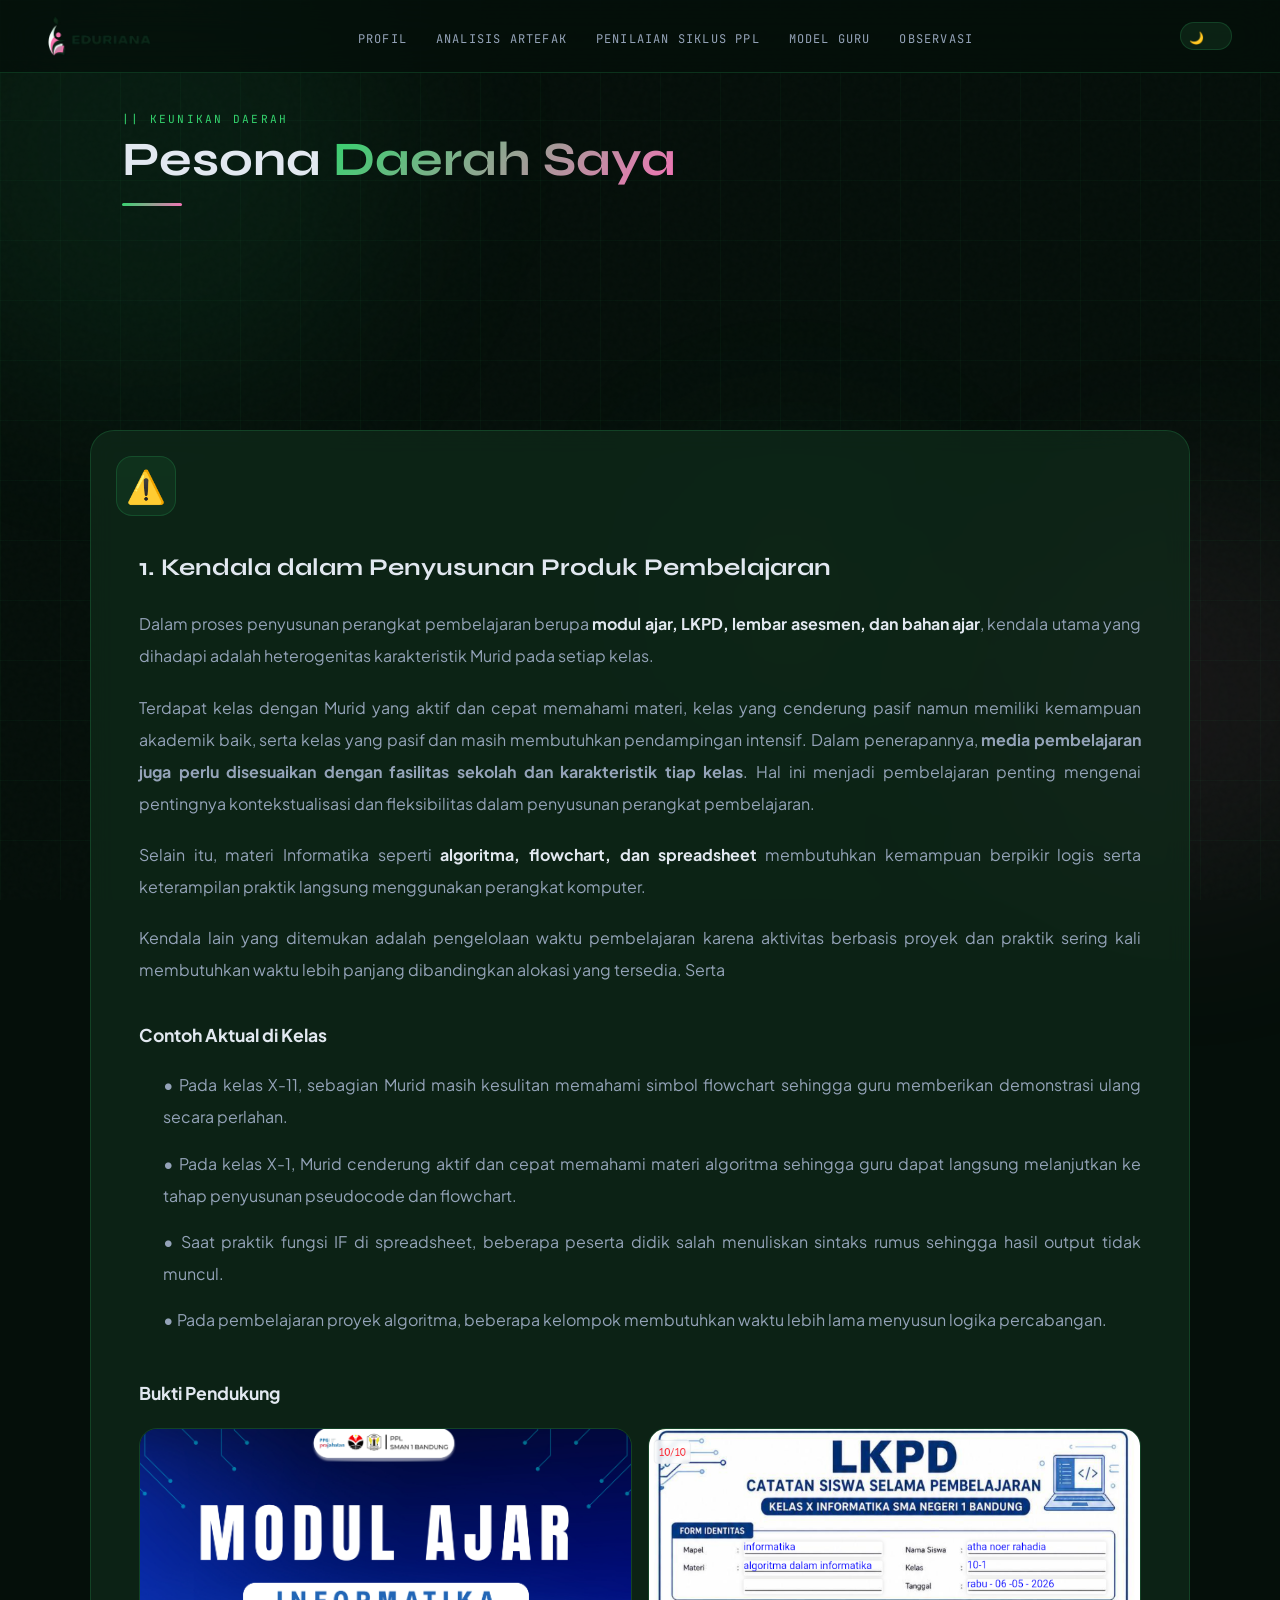
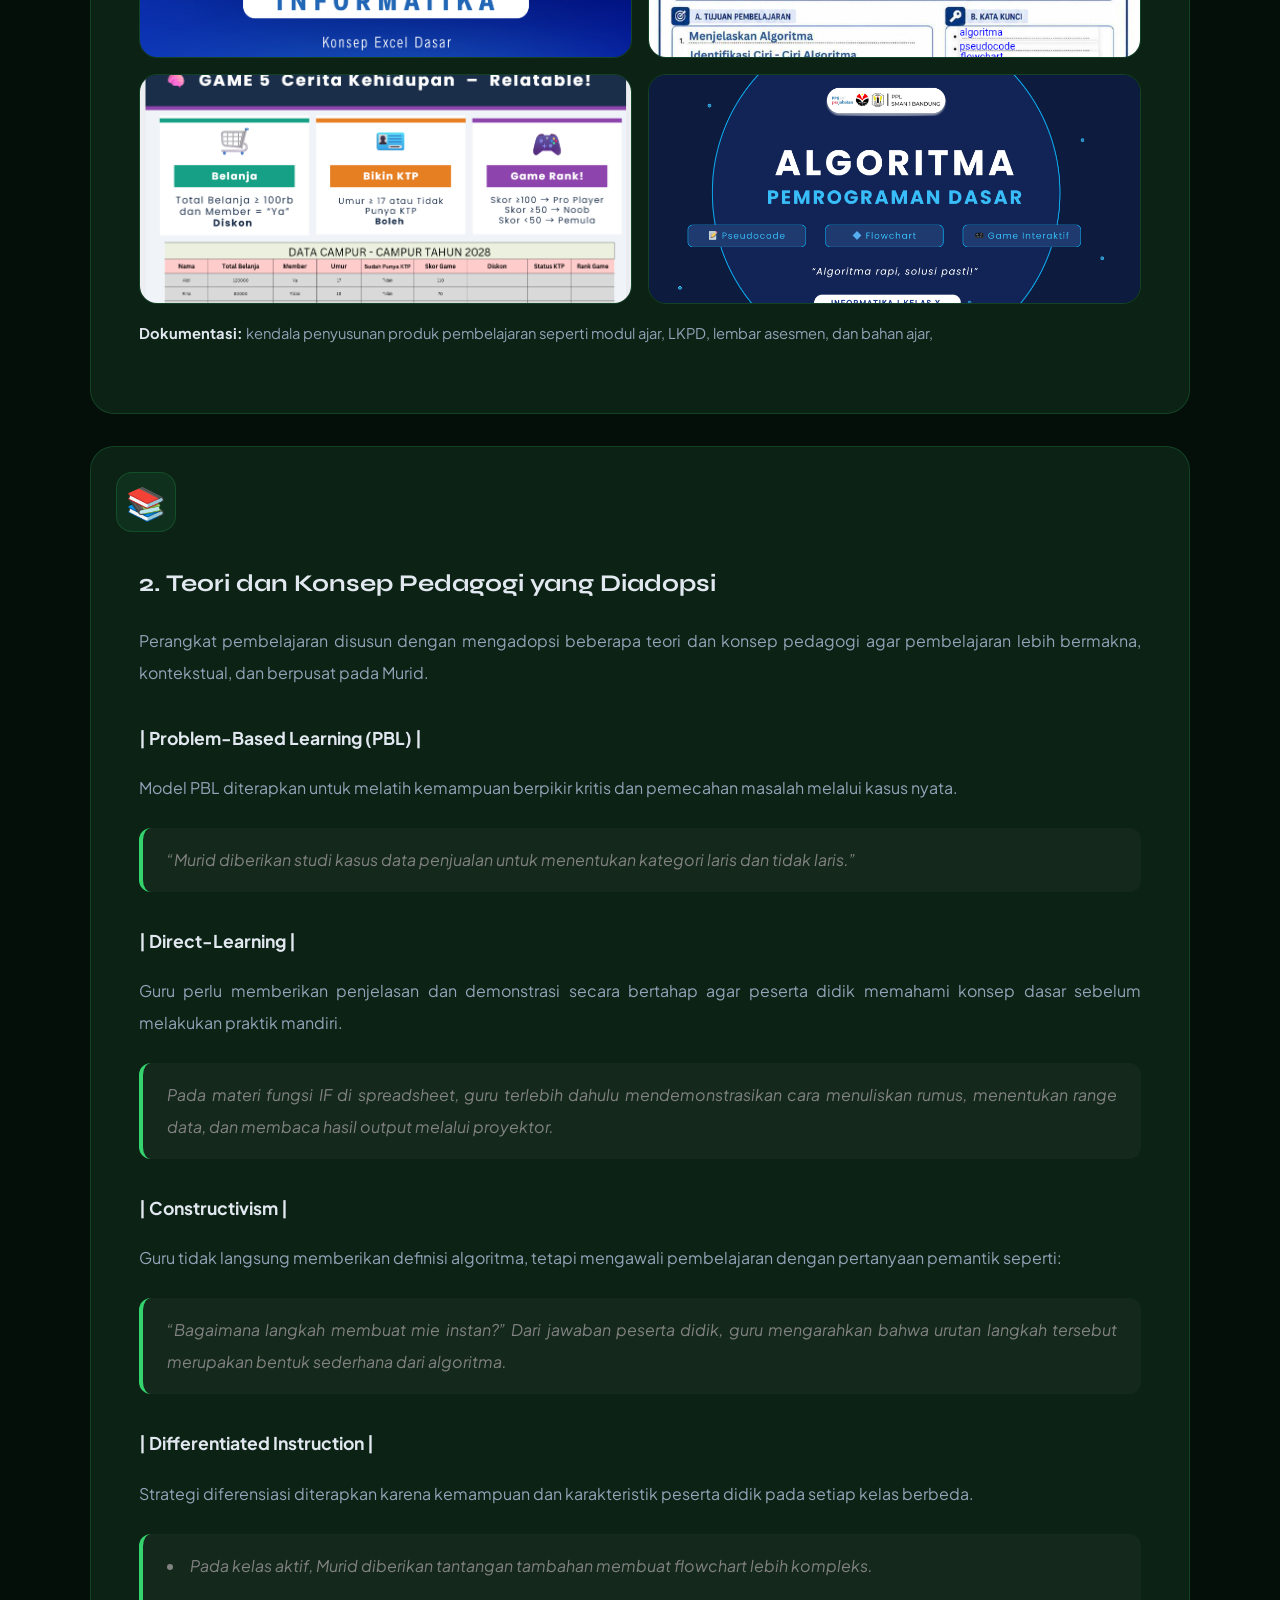
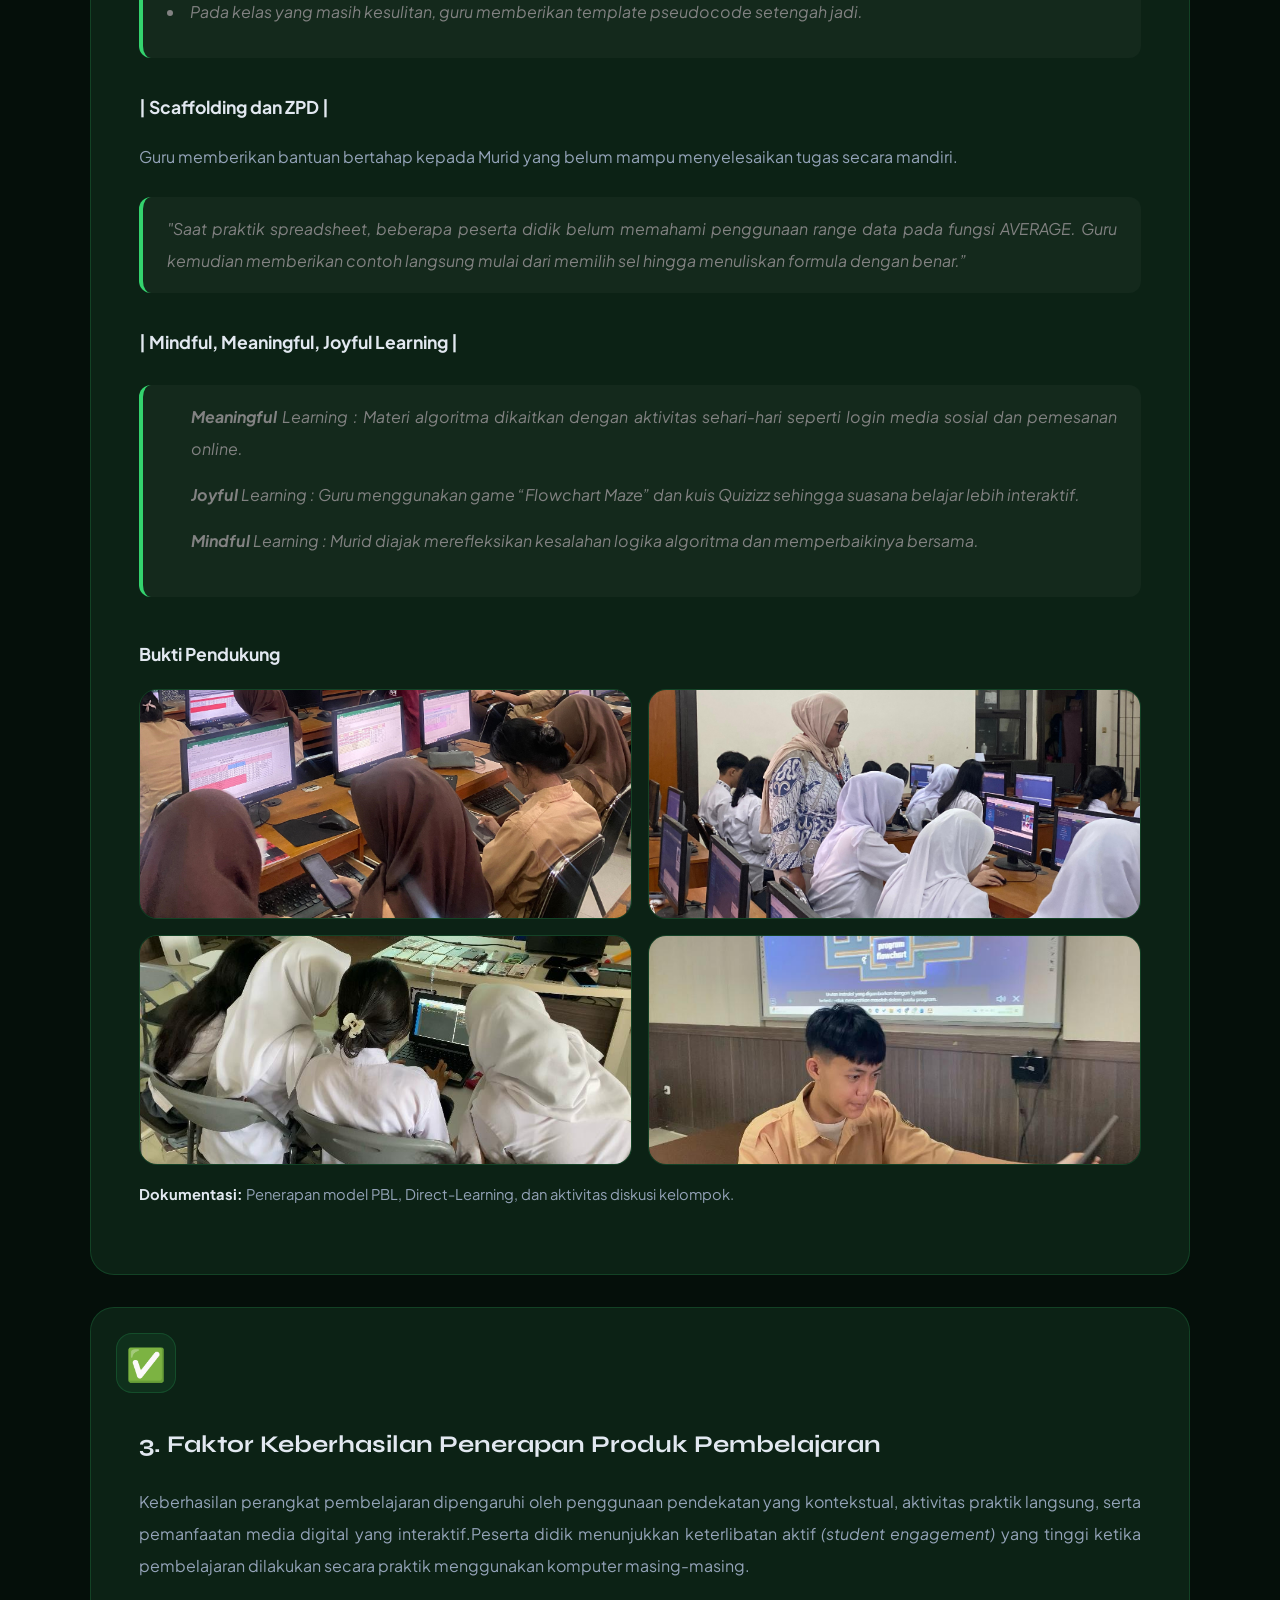
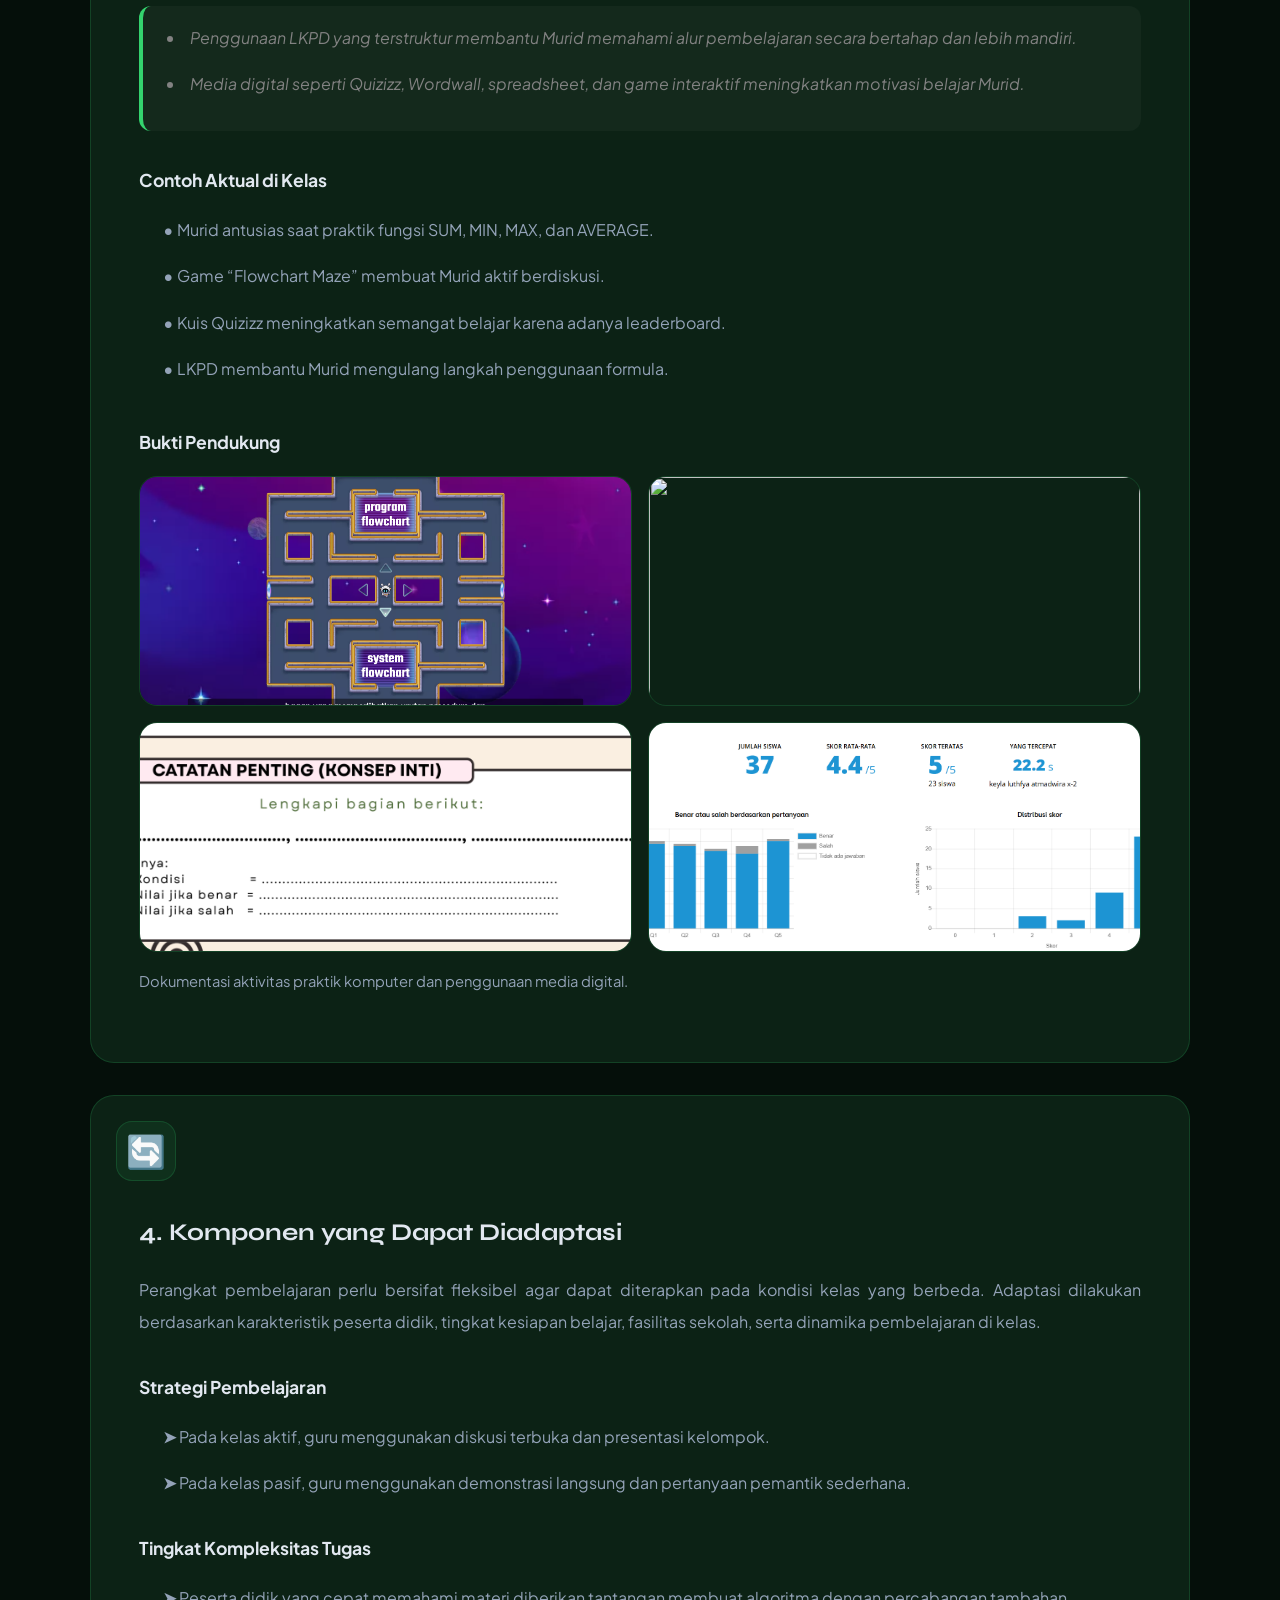
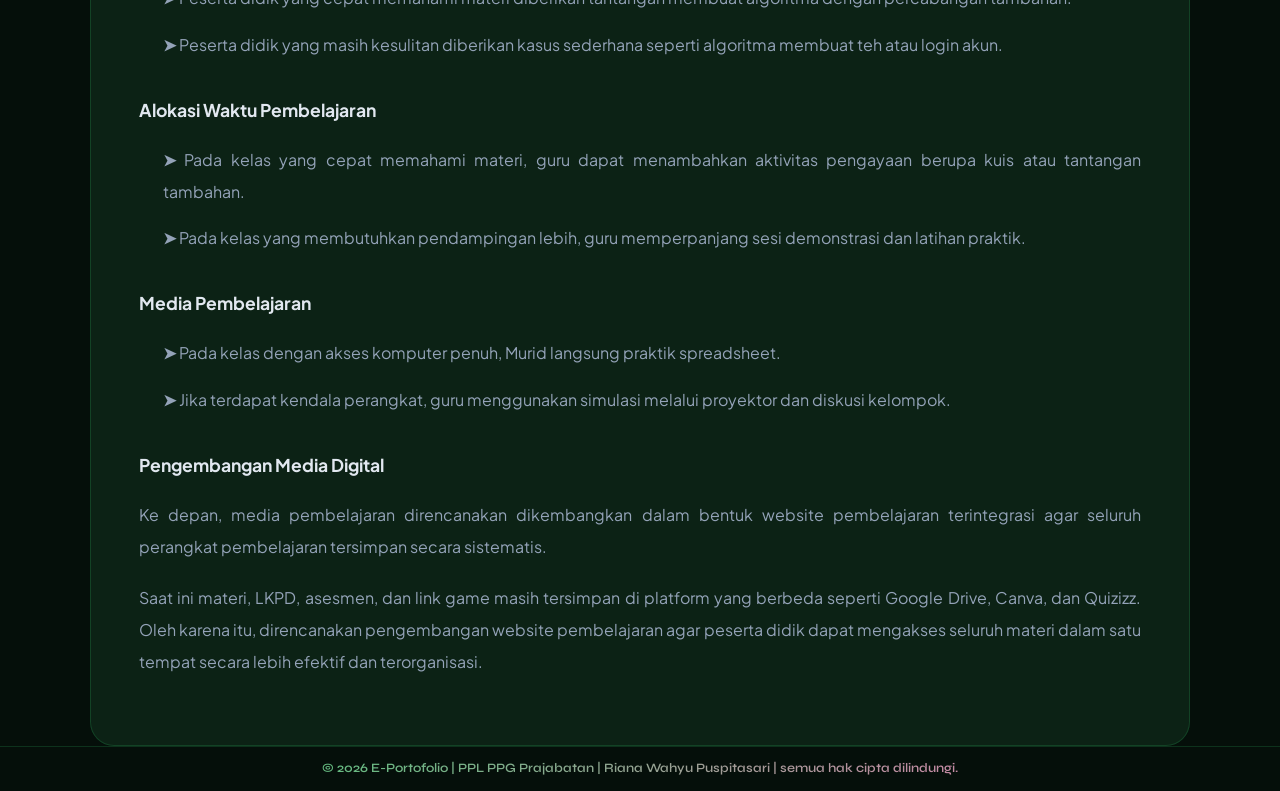
==== html/artefak.html @ 88e94ea7 "commit revisi" ====
<!DOCTYPE html>
<html lang="id" data-theme="dark">

<head>
    <meta charset="UTF-8">
    <meta name="viewport" content="width=device-width, initial-scale=1.0">
    <title>E-Portfolio | Riana Wahyu</title>
    <link rel="icon" type="image/x-icon" href="../image/Logo_nobg.png">
    <link rel="preconnect" href="https://fonts.googleapis.com">
    <link href="https://fonts.googleapis.com/css2?family=Syne:wght@400;700;800&family=Plus+Jakarta+Sans:wght@300;400;500;600&family=JetBrains+Mono:wght@400;500&display=swap" rel="stylesheet">
    <script src="https://cdnjs.cloudflare.com/ajax/libs/Chart.js/4.4.1/chart.umd.min.js"></script>
    <link rel="stylesheet" href="https://cdnjs.cloudflare.com/ajax/libs/font-awesome/6.0.0/css/all.min.css">
    <link rel="stylesheet" href="../style.css">
</head>

<body>

    <!-- ── BACKGROUND FX ── -->
    <div class="bg-grid"></div>
    <div class="orb orb1"></div>
    <div class="orb orb2"></div>
    <div class="orb orb3"></div>

<!-- ════════════════════════════════════════
     NAVBAR
═════════════════════════════════════════ -->
    <nav>
        <a href="index.html" class="nav-logo">
            <img src="../image/logo2.png" alt="Logo Portfolio">
        </a>
        
        <ul class="nav-links">
            <li><a href="profil.html">Profil</a></li>
            <li><a href="artefak.html">Analisis Artefak</a></li>
            <li><a href="siklus.html">Penilaian Siklus PPL</a></li>
            <li><a href="model.html">Model Guru</a></li>
            <li><a href="observasi.html">Observasi</a></li>
        </ul>
        <button class="theme-toggle" onclick="toggleTheme()" aria-label="Toggle tema"></button>
    </nav>


   

 <div class="container">
        <div class="reveal">
            <p class="section-label"> || Keunikan Daerah</p>
            <h2 class="section-title">Pesona <span>Daerah Saya</span></h2>
            <div class="divider"></div>
        </div>
    </div>

<div class="artifact-grid">

    <!-- ═════════ 1 ═════════ -->
    <div class="card artifact-card reveal">

        <div class="artifact-icon">⚠️</div>

        <h3 class="artifact-title">
            1. Kendala dalam Penyusunan Produk Pembelajaran
        </h3>

        <div class="artifact-text">

            <p>
                Dalam proses penyusunan perangkat pembelajaran berupa 
                <strong>modul ajar, LKPD, lembar asesmen, dan bahan ajar</strong>, 
                kendala utama yang dihadapi adalah heterogenitas karakteristik 
                Murid pada setiap kelas.
            </p>

            <p>
                Terdapat kelas dengan Murid yang aktif dan cepat 
                memahami materi, kelas yang cenderung pasif namun memiliki 
                kemampuan akademik baik, serta kelas yang pasif dan masih 
                membutuhkan pendampingan intensif. Dalam penerapannya, 
                <b>media pembelajaran juga perlu disesuaikan dengan fasilitas 
                sekolah dan karakteristik tiap kelas</b>. Hal ini menjadi 
                pembelajaran penting mengenai pentingnya kontekstualisasi dan 
                fleksibilitas dalam penyusunan perangkat pembelajaran.
            </p>

            <p>
                Selain itu, materi Informatika seperti 
                <strong>algoritma, flowchart, dan spreadsheet</strong> 
                membutuhkan kemampuan berpikir logis serta keterampilan 
                praktik langsung menggunakan perangkat komputer. 
            </p>

            <p>
                Kendala lain yang ditemukan adalah pengelolaan waktu 
                pembelajaran karena aktivitas berbasis proyek dan praktik 
                sering kali membutuhkan waktu lebih panjang dibandingkan 
                alokasi yang tersedia. Serta 
            </p>

            <h4>Contoh Aktual di Kelas</h4>

            <ul>
                <li>
                    <b>•</b> Pada kelas X-11, sebagian Murid masih kesulitan 
                    memahami simbol flowchart sehingga guru memberikan 
                    demonstrasi ulang secara perlahan.
                </li>

                <li>
                    <b>•</b> Pada kelas X-1, Murid cenderung aktif dan cepat 
                    memahami materi algoritma sehingga guru dapat langsung 
                    melanjutkan ke tahap penyusunan pseudocode dan flowchart.
                </li>

                <li>
                    <b>•</b> Saat praktik fungsi IF di spreadsheet, beberapa peserta 
                    didik salah menuliskan sintaks rumus sehingga hasil output 
                    tidak muncul.
                </li>

                <li>
                    <b>•</b> Pada pembelajaran proyek algoritma, beberapa kelompok 
                    membutuhkan waktu lebih lama menyusun logika percabangan.
                </li>
            </ul>

            <!-- BUKTI -->
            <div class="artifact-proof">

                <h4>Bukti Pendukung</h4>

                <div class="proof-grid">
                    <img src="../image/MODUL.png" alt="">
                    <img src="../image/LKPD.png" alt="">
                    <img src="../image/quiz.png" alt="">
                    <img src="../image/PPT.png" alt="">
                </div>

                <p class="proof-caption">
                    <strong>Dokumentasi:</strong> kendala penyusunan produk pembelajaran  
                    seperti modul ajar, LKPD, lembar asesmen, dan bahan ajar,
                </p>

            </div>

        </div>
    </div>

    <!-- ═════════ 2 ═════════ -->
    <div class="card artifact-card reveal">

        <div class="artifact-icon">📚</div>

        <h3 class="artifact-title">
            2. Teori dan Konsep Pedagogi yang Diadopsi
        </h3>

        <div class="artifact-text">

            <p>
                Perangkat pembelajaran disusun dengan mengadopsi beberapa 
                teori dan konsep pedagogi agar pembelajaran lebih bermakna, 
                kontekstual, dan berpusat pada Murid.
            </p>

            <h4> | Problem-Based Learning (PBL) | </h4>

            <p>
                Model PBL diterapkan untuk melatih kemampuan berpikir kritis 
                dan pemecahan masalah melalui kasus nyata.
            </p>

            <blockquote>
                “Murid diberikan studi kasus data penjualan untuk 
                menentukan kategori laris dan tidak laris.”
            </blockquote>

            <h4>| Direct-Learning |</h4>

            <p>
               Guru perlu memberikan penjelasan dan demonstrasi 
               secara bertahap agar peserta didik memahami konsep dasar 
               sebelum melakukan praktik mandiri.
            </p>

            <blockquote>
                Pada materi fungsi IF di spreadsheet, guru terlebih dahulu 
                mendemonstrasikan cara menuliskan rumus, menentukan range data, 
                dan membaca hasil output melalui proyektor.
            </blockquote>

            <h4>| Constructivism |</h4>

            <p>
                Guru tidak langsung memberikan definisi algoritma, 
                tetapi mengawali pembelajaran dengan pertanyaan pemantik seperti:
            </p>

            <blockquote>
                “Bagaimana langkah membuat mie instan?”
                Dari jawaban peserta didik, guru mengarahkan bahwa urutan langkah 
                tersebut merupakan bentuk sederhana dari algoritma.
            </blockquote>

            <h4>| Differentiated Instruction |</h4>

            <p>
                Strategi diferensiasi diterapkan karena kemampuan 
                dan karakteristik peserta didik pada setiap kelas berbeda.
            </p>
            
            <blockquote>
                    <li>
                        Pada kelas aktif, Murid diberikan tantangan 
                        tambahan membuat flowchart lebih kompleks.
                    </li>

                    <li>
                        Pada kelas yang masih kesulitan, guru memberikan 
                        template pseudocode setengah jadi.
                    </li>
            </blockquote>

            <h4>| Scaffolding dan ZPD |</h4>

            <p>
                Guru memberikan bantuan bertahap kepada Murid 
                yang belum mampu menyelesaikan tugas secara mandiri.
            </p>

            <blockquote>
                "Saat praktik spreadsheet, beberapa peserta didik belum 
                memahami penggunaan range data pada fungsi AVERAGE. 
                Guru kemudian memberikan contoh langsung mulai dari 
                memilih sel hingga menuliskan formula dengan benar.”
            </blockquote>

            <h4>| Mindful, Meaningful, Joyful Learning |</h4>
            <blockquote>
                <ul>
                    <li>
                        <b>Meaningful</b> Learning   : Materi algoritma dikaitkan dengan aktivitas sehari-hari seperti login media sosial dan pemesanan online.
                    </li>

                    <li>
                        <b>Joyful</b> Learning       : Guru menggunakan game “Flowchart Maze” dan kuis Quizizz sehingga suasana belajar lebih interaktif.
                    </li>

                    <li>
                        <b>Mindful</b> Learning      : Murid diajak merefleksikan kesalahan logika algoritma dan memperbaikinya bersama.
                    </li>
                </ul>
            </blockquote>
            

            <!-- BUKTI -->
            <div class="artifact-proof">

                <h4>Bukti Pendukung</h4>

                <div class="proof-grid">
                    <img src="../image/1.jpeg" alt="">
                    <img src="../image/2.jpeg" alt="">
                    <img src="../image/3.jpeg" alt="">
                    <img src="../image/4.jpeg" alt="">
                </div>

                <p class="proof-caption">
                    <strong>Dokumentasi:</strong> Penerapan model PBL, Direct-Learning, dan aktivitas diskusi kelompok.
                </p>

            </div>

        </div>
    </div>

    <!-- ═════════ 3 ═════════ -->
    <div class="card artifact-card reveal">

        <div class="artifact-icon">✅</div>

        <h3 class="artifact-title">
            3. Faktor Keberhasilan Penerapan Produk Pembelajaran
        </h3>

        <div class="artifact-text">

            <p>
                Keberhasilan perangkat pembelajaran dipengaruhi oleh penggunaan
                pendekatan yang kontekstual, aktivitas praktik langsung, serta
                pemanfaatan media digital yang interaktif.Peserta didik menunjukkan 
                keterlibatan aktif <em>(student engagement)</em> yang tinggi ketika 
                pembelajaran dilakukan secara praktik menggunakan komputer masing-masing.
            </p>
           
            <blockquote>
                <li>
                    Penggunaan LKPD yang terstruktur membantu Murid memahami
                    alur pembelajaran secara bertahap dan lebih mandiri.    
                </li>
                <li>
                    Media digital seperti Quizizz, Wordwall, spreadsheet, dan game
                    interaktif meningkatkan motivasi belajar Murid.   
                </li>
            </blockquote>
            
            <h4>Contoh Aktual di Kelas</h4>
            
            <ul>
                <li>
                   <b>•</b>  Murid antusias saat praktik fungsi SUM, MIN, MAX,
                    dan AVERAGE.
                </li>

                <li>
                   <b>•</b>  Game “Flowchart Maze” membuat Murid aktif berdiskusi.
                </li>

                <li>
                   <b>•</b>  Kuis Quizizz meningkatkan semangat belajar karena adanya leaderboard.
                </li>

                <li>
                   <b>•</b>  LKPD membantu Murid mengulang langkah penggunaan formula.
                </li>
            </ul>

            <!-- BUKTI -->
            <div class="artifact-proof">

                <h4>Bukti Pendukung</h4>

                <div class="proof-grid">
                    <img src="../image/FLOWCHARTMAZE.png" alt="">
                    <img src="../image/Excel.png" alt="">
                    <img src="../image/LAPD.png" alt="">
                    <img src="../image/HasilFlowchart.png" alt="">
                </div>

                <p class="proof-caption">
                    Dokumentasi aktivitas praktik komputer dan penggunaan media digital.
                </p>

            </div>

        </div>
    </div>

    <!-- ═════════ 4 ═════════ -->
    <div class="card artifact-card reveal">

        <div class="artifact-icon">🔄</div>

        <h3 class="artifact-title">
            4. Komponen yang Dapat Diadaptasi
        </h3>

        <div class="artifact-text">

            <p>
                Perangkat pembelajaran perlu bersifat fleksibel agar dapat
                diterapkan pada kondisi kelas yang berbeda.
                Adaptasi dilakukan berdasarkan karakteristik peserta didik, 
                tingkat kesiapan belajar, fasilitas sekolah, serta dinamika pembelajaran di kelas.
            </p>

            <h4>Strategi Pembelajaran</h4>

            <ul>
                <li>
                    <b>➤</b> Pada kelas aktif, guru menggunakan diskusi terbuka
                    dan presentasi kelompok.
                </li>

                <li>
                     <b>➤</b> Pada kelas pasif, guru menggunakan demonstrasi langsung
                    dan pertanyaan pemantik sederhana.
                </li>
            </ul>

            <h4>Tingkat Kompleksitas Tugas</h4>

            <ul>
                <li>
                    <b>➤</b> Peserta didik yang cepat memahami materi diberikan 
                    tantangan membuat algoritma dengan percabangan tambahan.
                </li>

                <li>
                     <b>➤</b> Peserta didik yang masih kesulitan diberikan 
                     kasus sederhana seperti algoritma membuat teh atau login akun.
                </li>
            </ul>

            <h4>Alokasi Waktu Pembelajaran</h4>

            <ul>
                <li>
                    <b>➤</b> Pada kelas yang cepat memahami materi, guru dapat 
                    menambahkan aktivitas pengayaan berupa kuis atau tantangan tambahan.
                </li>

                <li>
                     <b>➤</b> Pada kelas yang membutuhkan pendampingan lebih, 
                     guru memperpanjang sesi demonstrasi dan latihan praktik.
                </li>
            </ul>

            <h4>Media Pembelajaran</h4>

            <ul>
                <li>
                    <b>➤</b> Pada kelas dengan akses komputer penuh,
                    Murid langsung praktik spreadsheet.
                </li>

                <li>
                    <b>➤</b> Jika terdapat kendala perangkat, guru menggunakan simulasi
                    melalui proyektor dan diskusi kelompok.
                </li>
            </ul>

            <h4>Pengembangan Media Digital</h4>

            <p>
                Ke depan, media pembelajaran direncanakan dikembangkan dalam
                bentuk website pembelajaran terintegrasi agar seluruh perangkat
                pembelajaran tersimpan secara sistematis.
            </p>

            <p>
                Saat ini materi, LKPD, asesmen, dan link game masih 
                tersimpan di platform yang berbeda seperti Google Drive, 
                Canva, dan Quizizz. Oleh karena itu, direncanakan 
                pengembangan website pembelajaran agar peserta didik 
                dapat mengakses seluruh materi dalam satu 
                tempat secara lebih efektif dan terorganisasi.
            </p>

            </div>

        </div>
    </div>

</div>
           
        </div>
    </section>


    <!-- ════════════════════════════════════════
        FOOTER
    ═════════════════════════════════════════ -->
        <footer>
            <p class="footer-name">
                &copy; 2026 E-Portofolio | PPL PPG Prajabatan | Riana Wahyu Puspitasari | semua hak cipta dilindungi.
            </p>
        </footer>

    <script src="../main.js"></script>
</body>

</html>
---- style.css ----
/* ═══════════════════════════════════════════════════
   E-PORTFOLIO PPL — Riana Wahyu Puspitasari
   style.css — Semua styling modular
   ═══════════════════════════════════════════════════ */

/* ── 1. CSS VARIABLES / TOKENS ── */
:root {
  --bg:       #050f0a;
  --bg2:      #0a1a10;
  --bg3:      #0f2a1a;
  --card:     rgba(15,42,26,0.75);
  --border:   rgba(52,211,110,0.18);
  --accent:   #34d36e;
  --accent2:  #f472b6;
  --accent3:  #4ade80;
  --danger:   #f87171;
  --warn:     #fbbf24;
  --text:     #e2e8f0;
  --muted:    #94a3b8;
  --glow:     rgba(52,211,110,0.15);
  --gradient: linear-gradient(135deg, #34d36e, #f472b6);
  --radius-sm: 10px;
  --radius-md: 16px;
  --radius-lg: 24px;
}
[data-theme="light"] {
  --bg:    #f0fff4;
  --bg2:   #dcfce7;
  --bg3:   #bbf7d0;
  --card:  rgba(255,255,255,0.9);
  --border:rgba(52,211,110,0.22);
  --text:  #1e293b;
  --muted: #475569;
  --glow:  rgba(52,211,110,0.08);
}

/* ── 2. RESET & BASE ── */
*, *::before, *::after { box-sizing: border-box; margin: 0; padding: 0; }
html { scroll-behavior: smooth; font-size: 16px; }
body {
  font-family: 'Plus Jakarta Sans', sans-serif;
  background: var(--bg);
  color: var(--text);
  overflow-x: hidden;
  transition: background 0.4s, color 0.4s;
}
a { color: inherit; text-decoration: none; }
ul { list-style: none; }
button { cursor: pointer; font-family: inherit; }

/* ── 3. BACKGROUND FX ── */
body::before {
  content: '';
  position: fixed; inset: 0; z-index: 0; pointer-events: none;
  background-image: url("data:image/svg+xml,%3Csvg viewBox='0 0 200 200' xmlns='http://www.w3.org/2000/svg'%3E%3Cfilter id='n'%3E%3CfeTurbulence type='fractalNoise' baseFrequency='0.9' numOctaves='4' stitchTiles='stitch'/%3E%3C/filter%3E%3Crect width='100%25' height='100%25' filter='url(%23n)' opacity='0.04'/%3E%3C/svg%3E");
  opacity: 0.45;
}
.bg-grid {
  position: fixed; inset: 0; z-index: 0; pointer-events: none;
  background-image:
    linear-gradient(rgba(52,211,110,0.04) 1px, transparent 1px),
    linear-gradient(90deg, rgba(52,211,110,0.04) 1px, transparent 1px);
  background-size: 60px 60px;
  animation: gridShift 20s linear infinite;
}
.orb {
  position: fixed; border-radius: 50%; filter: blur(90px);
  pointer-events: none; z-index: 0;
  animation: orbFloat 12s ease-in-out infinite;
}
.orb1 { width:500px; height:500px; background:rgba(52,211,110,0.07); top:-100px; left:-100px; }
.orb2 { width:400px; height:400px; background:rgba(244,114,182,0.07); bottom:0; right:-100px; animation-delay:-6s; }
.orb3 { width:300px; height:300px; background:rgba(74,222,128,0.05); top:50%; left:50%; animation-delay:-3s; }

/* ── 4. NAVBAR ── */
nav {
  position: fixed; top: 0; left: 0; right: 0; z-index: 100;
  display: flex; align-items: center; justify-content: space-between;
  padding: 1rem 3rem;
  background: rgba(5,15,10,0.75);
  backdrop-filter: blur(20px);
  border-bottom: 1px solid var(--border);
  transition: background 0.4s;
}
[data-theme="light"] nav { background: rgba(240,255,244,0.85); }

.nav-logo {
  display: flex;
  align-items: center;
}

.nav-logo img {
  height: 40px; /* bisa kamu ubah */
  width: auto;
  object-fit: contain;
  transition: 0.3s ease;
}

/* efek hover biar hidup */
.nav-logo img:hover {
  color: var(--accent);
  transform: scale(1.05);
  opacity: 0.85;
}

.nav-links { display: flex; gap: 1.8rem; }
.nav-links a {
  color: var(--muted); font-size: 0.75rem;
  font-family: 'JetBrains Mono', monospace;
  letter-spacing: 0.1em; text-transform: uppercase;
  transition: color 0.3s; position: relative;
}
.nav-links a::after {
  content: ''; position: absolute; bottom: -4px; left: 0; right: 0;
  height: 1px; background: var(--accent); transform: scaleX(0); transition: transform 0.3s;
}
.nav-links a:hover { color: var(--accent); }
.nav-links a:hover::after { transform: scaleX(1); }
.theme-toggle {
  background: var(--card); border: 1px solid var(--border); border-radius: 50px;
  width: 52px; height: 28px; position: relative; transition: all 0.3s;
}
.theme-toggle::before {
  content: '🌙'; position: absolute; top: 3px; left: 4px;
  width: 22px; height: 22px; border-radius: 50%;
  display: flex; align-items: center; justify-content: center; font-size: 12px;
  transition: transform 0.35s cubic-bezier(.34,1.56,.64,1);
}
[data-theme="light"] .theme-toggle::before { content: '☀️'; transform: translateX(22px); }

/* ── 5. LAYOUT ── */
.container {
  position: relative; z-index: 1;
  max-width: 1100px; margin: 0 auto;
  padding: 7rem 2rem 5rem;
}
#hero { max-width: 100%; padding-top: 50px; }

/* ── 6. HERO ── */
.hero-wrapper {
  min-height: 100vh; display: flex; flex-direction: column;
  align-items: center; justify-content: center;
  text-align: center; padding: 8rem 2rem 4rem;
  position: relative; z-index: 1;
}
.hero-badge {
  display: inline-flex; align-items: center; gap: 0.5rem;
  background: rgba(52,211,110,0.08); border: 1px solid rgba(52,211,110,0.2);
  border-radius: 50px; padding: 0.4rem 1.1rem;
  font-family: 'JetBrains Mono', monospace; font-size: 0.75rem; color: var(--accent);
  margin-bottom: 2rem;
  animation: fadeUp 0.8s ease forwards;
}
.hero-badge .dot {
  width: 6px; height: 6px; background: var(--accent2);
  border-radius: 50%; animation: pulse 2s infinite;
}

.hero-names {
  font-family: 'Syne', sans-serif;
  font-size: 4rem;
  font-weight: 800; line-height: 1.2; letter-spacing: -0.02em;
  animation: fadeUp 0.8s 0.2s ease both;
}
.hero-names .line1 { display: block; color: var(--text); }
.hero-names .line2 {
  display: block;
  background: var(--gradient); -webkit-background-clip: text; -webkit-text-fill-color: transparent;
}

.hero-name {
  font-family: 'Syne', sans-serif; font-size: clamp(2rem,7vw,5rem);
  font-weight: 800; line-height: 1.2; letter-spacing: -0.02em;
  animation: fadeUp 0.8s 0.2s ease both;
}
.hero-name .line1 { display: block; color: var(--text); }
.hero-name .line2 {
  display: block;
  background: var(--gradient); -webkit-background-clip: text; -webkit-text-fill-color: transparent;
}
.hero-typing {
  font-family: 'JetBrains Mono', monospace; font-size: 1.1rem;
  color: var(--muted); margin-top: 1.5rem;
  animation: fadeUp 0.8s 0.4s ease both; min-height: 1.8rem;

  .intro-text {
  font-weight: 600; /* bold cuma di sini */
  }
}

.cursor { animation: blink 1s infinite; color: var(--accent); }
.hero-quote {
  max-width: 580px; font-size: 1rem; color: var(--muted); line-height: 1.75;
  margin: 1.5rem auto 2.5rem;
  animation: fadeUp 0.8s 0.6s ease both;
  font-style: italic;
  text-align: center;
}
.hero-quote em { color: var(--accent2); font-style: normal; font-family: 'Syne', sans-serif; }

.hero-intro {
  margin: 0 auto;
  text-align: justify;
  font-size: 0.9rem;
  color: var(--muted);
  line-height: 1.7;
  font-weight: 400;
  animation: fadeUp 0.8s 0.8s ease both;
}

.hero-actions {
  display: flex;
  justify-content: center;
  gap: 1rem;
  margin-top: 1.5rem;
  flex-wrap: wrap;
}

/* tombol utama (gradient) */
.btn-primary {
  padding: 10px 22px;
  border-radius: 999px;
  background: var(--gradient);
  color: #fff;
  font-size: 0.9rem;
  text-decoration: none;
  font-weight: 600;
  transition: all 0.3s ease;
}

.btn-primary:hover {
  transform: translateY(-2px);
  opacity: 0.9;
}

/* tombol kedua (outline soft) */
.btn-ghost {
  padding: 10px 2p0x;
  border-radius: 999px;
  border: 1px solid var(--border);
  color: var(--text);
  font-size: 0.9rem;
  text-decoration: none;
  font-weight: 500;
  transition: all 0.3s ease;
}

.btn-ghost:hover {
  background: rgba(255,255,255,0.05);
}

/* social icon */
.social {
  display: flex; 
  gap: 0.6rem;
  margin-left: 0.5rem;
}

.social a {
  width:40px;
  height: 40px;
  border-radius: 50%;
  display: flex;
  align-items: center;
  justify-content: center;
  background: rgba(255,255,255,0.05);
  color: var(--text);
  transition: 0.3s;
}

.social a:hover {
  background: var(--gradient);
  color: #fff;
}

.scroll-indicator {
  position: absolute; bottom: 2rem; left: 50%; transform: translateX(-50%);
  display: flex; flex-direction: column; align-items: center; gap: 0.5rem;
  color: var(--muted); font-size: 0.75rem;
  animation: fadeIn 1s 1.5s ease both;
}
.scroll-mouse {
  width: 24px; height: 38px; border: 2px solid var(--muted);
  border-radius: 12px; position: relative;
}
.scroll-mouse::before {
  content: ''; position: absolute; top: 5px; left: 50%; transform: translateX(-50%);
  width: 4px; height: 8px; background: var(--accent); border-radius: 2px;
  animation: scrollBounce 2s infinite;
}

.hero-grid{
display:grid;
grid-template-columns:1fr 1fr;
gap:50px;
align-items:center;
max-width:1200px;
margin:auto;
min-height:100vh;
padding:0 40px;
}

.hero-left{
text-align:left;
}

.hero-right{
display:flex;
justify-content:center;
align-items:center;
}

.hero-photo-wrap{
width:430px;
height:530px;
border-radius:30px;
overflow:hidden;
position:relative;
border:1px solid rgba(255,255,255,.08);
box-shadow:
0 0 40px rgba(52,211,110,.15),
0 0 120px rgba(244,114,182,.12);
animation:floatHero 5s ease-in-out infinite;
}

.hero-photo{
width:100%;
height:100%;
object-fit:cover;
filter:contrast(1.08) brightness(.95);
transition:.5s;
}

.hero-photo:hover{
transform:scale(1.03);
}

@keyframes floatHero{
0%,100%{transform:translateY(0px);}
50%{transform:translateY(-12px);}
}

@media(max-width:900px){

.hero-grid{
grid-template-columns:1fr;
padding-top:120px;
text-align:center;
}

.hero-left{
text-align:center;
}

.hero-photo-wrap{
width:320px;
height:420px;
margin:auto;
}

}


/* ── 8. SECTION HEADER ── */
.section-label {
  font-family: 'JetBrains Mono', monospace; font-size: 0.7rem;
  letter-spacing: 0.2em; text-transform: uppercase; color: var(--accent);
  margin-bottom: 0.5rem;
}
.section-title {
  font-family: 'Syne', sans-serif; font-size: clamp(2rem,5vw,3rem);
  font-weight: 700; line-height: 1.1; margin-bottom: 1rem;
}
.section-title span { background: var(--gradient); -webkit-background-clip: text; -webkit-text-fill-color: transparent; }
.divider { width: 60px; height: 3px; background: var(--gradient); border-radius: 2px; margin-bottom: 3rem; }

/* ── 9. CARD BASE ── */
.card {
  background: var(--card); border: 1px solid var(--border);
  border-radius: var(--radius-md); backdrop-filter: blur(12px);
  transition: transform 0.3s, box-shadow 0.3s, border-color 0.3s;
}
.card:hover {
  transform: translateY(-5px);
  box-shadow: 0 20px 60px rgba(52,211,110,0.1);
  border-color: rgba(52,211,110,0.3);
}

/* ── 10. PROFIL ── */
.profile-grid { display: grid; grid-template-columns: 1fr 1fr; gap: 2rem; align-items: start; }
.profile-card { padding: 2rem; }
.profile-avatar {
  width: 88px; height: 88px; border-radius: 20px;
  background: var(--gradient);
  display: flex; align-items: center; justify-content: center;
  font-size: 2.4rem; margin-bottom: 1.5rem;
  box-shadow: 0 0 40px rgba(52,211,110,0.25);
}

.profile-name { font-family: 'Syne',sans-serif; font-size: 1.6rem; font-weight: 700; margin-bottom: 0.3rem; }
.profile-role { color: var(--accent); font-family: 'JetBrains Mono',monospace; font-size: 0.78rem; margin-bottom: 1rem; }
.profile-bio { color: var(--muted); line-height: 1.8; font-size: 0.93rem; margin-bottom: 1.2rem; text-align: justify;}
.profile-tags { display: flex; flex-wrap: wrap; gap: 0.5rem; }
.tag {
  padding: 0.3rem 0.85rem; border-radius: 50px; font-size: 0.73rem;
  font-family: 'JetBrains Mono',monospace;
  background: rgba(52,211,110,0.07); border: 1px solid rgba(52,211,110,0.2);
  color: var(--accent); transition: all 0.3s;
}
.tag:hover { background: rgba(52,211,110,0.14); transform: scale(1.05); }
.info-grid { display: grid; grid-template-columns: 1fr 1fr; gap: 0.8rem; margin-top: 1.5rem; }
.info-item { padding: 0.9rem; background: rgba(52,211,110,0.04); border-radius: var(--radius-sm); border: 1px solid var(--border); }
.info-label { font-family:'JetBrains Mono',monospace; font-size:0.68rem; color:var(--muted); text-transform:uppercase; letter-spacing:0.1em; }
.info-value { font-size: 0.9rem; font-weight: 600; margin-top: 0.25rem; }
.quote-card { padding: 2rem; background: linear-gradient(135deg, rgba(52,211,110,0.04), rgba(244,114,182,0.04)); }
.quote-icon { font-size: 3rem; line-height: 1; color: var(--accent2); opacity: 0.35; margin-bottom: 0.8rem; }
.quote-text { font-family:'Syne',sans-serif; font-size:1.15rem; line-height:1.7; font-style:italic; }
.quote-author { margin-top: 1rem; color: var(--muted); font-size: 0.82rem; }

/* ── LAYOUT 2 KOLOM ── */
.keunikan-layout {
  display: grid;
  grid-template-columns: 1fr 1.3fr;
  gap: 2rem;
  align-items: start;
  font-family: 'Syne', sans-serif;
  font-size: 1.1rem;
}

/* MAP SIDE */
.map-side {
  background: var(--card);
  border: 1px solid var(--border);
  padding: 1.2rem;
  border-radius: var(--radius-md);
  display: flex;
  flex-direction: column;
  gap: 1rem;
}

.map-title {
  font-family: 'Syne', sans-serif;
  font-size: 1.1rem;
}

/* tombol map */
.btn-map {
  display: inline-flex;
  align-items: center;
  justify-content: center;
  gap: 0.6rem;
  padding: 10px;
  border-radius: 999px;
  background: var(--gradient);
  color: white;
  font-size: 0.85rem;
  font-weight: 600;
  transition: 0.3s;
}

.btn-map:hover {
  transform: translateY(-2px);
  opacity: 0.9;
}

/* GRID KEUNIKAN */
.keunikan-grid {
  display: grid;
  grid-template-columns: repeat(2, 1fr);
  gap: 1rem;
}

.keunikan-card{
  background: var(--card); border: 1px solid var(--border);
  border-radius: var(--radius-md); backdrop-filter: blur(12px);
  transition: transform 0.3s, box-shadow 0.3s, border-color 0.3s;
  letter-spacing: 1px;
  padding: 20px;
  font-size: 0.93rem;
  text-align: justify;
}

.keunikan-card:hover {
  transform: translateY(-5px);
  box-shadow: 0 20px 60px rgba(52,211,110,0.1);
  border-color: rgba(52,211,110,0.3);
}

.keunikan-card h3{
  font-size: 16px;
  font-weight: bold;
  color: #333;
  padding: 10px 16px;
  letter-spacing: 1px;
  text-align: center;
}

/* FOTO KEUNIKAN (UNIFORM SIZE) */
.keunikan-card img {
  width: 100%;
  height: 70px;       /* kunci ukuran seragam */
  object-fit: cover;   /* penting: crop, bukan distorsi */
  object-position: center;
  display: block;
}

/* RESPONSIVE */
@media (max-width: 900px) {
  .keunikan-layout {
    grid-template-columns: 1fr;
  }

  .keunikan-grid {
    grid-template-columns: 1fr;
  }
}

/* ═══════════════════════════════════════
   VIDEO YOUTUBE
═══════════════════════════════════════ */

#video-profile{
  padding: 6rem 0;
}

/* WRAPPER VIDEO */
.video-wrapper{
  width: 100%;
  max-width: 1000px;

  margin: 0 auto;
  margin-bottom: 2rem;

  overflow: hidden;

  border-radius: var(--radius-md);

  border: 1px solid var(--border);

  background: var(--card);

  backdrop-filter: blur(12px);

  transition: transform 0.3s,
              box-shadow 0.3s,
              border-color 0.3s;
}

.video-wrapper:hover{
  transform: translateY(-5px);

  box-shadow: 0 20px 60px rgba(52,211,110,0.1);

  border-color: rgba(52,211,110,0.3);
}

/* IFRAME */
.video-wrapper iframe{
  width: 100%;
  height: 560px;
  display: block;
}

/* RESPONSIVE */
@media (max-width: 900px){

  .video-wrapper iframe{
    height: 300px;
  }

}

@media (max-width: 600px){

  .video-wrapper iframe{
    height: 220px;
  }

}

/* ── 11. TIMELINE SIKLUS ── */
.timeline { position: relative; padding-left: 2.5rem; }
.timeline::before {
  content:''; position:absolute; left:0; top:0; bottom:0; width:2px;
  background: linear-gradient(to bottom, var(--accent), var(--accent2), var(--accent3));
  border-radius: 2px;
}
.cycle-item { position:relative; margin-bottom:2.5rem; opacity:0; transform:translateX(-20px); transition:opacity 0.6s, transform 0.6s; }
.cycle-item.visible { opacity:1; transform:translateX(0); }
.cycle-dot {
  position:absolute; left:-2.6rem; top:0.8rem;
  width:16px; height:16px; border-radius:50%;
  border:2px solid var(--accent); background:var(--bg);
  transition:transform 0.3s, box-shadow 0.3s;
}
.cycle-item:nth-child(2) .cycle-dot { border-color:var(--accent2); }
.cycle-item:nth-child(3) .cycle-dot { border-color:var(--accent3); }
.cycle-item:hover .cycle-dot { transform:scale(1.6); box-shadow:0 0 14px var(--accent); }
.cycle-card { padding:1.8rem 2rem; }
.cycle-header { display:flex; align-items:center; justify-content:space-between; margin-bottom:1rem; flex-wrap:wrap; gap:0.5rem; }
.cycle-title { font-family:'Syne',sans-serif; font-size:1.1rem; font-weight:700; }
.cycle-badge { font-family:'JetBrains Mono',monospace; font-size:0.68rem; padding:0.3rem 0.8rem; border-radius:50px; }
.badge-s1 { background:rgba(52,211,110,0.1); color:var(--accent); border:1px solid rgba(52,211,110,0.3); }
.badge-s2 { background:rgba(244,114,182,0.1); color:var(--accent2); border:1px solid rgba(244,114,182,0.3); }
.badge-s3 { background:rgba(74,222,128,0.1); color:var(--accent3); border:1px solid rgba(74,222,128,0.3); }
.cycle-desc { color:var(--muted); font-size:0.88rem; line-height:1.75; margin-bottom:1rem; }
.cycle-stats { display:grid; grid-template-columns:repeat(3,1fr); gap:0.8rem; margin:1rem 0; }
.stat-box { text-align:center; padding:0.8rem; background:rgba(255,255,255,0.03); border-radius:10px; border:1px solid var(--border); }
.stat-num { font-family:'Syne',sans-serif; font-size:1.3rem; font-weight:700; }
.stat-label { font-size:0.68rem; color:var(--muted); margin-top:0.2rem; }
.progress-row { display:flex; align-items:center; gap:1rem; }
.progress-bar { flex:1; height:6px; background:rgba(255,255,255,0.06); border-radius:3px; overflow:hidden; }
.progress-fill { height:100%; border-radius:3px; width:0%; transition:width 1.2s cubic-bezier(0.4,0,0.2,1); }

/* ── 12. ARTEFAK ── */
#artefak{
  padding-top: 8rem;
}

.artifact-grid{
  display: grid;
  grid-template-columns: 1fr;
  gap: 2rem;

  max-width: 1100px; /* batas lebar */
  margin: 0 auto; /* center */
  margin-top: 6rem;
}

/* CARD */
.artifact-card{
  position: relative;

  padding: 3rem;
  padding-top: 4rem;

  border-radius: 24px;

  overflow: visible; /* penting */
}

/* ICON */
.artifact-icon{
  position: absolute; 
  top: 25px;
  left: 25px;

  width: 60px;
  height: 60px;

  display: flex;
  align-items: center;
  justify-content: center;

  border-radius: 16px;

  font-size: 2rem;

  background: rgba(52,211,110,0.08);
  border: 1px solid var(--border);

  z-index: 10;
}

/* TITLE */
.artifact-title{
  font-family: 'Syne', sans-serif;
  font-size: 1.5rem;
  font-weight: 700;

  line-height: 1.4;
  margin-bottom: 1.5rem;
    margin-top: 3.5rem;
}

/* TEXT */
.artifact-text{
  color: var(--muted);

  font-size: 1rem;
  line-height: 2;

  text-align: justify;
}

/* PARAGRAF */
.artifact-text p{
  margin-bottom: 1.2rem;
}

/* SUB JUDUL */
.artifact-text h4{
  margin-top: 2rem;
  margin-bottom: 1rem;

  font-size: 1.1rem;
  font-weight: 700;

  color: var(--text);
}

/* LIST */
.artifact-text ul{
  padding-left: 1.5rem;
  margin-bottom: 1.5rem;
}

.artifact-text li{
  margin-bottom: 0.9rem;
}

/* BOLD */
.artifact-text strong{
  color: var(--text);
  font-weight: 700;
}

/* QUOTE */
.artifact-text blockquote{
  margin: 1.5rem 0;
  padding: 1rem 1.5rem;

  border-left: 4px solid #34d36e;

  background: rgba(255,255,255,0.03);

  border-radius: 12px;

  font-style: italic;
  color: #828282;
}

/* ═══════════════════════════════════════
   BUKTI PENDUKUNG
═══════════════════════════════════════ */

.artifact-proof{
  margin-top: 2.5rem;
}

.proof-grid{
  display: grid;
  grid-template-columns: repeat(2,1fr);
  gap: 1rem;

  margin-top: 1rem;
}

/* FOTO */
.proof-grid img{
  width: 100%;
  height: 230px;

  object-fit: cover;
  object-position: center;

  border-radius: 18px;

  border: 1px solid var(--border);

  transition: 0.3s ease;
}

/* HOVER */
.proof-grid img:hover{
  transform: scale(1.02);
}

/* CAPTION */
.proof-caption{
  margin-top: 1rem;

  font-size: 0.92rem;
  line-height: 1.8;

  color: var(--muted);

  text-align: justify;
}

/* RESPONSIVE */
@media (max-width: 768px){

  .artifact-card{
    padding: 1.5rem;
  }

  .artifact-title{
    font-size: 1.2rem;
  }

  .artifact-text{
    font-size: 0.95rem;
  }

  .proof-grid{
    grid-template-columns: 1fr;
  }

  .proof-grid img{
    height: 220px;
  }

}

/* ── 13. CHARTS ── */
.charts-grid{
display:grid;
grid-template-columns:repeat(2,minmax(0,1fr));
gap:2rem;
width:100%;
}
.chart-card { padding:1.5rem; }
.chart-title { font-family:'Syne',sans-serif; font-size:0.93rem; font-weight:700; margin-bottom:1.2rem; text-align:center; }
canvas { max-height:280px; }

/* ── 14. PDF VIEWER ── */
.pdf-controls {
  display:flex; align-items:center; gap:1rem; flex-wrap:wrap;
  margin-bottom:1.2rem;
}
.pdf-toggle-btn {
  display:inline-flex; align-items:center; gap:0.8rem;
  background:linear-gradient(135deg, rgba(52,211,110,0.08), rgba(244,114,182,0.08));
  border:1px solid var(--border); border-radius:12px;
  padding:0.9rem 1.8rem; font-size:0.92rem; font-weight:600;
  color:var(--text); transition:all 0.3s;
}
.pdf-toggle-btn:hover { border-color:var(--accent); background:rgba(52,211,110,0.1); transform:translateY(-2px); }
.pdf-toggle-btn .btn-icon { font-size:1.4rem; }
.pdf-toggle-btn .btn-arrow { margin-left:auto; font-size:0.75rem; opacity:0.6; transition:transform 0.3s; }
.pdf-toggle-btn.open .btn-arrow { transform:rotate(180deg); }
.pdf-viewer-wrapper {
  display:none; animation:fadeUp 0.4s ease;
  border:1px solid var(--border); border-radius:var(--radius-md); overflow:hidden;
}
.pdf-viewer-wrapper.show { display:block; }
.pdf-toolbar {
  display:flex; align-items:center; justify-content:space-between; padding:0.8rem 1.2rem;
  background:var(--bg3); border-bottom:1px solid var(--border); flex-wrap:wrap; gap:0.5rem;
}
.pdf-toolbar-title { font-family:'JetBrains Mono',monospace; font-size:0.75rem; color:var(--muted); }
.pdf-toolbar-actions { display:flex; gap:0.5rem; }
.pdf-action-btn {
  padding:0.35rem 0.8rem; border-radius:8px; border:1px solid var(--border);
  background:rgba(52,211,110,0.07); color:var(--accent); font-size:0.75rem;
  font-family:'JetBrains Mono',monospace; transition:all 0.2s;
}
.pdf-action-btn:hover { background:rgba(52,211,110,0.15); border-color:var(--accent); }
.pdf-iframe-container { position:relative; background:var(--bg2); }
.pdf-iframe-container iframe {
  width:100%; height:600px; border:none; display:block;
}
.pdf-loading {
  position:absolute; inset:0; display:flex; flex-direction:column;
  align-items:center; justify-content:center; background:var(--bg2); z-index:2;
  gap:1rem; color:var(--muted); font-size:0.9rem;
  transition:opacity 0.4s;
}
.pdf-spinner {
  width:40px; height:40px; border:3px solid var(--border);
  border-top-color:var(--accent); border-radius:50%;
  animation:spin 0.8s linear infinite;
}
.pdf-fallback {
  padding:3rem 2rem; text-align:center;
  background:linear-gradient(135deg, rgba(52,211,110,0.03), rgba(244,114,182,0.03));
}
.pdf-fallback h3 { font-family:'Syne',sans-serif; font-size:1.1rem; margin-bottom:0.5rem; }
.pdf-fallback p { color:var(--muted); font-size:0.87rem; line-height:1.6; }

/* ── 15. PENILAIAN (ASSESSMENT) ── */
.assess-tabs {
  display:flex; gap:0.5rem; margin-bottom:2rem; flex-wrap:wrap;
}
.assess-tab {
  padding:0.6rem 1.2rem; border-radius:50px; border:1px solid var(--border);
  background:transparent; color:var(--muted); font-size:0.8rem;
  font-family:'JetBrains Mono',monospace; text-transform:uppercase; letter-spacing:0.05em;
  transition:all 0.3s;
}
.assess-tab.active, .assess-tab:hover {
  background:rgba(52,211,110,0.1); border-color:var(--accent); color:var(--accent);
}
.assess-panel { display:none; }
.assess-panel.active { display:block; animation:fadeUp 0.35s ease; }
.assess-grid { display:grid; grid-template-columns:1fr 1fr; gap:1.5rem; align-items:start; }

/* Rubrik tabel */
.rubric-card { padding:1.8rem; }
.rubric-header {
  display:flex; align-items:center; justify-content:space-between;
  margin-bottom:1.5rem; flex-wrap:wrap; gap:0.5rem;
}
.rubric-title { font-family:'Syne',sans-serif; font-size:1rem; font-weight:700; }
.rubric-cycle-select {
  padding:0.4rem 0.8rem; border-radius:8px; border:1px solid var(--border);
  background:var(--bg3); color:var(--text); font-size:0.8rem;
  font-family:'JetBrains Mono',monospace;
}
.rubric-table { width:100%; border-collapse:collapse; font-size:0.83rem; }
.rubric-table th {
  padding:0.7rem 0.8rem; text-align:left; font-weight:600; font-size:0.72rem;
  text-transform:uppercase; letter-spacing:0.08em; color:var(--muted);
  border-bottom:1px solid var(--border);
}
.rubric-table td { padding:0.75rem 0.8rem; border-bottom:1px solid rgba(255,255,255,0.04); vertical-align:top; }
.rubric-table tr:last-child td { border-bottom:none; }
.rubric-table tr:hover td { background:rgba(52,211,110,0.03); }
.indicator-name { font-weight:500; font-size:0.83rem; line-height:1.5; }
.indicator-sub { font-size:0.72rem; color:var(--muted); margin-top:0.2rem; }
.score-pill {
  display:inline-flex; align-items:center; justify-content:center;
  min-width:42px; padding:0.3rem 0.6rem; border-radius:8px;
  font-family:'JetBrains Mono',monospace; font-size:0.8rem; font-weight:700;
}
.score-pill.s4  { background:rgba(52,211,110,0.15); color:var(--accent3); border:1px solid rgba(52,211,110,0.3); }
.score-pill.s3  { background:rgba(244,114,182,0.12); color:var(--accent2);  border:1px solid rgba(244,114,182,0.3); }
.score-pill.s2  { background:rgba(251,191,36,0.12);  color:var(--warn);    border:1px solid rgba(251,191,36,0.3); }
.score-pill.s1  { background:rgba(248,113,113,0.12); color:var(--danger);  border:1px solid rgba(248,113,113,0.3); }
.max-label { font-size:0.72rem; color:var(--muted); }
.mini-bar-wrap { display:flex; align-items:center; gap:0.5rem; }
.mini-bar { flex:1; height:5px; background:rgba(255,255,255,0.06); border-radius:3px; overflow:hidden; }
.mini-fill { height:100%; border-radius:3px; background:var(--gradient); width:0%; transition:width 1.2s cubic-bezier(0.4,0,0.2,1); }

/* Score summary */
.score-summary-card { padding:1.8rem; }
.score-summary-title { font-family:'Syne',sans-serif; font-size:1rem; font-weight:700; margin-bottom:1.5rem; }
.big-score-ring { text-align:center; padding:1.5rem 0; }
.ring-value { font-family:'Syne',sans-serif; font-size:3.5rem; font-weight:800; background:var(--gradient); -webkit-background-clip:text; -webkit-text-fill-color:transparent; line-height:1; }
.ring-label { font-size:0.78rem; color:var(--muted); margin-top:0.3rem; }
.ring-grade {
  display:inline-block; margin-top:0.8rem; padding:0.4rem 1.2rem; border-radius:50px;
  font-family:'JetBrains Mono',monospace; font-size:0.9rem; font-weight:700;
  background:rgba(52,211,110,0.12); color:var(--accent3); border:1px solid rgba(52,211,110,0.3);
}
.score-breakdown { margin-top:1.5rem; display:flex; flex-direction:column; gap:0.7rem; }
.breakdown-row { display:flex; align-items:center; gap:0.8rem; }
.breakdown-label { font-size:0.8rem; color:var(--muted); min-width:130px; }
.breakdown-bar-wrap { flex:1; height:7px; background:rgba(255,255,255,0.06); border-radius:4px; overflow:hidden; }
.breakdown-fill { height:100%; border-radius:4px; width:0%; transition:width 1.3s cubic-bezier(0.4,0,0.2,1); }
.breakdown-val { font-family:'JetBrains Mono',monospace; font-size:0.78rem; color:var(--accent); min-width:36px; text-align:right; }
.catatan-box {
  margin-top:1.5rem; padding:1rem; border-radius:10px;
  background:rgba(52,211,110,0.04); border:1px solid var(--border);
}
.catatan-label { font-family:'JetBrains Mono',monospace; font-size:0.68rem; color:var(--accent); text-transform:uppercase; letter-spacing:0.1em; margin-bottom:0.4rem; }
.catatan-text { font-size:0.83rem; color:var(--muted); line-height:1.7; }

/* ── 16. MODEL GURU ── */
.mission-grid { display:grid; grid-template-columns:repeat(3,1fr); gap:1.5rem; }
.mission-card { padding:1.8rem; }
.mission-icon { width:50px; height:50px; border-radius:14px; display:flex; align-items:center; justify-content:center; font-size:1.5rem; margin-bottom:1.2rem; }
.mission-card:nth-child(1) .mission-icon { background:rgba(52,211,110,0.1); }
.mission-card:nth-child(2) .mission-icon { background:rgba(244,114,182,0.1); }
.mission-card:nth-child(3) .mission-icon { background:rgba(74,222,128,0.1); }
.mission-title { font-family:'Syne',sans-serif; font-size:1rem; font-weight:700; margin-bottom:0.7rem; }
.mission-text { color:var(--muted); font-size:0.87rem; line-height:1.75; }
.competency-list { list-style:none; display:flex; flex-direction:column; gap:0.7rem; }
.competency-item {
  display:flex; align-items:flex-start; gap:0.8rem; padding:0.85rem 1rem;
  border-radius:10px; background:rgba(52,211,110,0.03); border:1px solid var(--border);
  font-size:0.87rem; transition:all 0.3s;
}
.competency-item:hover { background:rgba(52,211,110,0.07); transform:translateX(6px); border-color:rgba(52,211,110,0.28); }
.comp-icon { font-size:1.1rem; flex-shrink:0; margin-top:0.05rem; }
.model-grid { display:grid; grid-template-columns:repeat(3,1fr); gap:1.5rem; }
.model-card { padding:1.8rem; text-align:center; }
.model-num { font-family:'Syne',sans-serif; font-size:3rem; font-weight:800; background:var(--gradient); -webkit-background-clip:text; -webkit-text-fill-color:transparent; line-height:1; }
.model-label { font-size:0.72rem; color:var(--muted); text-transform:uppercase; letter-spacing:0.1em; margin:0.3rem 0 0.8rem; }
.model-text { font-size:0.85rem; color:var(--muted); line-height:1.7; }

/* ── 17. FOOTER ── */
footer {
  position: relative;
  z-index: 1;
  text-align: center;
  padding: 1.8rem 1rem; /* dari 3rem → lebih compact */
  border-top: 1px solid var(--border);
  color: var(--muted);
  padding: 0.8rem 0.5rem;   /* kecilin drastis */
  margin: 0;                /* hilangin jarak luar */
  line-height: 1.4;         /* rapetin tinggi baris */
  font-size: 0.7rem;
}

footer .footer-name { 
  font-family: 'Syne', sans-serif; 
  font-weight: 600;
  margin-bottom: 0.3rem;
  background: var(--gradient); 
  -webkit-background-clip: text; 
  -webkit-text-fill-color: transparent;
  font-size: 0.8rem;
  margin: 0; 
}

.heart { 
  color: #f472b6; 
  display: inline-block; 
  animation: heartbeat 1.5s infinite;  
}


/* ── 18. REVEAL ── */
.reveal { opacity:0; transform:translateY(28px); transition:opacity 0.7s ease, transform 0.7s ease; }
.reveal.visible { opacity:1; transform:translateY(0);}

/* ── 19. KEYFRAMES ── */
@keyframes fadeUp     { from{opacity:0;transform:translateY(30px)} to{opacity:1;transform:translateY(0)} }
@keyframes fadeIn     { from{opacity:0} to{opacity:1} }
@keyframes blink      { 0%,50%{opacity:1} 51%,100%{opacity:0} }
@keyframes pulse      { 0%,100%{opacity:1;transform:scale(1)} 50%{opacity:0.5;transform:scale(1.5)} }
@keyframes gridShift  { from{background-position:0 0} to{background-position:60px 60px} }
@keyframes orbFloat   { 0%,100%{transform:translateY(0) scale(1)} 50%{transform:translateY(-40px) scale(1.05)} }
@keyframes scrollBounce { 0%,100%{top:5px;opacity:1} 50%{top:16px;opacity:0.3} }
@keyframes heartbeat  { 0%,100%{transform:scale(1)} 50%{transform:scale(1.3)} }
@keyframes spin       { to{transform:rotate(360deg)} }

/* ── 20. RESPONSIVE ── */
@media(max-width:900px) {
  nav { padding:1rem 1.5rem; }
  .nav-links { display:none; }
  .profile-grid, .charts-grid, .assess-grid { grid-template-columns:1fr; }
  .mission-grid, .model-grid { grid-template-columns:1fr; }
  .artifact-grid { grid-template-columns:1fr; }
  .info-grid { grid-template-columns:1fr; }
}
@media(max-width:600px) {
  .hero-name { font-size:2.8rem; }
  .container { padding:6rem 1.2rem 4rem; }
  .cycle-stats { grid-template-columns:repeat(3,1fr); }
  .pdf-iframe-container iframe { height:400px; }
  .assess-grid { grid-template-columns:1fr; }
}
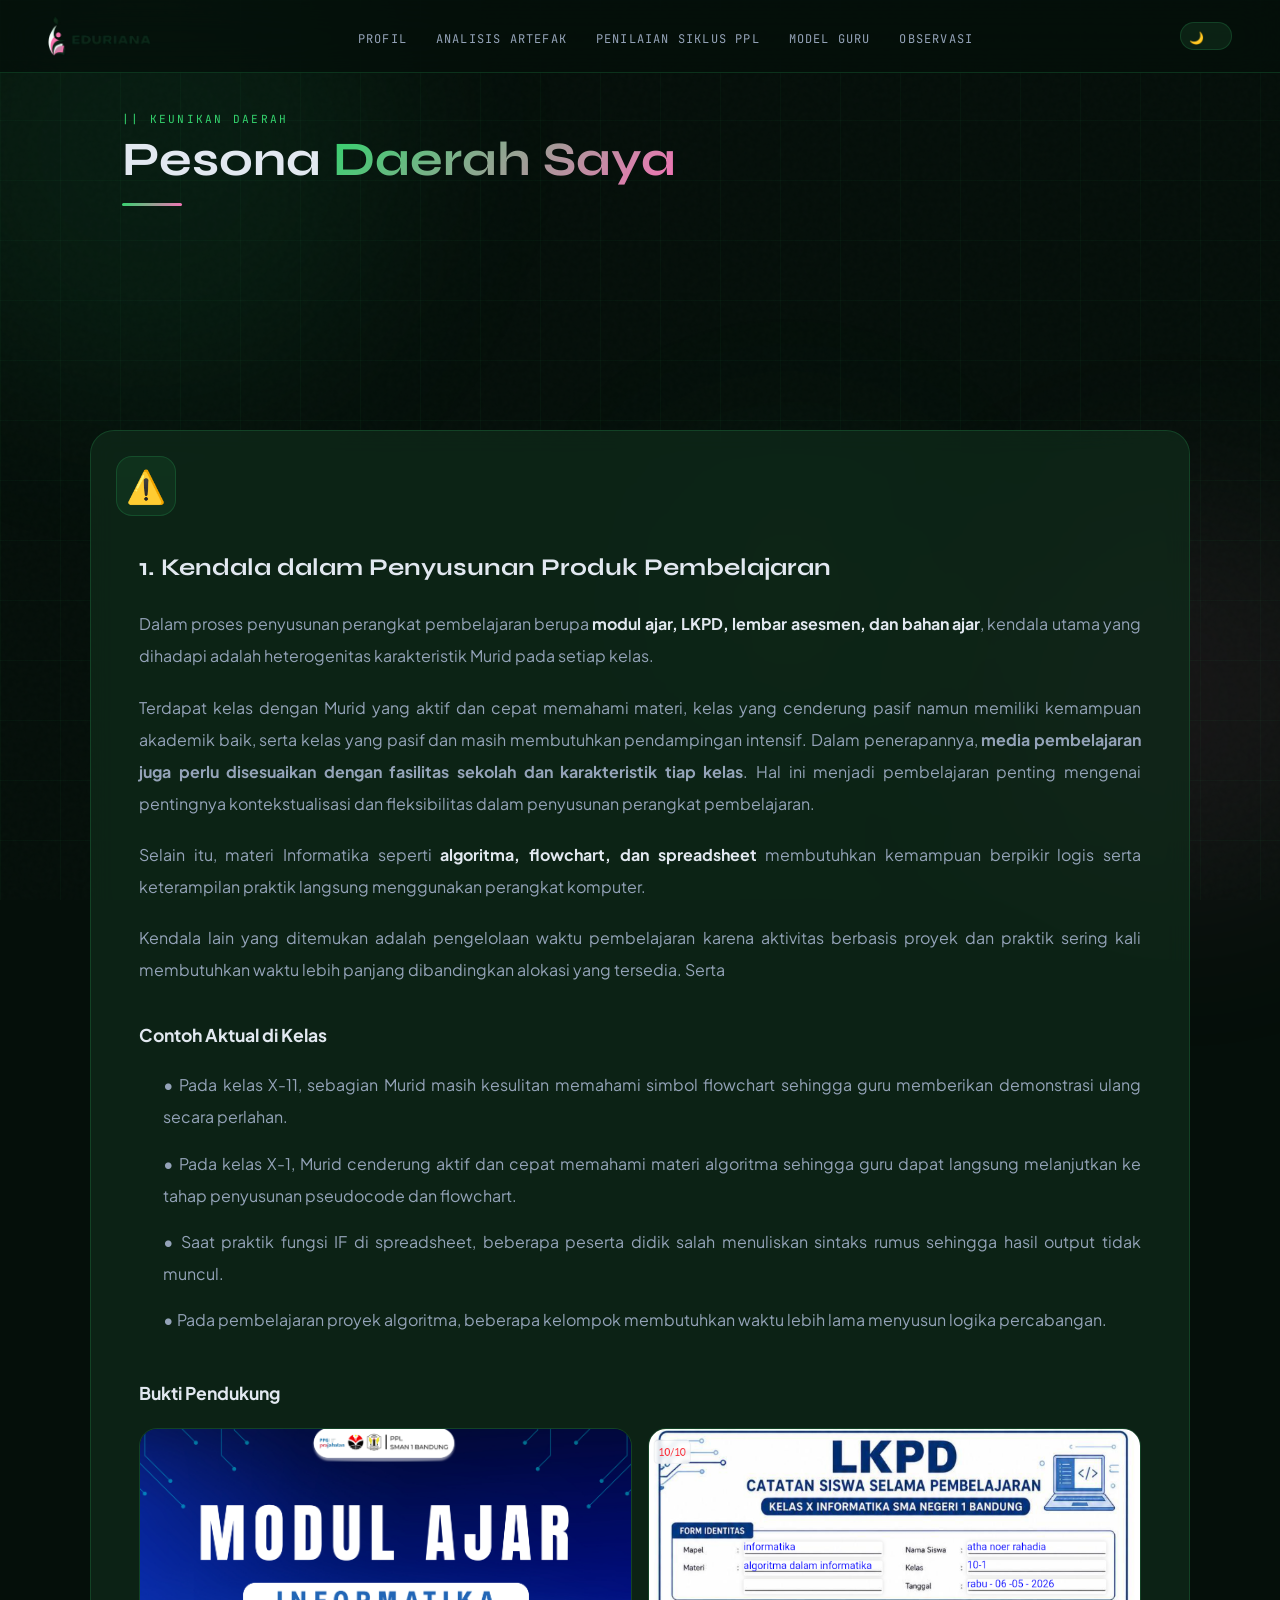
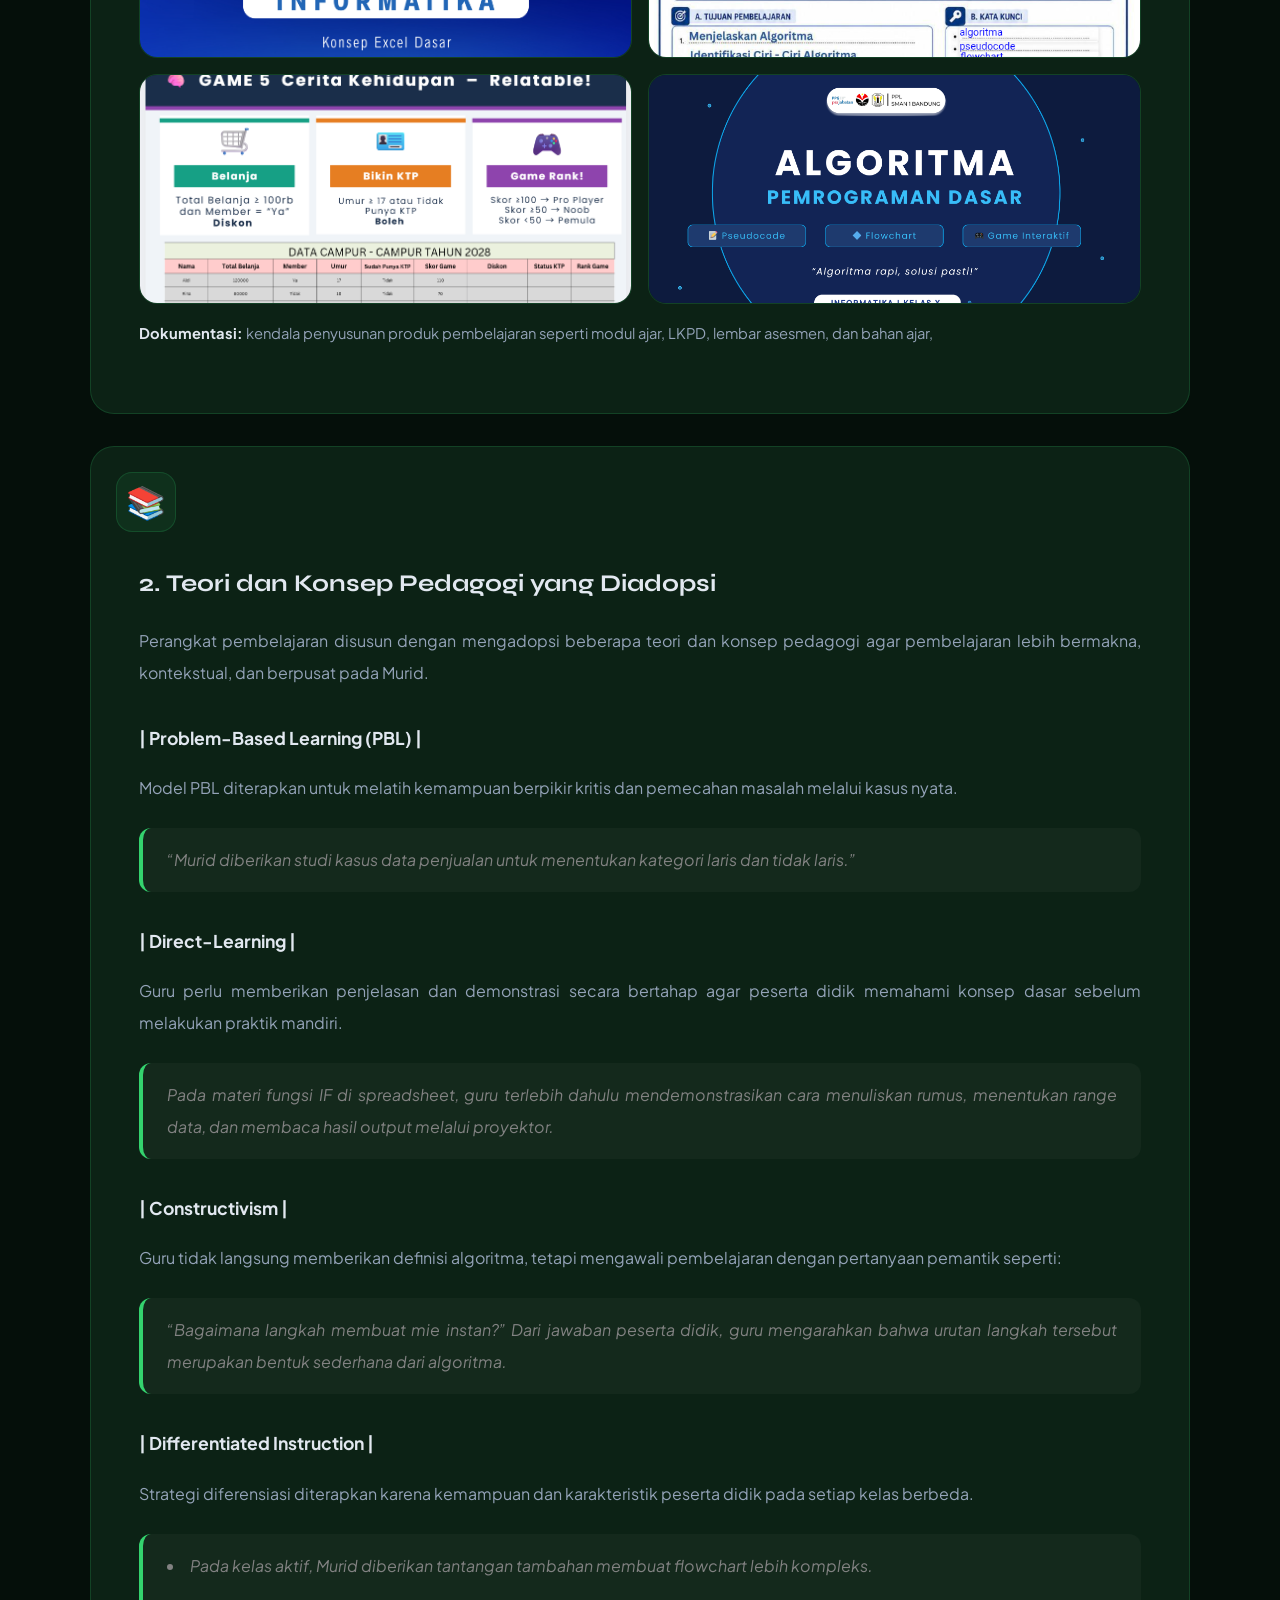
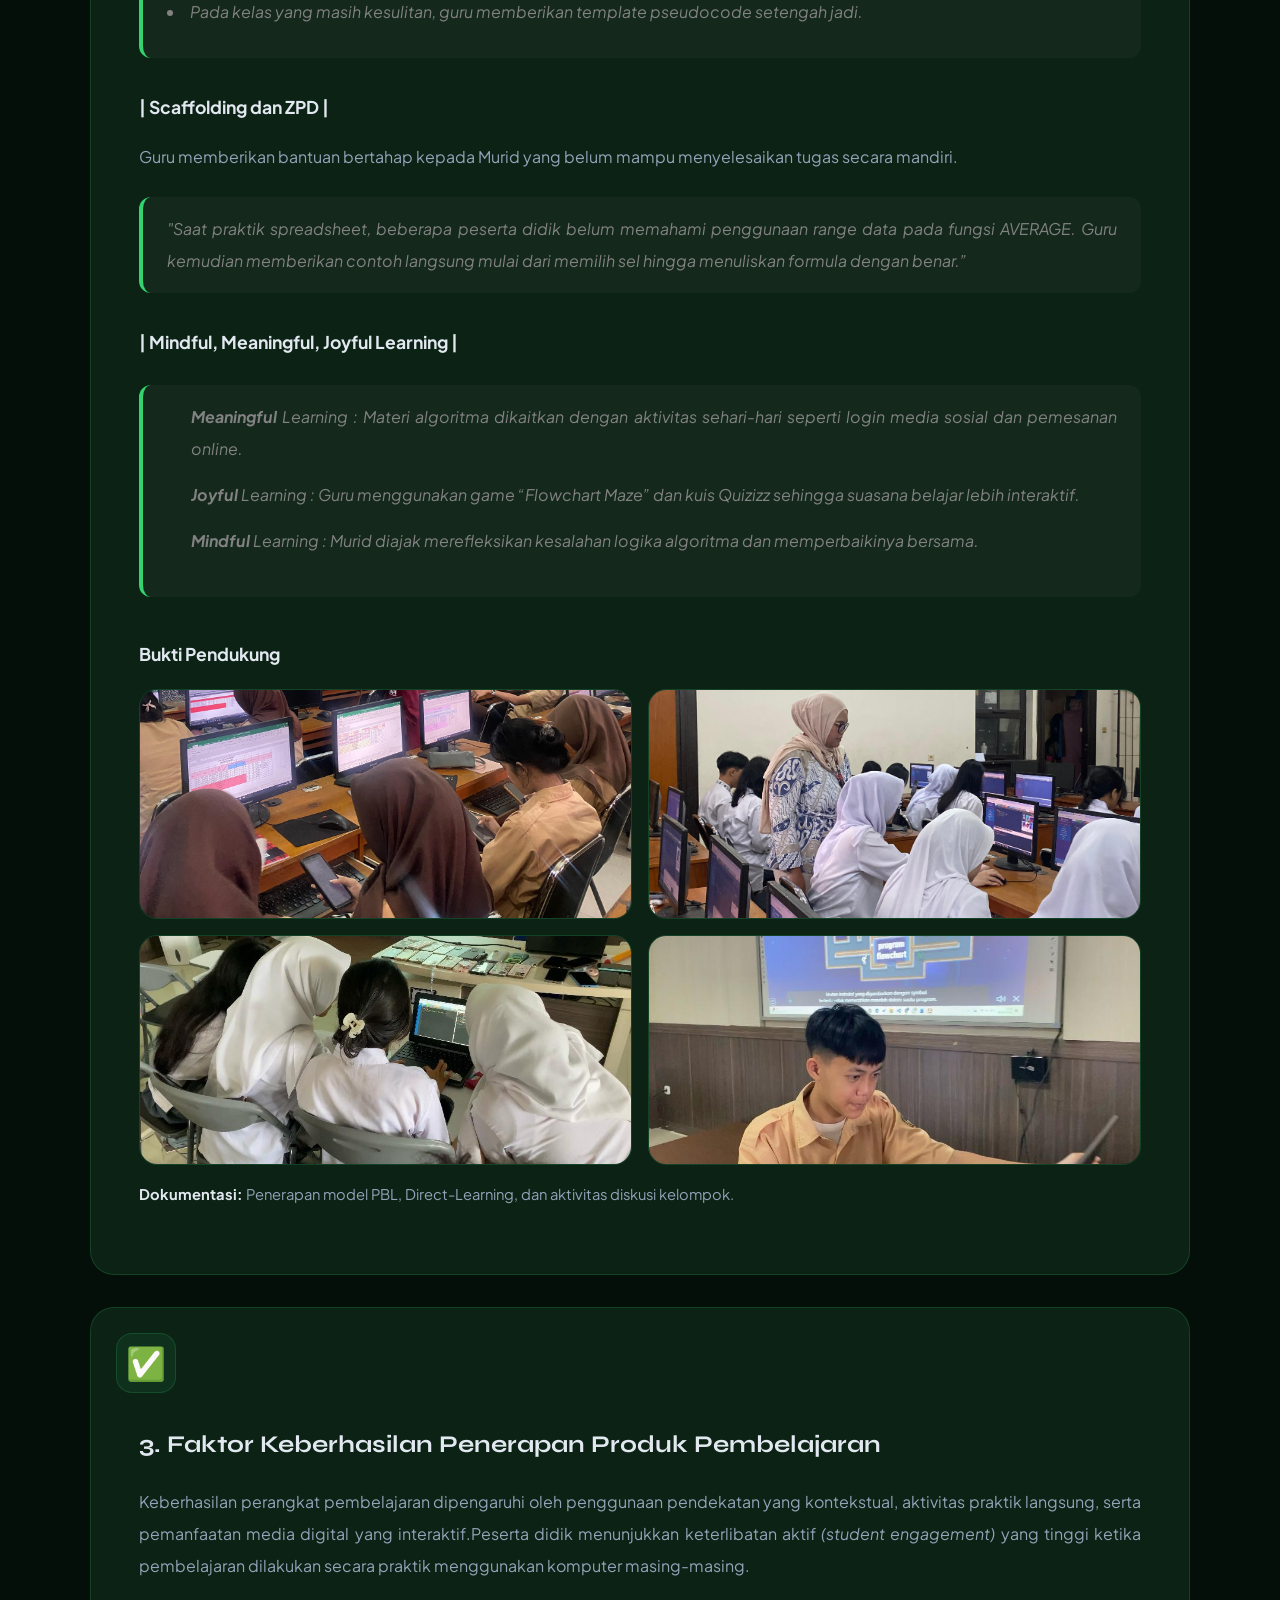
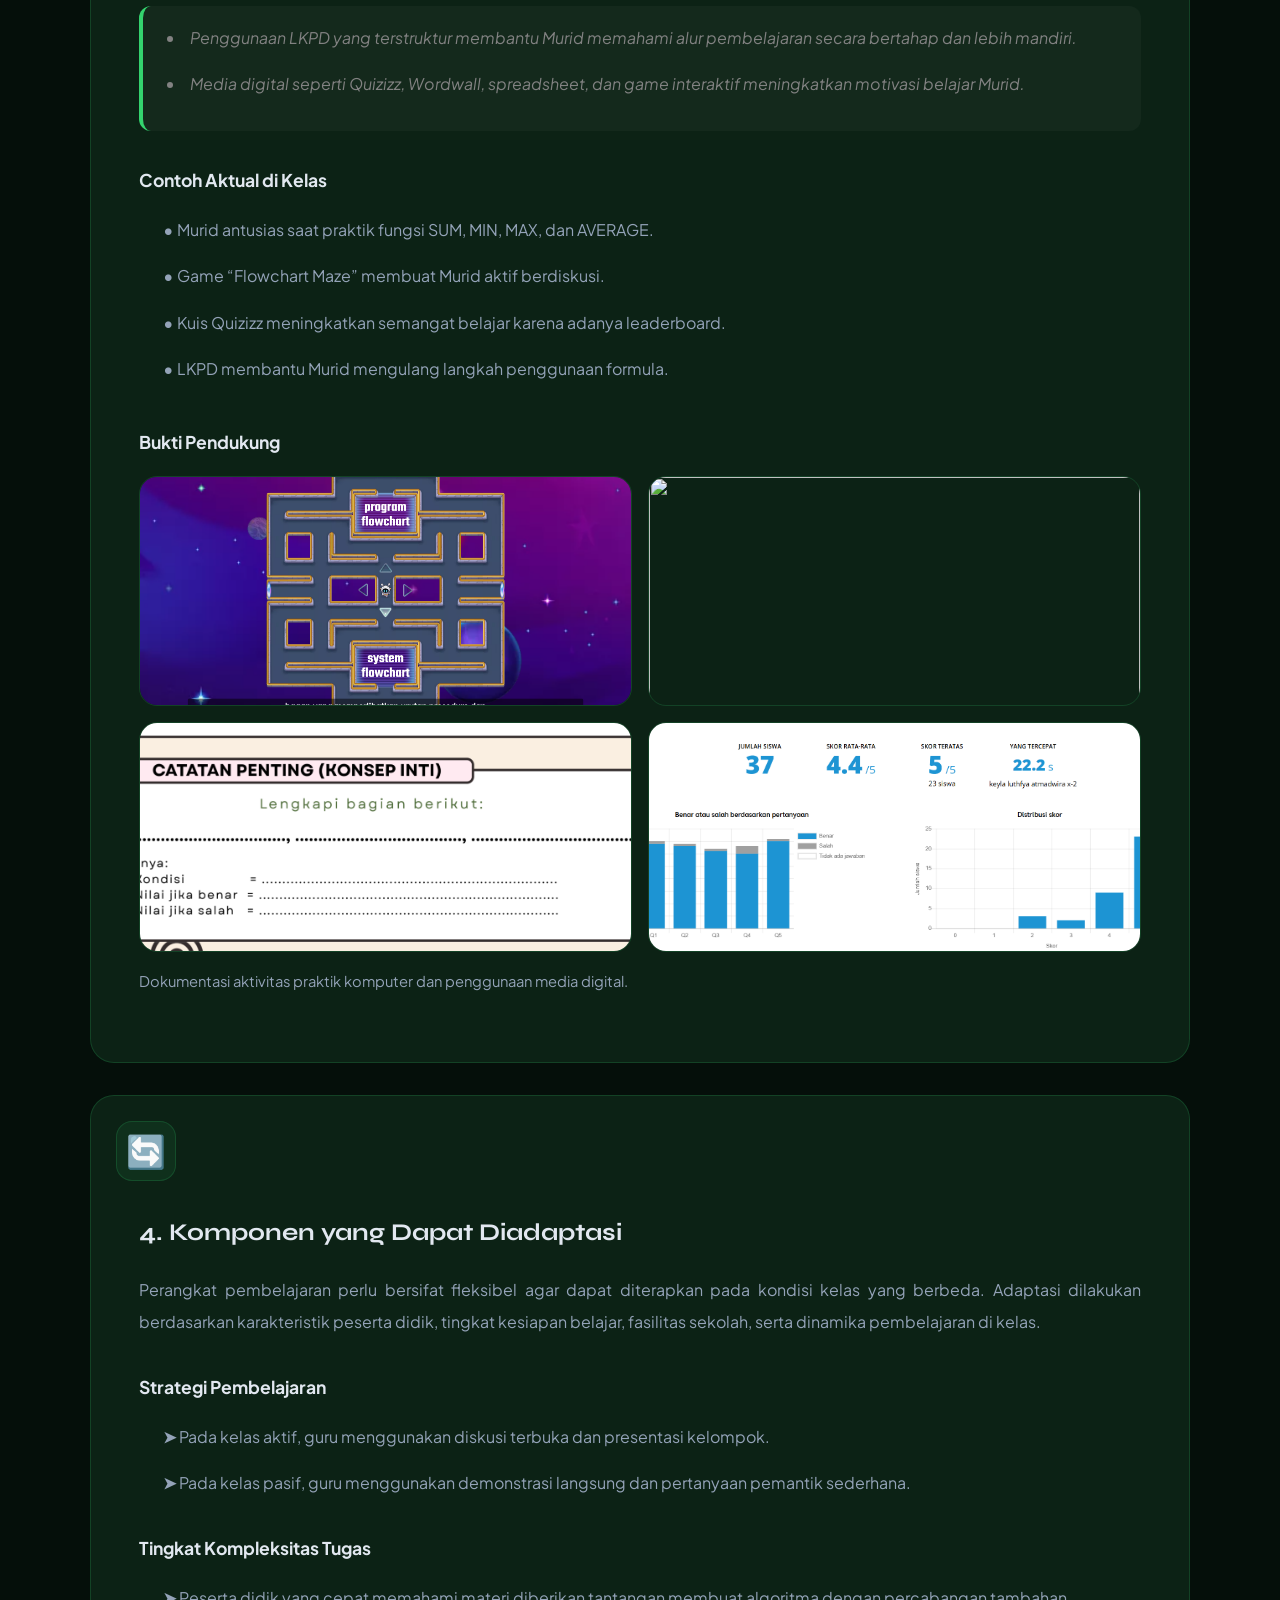
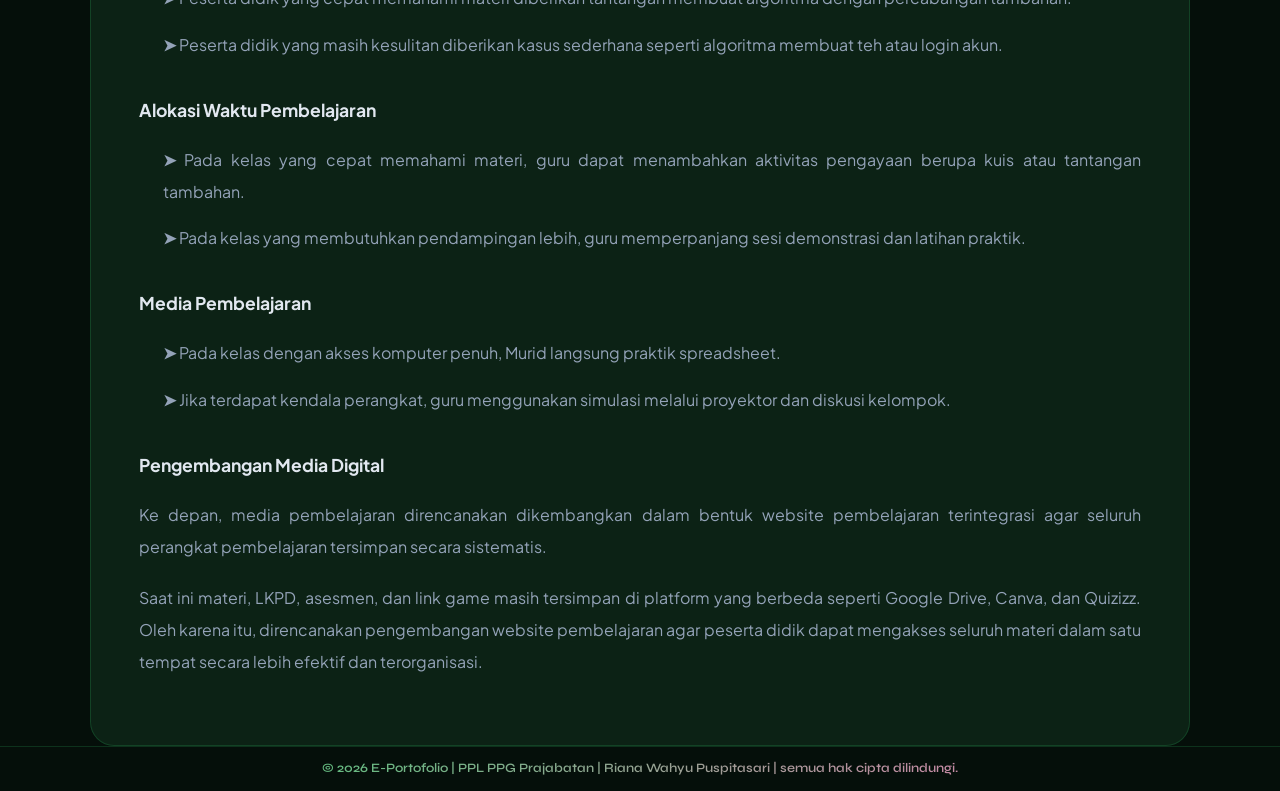
==== commit 93d03f0f: "update" ====
--- a/html/artefak.html
+++ b/html/artefak.html
@@ -25,7 +25,7 @@
      NAVBAR
 ═════════════════════════════════════════ -->
     <nav>
-        <a href="index.html" class="nav-logo">
+        <a href="/index.html" class="nav-logo">
             <img src="../image/logo2.png" alt="Logo Portfolio">
         </a>
         
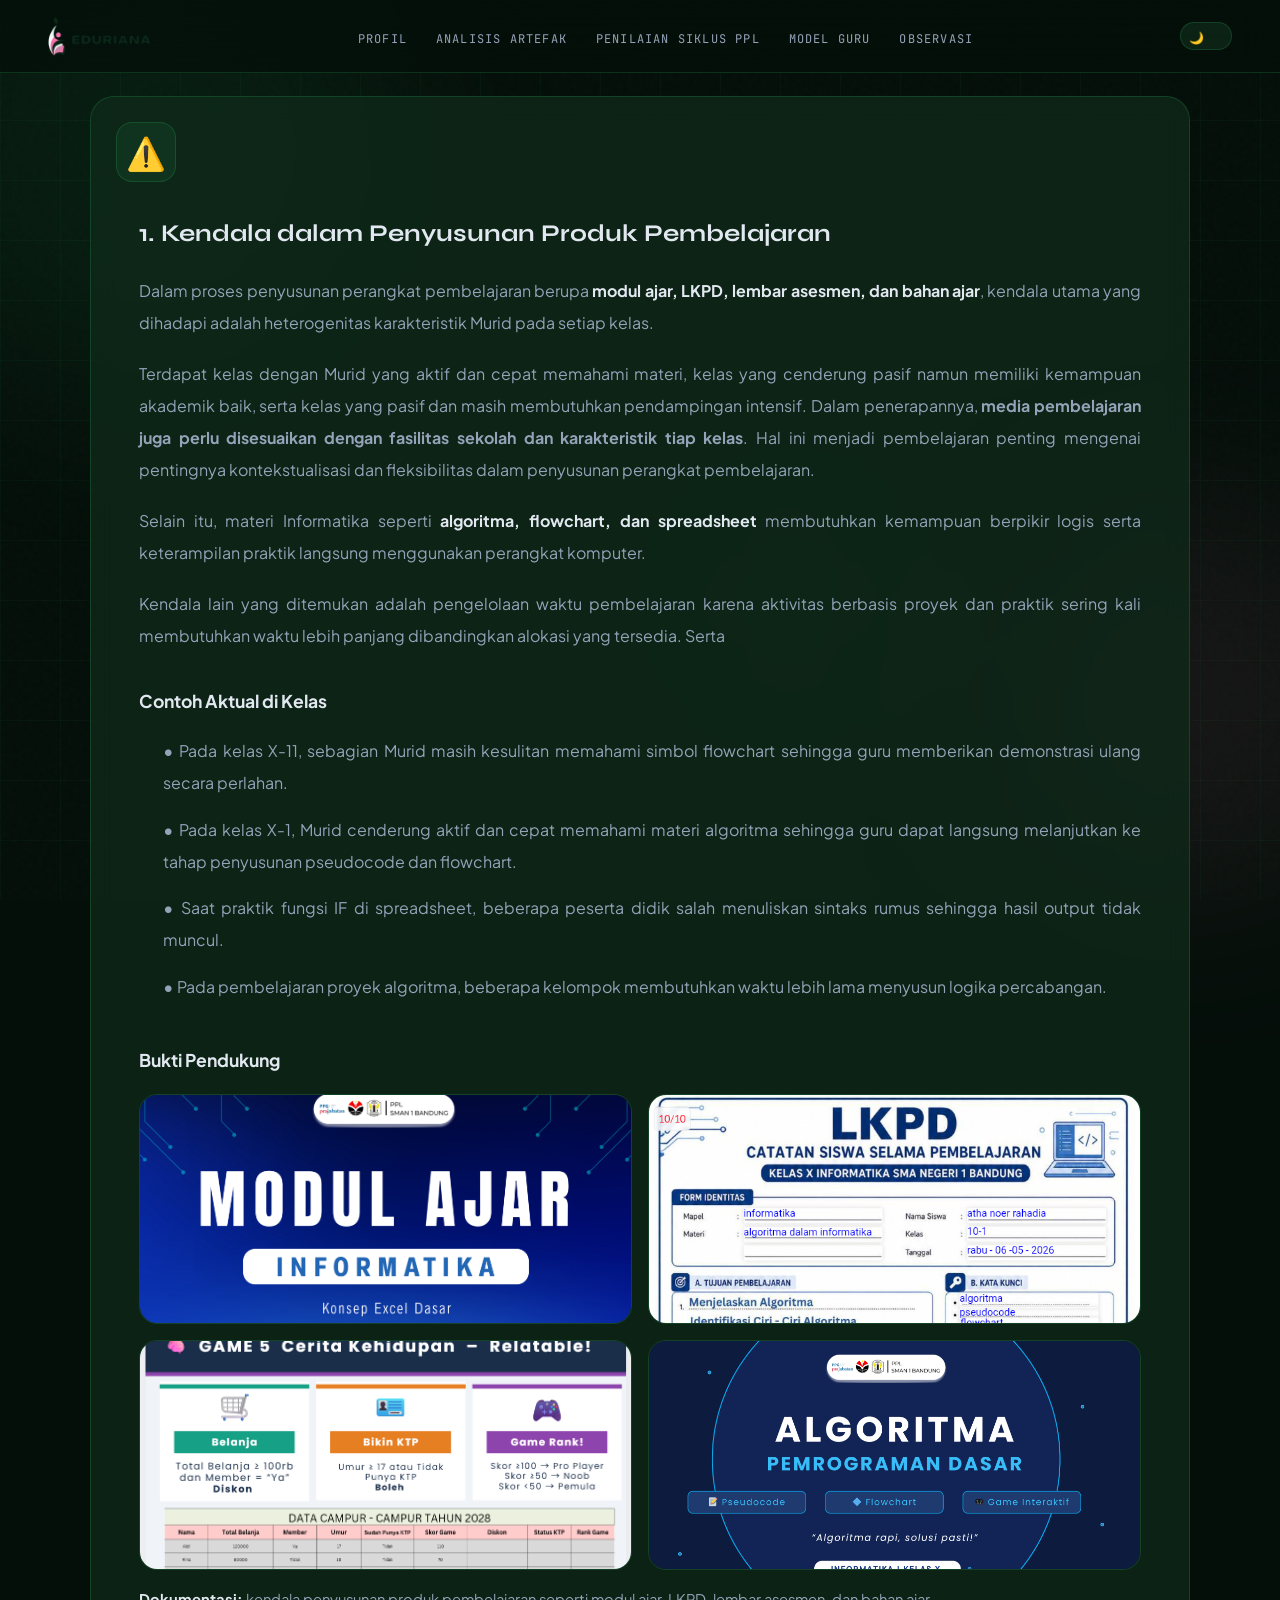
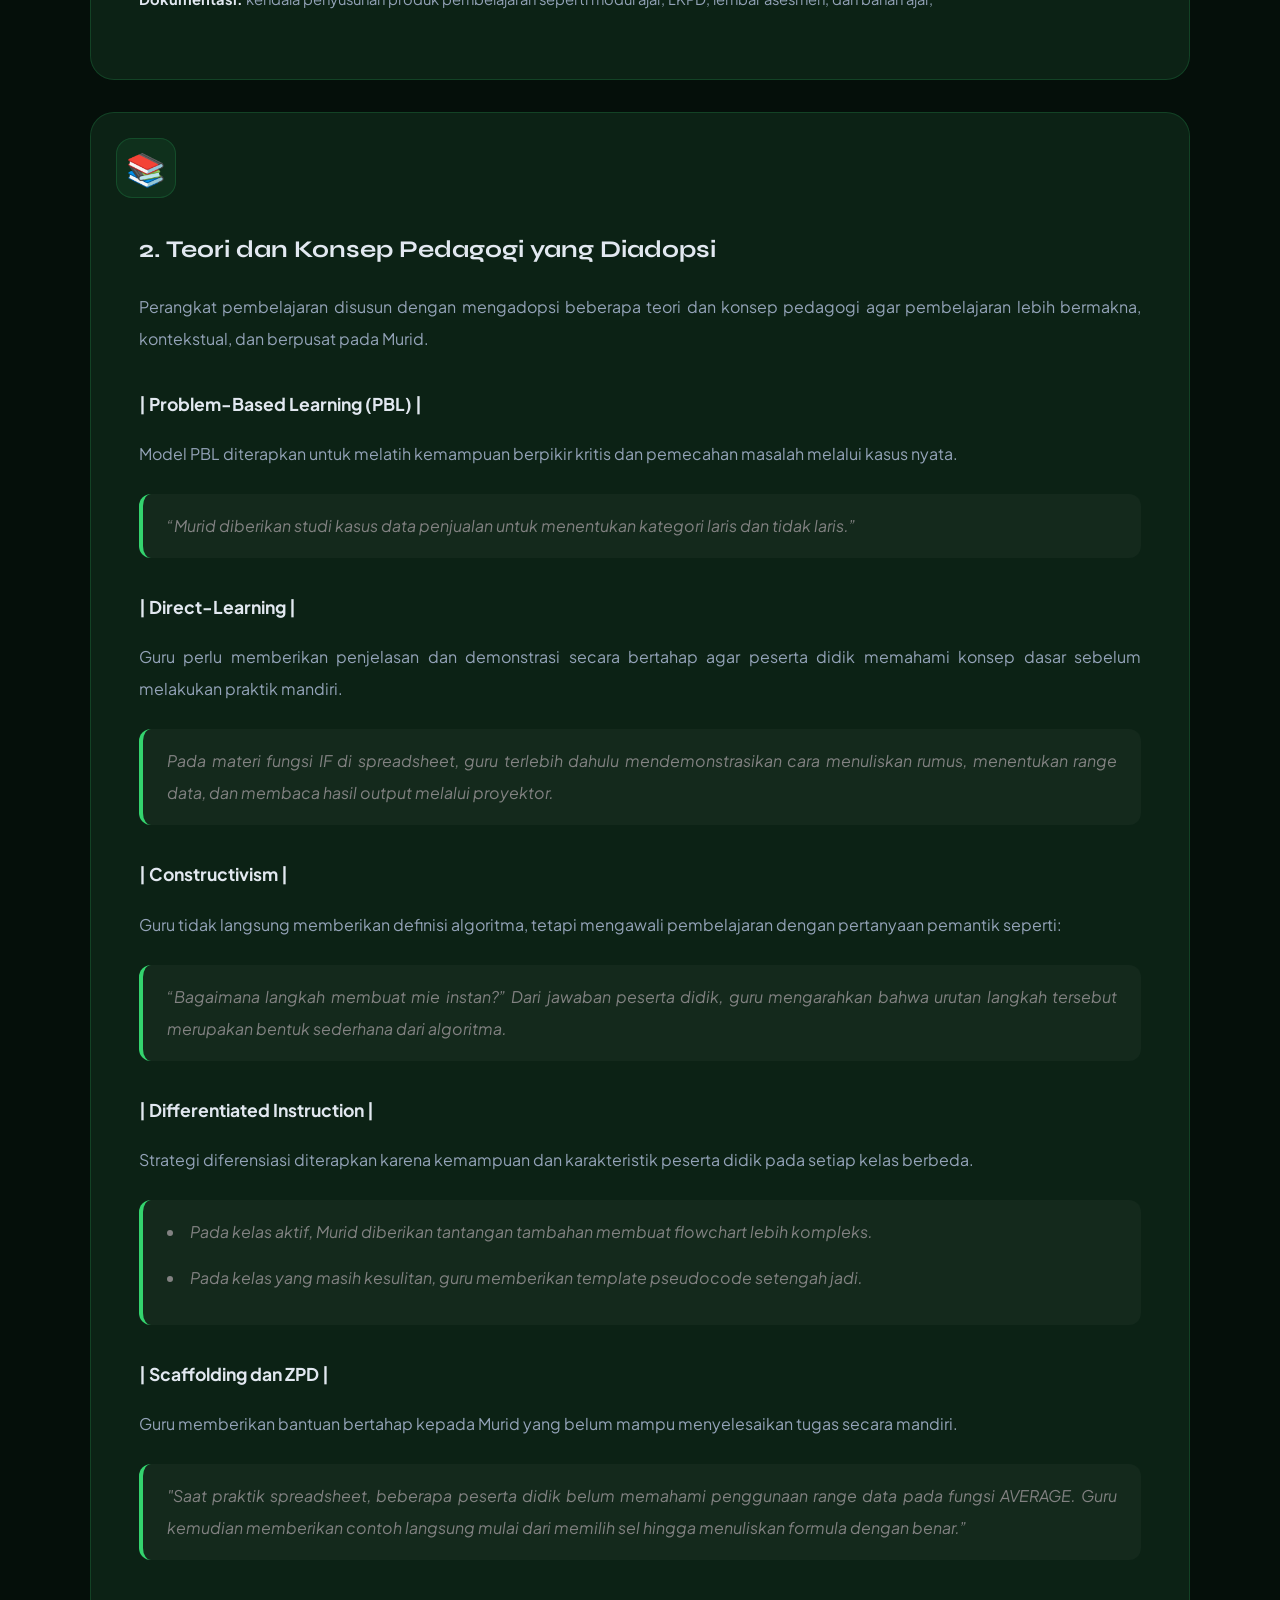
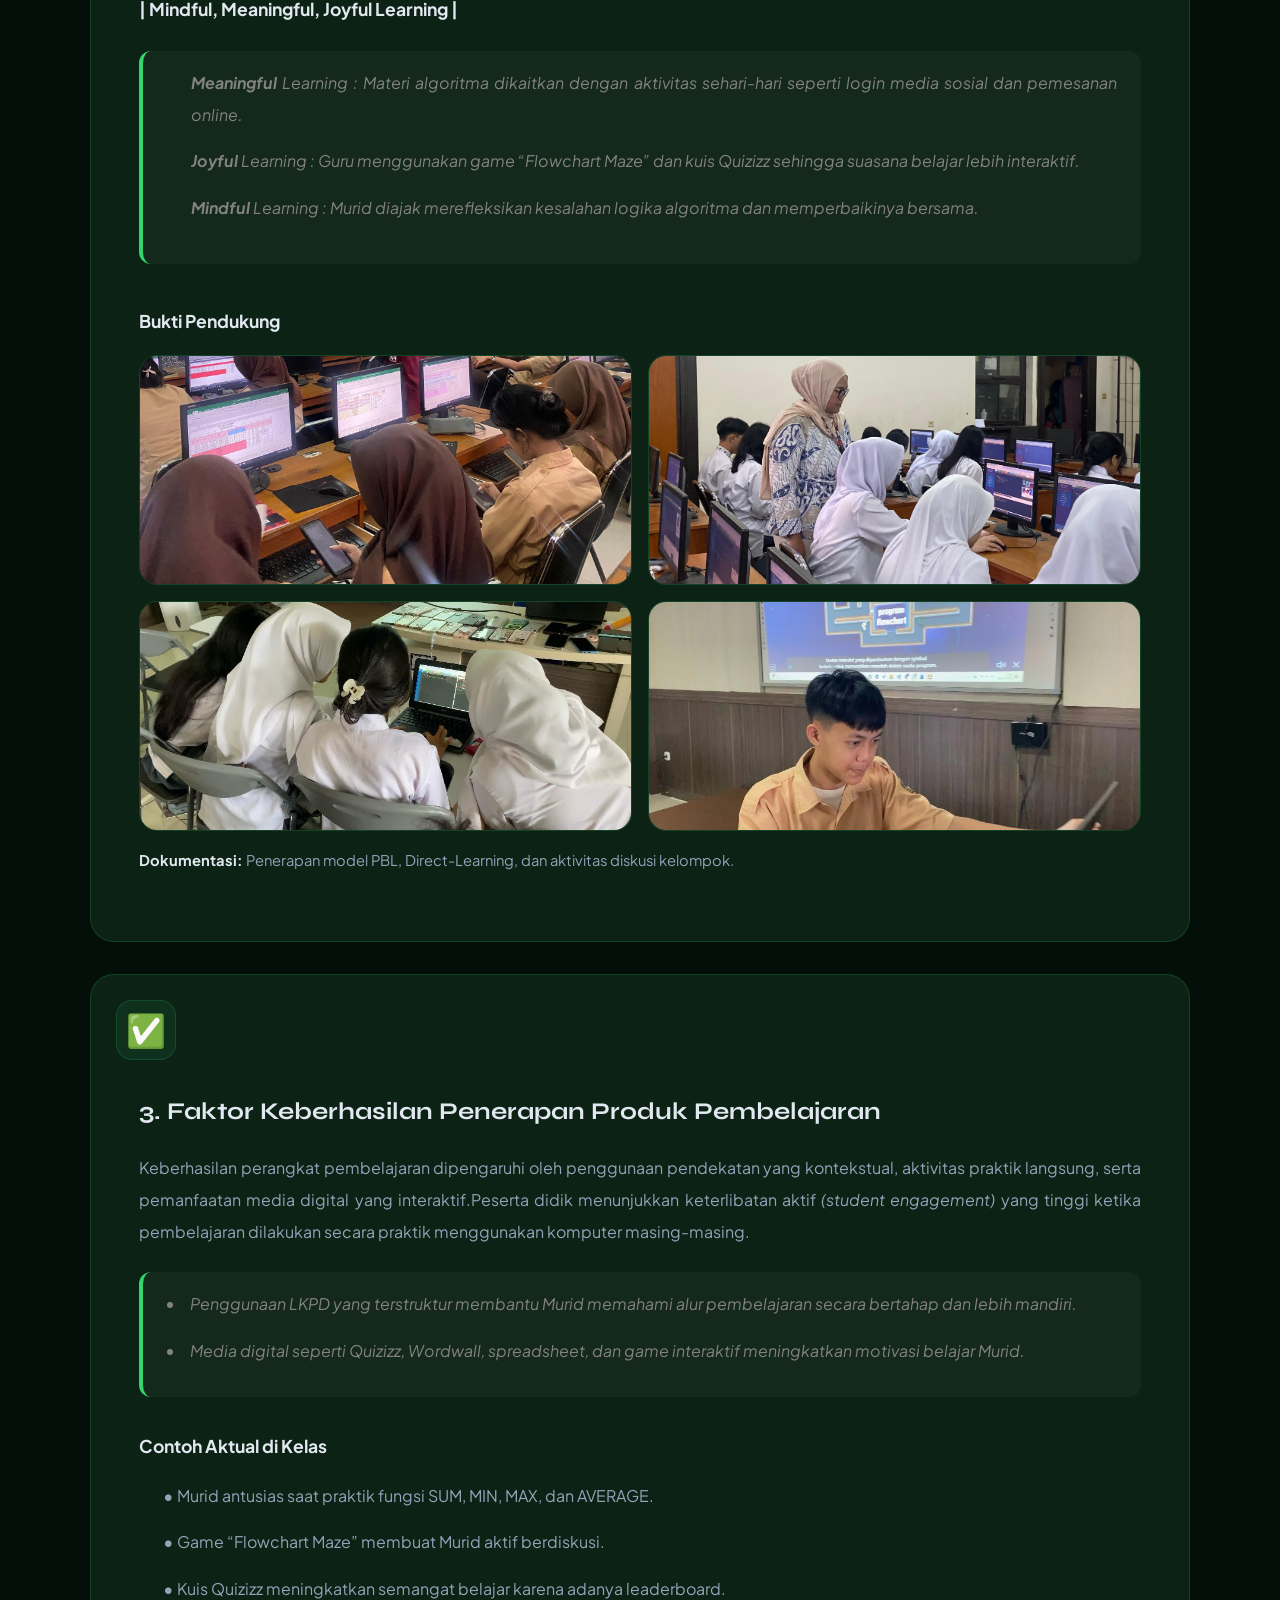
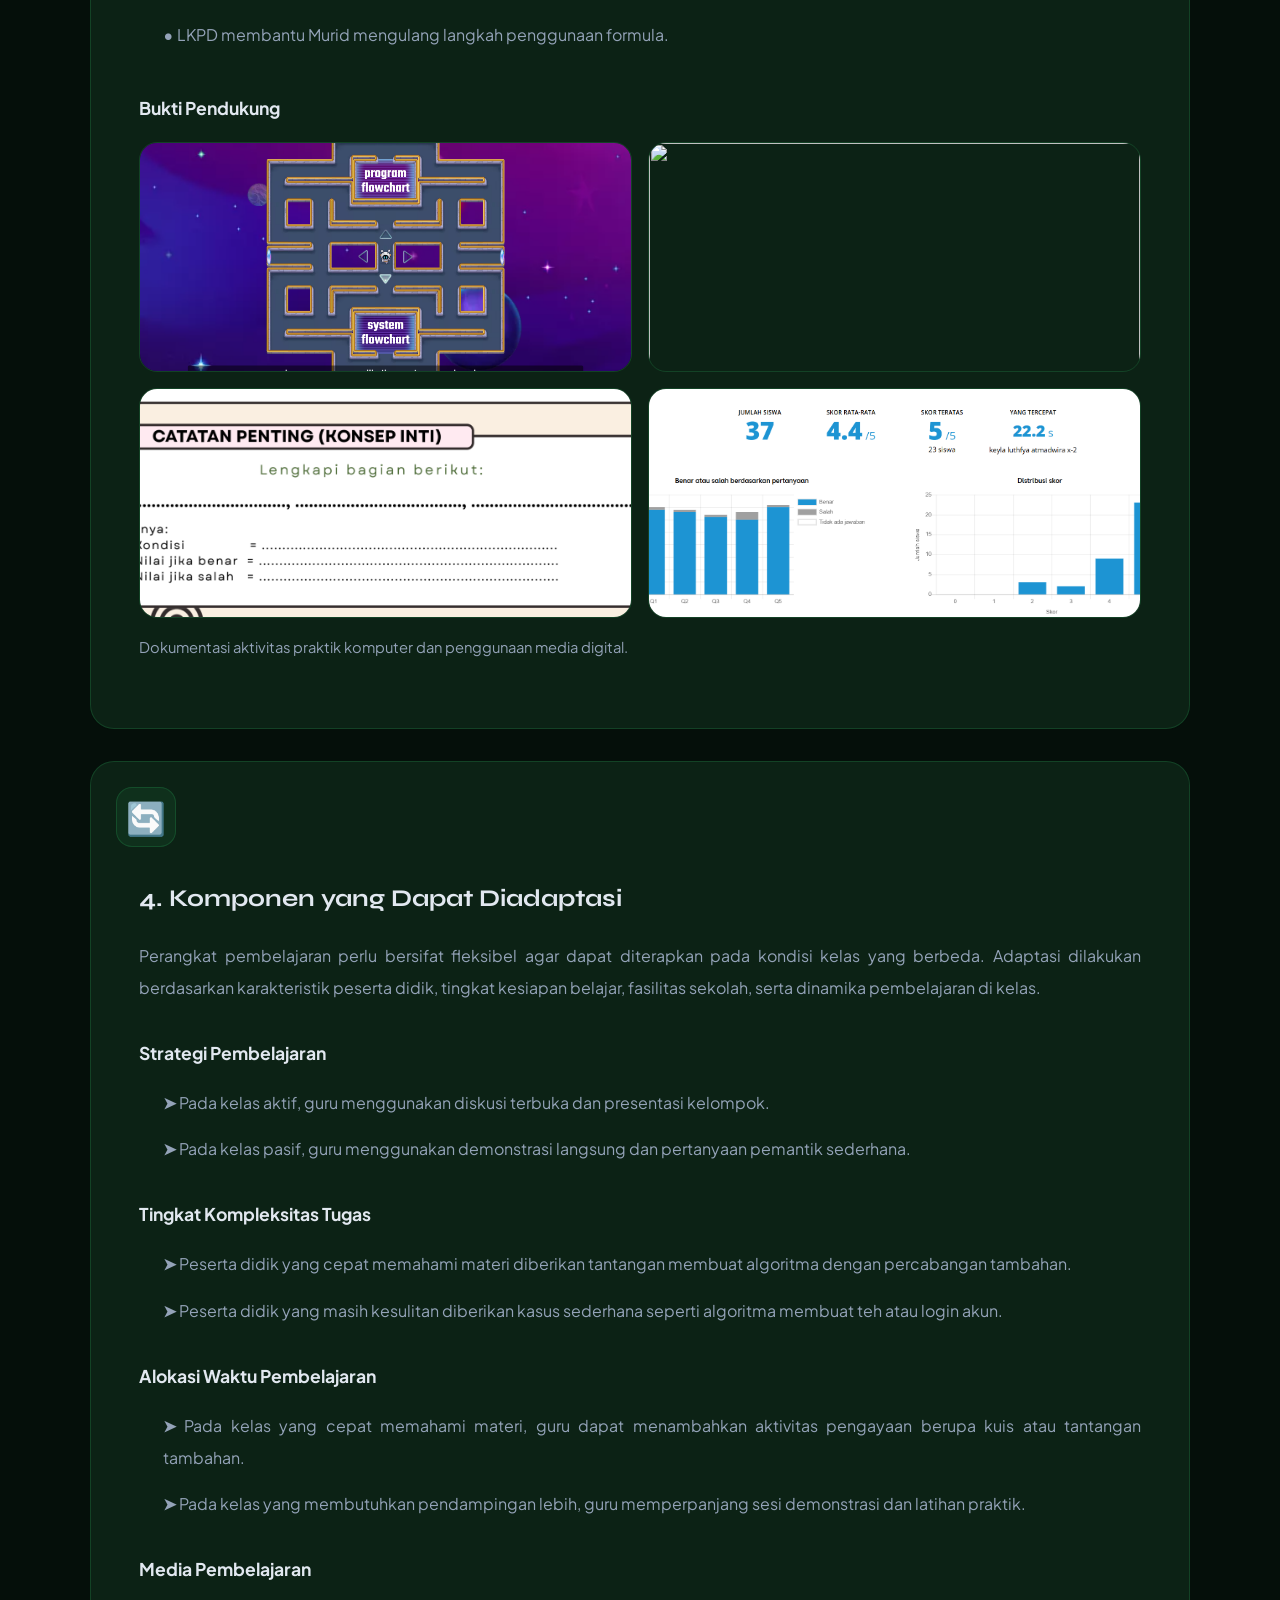
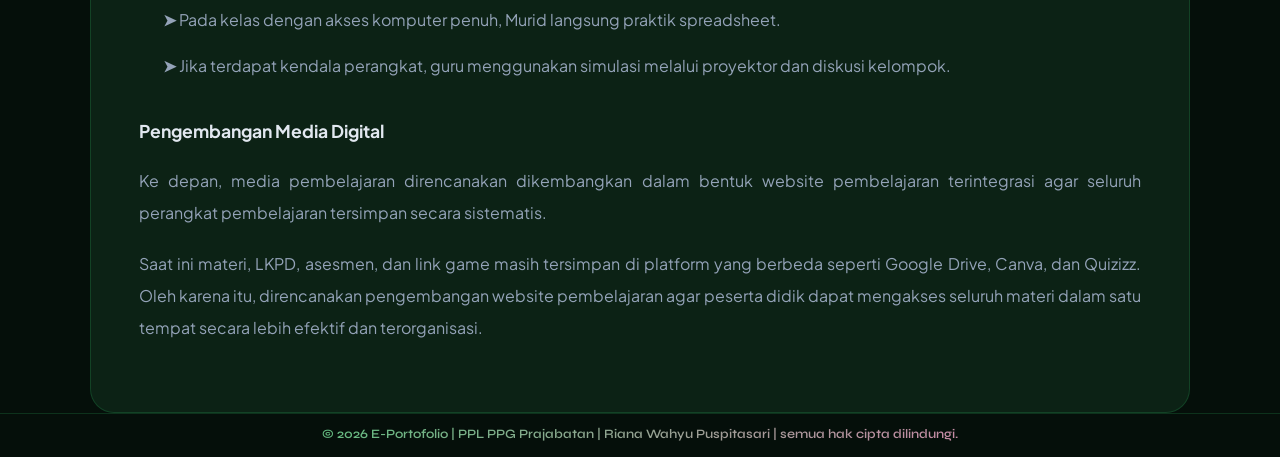
==== commit 26e7defe: "siklus" ====
--- a/html/artefak.html
+++ b/html/artefak.html
@@ -39,17 +39,6 @@
         <button class="theme-toggle" onclick="toggleTheme()" aria-label="Toggle tema"></button>
     </nav>
 
-
-   
-
- <div class="container">
-        <div class="reveal">
-            <p class="section-label"> || Keunikan Daerah</p>
-            <h2 class="section-title">Pesona <span>Daerah Saya</span></h2>
-            <div class="divider"></div>
-        </div>
-    </div>
-
 <div class="artifact-grid">
 
     <!-- ═════════ 1 ═════════ -->
--- a/style.css
+++ b/style.css
@@ -132,7 +132,7 @@
 .container {
   position: relative; z-index: 1;
   max-width: 1100px; margin: 0 auto;
-  padding: 7rem 2rem 5rem;
+  padding: 6rem 2rem 1rem;
 }
 #hero { max-width: 100%; padding-top: 50px; }
 
@@ -416,6 +416,347 @@
 .quote-icon { font-size: 3rem; line-height: 1; color: var(--accent2); opacity: 0.35; margin-bottom: 0.8rem; }
 .quote-text { font-family:'Syne',sans-serif; font-size:1.15rem; line-height:1.7; font-style:italic; }
 .quote-author { margin-top: 1rem; color: var(--muted); font-size: 0.82rem; }
+
+/* ═══════════════════════════════════════════════
+   SECTION INSTITUSI — Flip Card + Dual Map Pin
+   Tempel di bagian bawah style.css
+═══════════════════════════════════════════════ */
+
+/* ── LAYOUT ── */
+.institusi-layout {
+  display: grid;
+  grid-template-columns: 1fr 1fr;
+  gap: 2.5rem;
+  align-items: start;
+}
+
+/* ── FLIP HINT ── */
+.flip-hint {
+  display: inline-flex;
+  align-items: center;
+  gap: 0.5rem;
+  font-family: 'JetBrains Mono', monospace;
+  font-size: 0.72rem;
+  color: var(--muted);
+  margin-bottom: 1rem;
+  letter-spacing: 0.05em;
+}
+.flip-hint-dot {
+  width: 7px; height: 7px;
+  border-radius: 50%;
+  background: var(--accent);
+  animation: pulse 2s infinite;
+}
+
+/* ── SCENE ── */
+.id-scene {
+  width: 100%;
+  max-width: 460px;     /* lebih lebar */
+  height: 270px;        /* lebih tinggi */
+  perspective: 1000px;
+  cursor: pointer;
+}
+.id-inner {
+  width: 100%; height: 100%;
+  position: relative;
+  transform-style: preserve-3d;
+  transition: transform 0.7s cubic-bezier(0.4,0,0.2,1);
+}
+.id-scene:hover .id-inner,
+.id-scene.flipped .id-inner { transform: rotateY(180deg); }
+
+.id-scene:hover .id-inner,
+.id-scene.flipped .id-inner {
+    transform: rotateY(180deg);
+}
+
+.id-scene:hover .id-face,
+.id-scene.flipped .id-face {
+    box-shadow: 
+        0 0 30px rgba(52,211,110,0.2),
+        0 0 60px rgba(244,114,182,0.15);
+    border-color: transparent;
+    border-image: linear-gradient(135deg, #34d36e, #f472b6) 1;
+}
+
+.id-scene {
+    position: relative;
+}
+
+.id-scene::before {
+    content: '';
+    position: absolute;
+    inset: -2px;
+    border-radius: calc(var(--radius-md) + 2px);
+    background: linear-gradient(135deg, #34d36e, #f472b6);
+    opacity: 0;
+    z-index: -1;
+    transition: opacity 0.4s ease;
+}
+
+.id-scene:hover::before {
+    opacity: 1;
+}
+
+/* ── KEDUA SISI ── */
+.id-face {
+  position: absolute; inset: 0;
+  border-radius: var(--radius-md);
+  border: 1px solid var(--border);
+  backface-visibility: hidden;
+  -webkit-backface-visibility: hidden;
+  overflow: hidden;
+}
+
+/* ── DEPAN ── */
+.id-front {
+  background: var(--card);
+  backdrop-filter: blur(12px);
+  display: flex;
+  flex-direction: column;
+}
+
+.id-header {
+    background: linear-gradient(135deg, rgba(15,42,26,0.9), rgba(80,10,40,0.9));
+    padding: 0.55rem 1.1rem;
+    display: flex;
+    align-items: center;
+    gap: 0.6rem;
+    border-bottom: 1px solid var(--border);
+}
+[data-theme="light"] .id-header {
+    background: linear-gradient(135deg, rgba(187,247,208,0.85), rgba(251,207,232,0.85));
+}
+
+.id-header-dot {
+  width: 7px; height: 7px;
+  border-radius: 50%;
+  background: var(--accent);
+  animation: pulse 2s infinite;
+}
+.id-header-text {
+  font-family: 'JetBrains Mono', monospace;
+  font-size: 0.72rem;
+  color: var(--accent);
+  letter-spacing: 0.06em;
+  white-space: nowrap;
+  overflow: hidden;
+  text-overflow: ellipsis;
+}
+
+.id-body {
+    display: flex;
+    gap: 1.4rem;
+    padding: 1.2rem 1.4rem;
+    flex: 1;
+    align-items: center; /* foto & teks rata tengah vertikal */
+}
+
+.id-photo-slot {
+    width: 110px;
+    height: 140px;    /* proporsi 3×4 beneran */
+    flex-shrink: 0;
+    border-radius: 12px;
+    overflow: hidden;
+    border: 2px solid rgba(52,211,110,0.3);
+}
+
+.id-photo-img {
+    width: 100%;
+    height: 100%;
+    object-fit: cover;
+    object-position: center top;
+    display: block;
+}
+
+.id-info {
+    flex: 1;
+    display: flex;
+    flex-direction: column;
+    gap: 6px;
+    justify-content: center;
+}
+
+.id-name {
+    font-family: 'Syne', sans-serif;
+    font-size: 1.05rem;
+    font-weight: 700;
+    color: var(--text);
+    line-height: 1.3;
+}
+
+.id-nim {
+  font-family: 'JetBrains Mono', monospace;
+  font-size: 0.78rem;
+  color: var(--accent);
+}
+.id-prodi { font-size: 0.8rem; color: var(--muted); }
+.id-year  { font-size: 0.73rem; color: var(--muted); opacity: 0.7; }
+.id-chips {
+  display: flex;
+  gap: 5px;
+  flex-wrap: wrap;
+  margin-top: 5px;
+}
+.id-chip {
+  padding: 3px 10px;
+  border-radius: 50px;
+  font-size: 0.68rem;
+  font-family: 'JetBrains Mono', monospace;
+  background: rgba(52,211,110,0.08);
+  border: 1px solid rgba(52,211,110,0.25);
+  color: var(--accent);
+}
+.chip-active {
+  background: rgba(52,211,110,0.15) !important;
+  border-color: rgba(52,211,110,0.4) !important;
+}
+
+.id-chip:nth-child(1) {
+    background: rgba(52,211,110,0.08);
+    border: 1px solid rgba(52,211,110,0.25);
+    color: var(--accent);
+}
+.id-chip:nth-child(2) {
+    background: rgba(244,114,182,0.08);
+    border: 1px solid rgba(244,114,182,0.25);
+    color: var(--accent2);
+}
+.chip-active {
+    background: rgba(244,114,182,0.15) !important;
+    border-color: rgba(244,114,182,0.4) !important;
+    color: var(--accent2) !important;
+}
+
+.id-footer {
+  padding: 0.55rem 1.1rem;
+  border-top: 1px solid var(--border);
+  display: flex;
+  justify-content: space-between;
+  align-items: center;
+}
+.id-footer-left {
+  font-family: 'JetBrains Mono', monospace;
+  font-size: 0.7rem;
+  color: var(--muted);
+}
+.id-barcode {
+  display: flex;
+  gap: 2.5px;
+  align-items: flex-end;
+  height: 22px;
+}
+.bar {
+  display: block;
+  width: 2.5px;
+  background: var(--muted);
+  border-radius: 1px;
+  opacity: 0.45;
+}
+
+.id-barcode .bar:nth-child(odd) {
+    background: var(--accent);
+    opacity: 0.6;
+}
+.id-barcode .bar:nth-child(even) {
+    background: var(--accent2);
+    opacity: 0.5;
+}
+
+/* ── BELAKANG ── */
+.id-back {
+  background: var(--bg2);
+  transform: rotateY(180deg);
+  display: flex;
+  flex-direction: column;
+  justify-content: center;
+  padding: 1.5rem 1.8rem;
+  gap: 0.7rem;
+}
+.id-back-title {
+  font-family: 'JetBrains Mono', monospace;
+  font-size: 0.7rem;
+  color: var(--accent);
+  letter-spacing: 0.12em;
+  text-transform: uppercase;
+  margin-bottom: 0.4rem;
+}
+.id-back-row {
+  display: flex;
+  align-items: flex-start;
+  gap: 0.8rem;
+}
+.id-back-icon { font-size: 1.1rem; flex-shrink: 0; margin-top: 2px; }
+.id-back-label {
+  font-family: 'JetBrains Mono', monospace;
+  font-size: 0.65rem;
+  color: var(--muted);
+  text-transform: uppercase;
+  letter-spacing: 0.08em;
+}
+.id-back-val {
+  font-size: 0.88rem;
+  font-weight: 600;
+  color: var(--text);
+  line-height: 1.4;
+}
+
+/* ── KANAN: DUAL MAP ── */
+.institusi-right {
+  display: flex;
+  flex-direction: column;
+  gap: 1rem;
+}
+
+.map-deco-wrap {
+  border-radius: var(--radius-md);
+  border: 1px solid var(--border);
+  overflow: hidden;
+  background: var(--card);
+  backdrop-filter: blur(12px);
+  transition: transform 0.3s, box-shadow 0.3s, border-color 0.3s;
+}
+.map-deco-wrap:hover {
+  transform: translateY(-4px);
+  box-shadow: 0 20px 60px rgba(52,211,110,0.1);
+  border-color: rgba(52,211,110,0.3);
+}
+
+.map-deco-footer {
+  padding: 0.55rem 1rem;
+  display: flex;
+  align-items: center;
+  gap: 0.5rem;
+  border-top: 1px solid var(--border);
+  font-size: 0.8rem;
+  color: var(--muted);
+}
+.map-deco-text strong { color: var(--text); font-weight: 600; }
+
+/* ── RESPONSIVE ── */
+@media (max-width: 900px) {
+  .institusi-layout {
+    grid-template-columns: 1fr;
+  }
+  .id-scene {
+    max-width: 100%;
+    height: 250px;
+  }
+  .id-scene.flipped .id-inner {
+    transform: rotateY(180deg);
+  }
+}
+
+.map-real-wrap {
+    position: relative;
+    overflow: hidden;
+}
+.map-overlay {
+    position: absolute;
+    inset: 0;
+    pointer-events: none;
+}
+
 
 /* ── LAYOUT 2 KOLOM ── */
 .keunikan-layout {
@@ -612,6 +953,204 @@
 .progress-bar { flex:1; height:6px; background:rgba(255,255,255,0.06); border-radius:3px; overflow:hidden; }
 .progress-fill { height:100%; border-radius:3px; width:0%; transition:width 1.2s cubic-bezier(0.4,0,0.2,1); }
 
+/* ═══════════════════════════════════════════════
+   SIKLUS — Video + PDF per Siklus
+   Tempel di bagian bawah style.css
+═══════════════════════════════════════════════ */
+
+/* ── PEMISAH SECTION MEDIA ── */
+.cycle-media-section {
+    margin-top: 1.8rem;
+    padding-top: 1.5rem;
+    border-top: 1px solid var(--border);
+}
+
+/* ── LABEL (🎬 / 📄) ── */
+.cycle-media-label {
+    display: flex;
+    align-items: center;
+    gap: 0.5rem;
+    font-family: 'JetBrains Mono', monospace;
+    font-size: 0.72rem;
+    text-transform: uppercase;
+    letter-spacing: 4px;
+    color: var(--accent);
+    margin-bottom: 1rem;
+}
+.media-label-icon { font-size: 1rem; }
+
+/* ── VIDEO WRAPPER ── */
+
+.cycle-video-wrap:hover {
+    transform: translateY(-3px);
+    box-shadow: 0 16px 50px rgba(52,211,110,0.1);
+    border-color: rgba(52,211,110,0.3);
+}
+.cycle-video-wrap iframe {
+    width: 100%;
+    height: 560px;
+    display: block;
+    border: none;
+}
+
+/* ── PDF BOX ── */
+.cycle-pdf-box {
+    display: flex;
+    flex-direction: column;
+    gap: 0.7rem;
+}
+
+/* tombol toggle preview */
+.cycle-pdf-toggle {
+    display: flex;
+    align-items: center;
+    gap: 0.8rem;
+    width: 100%;
+    padding: 0.85rem 1.2rem;
+    border-radius: var(--radius-sm);
+    border: 1px solid var(--border);
+    background: linear-gradient(135deg, rgba(52,211,110,0.05), rgba(244,114,182,0.05));
+    color: var(--text);
+    font-size: 0.88rem;
+    font-weight: 600;
+    font-family: inherit;
+    text-align: left;
+    cursor: pointer;
+    transition: all 0.3s;
+    letter-spacing: 3px;
+}
+.cycle-pdf-toggle:hover {
+    border-color: var(--accent);
+    background: rgba(52,211,110,0.08);
+    transform: translateY(-2px);
+}
+.cycle-pdf-toggle.open {
+    border-color: var(--accent);
+    background: rgba(52,211,110,0.08);
+}
+.pdf-toggle-icon { font-size: 1.2rem; }
+.pdf-toggle-text { flex: 1; }
+.pdf-toggle-arrow {
+    font-size: 0.85rem;
+    opacity: 0.6;
+    transition: transform 0.3s;
+}
+.cycle-pdf-toggle.open .pdf-toggle-arrow {
+    transform: rotate(180deg);
+}
+
+/* PDF preview iframe */
+
+/* ── PDF PREVIEW FIX ── */
+.cycle-pdf-preview {
+    border-radius: var(--radius-sm);
+    overflow: hidden;
+    border: 1px solid var(--border);
+    background: var(--bg2);   /* dark background, bukan putih */
+    margin-top: 0.7rem;
+    animation: fadeUp 0.35s ease;
+}
+.cycle-pdf-preview iframe {
+    width: 100%;
+    height: 520px;
+    display: block;
+    border: none;
+    background: var(--bg2);
+}
+
+/* tombol download */
+.cycle-pdf-download {
+    display: inline-flex;
+    align-items: center;
+    justify-content: center;
+    gap: 0.6rem;
+    padding: 0.75rem 1.4rem;
+    border-radius: 999px;
+    background: var(--gradient);
+    color: #fff;
+    font-size: 0.85rem;
+    font-weight: 600;
+    text-decoration: none;
+    transition: all 0.3s;
+    align-self: flex-start;
+    letter-spacing: 2px;
+}
+.cycle-pdf-download:hover {
+    transform: translateY(-2px);
+    opacity: 0.88;
+    box-shadow: 0 8px 24px rgba(52,211,110,0.25);
+}
+
+/* ── RESPONSIVE ── */
+@media (max-width: 768px) {
+    .cycle-video-wrap iframe {
+        height: 220px;
+    }
+    .cycle-pdf-preview iframe {
+        height: 340px;
+    }
+}
+
+/* ═══════════════════════════════════════════════
+   SIKLUS — Video Toggle + PDF Fix
+   UPDATE bagian cycle-video di style.css
+═══════════════════════════════════════════════ */
+
+/* ── VIDEO WRAPPER ── */
+.cycle-video-wrap {
+    width: 100%;
+    border-radius: var(--radius-md);
+    overflow: hidden;
+    border: 1px solid var(--border);
+    background: #000;
+    margin-top: 0.7rem;
+    animation: fadeUp 0.35s ease;
+}
+
+/* ── THUMBNAIL ── */
+.yt-thumb {
+    position: relative;
+    width: 100%;
+    aspect-ratio: 16/9;
+    cursor: pointer;
+    overflow: hidden;
+    background: #000;
+}
+.yt-thumb img {
+    width: 100%;
+    height: 100%;
+    object-fit: cover;
+    display: block;
+    transition: transform 0.4s ease, filter 0.4s ease;
+    filter: brightness(0.85);
+}
+.yt-thumb:hover img {
+    transform: scale(1.03);
+    filter: brightness(0.7);
+}
+
+/* ── TOMBOL PLAY ── */
+.yt-play-btn {
+    position: absolute;
+    top: 50%; left: 50%;
+    transform: translate(-50%, -50%);
+    transition: transform 0.3s ease;
+    filter: drop-shadow(0 4px 16px rgba(0,0,0,0.5));
+}
+.yt-thumb:hover .yt-play-btn {
+    transform: translate(-50%, -50%) scale(1.12);
+}
+
+/* ── IFRAME YT (setelah klik thumbnail) ── */
+.yt-iframe {
+    width: 100%;
+    aspect-ratio: 16/9;
+    display: block;
+    border: none;
+}
+
+
+
 /* ── 12. ARTEFAK ── */
 #artefak{
   padding-top: 8rem;
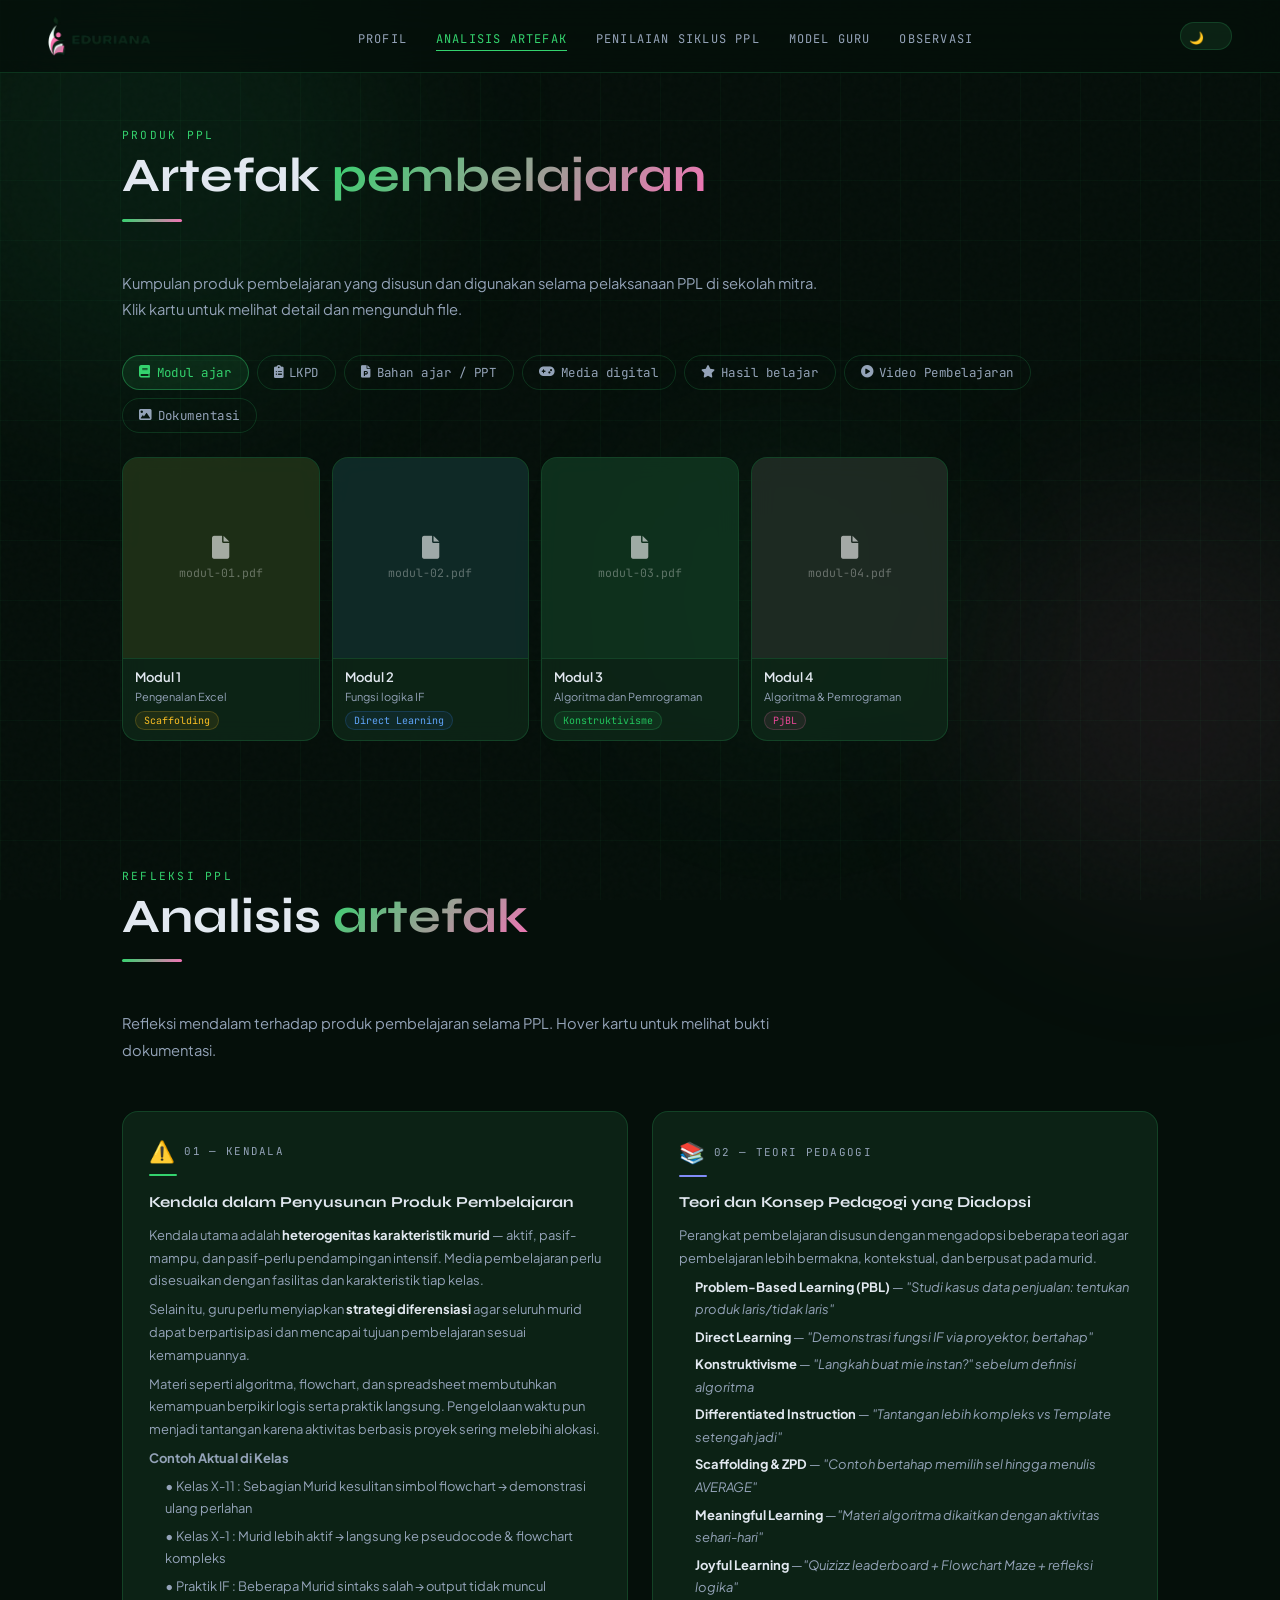
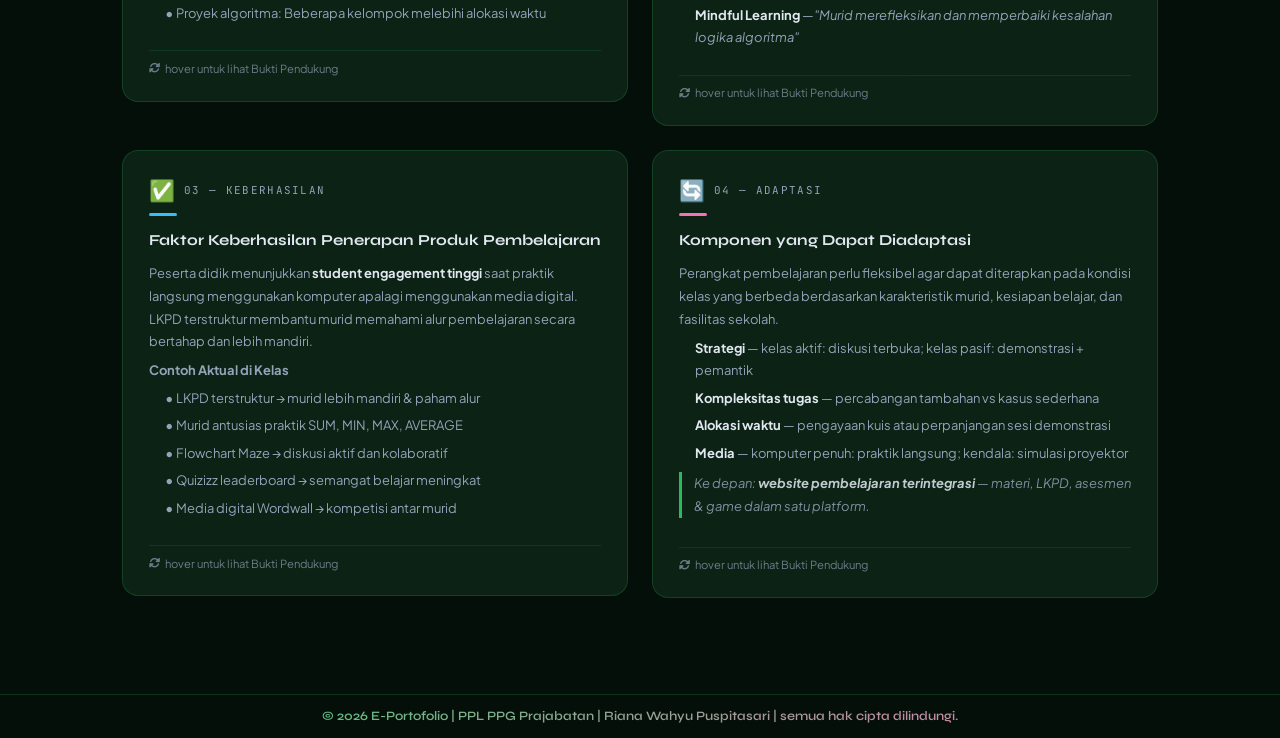
==== commit 662935bf: "update terbaru siklus dan artefak" ====
--- a/html/artefak.html
+++ b/html/artefak.html
@@ -4,13 +4,13 @@
 <head>
     <meta charset="UTF-8">
     <meta name="viewport" content="width=device-width, initial-scale=1.0">
-    <title>E-Portfolio | Riana Wahyu</title>
+    <title>Artefak & Analisis | Riana Wahyu</title>
     <link rel="icon" type="image/x-icon" href="../image/Logo_nobg.png">
     <link rel="preconnect" href="https://fonts.googleapis.com">
     <link href="https://fonts.googleapis.com/css2?family=Syne:wght@400;700;800&family=Plus+Jakarta+Sans:wght@300;400;500;600&family=JetBrains+Mono:wght@400;500&display=swap" rel="stylesheet">
-    <script src="https://cdnjs.cloudflare.com/ajax/libs/Chart.js/4.4.1/chart.umd.min.js"></script>
     <link rel="stylesheet" href="https://cdnjs.cloudflare.com/ajax/libs/font-awesome/6.0.0/css/all.min.css">
     <link rel="stylesheet" href="../style.css">
+    <link rel="stylesheet" href="../artefak.css">
 </head>
 
 <body>
@@ -21,17 +21,16 @@
     <div class="orb orb2"></div>
     <div class="orb orb3"></div>
 
-<!-- ════════════════════════════════════════
-     NAVBAR
-═════════════════════════════════════════ -->
+    <!-- ════════════════════════════════════════
+         NAVBAR
+    ═════════════════════════════════════════ -->
     <nav>
         <a href="/index.html" class="nav-logo">
             <img src="../image/logo2.png" alt="Logo Portfolio">
         </a>
-        
         <ul class="nav-links">
             <li><a href="profil.html">Profil</a></li>
-            <li><a href="artefak.html">Analisis Artefak</a></li>
+            <li><a href="artefak.html" class="nav-active">Analisis Artefak</a></li>
             <li><a href="siklus.html">Penilaian Siklus PPL</a></li>
             <li><a href="model.html">Model Guru</a></li>
             <li><a href="observasi.html">Observasi</a></li>
@@ -39,412 +38,897 @@
         <button class="theme-toggle" onclick="toggleTheme()" aria-label="Toggle tema"></button>
     </nav>
 
-<div class="artifact-grid">
-
-    <!-- ═════════ 1 ═════════ -->
-    <div class="card artifact-card reveal">
-
-        <div class="artifact-icon">⚠️</div>
-
-        <h3 class="artifact-title">
-            1. Kendala dalam Penyusunan Produk Pembelajaran
-        </h3>
-
-        <div class="artifact-text">
-
-            <p>
-                Dalam proses penyusunan perangkat pembelajaran berupa 
-                <strong>modul ajar, LKPD, lembar asesmen, dan bahan ajar</strong>, 
-                kendala utama yang dihadapi adalah heterogenitas karakteristik 
-                Murid pada setiap kelas.
+    <!-- ════════════════════════════════════════
+         SECTION 1 — ARTEFAK PEMBELAJARAN
+    ═════════════════════════════════════════ -->
+    <section id="artefak" class="container">
+
+        <div class="section-header reveal">
+            <p class="section-label">Produk PPL</p>
+            <h2 class="section-title">Artefak <span>pembelajaran</span></h2>
+            <div class="divider"></div>
+            <p class="section-intro">
+                Kumpulan produk pembelajaran yang disusun dan digunakan selama pelaksanaan 
+                PPL di sekolah mitra. Klik kartu untuk melihat detail dan mengunduh file.
             </p>
-
-            <p>
-                Terdapat kelas dengan Murid yang aktif dan cepat 
-                memahami materi, kelas yang cenderung pasif namun memiliki 
-                kemampuan akademik baik, serta kelas yang pasif dan masih 
-                membutuhkan pendampingan intensif. Dalam penerapannya, 
-                <b>media pembelajaran juga perlu disesuaikan dengan fasilitas 
-                sekolah dan karakteristik tiap kelas</b>. Hal ini menjadi 
-                pembelajaran penting mengenai pentingnya kontekstualisasi dan 
-                fleksibilitas dalam penyusunan perangkat pembelajaran.
+        </div>
+
+        <!-- ── TABS ── -->
+        <div class="arf-tabs reveal">
+            <button class="arf-tab active" onclick="switchArfTab(this,'modul')">
+                <i class="fas fa-book"></i> Modul ajar
+            </button>
+            <button class="arf-tab" onclick="switchArfTab(this,'lkpd')">
+                <i class="fas fa-clipboard-list"></i> LKPD
+            </button>
+            <button class="arf-tab" onclick="switchArfTab(this,'ppt')">
+                <i class="fas fa-file-powerpoint"></i> Bahan ajar / PPT
+            </button>
+            <button class="arf-tab" onclick="switchArfTab(this,'media')">
+                <i class="fas fa-gamepad"></i> Media digital
+            </button>
+            <button class="arf-tab" onclick="switchArfTab(this,'hasil')">
+                <i class="fas fa-star"></i> Hasil belajar
+            </button>
+            <button class="arf-tab" onclick="switchArfTab(this,'video')">
+                <i class="fas fa-circle-play"></i> Video Pembelajaran
+            </button>
+            <button class="arf-tab" onclick="switchArfTab(this,'dokumentasi')">
+                <i class="fas fa-image"></i> Dokumentasi
+            </button>
+        </div>
+
+        <!-- ── PANEL: MODUL AJAR ── -->
+        <div id="panel-modul" class="arf-panel active">
+            <div class="arf-grid">
+
+                <div class="arf-card reveal" onclick="openArfModal(
+                    'Modul 1 — Pengenalan Excel',
+                    'Informatika · Kelas X · Fase E',
+                    'ba',
+                    'SUM · MIN · MAX · AVERAGE',
+                    '2 × 45 menit',
+                    'PBL + Scaffolding',
+                    'fas fa-book',
+                    'Murid mengolah data penjualan menggunakan fungsi SUM, MIN, MAX, dan AVERAGE. Diferensiasi diberikan berupa template setengah jadi untuk murid yang membutuhkan pendampingan.',
+                    'https://drive.google.com/file/d/1Wth3yI5veLU4f9yuaILrXdK3qMMqhkI-/view?usp=sharing'
+                )">
+                    <div class="arf-thumb arf-thumb-amber">
+                        <i class="fas fa-book fa-2x"></i>
+                        <span>modul-01.pdf</span>
+                    </div>
+                    <div class="arf-info">
+                        <p class="arf-name">Modul 1</p>
+                        <p class="arf-sub">Pengenalan Excel</p>
+                        <span class="arf-badge ba">Scaffolding</span>
+                    </div>
+                </div>
+
+                <div class="arf-card reveal" onclick="openArfModal(
+                    'Modul 2 — Fungsi Logika IF',
+                    'Informatika · Kelas X · Fase E',
+                    'bb',
+                    'Spreadsheet',
+                    '2 × 45 menit',
+                    'PBL + Direct Learning',
+                    'fas fa-book',
+                    'Guru mendemonstrasikan penggunaan fungsi IF melalui proyektor, kemudian murid praktik mandiri mengolah data kategori laris dan tidak laris.',
+                    'https://drive.google.com/file/d/1qRYFxsGCNMSYuGPWAXfuvRTwtqivCDYP/view?usp=sharing'
+                )">
+                    <div class="arf-thumb arf-thumb-blue">
+                        <i class="fas fa-book fa-2x"></i>
+                        <span>modul-02.pdf</span>
+                    </div>
+                    <div class="arf-info">
+                        <p class="arf-name">Modul 2</p>
+                        <p class="arf-sub">Fungsi logika IF</p>
+                        <span class="arf-badge bb">Direct Learning</span>
+                    </div>
+                </div>
+
+                <div class="arf-card reveal" onclick="openArfModal(
+                    'Modul 3 — Algoritma dan Pemrograman',
+                    'Informatika · Kelas X · Fase E',
+                    'bg',
+                    'Algoritma dan Pemrograman',
+                    '2 × 45 menit',
+                    'Project-Based Learning (PjBL) + Konstruktivisme',
+                    'fas fa-book',
+                    'Murid membangun pemahaman algoritma dari pengalaman sehari-hari melalui pertanyaan pemantik kontekstual. Murid menyusun pseudocode dan menggambar flowchart.',
+                    'https://drive.google.com/file/d/1YrBzQnJMbOBMMDd-XXpzrALamUd_Gek8/view?usp=sharing'
+                )">
+                    <div class="arf-thumb arf-thumb-green">
+                        <i class="fas fa-book fa-2x"></i>
+                        <span>modul-03.pdf</span>
+                    </div>
+                    <div class="arf-info">
+                        <p class="arf-name">Modul 3</p>
+                        <p class="arf-sub">Algoritma dan Pemrograman</p>
+                        <span class="arf-badge bg">Konstruktivisme</span>
+                    </div>
+                </div>
+
+                <div class="arf-card reveal" onclick="openArfModal(
+                    'Modul 4 —  Fungsi Sederhana Bahasa C',
+                    'Informatika · Kelas XI · Fase F',
+                    'bp',
+                    'Flowchart',
+                    '4 × 45 menit',
+                    'PBL',
+                    'fas fa-book',
+                    'Murid mempelajari konsep fungsi dalam bahasa C melalui diskusi, analisis kode, praktik membuat dan memanggil fungsi, serta refleksi pembelajaran.',
+                    'https://drive.google.com/file/d/1Fj-_CzCKHfr8x-fnhS_pPPDOrkeqVZVa/view?usp=sharing'
+                )">
+                    <div class="arf-thumb arf-thumb-pink">
+                        <i class="fas fa-book fa-2x"></i>
+                        <span>modul-04.pdf</span>
+                    </div>
+                    <div class="arf-info">
+                        <p class="arf-name">Modul 4</p>
+                        <p class="arf-sub">Algoritma &amp; Pemrograman</p>
+                        <span class="arf-badge bp">PjBL</span>
+                    </div>
+                </div>
+            </div>
+        </div>
+
+        <!-- ── PANEL: LKPD ── -->
+        <div id="panel-lkpd" class="arf-panel">
+            <div class="arf-grid">
+
+                <div class="arf-card reveal" onclick="openArfModal(
+                    'LKPD 1 — Fungsi SUM & AVERAGE',
+                    'Lembar Kerja Peserta Didik',
+                    'ba',
+                    'Spreadsheet',
+                    '1 × 45 menit',
+                    'Mandiri',
+                    'fas fa-clipboard-list',
+                    'Lembar kerja praktik penggunaan fungsi SUM dan AVERAGE dengan dataset penjualan. Dilengkapi kolom refleksi mandiri di akhir halaman.',
+                    'https://drive.google.com/file/d/1sNGIwU2tkSfM7YT2s0moRyBm7zIvJUOJ/view?usp=sharing'
+                )">
+                    <div class="arf-thumb arf-thumb-amber">
+                        <i class="fas fa-clipboard-list fa-2x"></i>
+                        <span>lkpd-01.pdf</span>
+                    </div>
+                    <div class="arf-info">
+                        <p class="arf-name">LKPD 1</p>
+                        <p class="arf-sub">Fungsi SUM &amp; AVERAGE</p>
+                        <span class="arf-badge ba">Mandiri</span>
+                    </div>
+                </div>
+
+                <div class="arf-card reveal" onclick="openArfModal(
+                    'LKPD 2 — Praktik Fungsi IF',
+                    'Lembar Kerja Peserta Didik',
+                    'bb',
+                    'Spreadsheet',
+                    '1 × 45 menit',
+                    'Mandiri',
+                    'fas fa-clipboard-list',
+                    'Panduan langkah-langkah praktik fungsi IF di spreadsheet. Murid mengikuti instruksi tertulis sambil mengerjakan di komputer masing-masing.',
+                    'https://drive.google.com/file/d/1oahnWP7VFhLRdNPqK-BIKlVEk-NVyko6/view?usp=sharing'
+                )">
+                    <div class="arf-thumb arf-thumb-blue">
+                        <i class="fas fa-clipboard-list fa-2x"></i>
+                        <span>lkpd-02.pdf</span>
+                    </div>
+                    <div class="arf-info">
+                        <p class="arf-name">LKPD 2</p>
+                        <p class="arf-sub">Praktik fungsi IF</p>
+                        <span class="arf-badge bb">Mandiri</span>
+                    </div>
+                </div>
+
+                <div class="arf-card reveal" onclick="openArfModal(
+                    'LKPD 3 — Menyusun Algoritma',
+                    'Lembar Kerja Peserta Didik',
+                    'bg',
+                    'Algoritma',
+                    '1 × 45 menit',
+                    'Mandiri',
+                    'fas fa-clipboard-list',
+                    'Murid menyusun urutan langkah penyelesaian masalah sehari-hari dalam format algoritma sederhana menggunakan panduan yang terstruktur.',
+                    'https://drive.google.com/file/d/1LJUM6L0-pM90_qwvSTGm_-6uJNRIhNO9/view?usp=sharing'
+                )">
+                    <div class="arf-thumb arf-thumb-green">
+                        <i class="fas fa-clipboard-list fa-2x"></i>
+                        <span>lkpd-03.pdf</span>
+                    </div>
+                    <div class="arf-info">
+                        <p class="arf-name">LKPD 3</p>
+                        <p class="arf-sub">Menyusun algoritma</p>
+                        <span class="arf-badge bg">Mandiri</span>
+                    </div>
+                </div>
+
+                <div class="arf-card reveal" onclick="openArfModal(
+                    'LKPD 4 — Mengenal Dunia C',
+                    'Lembar Kerja Peserta Didik',
+                    'bp',
+                    'Flowchart',
+                    '1 × 45 menit',
+                    'Kelompok',
+                    'fas fa-clipboard-list',
+                    'Murid untuk mengenal dasar-dasar bahasa C melalui analisis kode, penggunaan variabel dan tipe data, input-output, debugging, serta pembuatan program sederhana secara bertahap.',
+                    'https://drive.google.com/file/d/1Y0Gn8ICWB1FpMUcrrFp7CK4zaUIcrrbR/view?usp=sharing'
+                )">
+                    <div class="arf-thumb arf-thumb-pink">
+                        <i class="fas fa-clipboard-list fa-2x"></i>
+                        <span>lkpd-04.pdf</span>
+                    </div>
+                    <div class="arf-info">
+                        <p class="arf-name">LKPD 4</p>
+                        <p class="arf-sub">Mengenal Bahasa C</p>
+                        <span class="arf-badge bp">Kelompok</span>
+                    </div>
+                </div>
+            </div>
+        </div>
+
+        <!-- ── PANEL: BAHAN AJAR / PPT ── -->
+        <div id="panel-ppt" class="arf-panel">
+            <div class="arf-grid">
+
+                <div class="arf-card reveal" onclick="openArfModal(
+                    'PPT 1 — Excel Dasar',
+                    'Bahan Ajar · Slide Presentasi',
+                    'bb',
+                    'Excel',
+                    '45 menit',
+                    'Demonstrasi',
+                    'fas fa-file-powerpoint',
+                    'Pengenalan antarmuka spreadsheet, navigasi sel, dan cara memasukkan data. Slide dirancang untuk digunakan bersamaan dengan demonstrasi langsung di proyektor.',
+                    'https://canva.link/fpyn9hpmzfcs7br'
+                )">
+                    <div class="arf-thumb arf-thumb-blue">
+                        <img 
+                        class="arf-thumb-cover"
+                        src="../image/exceldasar.png"
+                        alt="Preview PPT Spreadsheet Dasar"
+                        onerror="this.style.display='none'">
+                    </div>
+                    <div class="arf-info">
+                        <p class="arf-name">Presentasi 1</p>
+                        <p class="arf-sub">Excel dasar</p>
+                        <span class="arf-badge bb">Demonstrasi</span>
+                    </div>
+                </div>
+
+                <div class="arf-card reveal" onclick="openArfModal(
+                    'PPT 2 — Fungsi Logika IF',
+                    'Bahan Ajar · Slide Presentasi',
+                    'ba',
+                    'Fungsi IF',
+                    '45 menit',
+                    'Demonstrasi + praktik',
+                    'fas fa-file-powerpoint',
+                    'Slide khusus materi fungsi IF dengan contoh sintaks lengkap, penjelasan parameter, dan studi kasus nyata yang dapat langsung dipraktikkan murid.',
+                    'https://canva.link/excelif'
+                )">
+                    <div class="arf-thumb arf-thumb-amber">
+                        <img 
+                        class="arf-thumb-cover"
+                        src="../image/EXCEL - IF.png"
+                        alt="Preview PPT If"
+                        onerror="this.style.display='none'">
+                    </div>
+                    <div class="arf-info">
+                        <p class="arf-name">Presentasi 2</p>
+                        <p class="arf-sub">Fungsi logika IF</p>
+                        <span class="arf-badge ba">Demonstrasi</span>
+                    </div>
+                </div>
+
+                <div class="arf-card reveal" onclick="openArfModal(
+                    'PPT 3 — Apa Itu Algoritma?',
+                    'Bahan Ajar · Slide Presentasi',
+                    'bg',
+                    'Pengenalan',
+                    '45 menit',
+                    'Ceramah + tanya jawab',
+                    'fas fa-file-powerpoint',
+                    'Slide pembuka materi algoritma dengan desain visual menarik. Berisi definisi, ciri-ciri, dan contoh algoritma dalam kehidupan sehari-hari yang relevan bagi murid.',
+                    'https://canva.link/algoritmapemogramankelasx'
+                )">
+                    <div class="arf-thumb arf-thumb-green">
+                        <img 
+                        class="arf-thumb-cover"
+                        src="../image/PPT.png"
+                        alt="Preview PPT algoritma"
+                        onerror="this.style.display='none'">
+                    </div>
+                    <div class="arf-info">
+                        <p class="arf-name">Presentasi 3</p>
+                        <p class="arf-sub">Apa itu algoritma?</p>
+                        <span class="arf-badge bg">Pengenalan</span>
+                    </div>
+                </div>
+
+                <div class="arf-card reveal" onclick="openArfModal(
+                    'PPT 4 — Mengenal Bahasa C',
+                    'Bahan Ajar · Slide Presentasi',
+                    'bp',
+                    'Flowchart',
+                    '45 menit',
+                    'Direct Learning',
+                    'fas fa-file-powerpoint',
+                    'Presentasi visual simbol-simbol standar flowchart lengkap dengan contoh penggunaan. Dilengkapi animasi alur yang membantu murid memahami urutan logika.',
+                    'https://canva.link/nn7vffs4s3gw71w'
+                )">
+                    <div class="arf-thumb arf-thumb-pink">
+                        <img 
+                        class="arf-thumb-cover"
+                        src="../image/P1_Presentasi_Mengenal_Dunia_C.pptx.png"
+                        alt="Preview PPT mengenal bahasa C"
+                        onerror="this.style.display='none'">
+                    </div>
+                    <div class="arf-info">
+                        <p class="arf-name">PPT 2</p>
+                        <p class="arf-sub">Simbol flowchart</p>
+                        <span class="arf-badge bp">Flowchart</span>
+                    </div>
+                </div>
+            </div>
+        </div>
+
+        <!-- ── PANEL: MEDIA DIGITAL ── -->
+        <div id="panel-media" class="arf-panel">
+            <div class="arf-grid">
+
+                <div class="arf-card reveal" onclick="openArfModal(
+                    'Wordwall — Game Flowchart',
+                    'Media Digital Interaktif',
+                    'bp',
+                    'Wordwall',
+                    '15 menit',
+                    'Kompetisi',
+                    'fas fa-gamepad',
+                    'Game interaktif pencocokan simbol dan fungsi flowchart menggunakan Wordwall. Murid berlomba menyelesaikan tantangan dalam waktu tercepat.',
+                    'https://www.studyfetch.com/games/play/6815d57dc8f30afca2b1750f'
+                )">
+                    <div class="arf-thumb arf-thumb-pink">
+                        <img 
+                        class="arf-thumb-cover"
+                        src="../image/GAME-IF.png"
+                        alt="Preview game if"
+                        onerror="this.style.display='none'">
+                    </div>
+                    <div class="arf-info">
+                        <p class="arf-name">Wordwall</p>
+                        <p class="arf-sub">Game flowchart</p>
+                        <span class="arf-badge bp">Kompetisi</span>
+                    </div>
+                </div>
+
+                <div class="arf-card reveal" onclick="openArfModal(
+                    'Flowchart Maze',
+                    'Game Edukasi Kelompok',
+                    'bb',
+                    'Game kelompok',
+                    '1 × 45 menit',
+                    'Diskusi aktif',
+                    'fas fa-gamepad',
+                    'Game berbasis papan di mana murid harus mengikuti alur flowchart untuk menemukan jalan keluar dari labirin. Mendorong diskusi aktif dan pemahaman logika bersama.',
+                    'https://wordwall.net/id/resource/11149987'
+                )">
+                    <div class="arf-thumb arf-thumb-blue">
+                        <img 
+                        class="arf-thumb-cover"
+                        src="../image/FLOWCHARTMAZE.png"
+                        alt="Preview game flowchart"
+                        onerror="this.style.display='none'">
+                    </div>
+                    <div class="arf-info">
+                        <p class="arf-name">Flowchart Maze</p>
+                        <p class="arf-sub">Game kelompok</p>
+                        <span class="arf-badge bb">Kolaboratif</span>
+                    </div>
+                </div>
+
+                <div class="arf-card reveal" onclick="openArfModal(
+                    'Quizizz — Kuis Spreadsheet',
+                    'Media Digital Interaktif',
+                    'ba',
+                    'Quizizz',
+                    '15 menit',
+                    'Leaderboard',
+                    'fas fa-gamepad',
+                    'Kuis formatif khusus materi spreadsheet menggunakan Quizizz. Soal mencakup identifikasi fungsi, membaca output, dan menentukan sintaks yang benar.',
+                    'https://wordwall.net/id/resource/104933002/informatika/latihan-ms-excel-dasar-if'
+                )">
+                    <div class="arf-thumb arf-thumb-amber">
+                        <img 
+                        class="arf-thumb-cover"
+                        src="../image/GAME-EXCEL.png"
+                        alt="Preview PPT game excel"
+                        onerror="this.style.display='none'">
+                    </div>
+                    <div class="arf-info">
+                        <p class="arf-name">Quizizz</p>
+                        <p class="arf-sub">Kuis spreadsheet</p>
+                        <span class="arf-badge ba">Interaktif</span>
+                    </div>
+                </div>
+
+                <div class="arf-card reveal" onclick="openArfModal(
+                    'OnlineGDB — Praktik Pemrograman C',
+                    'Media Praktik Pemrograman',
+                    'bg',
+                    'OnlineGDB',
+                    '30 menit',
+                    'Coding',
+                    'fas fa-code',
+                    'Media praktik pemrograman bahasa C menggunakan OnlineGDB. Peserta didik dapat menulis, menjalankan, dan menguji program secara langsung melalui browser tanpa perlu instalasi aplikasi tambahan.',
+                    'https://www.onlinegdb.com/'
+                )">
+                    <div class="arf-thumb arf-thumb-green">
+                        <img
+                        class="arf-thumb-cover"
+                        src="../image/ONLINEGDB.png"
+                        alt="Preview OnlineGDB"
+                        onerror="this.style.display='none'">
+                    </div>
+                    <div class="arf-info">
+                        <p class="arf-name">OnlineGDB</p>
+                        <p class="arf-sub">Praktik Coding Bahasa C</p>
+                        <span class="arf-badge bg">Coding</span>
+                    </div>
+                </div>
+
+                <div class="arf-card reveal" onclick="openArfModal(
+                    'Draw.io — Desain Flowchart',
+                    'Media Visualisasi Algoritma',
+                    'ba',
+                    'Draw.io',
+                    '20 menit',
+                    'Flowchart',
+                    'fas fa-project-diagram',
+                    'Media untuk membuat flowchart dan diagram algoritma secara visual. Peserta didik dapat menuangkan langkah-langkah penyelesaian masalah ke dalam bentuk diagram alur yang sistematis dan mudah dipahami.',
+                    'https://app.diagrams.net/'
+                )">
+                    <div class="arf-thumb arf-thumb-amber">
+                        <img
+                        class="arf-thumb-cover"
+                        src="../image/DRAWIO.png"
+                        alt="Preview Draw.io"
+                        onerror="this.style.display='none'">
+                    </div>
+                    <div class="arf-info">
+                        <p class="arf-name">Draw.io</p>
+                        <p class="arf-sub">Pembuatan Flowchart</p>
+                        <span class="arf-badge ba">Visualisasi</span>
+                    </div>
+                </div>
+            </div>
+        </div>
+
+         <!-- ════════════════════════════════════════
+             PANEL: HASIL BELAJAR (BARU)
+        ═════════════════════════════════════════ -->
+        <div id="panel-hasil" class="arf-panel">
+
+            <div class="hb-info-bar reveal">
+                <i class="fas fa-info-circle"></i>
+                Rekap tugas siswa tersimpan di Google Drive per kelas. Klik folder untuk membuka di tab baru.
+            </div>
+
+            <div class="hb-folder-grid reveal">
+
+                <a class="hb-folder-card" href="https://drive.google.com/drive/folders/1X75E3W4Us8h6YOP0ucYj4J-oDdyiighM?usp=drive_link" target="_blank" rel="noopener">
+                    <div class="hb-folder-icon"><i class="fas fa-folder"></i></div>
+                    <div class="hb-folder-info">
+                        <span class="hb-folder-name">Kelas X-1</span>
+                        <span class="hb-folder-meta">Rekap Tugas Informatika</span>
+                    </div>
+                    <i class="fas fa-external-link-alt hb-open-icon"></i>
+                </a>
+
+                <a class="hb-folder-card" href="https://drive.google.com/drive/folders/1FssNtuIXaYs-Ar9FiuvZMm2JMhQIhH3i?usp=sharing" target="_blank" rel="noopener">
+                    <div class="hb-folder-icon"><i class="fas fa-folder"></i></div>
+                    <div class="hb-folder-info">
+                        <span class="hb-folder-name">Kelas X-2</span>
+                        <span class="hb-folder-meta">Rekap Tugas Informatika</span>
+                    </div>
+                    <i class="fas fa-external-link-alt hb-open-icon"></i>
+                </a>
+
+                <a class="hb-folder-card" href="https://drive.google.com/drive/folders/1HLXfYemRO5ttpfWrnEwI9nubpZB7uHDT?usp=drive_link" target="_blank" rel="noopener">
+                    <div class="hb-folder-icon"><i class="fas fa-folder"></i></div>
+                    <div class="hb-folder-info">
+                        <span class="hb-folder-name">Kelas X-3</span>
+                        <span class="hb-folder-meta">Rekap Tugas Informatika</span>
+                    </div>
+                    <i class="fas fa-external-link-alt hb-open-icon"></i>
+                </a>
+
+                <a class="hb-folder-card" href="https://drive.google.com/drive/folders/1tJMce04GYGn0Pvm5C5NhLkAbJy2Uc_aW?usp=drive_link" target="_blank" rel="noopener">
+                    <div class="hb-folder-icon"><i class="fas fa-folder"></i></div>
+                    <div class="hb-folder-info">
+                        <span class="hb-folder-name">Kelas X-8</span>
+                        <span class="hb-folder-meta">Rekap Tugas Informatika</span>
+                    </div>
+                    <i class="fas fa-external-link-alt hb-open-icon"></i>
+                </a>
+
+                <a class="hb-folder-card" href="https://drive.google.com/drive/folders/1zIIIn8Z92yGKdf7U-UnrOCRQud61C2C3?usp=drive_link" target="_blank" rel="noopener">
+                    <div class="hb-folder-icon"><i class="fas fa-folder"></i></div>
+                    <div class="hb-folder-info">
+                        <span class="hb-folder-name">Kelas X-9</span>
+                        <span class="hb-folder-meta">Rekap Tugas Informatika</span>
+                    </div>
+                    <i class="fas fa-external-link-alt hb-open-icon"></i>
+                </a>
+
+                <a class="hb-folder-card" href="https://drive.google.com/drive/folders/1pNeGTrG_G841BEJg_aO_nk_br0bFA3ZJ?usp=drive_link" target="_blank" rel="noopener">
+                    <div class="hb-folder-icon"><i class="fas fa-folder"></i></div>
+                    <div class="hb-folder-info">
+                        <span class="hb-folder-name">Kelas X-10</span>
+                        <span class="hb-folder-meta">Rekap Tugas Informatika</span>
+                    </div>
+                    <i class="fas fa-external-link-alt hb-open-icon"></i>
+                </a>
+
+                <a class="hb-folder-card" href="https://drive.google.com/drive/folders/1pNeGTrG_G841BEJg_aO_nk_br0bFA3ZJ?usp=drive_link" target="_blank" rel="noopener">
+                    <div class="hb-folder-icon"><i class="fas fa-folder"></i></div>
+                    <div class="hb-folder-info">
+                        <span class="hb-folder-name">Kelas X-11</span>
+                        <span class="hb-folder-meta">Rekap Tugas Informatika</span>
+                    </div>
+                    <i class="fas fa-external-link-alt hb-open-icon"></i>
+                </a>
+
+                <!-- Tombol buka folder utama -->
+                <a class="hb-folder-btn" href="https://drive.google.com/drive/folders/17-LejVNNMqV-Nwv_rD8x8dPB-1LpEDit?usp=drive_link" target="_blank" rel="noopener">
+                    <i class="fab fa-google-drive"></i> Buka Semua Folder
+                </a>
+
+            </div>
+        </div>
+ 
+        <!-- ════════════════════════════════════════
+             PANEL: VIDEO PEMBELAJARAN (BARU)
+        ═════════════════════════════════════════ -->
+        <div id="panel-video" class="arf-panel">
+    <div class="vp-grid reveal" id="vpGrid">
+        <!-- Kartu 1 -->
+        <div class="vp-card">
+            <div class="vp-thumb" id="vpThumb-0">
+                <img class="vp-preview-img"
+                     src="https://img.youtube.com/vi/dQw4w9WgXcQ/hqdefault.jpg"
+                     alt="Pengenalan HTML & CSS">
+                <button class="vp-play-btn" onclick="vpPlay(0,'dQw4w9WgXcQ')" aria-label="Putar video">
+                    <i class="fas fa-play"></i>
+                </button>
+            </div>
+            <div class="vp-meta">
+                <p class="vp-title">Pengenalan HTML &amp; CSS — Siklus 1</p>
+                <p class="vp-info"><i class="fas fa-users"></i> Kelas XI B &nbsp;&middot;&nbsp; <i class="fas fa-calendar-alt"></i> 18 Maret 2025</p>
+            </div>
+        </div>
+        <!-- Kartu 2 -->
+        <div class="vp-card">
+            <div class="vp-thumb" id="vpThumb-1">
+                <img class="vp-preview-img"
+                     src="https://img.youtube.com/vi/aircAruvnKk/hqdefault.jpg"
+                     alt="Algoritma & Pemrograman">
+                <button class="vp-play-btn" onclick="vpPlay(1,'aircAruvnKk')" aria-label="Putar video">
+                    <i class="fas fa-play"></i>
+                </button>
+            </div>
+            <div class="vp-meta">
+                <p class="vp-title">Algoritma &amp; Pemrograman Dasar</p>
+                <p class="vp-info"><i class="fas fa-users"></i> Kelas XI C &nbsp;&middot;&nbsp; <i class="fas fa-calendar-alt"></i> 25 Maret 2025</p>
+            </div>
+        </div>
+    </div>
+        </div>
+ 
+        <!-- ════════════════════════════════════════
+             PANEL: DOKUMENTASI (BARU)
+        ═════════════════════════════════════════ -->
+        <div id="panel-dokumentasi" class="arf-panel">
+            <div class="dok-grid reveal" id="dokGrid">
+                <figure class="dok-item" onclick="openDokLightbox(this)">
+                    <img src="../image-dokum/FOTO 2.JPG" alt="Presentasi kelompok" loading="lazy">
+                    <figcaption>Penerimaan PPL PPG UPI</figcaption>
+                </figure>
+                <figure class="dok-item" onclick="openDokLightbox(this)">
+                    <img src="../image-dokum/FOTO 5.jpg" alt="Diskusi kelompok" loading="lazy">
+                    <figcaption>Foto Bersama Rekan PPL</figcaption>
+                </figure>
+                <figure class="dok-item" onclick="openDokLightbox(this)">
+                    <img src="../image-dokum/FOTO 8.png" alt="Praktik coding" loading="lazy">
+                    <figcaption>Rapat Bersama Guru Pamong</figcaption>
+                </figure>
+                <figure class="dok-item" onclick="openDokLightbox(this)">
+                    <img src="../image-dokum/FOTO 13.png" alt="Supervisi" loading="lazy">
+                    <figcaption>Supervisi Pak Irman Margino</figcaption>
+                </figure>
+                <figure class="dok-item" onclick="openDokLightbox(this)">
+                    <img src="../image-dokum/FOTO 10.png" alt="Asesmen formatif" loading="lazy">
+                    <figcaption>Mengajar Excel di Kelas</figcaption>
+                </figure>
+                <figure class="dok-item" onclick="openDokLightbox(this)">
+                    <img src="../image-dokum/FOTO 4.jpg" alt="Demo produk" loading="lazy">
+                    <figcaption>Demo Excel</figcaption>
+                </figure>
+                <figure class="dok-item" onclick="openDokLightbox(this)">
+                    <img src="../image-dokum/FOTO 23.jpg" alt="Refleksi bersama" loading="lazy">
+                    <figcaption>Sesi refleksi bersama kelas</figcaption>
+                </figure>
+                <figure class="dok-item" onclick="openDokLightbox(this)">
+                    <img src="../image-dokum/FOTO 18.jpg" alt="Foto bersama" loading="lazy">
+                    <figcaption>Foto bersama kelas XI</figcaption>
+                </figure>
+                <figure class="dok-item" onclick="openDokLightbox(this)">
+                    <img src="../image-dokum/FOTO 14.png" alt="Foto bersama" loading="lazy">
+                    <figcaption>Pengawasan Pembelajaran di Kelas</figcaption>
+                </figure>
+                <figure class="dok-item" onclick="openDokLightbox(this)">
+                    <img src="../image-dokum/FOTO 20.jpg" alt="Foto bersama" loading="lazy">
+                    <figcaption>Mengecek Hasil Ulangan Murid</figcaption>
+                </figure>
+            </div>
+        </div>
+
+    </section>
+
+    <!-- ════════════════════════════════════════
+         SECTION 2 — ANALISIS ARTEFAK
+    ═════════════════════════════════════════ -->
+    <section id="analisis" class="container">
+
+        <div class="section-header reveal">
+            <p class="section-label">Refleksi PPL</p>
+            <h2 class="section-title">Analisis <span>artefak</span></h2>
+            <div class="divider"></div>
+            <p class="section-intro">
+                Refleksi mendalam terhadap produk pembelajaran selama PPL.
+                Hover kartu untuk melihat bukti dokumentasi.
             </p>
-
-            <p>
-                Selain itu, materi Informatika seperti 
-                <strong>algoritma, flowchart, dan spreadsheet</strong> 
-                membutuhkan kemampuan berpikir logis serta keterampilan 
-                praktik langsung menggunakan perangkat komputer. 
-            </p>
-
-            <p>
-                Kendala lain yang ditemukan adalah pengelolaan waktu 
-                pembelajaran karena aktivitas berbasis proyek dan praktik 
-                sering kali membutuhkan waktu lebih panjang dibandingkan 
-                alokasi yang tersedia. Serta 
-            </p>
-
-            <h4>Contoh Aktual di Kelas</h4>
-
-            <ul>
-                <li>
-                    <b>•</b> Pada kelas X-11, sebagian Murid masih kesulitan 
-                    memahami simbol flowchart sehingga guru memberikan 
-                    demonstrasi ulang secara perlahan.
-                </li>
-
-                <li>
-                    <b>•</b> Pada kelas X-1, Murid cenderung aktif dan cepat 
-                    memahami materi algoritma sehingga guru dapat langsung 
-                    melanjutkan ke tahap penyusunan pseudocode dan flowchart.
-                </li>
-
-                <li>
-                    <b>•</b> Saat praktik fungsi IF di spreadsheet, beberapa peserta 
-                    didik salah menuliskan sintaks rumus sehingga hasil output 
-                    tidak muncul.
-                </li>
-
-                <li>
-                    <b>•</b> Pada pembelajaran proyek algoritma, beberapa kelompok 
-                    membutuhkan waktu lebih lama menyusun logika percabangan.
-                </li>
-            </ul>
-
-            <!-- BUKTI -->
-            <div class="artifact-proof">
-
-                <h4>Bukti Pendukung</h4>
-
-                <div class="proof-grid">
-                    <img src="../image/MODUL.png" alt="">
-                    <img src="../image/LKPD.png" alt="">
-                    <img src="../image/quiz.png" alt="">
-                    <img src="../image/PPT.png" alt="">
-                </div>
-
-                <p class="proof-caption">
-                    <strong>Dokumentasi:</strong> kendala penyusunan produk pembelajaran  
-                    seperti modul ajar, LKPD, lembar asesmen, dan bahan ajar,
-                </p>
-
+        </div>
+
+        <div class="analisis-flip-grid">
+
+            <!-- CARD 1 -->
+            <div class="af-scene reveal">
+                <div class="af-inner">
+                    <div class="af-front af-c1">
+                        <div class="af-card-header">
+                            <span class="af-emoji">⚠️</span>
+                            <span class="af-num">01 — Kendala</span>
+                        </div>
+                        <div class="af-accent"></div>
+                        <h3 class="af-title">Kendala dalam Penyusunan Produk Pembelajaran</h3>
+                        <div class="af-body">
+                            <p>Kendala utama adalah <strong>heterogenitas karakteristik murid</strong> — aktif, pasif-mampu, dan pasif-perlu pendampingan intensif. Media pembelajaran perlu disesuaikan dengan fasilitas dan karakteristik tiap kelas.</p>
+                            <p>Selain itu, guru perlu menyiapkan <strong>strategi diferensiasi</strong> agar seluruh murid dapat berpartisipasi dan mencapai tujuan pembelajaran sesuai kemampuannya.</p>
+                            <p>Materi seperti algoritma, flowchart, dan spreadsheet membutuhkan kemampuan berpikir logis serta praktik langsung. Pengelolaan waktu pun menjadi tantangan karena aktivitas berbasis proyek sering melebihi alokasi.</p>
+                            <h4>Contoh Aktual di Kelas</h4>
+                            <ul>
+                                <li><b>•</b> Kelas X-11 : Sebagian Murid kesulitan simbol flowchart → demonstrasi ulang perlahan</li>
+                                <li><b>•</b> Kelas X-1  : Murid lebih aktif → langsung ke pseudocode & flowchart kompleks</li>
+                                <li><b>•</b> Praktik IF : Beberapa Murid sintaks salah → output tidak muncul</li>
+                                <li><b>•</b> Proyek algoritma: Beberapa kelompok melebihi alokasi waktu</li>
+                            </ul>
+                        </div>
+                        <p class="af-hint"><i class="fas fa-sync-alt"></i> hover untuk lihat Bukti Pendukung</p>
+                    </div>
+                    <div class="af-back">
+                        <div class="af-back-header">
+                            <i class="fas fa-camera"></i> Bukti Dokumentasi — Kendala
+                        </div>
+                        <div class="af-photo-grid">
+                            <img src="../image/MODUL.png" alt="Modul Ajar">
+                            <img src="../image/LKPD.png" alt="LKPD">
+                            <img src="../image/quiz.png" alt="Lembar Kuis">
+                            <img src="../image/PPT.png" alt="Bahan Ajar PPT">
+                        </div>
+                        <p class="af-back-caption">Modul ajar · LKPD · Lembar kuis · Bahan ajar PPT</p>
+                    </div>
+                </div>
+            </div>
+
+            <!-- CARD 2 -->
+            <div class="af-scene reveal">
+                <div class="af-inner">
+                    <div class="af-front af-c2">
+                        <div class="af-card-header">
+                            <span class="af-emoji">📚</span>
+                            <span class="af-num">02 — Teori Pedagogi</span>
+                        </div>
+                        <div class="af-accent"></div>
+                        <h3 class="af-title">Teori dan Konsep Pedagogi yang Diadopsi</h3>
+                        <div class="af-body">
+                            <p>Perangkat pembelajaran disusun dengan mengadopsi beberapa teori agar pembelajaran lebih bermakna, kontekstual, dan berpusat pada murid.</p>
+                            <ul>
+                                <li><strong>Problem-Based Learning (PBL)</strong> — <em>"Studi kasus data penjualan: tentukan produk laris/tidak laris"</em></li>
+                                <li><strong>Direct Learning</strong> — <em>"Demonstrasi fungsi IF via proyektor, bertahap"</em></li>
+                                <li><strong>Konstruktivisme</strong> — <em>"Langkah buat mie instan?" sebelum definisi algoritma</em></li>
+                                <li><strong>Differentiated Instruction</strong> — <em>"Tantangan lebih kompleks vs Template setengah jadi"</em></li>
+                                <li><strong>Scaffolding & ZPD</strong> — <em>"Contoh bertahap memilih sel hingga menulis AVERAGE"</em></li>
+                                <li><strong>Meaningful Learning</strong> —<em>"Materi algoritma dikaitkan dengan aktivitas sehari-hari"</em></li>
+                                <li><strong>Joyful Learning</strong> —<em>"Quizizz leaderboard + Flowchart Maze + refleksi logika"</em></li>
+                                <li><strong>Mindful Learning</strong> —<em>"Murid merefleksikan dan memperbaiki kesalahan logika algoritma"</em></li>
+                            </ul>
+                        </div>
+                        <p class="af-hint"><i class="fas fa-sync-alt"></i> hover untuk lihat Bukti Pendukung</p>
+                    </div>
+                    <div class="af-back">
+                        <div class="af-back-header">
+                            <i class="fas fa-camera"></i> Bukti Dokumentasi — Pedagogi
+                        </div>
+                        <div class="af-photo-grid">
+                            <img src="../image/1.jpeg" alt="Dokumentasi 1">
+                            <img src="../image/2.jpeg" alt="Dokumentasi 2">
+                            <img src="../image/3.jpeg" alt="Dokumentasi 3">
+                            <img src="../image/4.jpeg" alt="Dokumentasi 4">
+                        </div>
+                        <p class="af-back-caption">Penerapan PBL · Direct Learning · Diskusi kelompok</p>
+                    </div>
+                </div>
+            </div>
+
+            <!-- CARD 3 -->
+            <div class="af-scene reveal">
+                <div class="af-inner">
+                    <div class="af-front af-c3">
+                        <div class="af-card-header">
+                            <span class="af-emoji">✅</span>
+                            <span class="af-num">03 — Keberhasilan</span>
+                        </div>
+                        <div class="af-accent"></div>
+                        <h3 class="af-title">Faktor Keberhasilan Penerapan Produk Pembelajaran</h3>
+                        <div class="af-body">
+                            <p>Peserta didik menunjukkan <strong>student engagement tinggi</strong> saat praktik langsung menggunakan komputer apalagi menggunakan media digital. LKPD terstruktur membantu murid memahami alur pembelajaran secara bertahap dan lebih mandiri.</p>
+                            <h4>Contoh Aktual di Kelas</h4>
+                            <ul>
+                                <li><b>•</b> LKPD terstruktur       → murid lebih mandiri & paham alur</li>
+                                <li><b>•</b> Murid antusias praktik SUM, MIN, MAX, AVERAGE</li>
+                                <li><b>•</b> Flowchart Maze         → diskusi aktif dan kolaboratif</li>
+                                <li><b>•</b> Quizizz leaderboard    → semangat belajar meningkat</li>
+                                <li><b>•</b> Media digital Wordwall → kompetisi antar murid</li>
+                            </ul>
+                        </div>
+                        <p class="af-hint"><i class="fas fa-sync-alt"></i> hover untuk lihat  Bukti Pendukung</p>
+                    </div>
+                    <div class="af-back">
+                        <div class="af-back-header">
+                            <i class="fas fa-camera"></i> Bukti Dokumentasi — Keberhasilan
+                        </div>
+                        <div class="af-photo-grid">
+                            <img src="../image/FLOWCHARTMAZE.png" alt="Flowchart Maze">
+                            <img src="../image/Excel.png" alt="Praktik Excel">
+                            <img src="../image/LAPD.png" alt="LKPD">
+                            <img src="../image/HasilFlowchart.png" alt="Hasil Flowchart">
+                        </div>
+                        <p class="af-back-caption">Flowchart Maze · Praktik Excel · LKPD · Hasil karya murid</p>
+                    </div>
+                </div>
+            </div>
+
+            <!-- CARD 4 -->
+            <div class="af-scene reveal">
+                <div class="af-inner">
+                    <div class="af-front af-c4">
+                        <div class="af-card-header">
+                            <span class="af-emoji">🔄</span>
+                            <span class="af-num">04 — Adaptasi</span>
+                        </div>
+                        <div class="af-accent"></div>
+                        <h3 class="af-title">Komponen yang Dapat Diadaptasi</h3>
+                        <div class="af-body">
+                            <p>Perangkat pembelajaran perlu fleksibel agar dapat diterapkan pada kondisi kelas yang berbeda berdasarkan karakteristik murid, kesiapan belajar, dan fasilitas sekolah.</p>
+                            <ul>
+                                <li><strong>Strategi</strong> — kelas aktif: diskusi terbuka; kelas pasif: demonstrasi + pemantik</li>
+                                <li><strong>Kompleksitas tugas</strong> — percabangan tambahan vs kasus sederhana</li>
+                                <li><strong>Alokasi waktu</strong> — pengayaan kuis atau perpanjangan sesi demonstrasi</li>
+                                <li><strong>Media</strong> — komputer penuh: praktik langsung; kendala: simulasi proyektor</li>
+                            </ul>
+                            <blockquote>Ke depan: <strong>website pembelajaran terintegrasi</strong> — materi, LKPD, asesmen & game dalam satu platform.</blockquote>
+                        </div>
+                        <p class="af-hint"><i class="fas fa-sync-alt"></i> hover untuk lihat  Bukti Pendukung</p>
+                    </div>
+                    <div class="af-back">
+                        <div class="af-back-header">
+                            <i class="fas fa-camera"></i> Bukti Dokumentasi — Adaptasi
+                        </div>
+                        <div class="af-photo-grid">
+                            <img src="../image/FLOWCHARTMAZE.png" alt="Adaptasi Media">
+                            <img src="../image/Excel.png" alt="Praktik Komputer">
+                            <img src="../image/LKPD.png" alt="LKPD Fleksibel">
+                            <img src="../image/HasilFlowchart.png" alt="Hasil Diferensiasi">
+                        </div>
+                        <p class="af-back-caption">Adaptasi media · Diferensiasi tugas · LKPD fleksibel</p>
+                    </div>
+                </div>
+            </div>
+
+        </div>
+
+    </section>
+
+    <!-- ════════════════════════════════════════
+         MODAL ARTEFAK
+    ═════════════════════════════════════════ -->
+    <div id="arfModal" class="arf-modal-overlay" onclick="closeArfModal(event)" role="dialog" aria-modal="true" aria-labelledby="modalTitle">
+        <div class="arf-modal" onclick="event.stopPropagation()">
+
+            <div class="arf-modal-header">
+                <div class="arf-modal-meta">
+                    <p class="arf-modal-title" id="modalTitle">—</p>
+                    <p class="arf-modal-sub" id="modalSub">—</p>
+                </div>
+                <button class="arf-modal-close" onclick="closeArfModalBtn()" aria-label="Tutup modal">
+                    <i class="fas fa-times"></i>
+                </button>
+            </div>
+
+            <div class="arf-modal-preview" id="modalPreview">
+                <i id="modalIcon" class="fas fa-file fa-3x"></i>
+                <span>Preview tersedia setelah file diunggah</span>
+            </div>
+
+            <div class="arf-modal-body">
+                <div class="arf-modal-info-grid">
+                    <div class="arf-modal-info-box">
+                        <p class="arf-modal-info-lbl">Topik</p>
+                        <p class="arf-modal-info-val" id="modalTopik">—</p>
+                    </div>
+                    <div class="arf-modal-info-box">
+                        <p class="arf-modal-info-lbl">Durasi / Kelas</p>
+                        <p class="arf-modal-info-val" id="modalDurasi">—</p>
+                    </div>
+                    <div class="arf-modal-info-box">
+                        <p class="arf-modal-info-lbl">Model / Tipe</p>
+                        <p class="arf-modal-info-val" id="modalModel">—</p>
+                    </div>
+                    <div class="arf-modal-info-box">
+                        <p class="arf-modal-info-lbl">Kategori</p>
+                        <span id="modalBadge" class="arf-badge bg">—</span>
+                    </div>
+                </div>
+                <p class="arf-modal-desc" id="modalDesc">—</p>
+            </div>
+
+            <div class="arf-modal-actions">
+                <button class="btn-primary-arf" id="modalBtnPreview" onclick="handleModalPreview()">
+                    <i class="fas fa-eye"></i> Preview
+                </button>
+                <a class="btn-ghost-arf" id="modalBtnDownload" href="#" target="_blank" rel="noopener noreferrer" onclick="this.href = currentDownloadSrc; return true;">
+                    <i class="fas fa-external-link-alt"></i> Buka Link
+                </a>
             </div>
 
         </div>
     </div>
 
-    <!-- ═════════ 2 ═════════ -->
-    <div class="card artifact-card reveal">
-
-        <div class="artifact-icon">📚</div>
-
-        <h3 class="artifact-title">
-            2. Teori dan Konsep Pedagogi yang Diadopsi
-        </h3>
-
-        <div class="artifact-text">
-
-            <p>
-                Perangkat pembelajaran disusun dengan mengadopsi beberapa 
-                teori dan konsep pedagogi agar pembelajaran lebih bermakna, 
-                kontekstual, dan berpusat pada Murid.
-            </p>
-
-            <h4> | Problem-Based Learning (PBL) | </h4>
-
-            <p>
-                Model PBL diterapkan untuk melatih kemampuan berpikir kritis 
-                dan pemecahan masalah melalui kasus nyata.
-            </p>
-
-            <blockquote>
-                “Murid diberikan studi kasus data penjualan untuk 
-                menentukan kategori laris dan tidak laris.”
-            </blockquote>
-
-            <h4>| Direct-Learning |</h4>
-
-            <p>
-               Guru perlu memberikan penjelasan dan demonstrasi 
-               secara bertahap agar peserta didik memahami konsep dasar 
-               sebelum melakukan praktik mandiri.
-            </p>
-
-            <blockquote>
-                Pada materi fungsi IF di spreadsheet, guru terlebih dahulu 
-                mendemonstrasikan cara menuliskan rumus, menentukan range data, 
-                dan membaca hasil output melalui proyektor.
-            </blockquote>
-
-            <h4>| Constructivism |</h4>
-
-            <p>
-                Guru tidak langsung memberikan definisi algoritma, 
-                tetapi mengawali pembelajaran dengan pertanyaan pemantik seperti:
-            </p>
-
-            <blockquote>
-                “Bagaimana langkah membuat mie instan?”
-                Dari jawaban peserta didik, guru mengarahkan bahwa urutan langkah 
-                tersebut merupakan bentuk sederhana dari algoritma.
-            </blockquote>
-
-            <h4>| Differentiated Instruction |</h4>
-
-            <p>
-                Strategi diferensiasi diterapkan karena kemampuan 
-                dan karakteristik peserta didik pada setiap kelas berbeda.
-            </p>
-            
-            <blockquote>
-                    <li>
-                        Pada kelas aktif, Murid diberikan tantangan 
-                        tambahan membuat flowchart lebih kompleks.
-                    </li>
-
-                    <li>
-                        Pada kelas yang masih kesulitan, guru memberikan 
-                        template pseudocode setengah jadi.
-                    </li>
-            </blockquote>
-
-            <h4>| Scaffolding dan ZPD |</h4>
-
-            <p>
-                Guru memberikan bantuan bertahap kepada Murid 
-                yang belum mampu menyelesaikan tugas secara mandiri.
-            </p>
-
-            <blockquote>
-                "Saat praktik spreadsheet, beberapa peserta didik belum 
-                memahami penggunaan range data pada fungsi AVERAGE. 
-                Guru kemudian memberikan contoh langsung mulai dari 
-                memilih sel hingga menuliskan formula dengan benar.”
-            </blockquote>
-
-            <h4>| Mindful, Meaningful, Joyful Learning |</h4>
-            <blockquote>
-                <ul>
-                    <li>
-                        <b>Meaningful</b> Learning   : Materi algoritma dikaitkan dengan aktivitas sehari-hari seperti login media sosial dan pemesanan online.
-                    </li>
-
-                    <li>
-                        <b>Joyful</b> Learning       : Guru menggunakan game “Flowchart Maze” dan kuis Quizizz sehingga suasana belajar lebih interaktif.
-                    </li>
-
-                    <li>
-                        <b>Mindful</b> Learning      : Murid diajak merefleksikan kesalahan logika algoritma dan memperbaikinya bersama.
-                    </li>
-                </ul>
-            </blockquote>
-            
-
-            <!-- BUKTI -->
-            <div class="artifact-proof">
-
-                <h4>Bukti Pendukung</h4>
-
-                <div class="proof-grid">
-                    <img src="../image/1.jpeg" alt="">
-                    <img src="../image/2.jpeg" alt="">
-                    <img src="../image/3.jpeg" alt="">
-                    <img src="../image/4.jpeg" alt="">
-                </div>
-
-                <p class="proof-caption">
-                    <strong>Dokumentasi:</strong> Penerapan model PBL, Direct-Learning, dan aktivitas diskusi kelompok.
-                </p>
-
-            </div>
-
-        </div>
+    <!-- ════════════════════════════════════════
+         FOOTER
+    ═════════════════════════════════════════ -->
+    <footer>
+        <p class="footer-name">
+            &copy; 2026 E-Portofolio | PPL PPG Prajabatan | Riana Wahyu Puspitasari | semua hak cipta dilindungi.
+        </p>
+    </footer>
+
+      <!-- ════════════════════════════════════════
+         LIGHTBOX DOKUMENTASI
+    ═════════════════════════════════════════ -->
+    <div class="dok-lightbox" id="dokLightbox" role="dialog" aria-modal="true" aria-label="Preview foto">
+        <button class="dok-lb-close" onclick="closeDokLightbox()" aria-label="Tutup"><i class="fas fa-times"></i></button>
+        <button class="dok-lb-nav dok-lb-prev" onclick="navDokLightbox(-1)" aria-label="Foto sebelumnya"><i class="fas fa-chevron-left"></i></button>
+        <div class="dok-lb-content">
+            <img id="dokLbImg" src="" alt="">
+            <p id="dokLbCaption"></p>
+        </div>
+        <button class="dok-lb-nav dok-lb-next" onclick="navDokLightbox(1)" aria-label="Foto berikutnya"><i class="fas fa-chevron-right"></i></button>
     </div>
-
-    <!-- ═════════ 3 ═════════ -->
-    <div class="card artifact-card reveal">
-
-        <div class="artifact-icon">✅</div>
-
-        <h3 class="artifact-title">
-            3. Faktor Keberhasilan Penerapan Produk Pembelajaran
-        </h3>
-
-        <div class="artifact-text">
-
-            <p>
-                Keberhasilan perangkat pembelajaran dipengaruhi oleh penggunaan
-                pendekatan yang kontekstual, aktivitas praktik langsung, serta
-                pemanfaatan media digital yang interaktif.Peserta didik menunjukkan 
-                keterlibatan aktif <em>(student engagement)</em> yang tinggi ketika 
-                pembelajaran dilakukan secara praktik menggunakan komputer masing-masing.
-            </p>
-           
-            <blockquote>
-                <li>
-                    Penggunaan LKPD yang terstruktur membantu Murid memahami
-                    alur pembelajaran secara bertahap dan lebih mandiri.    
-                </li>
-                <li>
-                    Media digital seperti Quizizz, Wordwall, spreadsheet, dan game
-                    interaktif meningkatkan motivasi belajar Murid.   
-                </li>
-            </blockquote>
-            
-            <h4>Contoh Aktual di Kelas</h4>
-            
-            <ul>
-                <li>
-                   <b>•</b>  Murid antusias saat praktik fungsi SUM, MIN, MAX,
-                    dan AVERAGE.
-                </li>
-
-                <li>
-                   <b>•</b>  Game “Flowchart Maze” membuat Murid aktif berdiskusi.
-                </li>
-
-                <li>
-                   <b>•</b>  Kuis Quizizz meningkatkan semangat belajar karena adanya leaderboard.
-                </li>
-
-                <li>
-                   <b>•</b>  LKPD membantu Murid mengulang langkah penggunaan formula.
-                </li>
-            </ul>
-
-            <!-- BUKTI -->
-            <div class="artifact-proof">
-
-                <h4>Bukti Pendukung</h4>
-
-                <div class="proof-grid">
-                    <img src="../image/FLOWCHARTMAZE.png" alt="">
-                    <img src="../image/Excel.png" alt="">
-                    <img src="../image/LAPD.png" alt="">
-                    <img src="../image/HasilFlowchart.png" alt="">
-                </div>
-
-                <p class="proof-caption">
-                    Dokumentasi aktivitas praktik komputer dan penggunaan media digital.
-                </p>
-
-            </div>
-
-        </div>
-    </div>
-
-    <!-- ═════════ 4 ═════════ -->
-    <div class="card artifact-card reveal">
-
-        <div class="artifact-icon">🔄</div>
-
-        <h3 class="artifact-title">
-            4. Komponen yang Dapat Diadaptasi
-        </h3>
-
-        <div class="artifact-text">
-
-            <p>
-                Perangkat pembelajaran perlu bersifat fleksibel agar dapat
-                diterapkan pada kondisi kelas yang berbeda.
-                Adaptasi dilakukan berdasarkan karakteristik peserta didik, 
-                tingkat kesiapan belajar, fasilitas sekolah, serta dinamika pembelajaran di kelas.
-            </p>
-
-            <h4>Strategi Pembelajaran</h4>
-
-            <ul>
-                <li>
-                    <b>➤</b> Pada kelas aktif, guru menggunakan diskusi terbuka
-                    dan presentasi kelompok.
-                </li>
-
-                <li>
-                     <b>➤</b> Pada kelas pasif, guru menggunakan demonstrasi langsung
-                    dan pertanyaan pemantik sederhana.
-                </li>
-            </ul>
-
-            <h4>Tingkat Kompleksitas Tugas</h4>
-
-            <ul>
-                <li>
-                    <b>➤</b> Peserta didik yang cepat memahami materi diberikan 
-                    tantangan membuat algoritma dengan percabangan tambahan.
-                </li>
-
-                <li>
-                     <b>➤</b> Peserta didik yang masih kesulitan diberikan 
-                     kasus sederhana seperti algoritma membuat teh atau login akun.
-                </li>
-            </ul>
-
-            <h4>Alokasi Waktu Pembelajaran</h4>
-
-            <ul>
-                <li>
-                    <b>➤</b> Pada kelas yang cepat memahami materi, guru dapat 
-                    menambahkan aktivitas pengayaan berupa kuis atau tantangan tambahan.
-                </li>
-
-                <li>
-                     <b>➤</b> Pada kelas yang membutuhkan pendampingan lebih, 
-                     guru memperpanjang sesi demonstrasi dan latihan praktik.
-                </li>
-            </ul>
-
-            <h4>Media Pembelajaran</h4>
-
-            <ul>
-                <li>
-                    <b>➤</b> Pada kelas dengan akses komputer penuh,
-                    Murid langsung praktik spreadsheet.
-                </li>
-
-                <li>
-                    <b>➤</b> Jika terdapat kendala perangkat, guru menggunakan simulasi
-                    melalui proyektor dan diskusi kelompok.
-                </li>
-            </ul>
-
-            <h4>Pengembangan Media Digital</h4>
-
-            <p>
-                Ke depan, media pembelajaran direncanakan dikembangkan dalam
-                bentuk website pembelajaran terintegrasi agar seluruh perangkat
-                pembelajaran tersimpan secara sistematis.
-            </p>
-
-            <p>
-                Saat ini materi, LKPD, asesmen, dan link game masih 
-                tersimpan di platform yang berbeda seperti Google Drive, 
-                Canva, dan Quizizz. Oleh karena itu, direncanakan 
-                pengembangan website pembelajaran agar peserta didik 
-                dapat mengakses seluruh materi dalam satu 
-                tempat secara lebih efektif dan terorganisasi.
-            </p>
-
-            </div>
-
-        </div>
-    </div>
-
-</div>
-           
-        </div>
-    </section>
-
-
-    <!-- ════════════════════════════════════════
-        FOOTER
-    ═════════════════════════════════════════ -->
-        <footer>
-            <p class="footer-name">
-                &copy; 2026 E-Portofolio | PPL PPG Prajabatan | Riana Wahyu Puspitasari | semua hak cipta dilindungi.
-            </p>
-        </footer>
+    <div class="dok-lb-backdrop" id="dokLbBackdrop" onclick="closeDokLightbox()"></div>
+ 
 
     <script src="../main.js"></script>
+    <script src="../artefak.js"></script>
 </body>
-
 </html>
--- a/style.css
+++ b/style.css
@@ -1151,123 +1151,215 @@
 
 
 
-/* ── 12. ARTEFAK ── */
-#artefak{
-  padding-top: 8rem;
-}
-
-.artifact-grid{
-  display: grid;
-  grid-template-columns: 1fr;
-  gap: 2rem;
-
-  max-width: 1100px; /* batas lebar */
-  margin: 0 auto; /* center */
-  margin-top: 6rem;
-}
-
-/* CARD */
-.artifact-card{
+/* ══════════════════════════════
+   ANALISIS ARTEFAK — FLIP CARDS
+══════════════════════════════ */
+.analisis-flip-grid {
+    display: grid;
+    grid-template-columns: 1fr 1fr;
+    gap: 1.5rem;
+    margin-top: 3rem;
+    align-items: start;
+}
+
+.af-scene {
+    perspective: 1200px;
+    cursor: pointer;
+    position: relative;
+}
+
+.af-inner {
+    width: 100%;
+    transform-style: preserve-3d;
+    transition: transform 0.65s cubic-bezier(0.4, 0, 0.2, 1);
+}
+
+.af-scene:hover .af-inner {
+    transform: rotateY(180deg);
+}
+
+.af-front {
+    width: 100%;
+    box-sizing: border-box;
+    border-radius: var(--radius-md);
+    backface-visibility: hidden;
+    -webkit-backface-visibility: hidden;
+    border: 1px solid var(--border);
+    background: var(--card);
+    backdrop-filter: blur(12px);
+    padding: 1.6rem;
+    display: flex;
+    flex-direction: column;
+    gap: 0.5rem;
+}
+
+.af-back {
+    position: absolute;
+    inset: 0;
+    border-radius: var(--radius-md);
+    backface-visibility: hidden;
+    -webkit-backface-visibility: hidden;
+    border: 1px solid var(--border);
+    background: var(--bg2);
+    transform: rotateY(180deg);
+    display: flex;
+    flex-direction: column;
+    overflow: hidden;
+}
+
+.af-card-header {
+    display: flex;
+    align-items: center;
+    gap: 0.6rem;
+}
+
+.af-emoji { font-size: 1.3rem; }
+
+.af-num {
+    font-family: 'JetBrains Mono', monospace;
+    font-size: 0.68rem;
+    letter-spacing: 0.12em;
+    text-transform: uppercase;
+    color: var(--muted);
+}
+
+.af-accent {
+    width: 28px;
+    height: 2.5px;
+    border-radius: 2px;
+    margin: 0.1rem 0 0.4rem;
+}
+
+.af-c1 .af-accent { background: var(--accent); }
+.af-c2 .af-accent { background: #818cf8; }
+.af-c3 .af-accent { background: #38bdf8; }
+.af-c4 .af-accent { background: var(--accent2); }
+
+.af-title {
+    font-family: 'Syne', sans-serif;
+    font-size: 0.95rem;
+    font-weight: 700;
+    color: var(--text);
+    line-height: 1.4;
+    margin-bottom: 0.2rem;
+}
+
+.af-body {
+    font-size: 0.81rem;
+    color: var(--muted);
+    line-height: 1.75;
+}
+
+.af-body p { margin-bottom: 0.4rem; }
+.af-body ul { padding-left: 1rem; margin: 0.3rem 0; }
+.af-body li { margin-bottom: 0.3rem; }
+.af-body strong { color: var(--text); }
+.af-body blockquote {
+    border-left: 3px solid var(--accent);
+    padding-left: 0.8rem;
+    margin: 0.5rem 0;
+    font-style: italic;
+    opacity: 0.85;
+}
+
+.af-hint {
+    font-size: 0.7rem;
+    color: var(--muted);
+    display: flex;
+    align-items: center;
+    gap: 0.35rem;
+    padding-top: 0.6rem;
+    border-top: 1px solid var(--border);
+    margin-top: 0.8rem;
+    opacity: 0.7;
+}
+
+.af-back-header {
+    padding: 0.75rem 1.2rem;
+    border-bottom: 1px solid var(--border);
+    display: flex;
+    align-items: center;
+    gap: 0.6rem;
+    font-family: 'JetBrains Mono', monospace;
+    font-size: 0.68rem;
+    letter-spacing: 0.1em;
+    text-transform: uppercase;
+    color: var(--accent);
+}
+
+.af-photo-grid {
+    display: grid;
+    grid-template-columns: 1fr 1fr;
+    gap: 6px;
+    padding: 0.75rem;
+    flex: 1;
+}
+
+.af-photo-grid img {
+    width: 100%;
+    height: 100%;
+    object-fit: cover;
+    object-position: center;
+    border-radius: 10px;
+    border: 1px solid var(--border);
+    display: block;
+    transition: transform 0.3s;
+}
+
+.af-photo-grid img:hover { transform: scale(1.03); }
+
+.af-back-caption {
+    padding: 0.5rem 1rem 0.8rem;
+    font-size: 0.7rem;
+    color: var(--muted);
+    line-height: 1.5;
+    font-family: 'JetBrains Mono', monospace;
+    letter-spacing: 0.03em;
+}
+
+@media (max-width: 768px) {
+    .analisis-flip-grid { grid-template-columns: 1fr; }
+}
+
+/* ── Thumb dengan cover image dari Drive ── */
+.arf-thumb {
   position: relative;
-
-  padding: 3rem;
-  padding-top: 4rem;
-
-  border-radius: 24px;
-
-  overflow: visible; /* penting */
-}
-
-/* ICON */
-.artifact-icon{
-  position: absolute; 
-  top: 25px;
-  left: 25px;
-
-  width: 60px;
-  height: 60px;
-
+  overflow: hidden;
+  height: 200px !important;
+}
+
+.arf-thumb-amber{
+  
+}
+
+.arf-thumb-cover {
+  position: absolute;
+  inset: 0;
+  width: 100%;
+  height: 100%;
+  object-fit: cover;
+  object-position: center top;
+  display: block;
+  transition: transform 0.4s ease;
+}
+
+.arf-card:hover .arf-thumb-cover {
+  transform: scale(1.05);
+}
+
+.arf-thumb-cover-fallback {
+  position: absolute;
+  inset: 0;
   display: flex;
+  flex-direction: column;
   align-items: center;
   justify-content: center;
-
-  border-radius: 16px;
-
-  font-size: 2rem;
-
-  background: rgba(52,211,110,0.08);
-  border: 1px solid var(--border);
-
-  z-index: 10;
-}
-
-/* TITLE */
-.artifact-title{
-  font-family: 'Syne', sans-serif;
-  font-size: 1.5rem;
-  font-weight: 700;
-
-  line-height: 1.4;
-  margin-bottom: 1.5rem;
-    margin-top: 3.5rem;
-}
-
-/* TEXT */
-.artifact-text{
-  color: var(--muted);
-
-  font-size: 1rem;
-  line-height: 2;
-
-  text-align: justify;
-}
-
-/* PARAGRAF */
-.artifact-text p{
-  margin-bottom: 1.2rem;
-}
-
-/* SUB JUDUL */
-.artifact-text h4{
-  margin-top: 2rem;
-  margin-bottom: 1rem;
-
-  font-size: 1.1rem;
-  font-weight: 700;
-
-  color: var(--text);
-}
-
-/* LIST */
-.artifact-text ul{
-  padding-left: 1.5rem;
-  margin-bottom: 1.5rem;
-}
-
-.artifact-text li{
-  margin-bottom: 0.9rem;
-}
-
-/* BOLD */
-.artifact-text strong{
-  color: var(--text);
-  font-weight: 700;
-}
-
-/* QUOTE */
-.artifact-text blockquote{
-  margin: 1.5rem 0;
-  padding: 1rem 1.5rem;
-
-  border-left: 4px solid #34d36e;
-
-  background: rgba(255,255,255,0.03);
-
-  border-radius: 12px;
-
-  font-style: italic;
-  color: #828282;
-}
+  gap: 0.4rem;
+  font-size: 0.72rem;
+  color: rgba(255,255,255,0.6);
+}
+
+
 
 /* ═══════════════════════════════════════
    BUKTI PENDUKUNG
--- a/artefak.css
+++ b/artefak.css
@@ -0,0 +1,890 @@
+/* ═══════════════════════════════════════════════════
+   ARTEFAK.CSS — Styling khusus halaman artefak.html
+   E-Portfolio PPL — Riana Wahyu Puspitasari
+   ═══════════════════════════════════════════════════ */
+
+/* ── SECTION HEADER ── */
+.section-header {
+  margin-bottom: 2rem;
+}
+
+.section-intro {
+  font-size: 0.92rem;
+  color: var(--muted);
+  line-height: 1.8;
+  max-width: 700px;
+}
+
+/* ── CONTAINER SECTION SPACING ── */
+#artefak {
+  padding-top: 8rem;
+  padding-bottom: 4rem;
+}
+
+#analisis {
+  padding-top: 4rem;
+  padding-bottom: 6rem;
+}
+
+/* ── NAV ACTIVE ── */
+.nav-active {
+  color: var(--accent) !important;
+}
+.nav-active::after {
+  transform: scaleX(1) !important;
+}
+
+/* ════════════════════════════════════════
+   TABS
+════════════════════════════════════════ */
+.arf-tabs {
+  display: flex;
+  flex-wrap: wrap;
+  gap: 8px;
+  margin-bottom: 1.5rem;
+}
+
+.arf-tab {
+  display: inline-flex;
+  align-items: center;
+  gap: 6px;
+  padding: 8px 16px;
+  border-radius: 999px;
+  border: 1px solid var(--border);
+  background: transparent;
+  color: var(--muted);
+  font-size: 0.78rem;
+  font-family: 'JetBrains Mono', monospace;
+  letter-spacing: 0.04em;
+  cursor: pointer;
+  transition: all 0.25s;
+}
+
+.arf-tab:hover:not(.active) {
+  background: rgba(52, 211, 110, 0.04);
+  border-color: rgba(52, 211, 110, 0.25);
+  color: var(--text);
+}
+
+.arf-tab.active {
+  background: rgba(52, 211, 110, 0.1);
+  border-color: rgba(52, 211, 110, 0.4);
+  color: var(--accent);
+}
+
+/* ════════════════════════════════════════
+   PANEL
+════════════════════════════════════════ */
+.arf-panel {
+  display: none;
+}
+
+.arf-panel.active {
+  display: block;
+  animation: fadeUp 0.3s ease;
+}
+
+/* ════════════════════════════════════════
+   GRID THUMBNAIL
+════════════════════════════════════════ */
+.arf-grid {
+  display: grid;
+  grid-template-columns: repeat(auto-fill, minmax(170px, 1fr));
+  gap: 12px;
+}
+
+/* ── KARTU ── */
+.arf-card {
+  background: var(--card);
+  border: 1px solid var(--border);
+  border-radius: var(--radius-md);
+  overflow: hidden;
+  cursor: pointer;
+  transition: transform 0.25s, border-color 0.25s, box-shadow 0.25s;
+  backdrop-filter: blur(12px);
+}
+
+.arf-card:hover {
+  transform: translateY(-4px);
+  border-color: rgba(52, 211, 110, 0.35);
+  box-shadow: 0 16px 40px rgba(52, 211, 110, 0.1);
+}
+
+/* ── THUMBNAIL ── */
+.arf-thumb {
+  width: 100%;
+  height: 110px;
+  display: flex;
+  flex-direction: column;
+  align-items: center;
+  justify-content: center;
+  gap: 8px;
+  font-size: 11px;
+  font-family: 'JetBrains Mono', monospace;
+  transition: 0.25s;
+}
+
+.arf-thumb span {
+  opacity: 0.55;
+}
+
+/* thumbnail warna */
+.arf-thumb-green  { background: rgba(52,211,110,0.07); color: #34d36e; }
+.arf-thumb-pink   { background: rgba(244,114,182,0.07); color: #f472b6; }
+.arf-thumb-blue   { background: rgba(59,130,246,0.07); color: #60a5fa; }
+.arf-thumb-amber  { background: rgba(251,191,36,0.07); color: #fbbf24; }
+.arf-thumb-purple { background: rgba(139,92,246,0.07); color: #a78bfa; }
+.arf-thumb-red    { background: rgba(239,68,68,0.07); color: #f87171; }
+
+/* thumbnail dengan gambar nyata */
+.arf-thumb-img {
+  padding: 0;
+  overflow: hidden;
+}
+
+.arf-thumb-img img {
+  width: 100%;
+  height: 100%;
+  object-fit: cover;
+  object-position: center;
+  display: block;
+  transition: transform 0.3s;
+}
+
+.arf-card:hover .arf-thumb-img img {
+  transform: scale(1.05);
+}
+
+/* ── INFO ── */
+.arf-info {
+  padding: 10px 12px;
+  border-top: 1px solid var(--border);
+  display: flex;
+  flex-direction: column;
+  gap: 4px;
+}
+
+.arf-name {
+  font-size: 13px;
+  font-weight: 600;
+  color: var(--text);
+  line-height: 1.3;
+}
+
+.arf-sub {
+  font-size: 11px;
+  color: var(--muted);
+  margin-bottom: 4px;
+}
+
+/* ── BADGE ── */
+.arf-badge {
+  display: inline-flex;
+  align-items: center;
+  padding: 2px 8px;
+  border-radius: 999px;
+  font-size: 10px;
+  font-family: 'JetBrains Mono', monospace;
+  align-self: flex-start;
+}
+
+.arf-badge.bg { background: rgba(52,211,110,0.08); color: #22c55e; border: 1px solid rgba(52,211,110,0.2); }
+.arf-badge.bp { background: rgba(244,114,182,0.08); color: #ec4899; border: 1px solid rgba(244,114,182,0.2); }
+.arf-badge.bb { background: rgba(59,130,246,0.08); color: #60a5fa; border: 1px solid rgba(59,130,246,0.2); }
+.arf-badge.ba { background: rgba(251,191,36,0.08); color: #fbbf24; border: 1px solid rgba(251,191,36,0.2); }
+.arf-badge.bv { background: rgba(139,92,246,0.08); color: #a78bfa; border: 1px solid rgba(139,92,246,0.2); }
+.arf-badge.br { background: rgba(239,68,68,0.08); color: #f87171; border: 1px solid rgba(239,68,68,0.2); }
+
+/* ════════════════════════════════════════
+   MODAL
+════════════════════════════════════════ */
+.arf-modal-overlay {
+  display: none;
+  position: fixed;
+  inset: 0;
+  z-index: 999;
+  background: rgba(0, 0, 0, 0.6);
+  backdrop-filter: blur(6px);
+  align-items: center;
+  justify-content: center;
+  padding: 1rem;
+  animation: fadeIn 0.2s ease;
+}
+
+.arf-modal-overlay.open {
+  display: flex;
+}
+
+.arf-modal {
+  background: var(--bg2);
+  border: 1px solid var(--border);
+  border-radius: var(--radius-lg);
+  width: 100%;
+  max-width: 480px;
+  overflow: hidden;
+  animation: slideUp 0.3s cubic-bezier(0.34, 1.56, 0.64, 1);
+}
+
+@keyframes slideUp {
+  from { opacity: 0; transform: translateY(20px) scale(0.97); }
+  to   { opacity: 1; transform: translateY(0) scale(1); }
+}
+
+/* header */
+.arf-modal-header {
+  padding: 1.2rem 1.4rem;
+  border-bottom: 1px solid var(--border);
+  display: flex;
+  align-items: flex-start;
+  justify-content: space-between;
+  gap: 12px;
+  background: linear-gradient(135deg, rgba(52,211,110,0.04), rgba(244,114,182,0.04));
+}
+
+.arf-modal-title {
+  font-family: 'Syne', sans-serif;
+  font-size: 1rem;
+  font-weight: 700;
+  color: var(--text);
+  line-height: 1.3;
+}
+
+.arf-modal-sub {
+  font-size: 0.78rem;
+  color: var(--muted);
+  margin-top: 3px;
+  font-family: 'JetBrains Mono', monospace;
+}
+
+.arf-modal-close {
+  width: 32px;
+  height: 32px;
+  border-radius: 8px;
+  border: 1px solid var(--border);
+  background: transparent;
+  cursor: pointer;
+  display: flex;
+  align-items: center;
+  justify-content: center;
+  color: var(--muted);
+  flex-shrink: 0;
+  transition: 0.2s;
+}
+
+.arf-modal-close:hover {
+  background: rgba(248, 113, 113, 0.1);
+  border-color: rgba(248, 113, 113, 0.3);
+  color: var(--danger);
+}
+
+/* preview area */
+.arf-modal-preview {
+  height: 160px;
+  background: var(--bg3);
+  display: flex;
+  flex-direction: column;
+  align-items: center;
+  justify-content: center;
+  gap: 10px;
+  color: var(--muted);
+  border-bottom: 1px solid var(--border);
+  transition: 0.3s;
+}
+
+.arf-modal-preview span {
+  font-size: 12px;
+  font-family: 'JetBrains Mono', monospace;
+  opacity: 0.6;
+}
+
+/* body */
+.arf-modal-body {
+  padding: 1.2rem 1.4rem;
+}
+
+.arf-modal-info-grid {
+  display: grid;
+  grid-template-columns: 1fr 1fr;
+  gap: 8px;
+  margin-bottom: 1rem;
+}
+
+.arf-modal-info-box {
+  background: rgba(255, 255, 255, 0.03);
+  border: 1px solid var(--border);
+  border-radius: 10px;
+  padding: 10px 12px;
+}
+
+.arf-modal-info-lbl {
+  font-family: 'JetBrains Mono', monospace;
+  font-size: 10px;
+  color: var(--muted);
+  text-transform: uppercase;
+  letter-spacing: 0.1em;
+  margin-bottom: 4px;
+}
+
+.arf-modal-info-val {
+  font-size: 13px;
+  font-weight: 600;
+  color: var(--text);
+  line-height: 1.4;
+}
+
+.arf-modal-desc {
+  font-size: 0.86rem;
+  color: var(--muted);
+  line-height: 1.75;
+  text-align: justify;
+}
+
+/* actions */
+.arf-modal-actions {
+  display: flex;
+  gap: 8px;
+  padding: 1rem 1.4rem 1.4rem;
+  border-top: 1px solid var(--border);
+}
+
+.btn-primary-arf {
+  display: inline-flex;
+  align-items: center;
+  gap: 6px;
+  padding: 9px 18px;
+  border-radius: 10px;
+  background: var(--gradient);
+  border: none;
+  color: #fff;
+  font-size: 0.83rem;
+  font-weight: 600;
+  font-family: inherit;
+  cursor: pointer;
+  transition: 0.25s;
+}
+
+.btn-primary-arf:hover {
+  opacity: 0.88;
+  transform: translateY(-1px);
+}
+
+.btn-ghost-arf {
+  display: inline-flex;
+  align-items: center;
+  gap: 6px;
+  padding: 9px 18px;
+  border-radius: 10px;
+  border: 1px solid var(--border);
+  background: transparent;
+  color: var(--muted);
+  font-size: 0.83rem;
+  font-family: 'JetBrains Mono', monospace;
+  cursor: pointer;
+  text-decoration: none;
+  transition: 0.25s;
+}
+
+.btn-ghost-arf:hover {
+  background: rgba(52, 211, 110, 0.06);
+  border-color: rgba(52, 211, 110, 0.3);
+  color: var(--accent);
+}
+
+/* ════════════════════════════════════════
+   RESPONSIVE
+════════════════════════════════════════ */
+@media (max-width: 768px) {
+  .arf-grid {
+    grid-template-columns: repeat(auto-fill, minmax(140px, 1fr));
+    gap: 10px;
+  }
+
+  .arf-tabs {
+    gap: 6px;
+  }
+
+  .arf-tab {
+    font-size: 0.72rem;
+    padding: 6px 12px;
+  }
+
+  .arf-modal {
+    max-width: 100%;
+    border-radius: var(--radius-md);
+  }
+
+  .arf-modal-info-grid {
+    grid-template-columns: 1fr;
+  }
+}
+
+@media (max-width: 480px) {
+  .arf-grid {
+    grid-template-columns: repeat(2, 1fr);
+  }
+
+  .arf-modal-actions {
+    flex-direction: column;
+  }
+
+  .btn-primary-arf,
+  .btn-ghost-arf {
+    justify-content: center;
+  }
+}
+
+/* ═══════════════════════════════════════════════════
+   PANEL HASIL BELAJAR
+═══════════════════════════════════════════════════ */
+
+.hb-info-bar {
+  display: flex;
+  align-items: flex-start;
+  gap: 0.75rem;
+  padding: 0.9rem 1.2rem;
+  background: rgba(52,211,110,0.05);
+  border: 1px solid rgba(52,211,110,0.2);
+  border-radius: var(--radius-md);
+  font-size: 0.83rem;
+  color: var(--muted);
+  line-height: 1.6;
+  margin-bottom: 1.25rem;
+}
+.hb-info-bar i { color: var(--accent); font-size: 1rem; flex-shrink: 0; margin-top: 2px; }
+.hb-info-bar strong { color: var(--text); }
+
+/* ── HASIL BELAJAR: FOLDER GRID ── */
+.hb-folder-grid {
+  display: grid;
+  grid-template-columns: repeat(auto-fill, minmax(200px, 1fr));
+  gap: 10px;
+}
+
+.hb-folder-card {
+  display: flex;
+  align-items: center;
+  gap: 12px;
+  padding: 14px 16px;
+  background: var(--card);
+  border: 1px solid var(--border);
+  border-radius: var(--radius-md);
+  text-decoration: none;
+  color: inherit;
+  backdrop-filter: blur(8px);
+  transition: border-color 0.2s, box-shadow 0.2s, transform 0.2s;
+}
+.hb-folder-card:hover {
+  border-color: var(--accent);
+  box-shadow: 0 4px 20px rgba(52,211,110,0.12);
+  transform: translateY(-2px);
+}
+
+.hb-folder-icon {
+  width: 40px;
+  height: 40px;
+  border-radius: 10px;
+  background: rgba(251,191,36,0.12);
+  color: #fbbf24;
+  display: flex;
+  align-items: center;
+  justify-content: center;
+  font-size: 1.2rem;
+  flex-shrink: 0;
+}
+
+.hb-folder-info {
+  display: flex;
+  flex-direction: column;
+  overflow: hidden;
+  flex: 1;
+}
+.hb-folder-name {
+  font-size: 0.88rem;
+  font-weight: 600;
+  color: var(--text);
+}
+.hb-folder-meta {
+  font-size: 0.7rem;
+  color: var(--muted);
+  margin-top: 2px;
+}
+.hb-open-icon {
+  font-size: 0.78rem;
+  color: var(--muted);
+  opacity: 0;
+  flex-shrink: 0;
+  transition: opacity 0.2s;
+}
+.hb-folder-card:hover .hb-open-icon { opacity: 1; }
+
+
+.hb-open-icon {
+  font-size: 0.8rem;
+  color: var(--muted);
+  flex-shrink: 0;
+  opacity: 0;
+  transition: opacity 0.2s;
+}
+.hb-file-card:hover .hb-open-icon { opacity: 1; }
+
+.hb-folder-btn {
+  grid-column: 1 / -1;
+  display: inline-flex;
+  align-items: center;
+  justify-content: center;
+  gap: 0.6rem;
+  padding: 0.75rem 1.4rem;
+  border-radius: var(--radius-md);
+  background: rgba(52,211,110,0.06);
+  border: 1px dashed rgba(52,211,110,0.3);
+  color: var(--accent);
+  font-size: 0.85rem;
+  font-weight: 600;
+  text-decoration: none;
+  transition: all 0.25s;
+  margin-top: 4px;
+}
+.hb-folder-btn:hover {
+  background: rgba(52,211,110,0.12);
+  border-color: var(--accent);
+  transform: translateY(-2px);
+  box-shadow: 0 8px 24px rgba(52,211,110,0.15);
+}
+
+/* ═══════════════════════════════════════════════════
+   PANEL VIDEO PEMBELAJARAN
+═══════════════════════════════════════════════════ */
+
+.vp-add-bar { margin-bottom: 1.25rem; }
+.vp-add-inner {
+  display: flex;
+  align-items: center;
+  gap: 8px;
+  background: var(--card);
+  border: 1px solid var(--border);
+  border-radius: var(--radius-md);
+  padding: 10px 14px;
+  flex-wrap: wrap;
+  backdrop-filter: blur(8px);
+}
+.vp-input {
+  flex: 1;
+  min-width: 160px;
+  border: none;
+  outline: none;
+  background: transparent;
+  font-size: 0.83rem;
+  font-family: inherit;
+  color: var(--text);
+}
+.vp-input::placeholder { color: var(--muted); }
+.vp-input-short { max-width: 180px; }
+.vp-add-btn {
+  display: inline-flex;
+  align-items: center;
+  gap: 5px;
+  padding: 7px 16px;
+  border-radius: var(--radius-sm);
+  border: 1px solid rgba(52,211,110,0.35);
+  background: rgba(52,211,110,0.08);
+  color: var(--accent);
+  font-size: 0.82rem;
+  font-weight: 600;
+  font-family: inherit;
+  cursor: pointer;
+  transition: all 0.25s;
+  white-space: nowrap;
+}
+.vp-add-btn:hover {
+  background: rgba(52,211,110,0.16);
+  border-color: var(--accent);
+  transform: translateY(-1px);
+}
+
+.vp-grid {
+  display: grid;
+  grid-template-columns: repeat(auto-fill, minmax(280px, 1fr));
+  gap: 16px;
+}
+.vp-card {
+  background: var(--card);
+  border: 1px solid var(--border);
+  border-radius: var(--radius-lg);
+  overflow: hidden;
+  backdrop-filter: blur(8px);
+  transition: box-shadow 0.3s, transform 0.3s, border-color 0.3s;
+}
+.vp-card:hover {
+  box-shadow: 0 16px 50px rgba(52,211,110,0.1);
+  transform: translateY(-4px);
+  border-color: rgba(52,211,110,0.3);
+}
+.vp-thumb {
+  position: relative;
+  aspect-ratio: 16/9;
+  background: #000;
+  overflow: hidden;
+}
+.vp-preview-img {
+  width: 100%;
+  height: 100%;
+  object-fit: cover;
+  display: block;
+  transition: transform 0.3s, filter 0.3s;
+  filter: brightness(0.85);
+}
+.vp-card:hover .vp-preview-img { transform: scale(1.04); filter: brightness(0.7); }
+.vp-thumb iframe {
+  position: absolute;
+  inset: 0;
+  width: 100%;
+  height: 100%;
+  border: none;
+}
+.vp-play-btn {
+  position: absolute;
+  inset: 0;
+  display: flex;
+  align-items: center;
+  justify-content: center;
+  background: rgba(0,0,0,0.3);
+  border: none;
+  cursor: pointer;
+  transition: background 0.25s;
+}
+.vp-play-btn:hover { background: rgba(0,0,0,0.15); }
+.vp-play-btn i {
+  font-size: 48px;
+  color: #fff;
+  filter: drop-shadow(0 2px 8px rgba(0,0,0,0.5));
+  transition: transform 0.25s;
+}
+.vp-card:hover .vp-play-btn i { transform: scale(1.1); }
+.vp-meta { padding: 12px 14px; }
+.vp-title {
+  font-size: 0.88rem;
+  font-weight: 600;
+  line-height: 1.4;
+  margin-bottom: 5px;
+  color: var(--text);
+}
+.vp-info {
+  font-size: 0.75rem;
+  color: var(--muted);
+  display: flex;
+  align-items: center;
+  gap: 4px;
+  flex-wrap: wrap;
+}
+
+/* ═══════════════════════════════════════════════════
+   PANEL DOKUMENTASI
+═══════════════════════════════════════════════════ */
+
+.dok-upload-zone {
+  display: flex;
+  flex-direction: column;
+  align-items: center;
+  justify-content: center;
+  gap: 6px;
+  border: 1.5px dashed rgba(52,211,110,0.3);
+  border-radius: var(--radius-lg);
+  padding: 2rem 1rem;
+  margin-bottom: 1.5rem;
+  cursor: pointer;
+  transition: border-color 0.25s, background 0.25s;
+  text-align: center;
+}
+.dok-upload-zone:hover {
+  border-color: var(--accent);
+  background: rgba(52,211,110,0.04);
+}
+.dok-upload-zone i { font-size: 2rem; color: var(--muted); }
+.dok-upload-zone span { font-size: 0.88rem; color: var(--muted); }
+.dok-upload-hint { font-size: 0.72rem !important; opacity: 0.7; }
+
+.dok-grid {
+  columns: 3 180px;
+  gap: 10px;
+}
+.dok-item {
+  break-inside: avoid;
+  margin-bottom: 10px;
+  border-radius: var(--radius-md);
+  overflow: hidden;
+  border: 1px solid var(--border);
+  position: relative;
+  cursor: pointer;
+  display: block;
+}
+.dok-item img { width: 100%; display: block; transition: transform 0.3s ease; }
+.dok-item:hover img { transform: scale(1.04); }
+.dok-item figcaption {
+  position: absolute;
+  bottom: 0; left: 0; right: 0;
+  padding: 6px 10px;
+  background: linear-gradient(transparent, rgba(0,0,0,0.6));
+  color: #fff;
+  font-size: 0.72rem;
+  opacity: 0;
+  transition: opacity 0.2s;
+}
+.dok-item:hover figcaption { opacity: 1; }
+
+/* ═══════════════════════════════════════════════════
+   DOK LIGHTBOX
+═══════════════════════════════════════════════════ */
+
+.dok-lb-backdrop {
+  display: none;
+  position: fixed;
+  inset: 0;
+  background: rgba(0,0,0,0.88);
+  z-index: 300;
+}
+.dok-lightbox {
+  display: none;
+  position: fixed;
+  inset: 0;
+  z-index: 301;
+  align-items: center;
+  justify-content: center;
+  padding: 2rem;
+}
+.dok-lightbox.open,
+.dok-lb-backdrop.open { display: flex; }
+
+.dok-lb-content {
+  display: flex;
+  flex-direction: column;
+  align-items: center;
+  gap: 10px;
+  max-width: 90vw;
+}
+#dokLbImg {
+  max-height: 80vh;
+  max-width: 88vw;
+  border-radius: var(--radius-md);
+  object-fit: contain;
+  box-shadow: 0 8px 40px rgba(0,0,0,0.6);
+  transition: opacity 0.12s ease;
+}
+#dokLbCaption {
+  color: rgba(255,255,255,0.75);
+  font-size: 0.82rem;
+  text-align: center;
+  font-family: 'JetBrains Mono', monospace;
+}
+.dok-lb-close,
+.dok-lb-nav {
+  position: fixed;
+  background: rgba(255,255,255,0.08);
+  border: 1px solid rgba(255,255,255,0.18);
+  color: #fff;
+  border-radius: 50%;
+  width: 42px;
+  height: 42px;
+  display: flex;
+  align-items: center;
+  justify-content: center;
+  cursor: pointer;
+  font-size: 1rem;
+  transition: background 0.2s, transform 0.2s;
+}
+.dok-lb-close:hover,
+.dok-lb-nav:hover { background: rgba(255,255,255,0.2); }
+.dok-lb-close { top: 1.25rem; right: 1.25rem; }
+.dok-lb-prev  { left: 1rem;  top: 50%; transform: translateY(-50%); }
+.dok-lb-next  { right: 1rem; top: 50%; transform: translateY(-50%); }
+.dok-lb-prev:hover { transform: translateY(-50%) scale(1.08); }
+.dok-lb-next:hover { transform: translateY(-50%) scale(1.08); }
+
+/* ═══════════════════════════════════════════════════
+   RESPONSIVE TAMBAHAN
+═══════════════════════════════════════════════════ */
+@media (max-width: 600px) {
+  .vp-grid        { grid-template-columns: 1fr; }
+  .hb-file-grid   { grid-template-columns: 1fr; }
+  .dok-grid       { columns: 2 140px; }
+}
+@media (max-width: 380px) {
+  .dok-grid { columns: 1; }
+}
+
+/* ── DOK GRID & ITEM ── */
+.dok-grid {
+  columns: 3 180px;
+  gap: 14px;
+  padding: 4px; /* kasih ruang buat glow */
+}
+
+.dok-item {
+  break-inside: avoid;
+  margin-bottom: 14px;
+  border-radius: var(--radius-md);
+  overflow: visible; /* PENTING: jangan hidden biar glow ga kepotong */
+  border: none; /* border digantikan glow */
+  position: relative;
+  cursor: pointer;
+  display: block;
+}
+
+/* border gradient selalu menyala */
+.dok-item::before {
+  content: '';
+  position: absolute;
+  inset: -2px;
+  border-radius: calc(var(--radius-md) + 2px);
+  background: linear-gradient(135deg, #34d36e, #f472b6, #34d36e);
+  background-size: 200% 200%;
+  animation: glowRotate 4s linear infinite;
+  z-index: 0;
+}
+
+/* blur glow di luar */
+.dok-item::after {
+  content: '';
+  position: absolute;
+  inset: -8px;
+  border-radius: calc(var(--radius-md) + 10px);
+  background: linear-gradient(135deg, rgba(52,211,110,0.6), rgba(244,114,182,0.6));
+  background-size: 200% 200%;
+  animation: glowRotate 4s linear infinite;
+  z-index: 0;
+  filter: blur(10px);
+}
+
+/* wrapper dalam buat clip foto */
+.dok-item img {
+  position: relative;
+  z-index: 1;
+  width: 100%;
+  display: block;
+  border-radius: var(--radius-md);
+  transition: transform 0.3s ease;
+  /* clip biar foto tetap rapi */
+  overflow: hidden;
+}
+
+.dok-item:hover img { transform: scale(1.04); }
+
+.dok-item figcaption {
+  position: absolute;
+  bottom: 0; left: 0; right: 0;
+  padding: 6px 10px;
+  background: linear-gradient(transparent, rgba(0,0,0,0.6));
+  color: #fff;
+  font-size: 0.72rem;
+  opacity: 0;
+  transition: opacity 0.2s;
+  z-index: 2;
+  border-radius: 0 0 var(--radius-md) var(--radius-md);
+}
+
+.dok-item:hover figcaption { opacity: 1; }
+
+@keyframes glowRotate {
+  0%   { background-position: 0% 50%; }
+  50%  { background-position: 100% 50%; }
+  100% { background-position: 0% 50%; }
+}
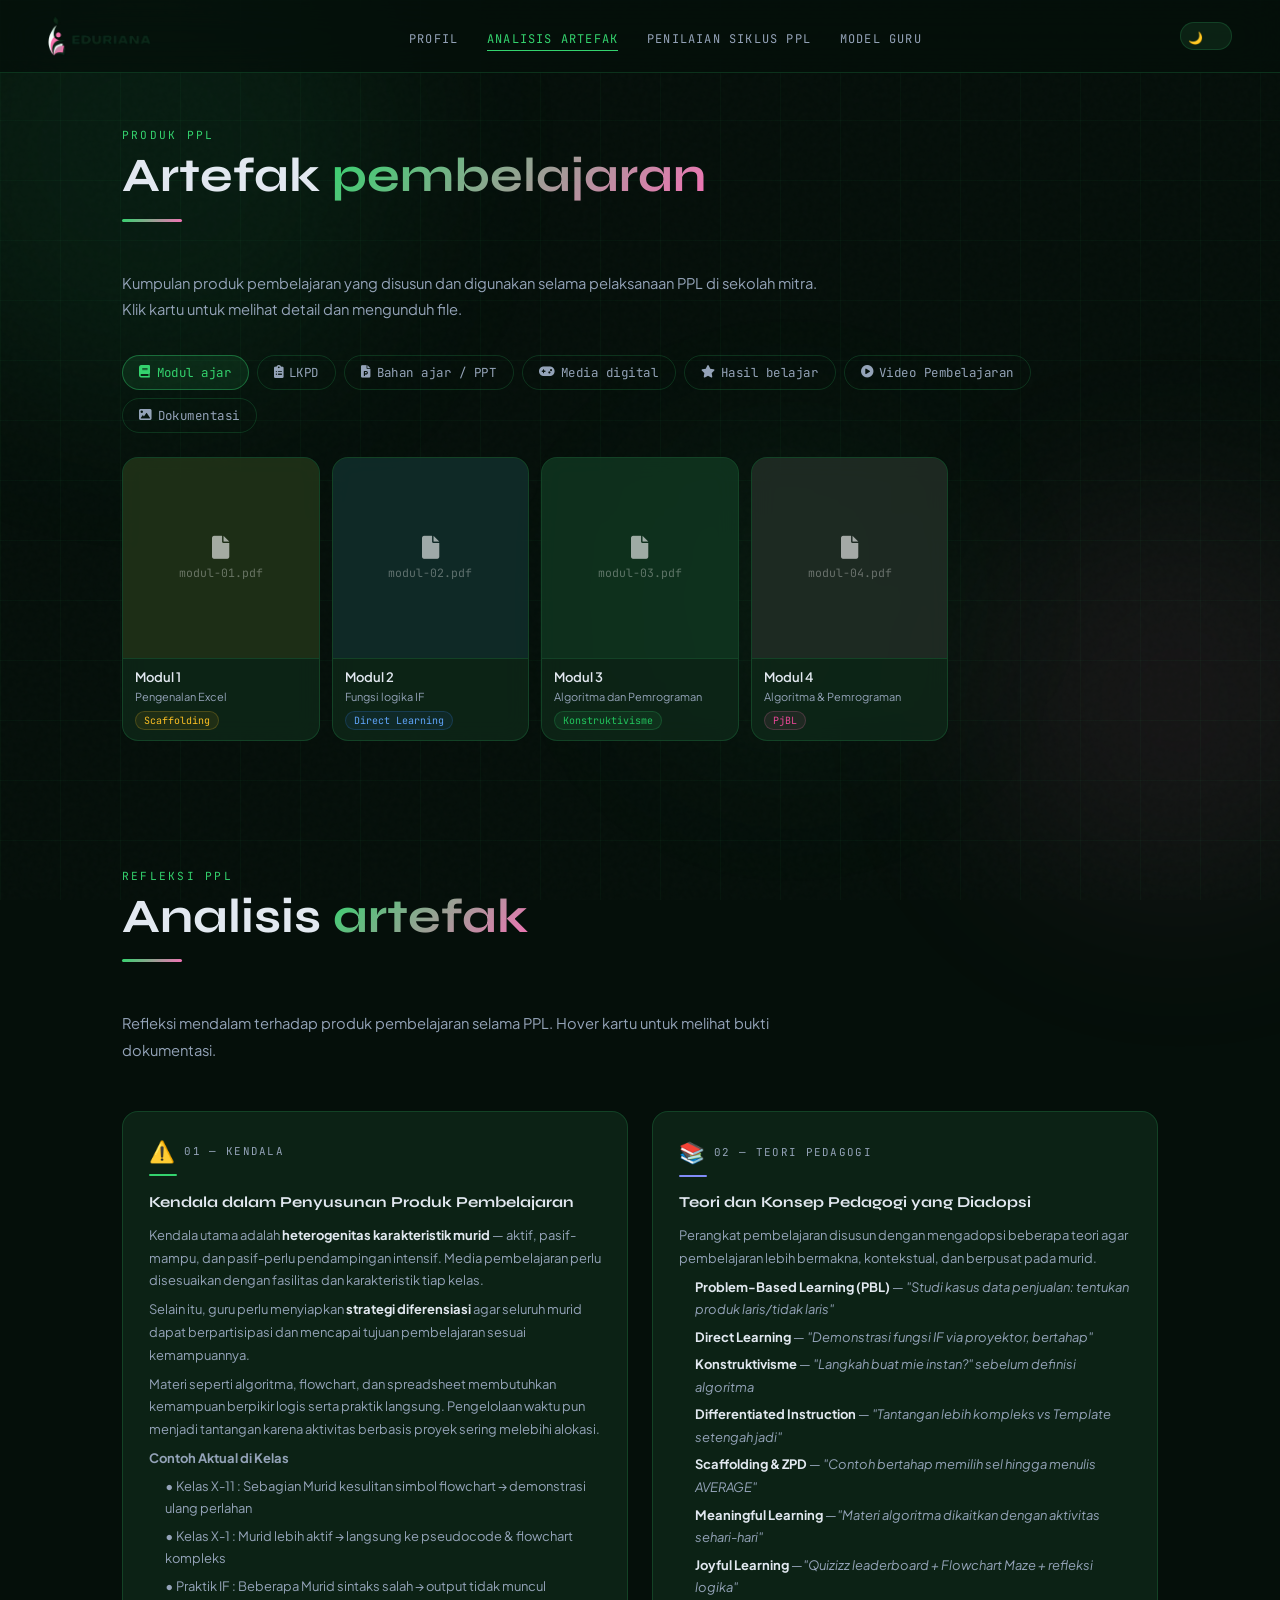
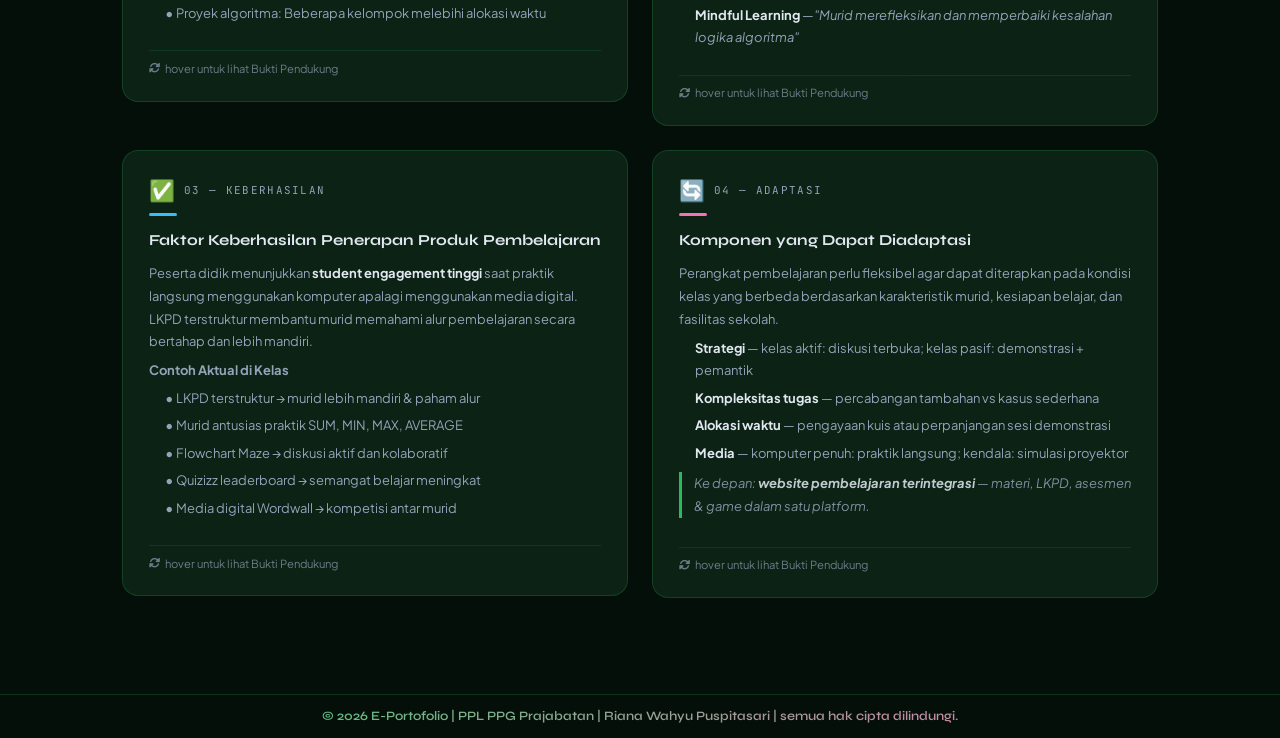
==== commit a7dca3a3: "final touch" ====
--- a/html/artefak.html
+++ b/html/artefak.html
@@ -33,7 +33,6 @@
             <li><a href="artefak.html" class="nav-active">Analisis Artefak</a></li>
             <li><a href="siklus.html">Penilaian Siklus PPL</a></li>
             <li><a href="model.html">Model Guru</a></li>
-            <li><a href="observasi.html">Observasi</a></li>
         </ul>
         <button class="theme-toggle" onclick="toggleTheme()" aria-label="Toggle tema"></button>
     </nav>
@@ -590,38 +589,103 @@
              PANEL: VIDEO PEMBELAJARAN (BARU)
         ═════════════════════════════════════════ -->
         <div id="panel-video" class="arf-panel">
-    <div class="vp-grid reveal" id="vpGrid">
-        <!-- Kartu 1 -->
-        <div class="vp-card">
-            <div class="vp-thumb" id="vpThumb-0">
-                <img class="vp-preview-img"
-                     src="https://img.youtube.com/vi/dQw4w9WgXcQ/hqdefault.jpg"
-                     alt="Pengenalan HTML & CSS">
-                <button class="vp-play-btn" onclick="vpPlay(0,'dQw4w9WgXcQ')" aria-label="Putar video">
-                    <i class="fas fa-play"></i>
-                </button>
-            </div>
-            <div class="vp-meta">
-                <p class="vp-title">Pengenalan HTML &amp; CSS — Siklus 1</p>
-                <p class="vp-info"><i class="fas fa-users"></i> Kelas XI B &nbsp;&middot;&nbsp; <i class="fas fa-calendar-alt"></i> 18 Maret 2025</p>
-            </div>
-        </div>
-        <!-- Kartu 2 -->
-        <div class="vp-card">
-            <div class="vp-thumb" id="vpThumb-1">
-                <img class="vp-preview-img"
-                     src="https://img.youtube.com/vi/aircAruvnKk/hqdefault.jpg"
-                     alt="Algoritma & Pemrograman">
-                <button class="vp-play-btn" onclick="vpPlay(1,'aircAruvnKk')" aria-label="Putar video">
-                    <i class="fas fa-play"></i>
-                </button>
-            </div>
-            <div class="vp-meta">
-                <p class="vp-title">Algoritma &amp; Pemrograman Dasar</p>
-                <p class="vp-info"><i class="fas fa-users"></i> Kelas XI C &nbsp;&middot;&nbsp; <i class="fas fa-calendar-alt"></i> 25 Maret 2025</p>
-            </div>
-        </div>
-    </div>
+            <div class="vp-grid reveal" id="vpGrid">
+                <!-- Kartu 1 -->
+                <div class="vp-card">
+                    <div class="vp-thumb" id="vpThumb-0">
+                        <img class="vp-preview-img"
+                            src="https://img.youtube.com/vi/1raf6XCNqqw/hqdefault.jpg"
+                            alt="Pengenalan HTML & CSS">
+                    <button class="vp-play-btn" onclick="vpPlay(0,'1raf6XCNqqw')" aria-label="Putar video">
+                            <i class="fas fa-play"></i>
+                        </button>
+                    </div>
+                    <div class="vp-meta">
+                        <p class="vp-title">Excel - IF</p>
+                        <p class="vp-info"><i class="fas fa-users"></i> Kelas X &nbsp;&middot;&nbsp; <i class="fas fa-calendar-alt"></i> 27 April 2026</p>
+                    </div>
+                </div>
+                
+                <!-- Kartu 2 -->
+                <div class="vp-card">
+                    <div class="vp-thumb" id="vpThumb-1">
+                        <img class="vp-preview-img"
+                            src="https://img.youtube.com/vi/uw_DhI-mXAc/hqdefault.jpg"
+                            alt="Algoritma & Pemrograman">
+                        <button class="vp-play-btn" onclick="vpPlay(1,'uw_DhI-mXAc')" aria-label="Putar video">
+                            <i class="fas fa-play"></i>
+                        </button>
+                    </div>
+                    <div class="vp-meta">
+                        <p class="vp-title">Pengenalan Algoritma &amp; Pemrograman</p>
+                        <p class="vp-info"><i class="fas fa-users"></i> Kelas X &nbsp;&middot;&nbsp; <i class="fas fa-calendar-alt"></i> 04 Mei 2026</p>
+                    </div>
+                </div>
+
+                <!-- Kartu 3 -->
+                <div class="vp-card">
+                    <div class="vp-thumb" id="vpThumb-1">
+                        <img class="vp-preview-img"
+                            src="https://img.youtube.com/vi/dg-9TGpLUbI/hqdefault.jpg"
+                            alt="Algoritma & Pemrograman">
+                        <button class="vp-play-btn" onclick="vpPlay(2,'udg-9TGpLUbI')" aria-label="Putar video">
+                            <i class="fas fa-play"></i>
+                        </button>
+                    </div>
+                    <div class="vp-meta">
+                        <p class="vp-title">Praktik Algoritma &amp; Flowchart</p>
+                        <p class="vp-info"><i class="fas fa-users"></i> Kelas X &nbsp;&middot;&nbsp; <i class="fas fa-calendar-alt"></i> 20 Mei 2026</p>
+                    </div>
+                </div>
+
+                <!-- Kartu 4 -->
+                <div class="vp-card">
+                    <div class="vp-thumb" id="vpThumb-1">
+                        <img class="vp-preview-img"
+                            src="https://img.youtube.com/vi/SJS39a8sm70/hqdefault.jpg"
+                            alt="Algoritma & Pemrograman">
+                        <button class="vp-play-btn" onclick="vpPlay(3,'SJS39a8sm70')" aria-label="Putar video">
+                            <i class="fas fa-play"></i>
+                        </button>
+                    </div>
+                    <div class="vp-meta">
+                        <p class="vp-title">Mengenal Bahasa C</p>
+                        <p class="vp-info"><i class="fas fa-users"></i> Kelas XI &nbsp;&middot;&nbsp; <i class="fas fa-calendar-alt"></i> 08 Mei 2026</p>
+                    </div>
+                </div>
+
+                <!-- Kartu 5 -->
+                <div class="vp-card">
+                    <div class="vp-thumb" id="vpThumb-0">
+                        <img class="vp-preview-img"
+                            src="https://img.youtube.com/vi/IZAHC3UQ2Y8/hqdefault.jpg"
+                            alt="Pengenalan HTML & CSS">
+                    <button class="vp-play-btn" onclick="vpPlay(4,'IZAHC3UQ2Y8')" aria-label="Putar video">
+                            <i class="fas fa-play"></i>
+                        </button>
+                    </div>
+                    <div class="vp-meta">
+                        <p class="vp-title">Excel - IF</p>
+                        <p class="vp-info"><i class="fas fa-users"></i> Kelas X &nbsp;&middot;&nbsp; <i class="fas fa-calendar-alt"></i> 29 April 2026</p>
+                    </div>
+                </div>
+
+                <!-- Kartu 6 -->
+                <div class="vp-card">
+                    <div class="vp-thumb" id="vpThumb-1">
+                        <img class="vp-preview-img"
+                            src="https://img.youtube.com/vi/5Z-JZJUYeZs/hqdefault.jpg"
+                            alt="Algoritma & Pemrograman">
+                        <button class="vp-play-btn" onclick="vpPlay(5,'5Z-JZJUYeZs')" aria-label="Putar video">
+                            <i class="fas fa-play"></i>
+                        </button>
+                    </div>
+                    <div class="vp-meta">
+                        <p class="vp-title">Pengenalan Algoritma &amp; Pemrograman</p>
+                        <p class="vp-info"><i class="fas fa-users"></i> Kelas X &nbsp;&middot;&nbsp; <i class="fas fa-calendar-alt"></i> 06 Mei 2026</p>
+                    </div>
+                </div>
+            </div>
         </div>
  
         <!-- ════════════════════════════════════════
@@ -638,7 +702,7 @@
                     <figcaption>Foto Bersama Rekan PPL</figcaption>
                 </figure>
                 <figure class="dok-item" onclick="openDokLightbox(this)">
-                    <img src="../image-dokum/FOTO 8.png" alt="Praktik coding" loading="lazy">
+                    <img src="../image-dokum/FOTO 8.jpeg" alt="Praktik coding" loading="lazy">
                     <figcaption>Rapat Bersama Guru Pamong</figcaption>
                 </figure>
                 <figure class="dok-item" onclick="openDokLightbox(this)">
@@ -648,6 +712,10 @@
                 <figure class="dok-item" onclick="openDokLightbox(this)">
                     <img src="../image-dokum/FOTO 10.png" alt="Asesmen formatif" loading="lazy">
                     <figcaption>Mengajar Excel di Kelas</figcaption>
+                </figure>
+                <figure class="dok-item" onclick="openDokLightbox(this)">
+                    <img src="../image-dokum/FOTO 22.jpg" alt="Asesmen formatif" loading="lazy">
+                    <figcaption>Wawancara Bersama Wakasek</figcaption>
                 </figure>
                 <figure class="dok-item" onclick="openDokLightbox(this)">
                     <img src="../image-dokum/FOTO 4.jpg" alt="Demo produk" loading="lazy">
@@ -662,7 +730,7 @@
                     <figcaption>Foto bersama kelas XI</figcaption>
                 </figure>
                 <figure class="dok-item" onclick="openDokLightbox(this)">
-                    <img src="../image-dokum/FOTO 14.png" alt="Foto bersama" loading="lazy">
+                    <img src="../image-dokum/FOTObersama.png" alt="Foto bersama" loading="lazy">
                     <figcaption>Pengawasan Pembelajaran di Kelas</figcaption>
                 </figure>
                 <figure class="dok-item" onclick="openDokLightbox(this)">
--- a/style.css
+++ b/style.css
@@ -417,6 +417,328 @@
 .quote-text { font-family:'Syne',sans-serif; font-size:1.15rem; line-height:1.7; font-style:italic; }
 .quote-author { margin-top: 1rem; color: var(--muted); font-size: 0.82rem; }
 
+
+/* ── PEMBIMBING PPL ── */
+.pembimbing-wrap {
+    margin-top: 1.5rem;
+}
+
+.pembimbing-label {
+    font-family: 'JetBrains Mono', monospace;
+    font-size: 0.7rem;
+    letter-spacing: 0.14em;
+    text-transform: uppercase;
+    color: var(--accent);
+    margin-bottom: 0.75rem;
+}
+
+.pembimbing-grid {
+    display: flex;
+    flex-direction: column;
+    gap: 0.75rem;
+}
+
+.pembimbing-card {
+    display: flex;
+    align-items: center;
+    gap: 1rem;
+    padding: 0.9rem 1.1rem;
+    background: var(--card);
+    border: 1px solid var(--border);
+    border-radius: var(--radius-md);
+    backdrop-filter: blur(12px);
+    transition: transform 0.3s, box-shadow 0.3s, border-color 0.3s;
+}
+
+.pembimbing-card:hover {
+    transform: translateY(-3px);
+    box-shadow: 0 16px 40px rgba(52,211,110,0.08);
+    border-color: rgba(52,211,110,0.3);
+}
+
+.pembimbing-avatar {
+    width: 44px;
+    height: 44px;
+    border-radius: 12px;
+    background: rgba(52,211,110,0.1);
+    border: 1px solid rgba(52,211,110,0.25);
+    color: var(--accent);
+    font-family: 'JetBrains Mono', monospace;
+    font-size: 0.68rem;
+    font-weight: 600;
+    display: flex;
+    align-items: center;
+    justify-content: center;
+    flex-shrink: 0;
+}
+
+.pembimbing-avatar.dpl {
+    background: rgba(244,114,182,0.1);
+    border-color: rgba(244,114,182,0.25);
+    color: var(--accent2);
+}
+
+.pembimbing-info {
+    display: flex;
+    flex-direction: column;
+    gap: 2px;
+}
+
+.pembimbing-role {
+    font-family: 'JetBrains Mono', monospace;
+    font-size: 0.65rem;
+    letter-spacing: 0.1em;
+    text-transform: uppercase;
+    color: var(--muted);
+}
+
+.pembimbing-name {
+    font-size: 0.9rem;
+    font-weight: 600;
+    color: var(--text);
+}
+
+.pembimbing-detail {
+    font-size: 0.75rem;
+    color: var(--muted);
+}
+
+.pembimbing-foto {
+    width: 44px;
+    height: 44px;
+    border-radius: 12px;
+    object-fit: cover;
+    object-position: center top;
+    flex-shrink: 0;
+    border: 1px solid var(--border);
+}
+
+
+
+/* ═══════════════════════════════════════════════════
+   FIX PROFIL SECTION — paste di bawah style.css
+   (menggantikan tambahan_style.css sebelumnya)
+   ═══════════════════════════════════════════════════ */
+
+/* ── SECTION HEADER (rp-label, rp-title, rp-divider) ── */
+.rp-label {
+  font-family: 'JetBrains Mono', monospace;
+  font-size: 0.7rem; letter-spacing: 0.2em;
+  text-transform: uppercase; color: var(--accent);
+  margin-bottom: 0.5rem;
+}
+.rp-title {
+  font-family: 'Syne', sans-serif;
+  font-size: clamp(2rem, 5vw, 3rem);
+  font-weight: 700; line-height: 1.1; margin-bottom: 1rem; color: var(--text);
+}
+.rp-title span {
+  background: var(--gradient);
+  -webkit-background-clip: text; -webkit-text-fill-color: transparent;
+}
+.rp-divider {
+  width: 60px; height: 3px;
+  background: var(--gradient); border-radius: 2px; margin-bottom: 3rem;
+}
+
+/* ── GRID LAYOUT ── */
+.rp-grid {
+  display: grid;
+  grid-template-columns: 1fr 1fr;
+  gap: 1.5rem;
+  align-items: start;
+}
+.rp-col {
+  display: flex; flex-direction: column; gap: 1.25rem;
+}
+
+/* ── CARD ── */
+.rp-card {
+  background: var(--card);
+  border: 1px solid var(--border);
+  border-radius: var(--radius-md);
+  backdrop-filter: blur(12px);
+  padding: 1.5rem;
+  transition: transform 0.3s, box-shadow 0.3s, border-color 0.3s;
+}
+.rp-card:hover {
+  transform: translateY(-4px);
+  box-shadow: 0 20px 60px rgba(52,211,110,0.08);
+  border-color: rgba(52,211,110,0.28);
+}
+
+/* ── AVATAR FOTO ── */
+.rp-avatar-photo {
+  width: 195px; height: 195px;
+  border-radius: 20px; overflow: hidden;
+  margin-bottom: 1rem;
+  border: 2px solid rgba(52,211,110,0.35);
+  box-shadow: 0 0 20px rgba(52,211,110,0.18);
+  display: flex; align-items: center; justify-content: center;
+  background: var(--gradient); font-size: 24px;
+}
+.rp-avatar-img {
+  width: 100%; height: 100%;
+  object-fit: cover; object-position: center top; display: block;
+}
+
+/* ── NAME / ROLE / BIO ── */
+.rp-name {
+  font-family: 'Syne', sans-serif;
+  font-size: 1.2rem; font-weight: 700;
+  margin-bottom: 2px; color: var(--text);
+}
+.rp-role {
+  font-size: 12px; color: var(--accent);
+  font-family: 'JetBrains Mono', monospace;
+  letter-spacing: 0.06em; margin-bottom: 1rem;
+}
+.rp-bio {
+  font-size: 13.5px; color: var(--muted); line-height: 1.75;
+}
+
+/* ── BIODATA ROWS ── */
+.bio-rows {
+  display: flex; flex-direction: column;
+  margin-top: 1rem; border-radius: 10px;
+  overflow: hidden; border: 0.5px solid var(--border);
+}
+.bio-row {
+  display: flex; align-items: center; gap: 10px;
+  padding: 9px 12px; border-bottom: 0.5px solid var(--border);
+  font-size: 13px; transition: background 0.2s;
+}
+.bio-row:last-child { border-bottom: none; }
+.bio-row:hover { background: rgba(52,211,110,0.03); }
+.bio-row-label {
+  color: var(--muted); min-width: 110px;
+  display: flex; align-items: center; gap: 7px; font-size: 12px;
+}
+.bio-icon { font-size: 14px; }
+.bio-row-val { color: var(--text); font-weight: 500; }
+.zodiak-badge {
+  display: inline-flex; align-items: center; gap: 5px;
+  font-size: 12px; padding: 3px 10px; border-radius: 999px;
+  background: rgba(244,114,182,0.08); border: 0.5px solid rgba(244,114,182,0.25);
+  color: #f472b6;
+}
+
+/* ── CHIPS ── */
+.rp-chips { display: flex; flex-wrap: wrap; gap: 6px; margin-top: 1rem; }
+.rp-chip {
+  font-size: 11px; padding: 3px 10px; border-radius: 999px;
+  border: 0.5px solid var(--border); color: var(--muted);
+  font-family: 'JetBrains Mono', monospace;
+  transition: border-color 0.2s, color 0.2s; cursor: default;
+}
+.rp-chip:hover { border-color: var(--accent); color: var(--accent); }
+
+/* ── QUOTE CARD ── */
+.rp-quote-card {
+  background: var(--card); border: 1px solid var(--border);
+  border-left: 3px solid #f472b6;
+  border-radius: 0 var(--radius-md) var(--radius-md) 0;
+  padding: 1rem 1.25rem; backdrop-filter: blur(12px);
+}
+.rp-quote-mark {
+  font-size: 32px; line-height: 1; color: #f472b6;
+  opacity: 0.4; margin-bottom: 4px; font-family: Georgia, serif;
+}
+.rp-quote-text { font-size: 13px; font-style: italic; color: var(--muted); line-height: 1.7; }
+.rp-quote-author { font-size: 11px; color: var(--muted); opacity: 0.6; margin-top: 8px; }
+
+/* ── SECTION HEAD ── */
+.rp-section-head {
+  font-family: 'JetBrains Mono', monospace;
+  font-size: 11px; letter-spacing: 0.14em; text-transform: uppercase;
+  color: var(--accent); margin-bottom: 12px;
+  display: flex; align-items: center; gap: 6px;
+}
+.rp-section-head::before {
+  content: ''; display: inline-block;
+  width: 18px; height: 1.5px; background: var(--accent);
+}
+
+/* ── GOAL ITEMS ── */
+.rp-goal-item {
+  display: flex; align-items: flex-start; gap: 10px;
+  font-size: 13px; color: var(--muted); line-height: 1.65;
+  padding: 8px 10px; border-radius: 8px;
+  background: rgba(52,211,110,0.03); border: 0.5px solid var(--border);
+  margin-bottom: 7px; transition: background 0.2s, border-color 0.2s;
+}
+.rp-goal-item:last-child { margin-bottom: 0; }
+.rp-goal-item:hover { background: rgba(52,211,110,0.06); border-color: rgba(52,211,110,0.2); }
+.rp-goal-dot { width: 6px; height: 6px; border-radius: 50%; flex-shrink: 0; margin-top: 6px; }
+
+/* ── INSPIRASI ── */
+.rp-insp-item { display: flex; gap: 10px; align-items: flex-start; margin-bottom: 12px; }
+.rp-insp-item:last-of-type { margin-bottom: 0; }
+.rp-insp-icon {
+  width: 34px; height: 34px; border-radius: 9px;
+  display: flex; align-items: center; justify-content: center;
+  font-size: 15px; flex-shrink: 0;
+}
+.rp-insp-text { font-size: 13px; color: var(--muted); line-height: 1.7; }
+.rp-insp-text strong { color: var(--text); font-weight: 500; }
+.rp-insp-tagline {
+  margin-top: 1rem; padding: 10px 12px; font-size: 13px;
+  color: var(--muted); line-height: 1.7;
+  border-left: 2.5px solid var(--accent);
+  background: rgba(52,211,110,0.04);
+  border-radius: 0 8px 8px 0; font-style: italic;
+}
+
+/* ── EDUCATION TIMELINE ── */
+.edu-timeline {
+  display: flex; flex-direction: column;
+  position: relative; padding-left: 20px;
+}
+.edu-timeline::before {
+  content: ''; position: absolute; left: 6px; top: 8px; bottom: 8px;
+  width: 1.5px;
+  background: linear-gradient(to bottom, #34d36e, #818cf8, #f472b6, #fbbf24, #60a5fa);
+  border-radius: 2px;
+}
+.edu-item { position: relative; padding: 0 0 18px 16px; cursor: default; }
+.edu-item:last-child { padding-bottom: 0; }
+.edu-dot {
+  position: absolute; left: -14px; top: 22px;
+  width: 10px; height: 10px; border-radius: 50%;
+  border: 2px solid #34d36e; background: var(--bg);
+  transition: transform 0.3s;
+}
+.edu-item:hover .edu-dot { transform: scale(1.4); }
+.edu-item:nth-child(1) .edu-dot { border-color: #34d36e; }
+.edu-item:nth-child(2) .edu-dot { border-color: #818cf8; }
+.edu-item:nth-child(3) .edu-dot { border-color: #f472b6; }
+.edu-item:nth-child(4) .edu-dot { border-color: #fbbf24; }
+.edu-item:nth-child(5) .edu-dot { border-color: #60a5fa; background: #60a5fa; }
+
+/* ── EDU SVG BUILDING ── */
+.edu-building { margin-bottom: 5px; }
+.edu-svg { width: 72px; height: 48px; display: block; transition: transform 0.3s ease; }
+.edu-item:hover .edu-svg { transform: scale(1.1) translateY(-3px); }
+.edu-svg-active { filter: drop-shadow(0 0 6px rgba(96,165,250,0.5)); }
+.edu-year {
+  font-size: 11px; color: var(--muted);
+  font-family: 'JetBrains Mono', monospace; margin-bottom: 2px; opacity: 0.7;
+}
+.edu-school { font-size: 13.5px; font-weight: 500; color: var(--text); margin-bottom: 1px; }
+.edu-level { font-size: 11.5px; color: var(--muted); }
+.edu-badge {
+  display: inline-block; font-size: 10px; padding: 2px 8px; border-radius: 999px;
+  background: rgba(96,165,250,0.1); border: 0.5px solid rgba(96,165,250,0.3);
+  color: #60a5fa; margin-top: 3px;
+}
+
+/* ── RESPONSIVE ── */
+@media (max-width: 768px) {
+  .rp-grid { grid-template-columns: 1fr; }
+  .rp-title { font-size: 1.8rem; }
+}
+
+
 /* ═══════════════════════════════════════════════
    SECTION INSTITUSI — Flip Card + Dual Map Pin
    Tempel di bagian bawah style.css
@@ -755,6 +1077,33 @@
     position: absolute;
     inset: 0;
     pointer-events: none;
+}
+
+.institusi-right {
+    display: flex;
+    flex-direction: column;
+    gap: 1rem;
+    height: 100%;
+}
+
+.map-deco-wrap {
+    flex: 1;  /* bagi tinggi rata antara dua peta */
+}
+
+.map-real-wrap iframe {
+    height: 100%;
+    min-height: 160px;
+}
+
+.map-real-wrap {
+    flex: 1;
+    display: flex;
+    flex-direction: column;
+}
+
+.map-deco-wrap {
+    display: flex;
+    flex-direction: column;
 }
 
 
--- a/artefak.css
+++ b/artefak.css
@@ -887,4 +887,10 @@
   0%   { background-position: 0% 50%; }
   50%  { background-position: 100% 50%; }
   100% { background-position: 0% 50%; }
+}
+
+.dok-item img[src=""] ,
+.dok-item:has(img:-moz-broken),
+.dok-item:has(img[data-broken="true"]) {
+    display: none;
 }
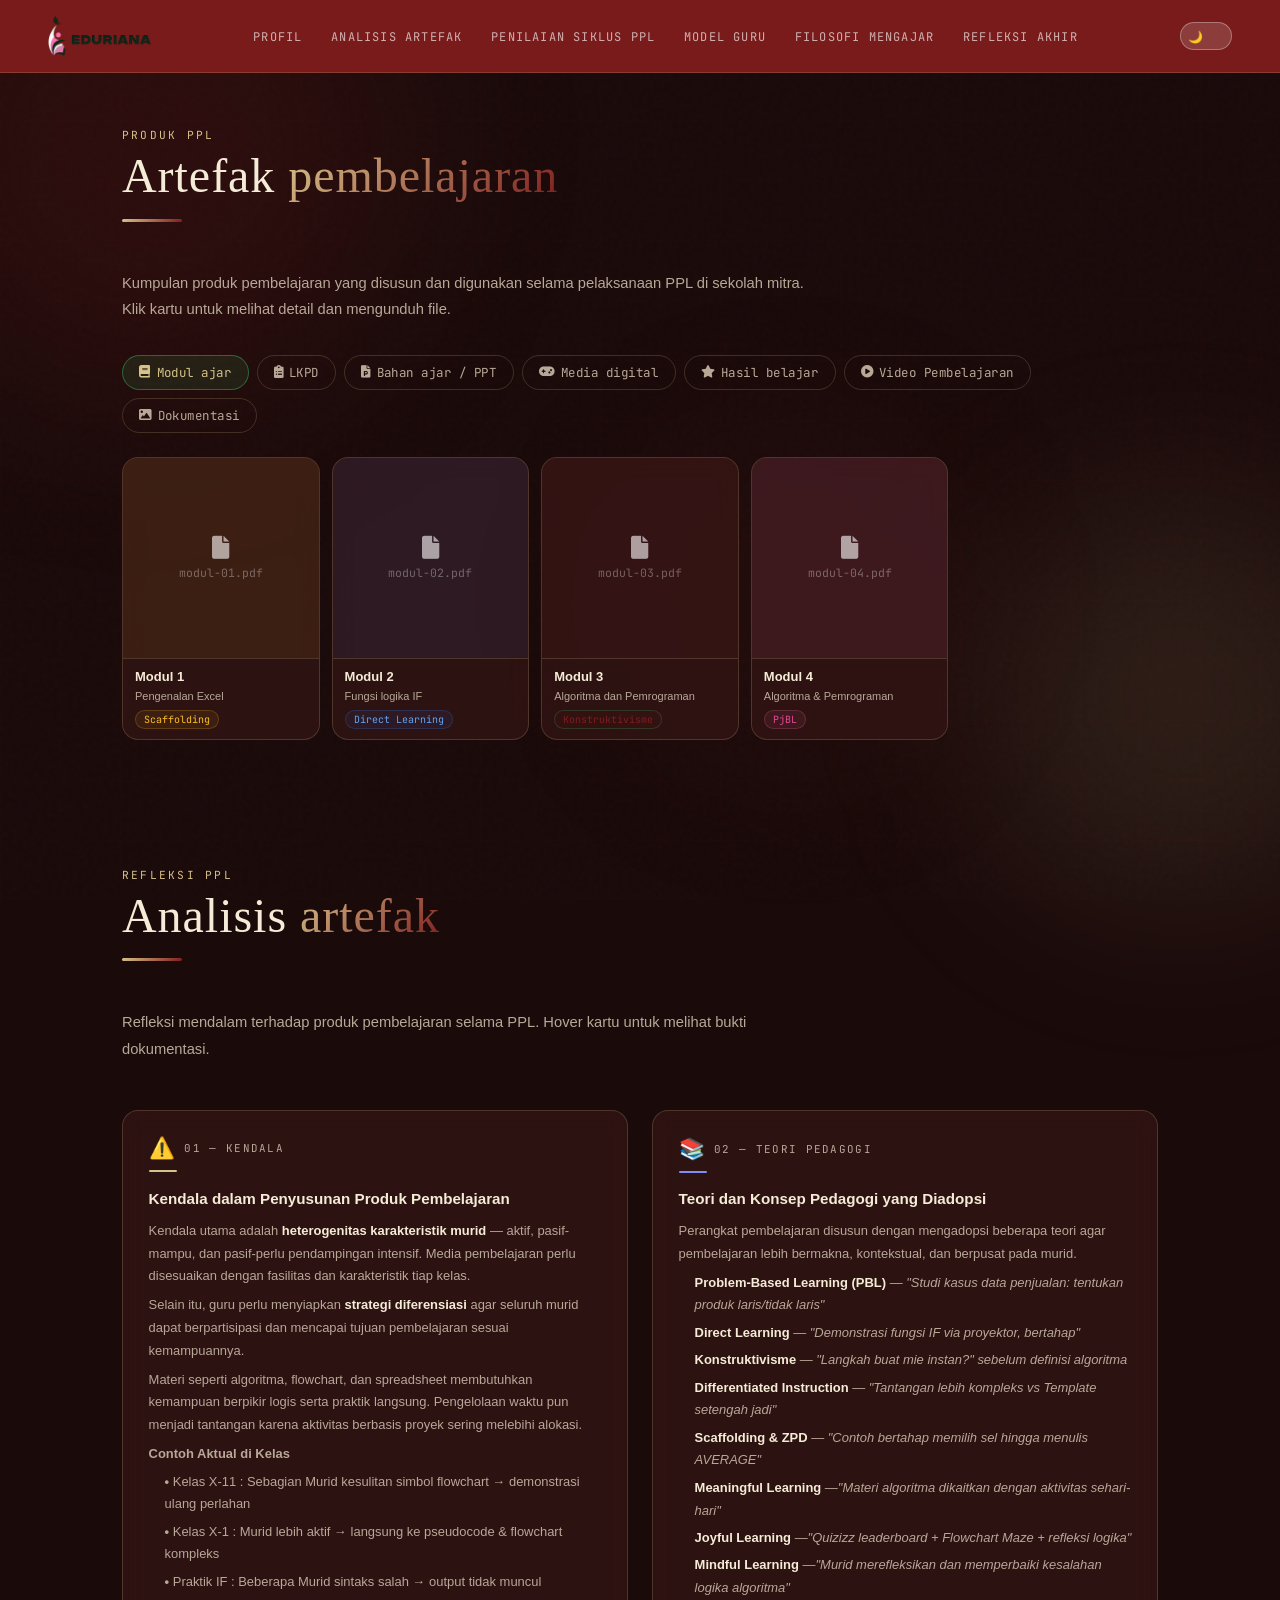
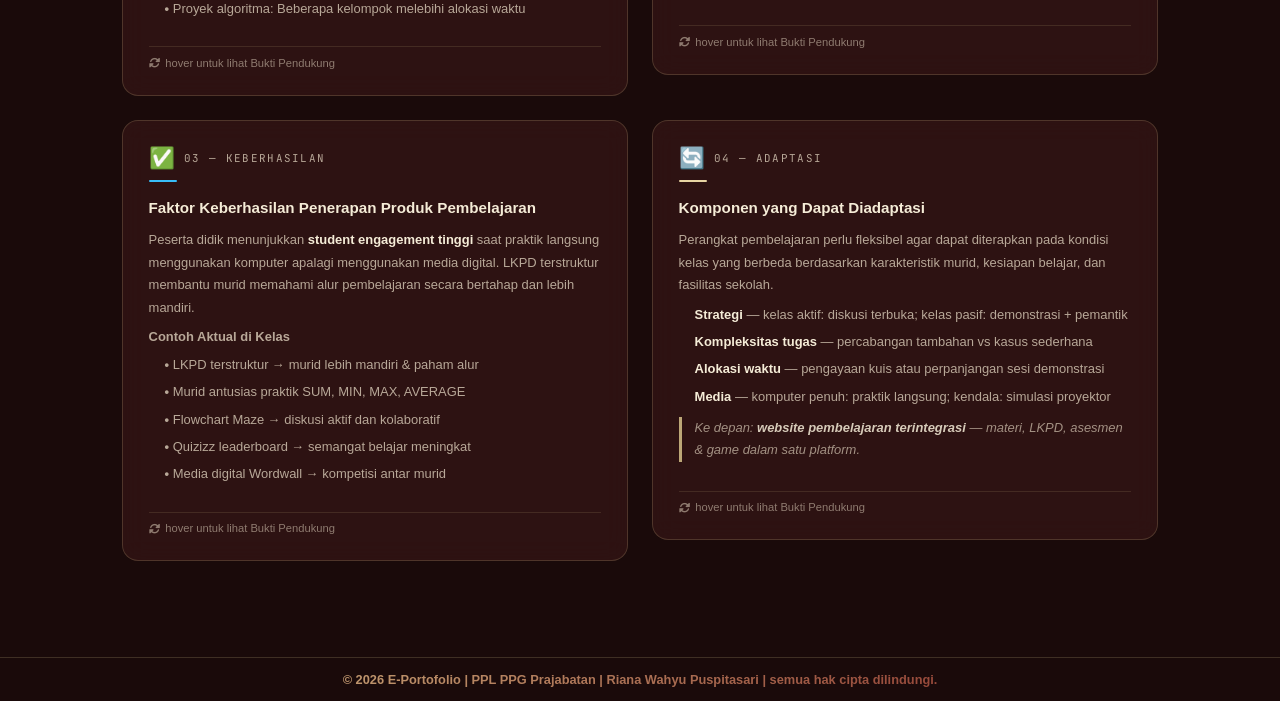
==== commit 679c7724: "nambah filosofi sama refleksi" ====
--- a/html/artefak.html
+++ b/html/artefak.html
@@ -29,10 +29,12 @@
             <img src="../image/logo2.png" alt="Logo Portfolio">
         </a>
         <ul class="nav-links">
-            <li><a href="profil.html">Profil</a></li>
-            <li><a href="artefak.html" class="nav-active">Analisis Artefak</a></li>
-            <li><a href="siklus.html">Penilaian Siklus PPL</a></li>
-            <li><a href="model.html">Model Guru</a></li>
+            <li><a href="/html/profil.html">Profil</a></li>
+            <li><a href="/html/artefak.html">Analisis Artefak</a></li>
+            <li><a href="/html/siklus.html">Penilaian Siklus PPL</a></li>
+            <li><a href="/html/model.html">Model Guru</a></li>
+            <li><a href="/html/filosofi.html">Filosofi Mengajar</a></li>
+            <li><a href="/html/refleksi.html">Refleksi Akhir</a></li>
         </ul>
         <button class="theme-toggle" onclick="toggleTheme()" aria-label="Toggle tema"></button>
     </nav>
--- a/style.css
+++ b/style.css
@@ -5,40 +5,48 @@
 
 /* ── 1. CSS VARIABLES / TOKENS ── */
 :root {
-  --bg:       #050f0a;
-  --bg2:      #0a1a10;
-  --bg3:      #0f2a1a;
-  --card:     rgba(15,42,26,0.75);
-  --border:   rgba(52,211,110,0.18);
-  --accent:   #34d36e;
-  --accent2:  #f472b6;
-  --accent3:  #4ade80;
-  --danger:   #f87171;
-  --warn:     #fbbf24;
-  --text:     #e2e8f0;
-  --muted:    #94a3b8;
-  --glow:     rgba(52,211,110,0.15);
-  --gradient: linear-gradient(135deg, #34d36e, #f472b6);
+  --primary:   #7F1D1D;
+  --secondary: #D6C28A;
+  /* DEFAULT = DARK MODE */
+  --bg:        #1A0A0A;
+  --bg2:       #2A1010;
+  --bg3:       #3A1818;
+  --card:      rgba(50,20,20,0.80);
+  --border:    rgba(214,194,138,0.20);
+  --accent:    #D6C28A;
+  --accent2:   #E8D5A3;
+  --accent3:   #D4A017;
+  --danger:    #f87171;
+  --warn:      #D4A017;
+  --text:      #F5ECD7;
+  --muted:     #B8A898;
+  --glow:      rgba(214,194,138,0.12);
+  --gradient:  linear-gradient(135deg, #D6C28A, #7F1D1D);
   --radius-sm: 10px;
   --radius-md: 16px;
   --radius-lg: 24px;
 }
+/* LIGHT MODE = Ivory/Cream */
 [data-theme="light"] {
-  --bg:    #f0fff4;
-  --bg2:   #dcfce7;
-  --bg3:   #bbf7d0;
-  --card:  rgba(255,255,255,0.9);
-  --border:rgba(52,211,110,0.22);
-  --text:  #1e293b;
-  --muted: #475569;
-  --glow:  rgba(52,211,110,0.08);
+  --bg:    #FFFDF7;
+  --bg2:   #F5F0E8;
+  --bg3:   #EDE8DC;
+  --card:  rgba(255,255,255,0.95);
+  --border:rgba(127,29,29,0.18);
+  --accent:    #7F1D1D;
+  --accent2:   #D6C28A;
+  --accent3:   #B8860B;
+  --text:  #2D2424;
+  --muted: #7A6A6A;
+  --glow:  rgba(127,29,29,0.08);
+  --gradient: linear-gradient(135deg, #7F1D1D, #D6C28A);
 }
 
 /* ── 2. RESET & BASE ── */
 *, *::before, *::after { box-sizing: border-box; margin: 0; padding: 0; }
 html { scroll-behavior: smooth; font-size: 16px; }
 body {
-  font-family: 'Plus Jakarta Sans', sans-serif;
+  font-family: 'Manrope', sans-serif;
   background: var(--bg);
   color: var(--text);
   overflow-x: hidden;
@@ -58,8 +66,8 @@
 .bg-grid {
   position: fixed; inset: 0; z-index: 0; pointer-events: none;
   background-image:
-    linear-gradient(rgba(52,211,110,0.04) 1px, transparent 1px),
-    linear-gradient(90deg, rgba(52,211,110,0.04) 1px, transparent 1px);
+    linear-gradient(rgba(127,29,29,0.04) 1px, transparent 1px),
+    linear-gradient(90deg, rgba(127,29,29,0.04) 1px, transparent 1px);
   background-size: 60px 60px;
   animation: gridShift 20s linear infinite;
 }
@@ -68,21 +76,21 @@
   pointer-events: none; z-index: 0;
   animation: orbFloat 12s ease-in-out infinite;
 }
-.orb1 { width:500px; height:500px; background:rgba(52,211,110,0.07); top:-100px; left:-100px; }
-.orb2 { width:400px; height:400px; background:rgba(244,114,182,0.07); bottom:0; right:-100px; animation-delay:-6s; }
-.orb3 { width:300px; height:300px; background:rgba(74,222,128,0.05); top:50%; left:50%; animation-delay:-3s; }
+.orb1 { width:500px; height:500px; background:rgba(127,29,29,0.18); top:-100px; left:-100px; }
+.orb2 { width:400px; height:400px; background:rgba(214,194,138,0.10); bottom:0; right:-100px; animation-delay:-6s; }
+.orb3 { width:300px; height:300px; background:rgba(127,29,29,0.10); top:50%; left:50%; animation-delay:-3s; }
 
 /* ── 4. NAVBAR ── */
 nav {
   position: fixed; top: 0; left: 0; right: 0; z-index: 100;
   display: flex; align-items: center; justify-content: space-between;
   padding: 1rem 3rem;
-  background: rgba(5,15,10,0.75);
+  background: rgba(127,29,29,0.95);
   backdrop-filter: blur(20px);
   border-bottom: 1px solid var(--border);
   transition: background 0.4s;
 }
-[data-theme="light"] nav { background: rgba(240,255,244,0.85); }
+[data-theme="light"] nav { background: rgba(127,29,29,0.95); }
 
 .nav-logo {
   display: flex;
@@ -105,19 +113,19 @@
 
 .nav-links { display: flex; gap: 1.8rem; }
 .nav-links a {
-  color: var(--muted); font-size: 0.75rem;
+  color: rgba(255,255,255,0.65); font-size: 0.75rem;
   font-family: 'JetBrains Mono', monospace;
   letter-spacing: 0.1em; text-transform: uppercase;
   transition: color 0.3s; position: relative;
 }
 .nav-links a::after {
   content: ''; position: absolute; bottom: -4px; left: 0; right: 0;
-  height: 1px; background: var(--accent); transform: scaleX(0); transition: transform 0.3s;
-}
-.nav-links a:hover { color: var(--accent); }
+  height: 1px; background: #D6C28A; transform: scaleX(0); transition: transform 0.3s;
+}
+.nav-links a:hover { color: #D6C28A; }
 .nav-links a:hover::after { transform: scaleX(1); }
 .theme-toggle {
-  background: var(--card); border: 1px solid var(--border); border-radius: 50px;
+  background: rgba(255,255,255,0.15); border: 1px solid rgba(255,255,255,0.3); border-radius: 50px;
   width: 52px; height: 28px; position: relative; transition: all 0.3s;
 }
 .theme-toggle::before {
@@ -145,7 +153,7 @@
 }
 .hero-badge {
   display: inline-flex; align-items: center; gap: 0.5rem;
-  background: rgba(52,211,110,0.08); border: 1px solid rgba(52,211,110,0.2);
+  background: rgba(127,29,29,0.08); border: 1px solid rgba(127,29,29,0.2);
   border-radius: 50px; padding: 0.4rem 1.1rem;
   font-family: 'JetBrains Mono', monospace; font-size: 0.75rem; color: var(--accent);
   margin-bottom: 2rem;
@@ -157,7 +165,7 @@
 }
 
 .hero-names {
-  font-family: 'Syne', sans-serif;
+  font-family: 'Outfit', sans-serif;
   font-size: 4rem;
   font-weight: 800; line-height: 1.2; letter-spacing: -0.02em;
   animation: fadeUp 0.8s 0.2s ease both;
@@ -169,7 +177,7 @@
 }
 
 .hero-name {
-  font-family: 'Syne', sans-serif; font-size: clamp(2rem,7vw,5rem);
+  font-family: 'Outfit', sans-serif; font-size: clamp(2rem,7vw,5rem);
   font-weight: 800; line-height: 1.2; letter-spacing: -0.02em;
   animation: fadeUp 0.8s 0.2s ease both;
 }
@@ -196,7 +204,7 @@
   font-style: italic;
   text-align: center;
 }
-.hero-quote em { color: var(--accent2); font-style: normal; font-family: 'Syne', sans-serif; }
+.hero-quote em { color: var(--accent2); font-style: normal; font-family: 'Outfit', sans-serif; }
 
 .hero-intro {
   margin: 0 auto;
@@ -368,7 +376,7 @@
   margin-bottom: 0.5rem;
 }
 .section-title {
-  font-family: 'Syne', sans-serif; font-size: clamp(2rem,5vw,3rem);
+  font-family: 'Outfit', sans-serif; font-size: clamp(2rem,5vw,3rem);
   font-weight: 700; line-height: 1.1; margin-bottom: 1rem;
 }
 .section-title span { background: var(--gradient); -webkit-background-clip: text; -webkit-text-fill-color: transparent; }
@@ -382,7 +390,7 @@
 }
 .card:hover {
   transform: translateY(-5px);
-  box-shadow: 0 20px 60px rgba(52,211,110,0.1);
+  box-shadow: 0 20px 60px rgba(127,29,29,0.1);
   border-color: rgba(52,211,110,0.3);
 }
 
@@ -397,24 +405,24 @@
   box-shadow: 0 0 40px rgba(52,211,110,0.25);
 }
 
-.profile-name { font-family: 'Syne',sans-serif; font-size: 1.6rem; font-weight: 700; margin-bottom: 0.3rem; }
+.profile-name { font-family: 'Outfit',sans-serif; font-size: 1.6rem; font-weight: 700; margin-bottom: 0.3rem; }
 .profile-role { color: var(--accent); font-family: 'JetBrains Mono',monospace; font-size: 0.78rem; margin-bottom: 1rem; }
 .profile-bio { color: var(--muted); line-height: 1.8; font-size: 0.93rem; margin-bottom: 1.2rem; text-align: justify;}
 .profile-tags { display: flex; flex-wrap: wrap; gap: 0.5rem; }
 .tag {
   padding: 0.3rem 0.85rem; border-radius: 50px; font-size: 0.73rem;
   font-family: 'JetBrains Mono',monospace;
-  background: rgba(52,211,110,0.07); border: 1px solid rgba(52,211,110,0.2);
+  background: rgba(127,29,29,0.07); border: 1px solid rgba(127,29,29,0.2);
   color: var(--accent); transition: all 0.3s;
 }
 .tag:hover { background: rgba(52,211,110,0.14); transform: scale(1.05); }
 .info-grid { display: grid; grid-template-columns: 1fr 1fr; gap: 0.8rem; margin-top: 1.5rem; }
-.info-item { padding: 0.9rem; background: rgba(52,211,110,0.04); border-radius: var(--radius-sm); border: 1px solid var(--border); }
+.info-item { padding: 0.9rem; background: rgba(127,29,29,0.04); border-radius: var(--radius-sm); border: 1px solid var(--border); }
 .info-label { font-family:'JetBrains Mono',monospace; font-size:0.68rem; color:var(--muted); text-transform:uppercase; letter-spacing:0.1em; }
 .info-value { font-size: 0.9rem; font-weight: 600; margin-top: 0.25rem; }
-.quote-card { padding: 2rem; background: linear-gradient(135deg, rgba(52,211,110,0.04), rgba(244,114,182,0.04)); }
+.quote-card { padding: 2rem; background: linear-gradient(135deg, rgba(127,29,29,0.04), rgba(244,114,182,0.04)); }
 .quote-icon { font-size: 3rem; line-height: 1; color: var(--accent2); opacity: 0.35; margin-bottom: 0.8rem; }
-.quote-text { font-family:'Syne',sans-serif; font-size:1.15rem; line-height:1.7; font-style:italic; }
+.quote-text { font-family:'Outfit',sans-serif; font-size:1.15rem; line-height:1.7; font-style:italic; }
 .quote-author { margin-top: 1rem; color: var(--muted); font-size: 0.82rem; }
 
 
@@ -452,7 +460,7 @@
 
 .pembimbing-card:hover {
     transform: translateY(-3px);
-    box-shadow: 0 16px 40px rgba(52,211,110,0.08);
+    box-shadow: 0 16px 40px rgba(127,29,29,0.08);
     border-color: rgba(52,211,110,0.3);
 }
 
@@ -460,7 +468,7 @@
     width: 44px;
     height: 44px;
     border-radius: 12px;
-    background: rgba(52,211,110,0.1);
+    background: rgba(127,29,29,0.1);
     border: 1px solid rgba(52,211,110,0.25);
     color: var(--accent);
     font-family: 'JetBrains Mono', monospace;
@@ -473,7 +481,7 @@
 }
 
 .pembimbing-avatar.dpl {
-    background: rgba(244,114,182,0.1);
+    background: rgba(214,194,138,0.1);
     border-color: rgba(244,114,182,0.25);
     color: var(--accent2);
 }
@@ -528,7 +536,7 @@
   margin-bottom: 0.5rem;
 }
 .rp-title {
-  font-family: 'Syne', sans-serif;
+  font-family: 'Outfit', sans-serif;
   font-size: clamp(2rem, 5vw, 3rem);
   font-weight: 700; line-height: 1.1; margin-bottom: 1rem; color: var(--text);
 }
@@ -563,7 +571,7 @@
 }
 .rp-card:hover {
   transform: translateY(-4px);
-  box-shadow: 0 20px 60px rgba(52,211,110,0.08);
+  box-shadow: 0 20px 60px rgba(127,29,29,0.08);
   border-color: rgba(52,211,110,0.28);
 }
 
@@ -584,7 +592,7 @@
 
 /* ── NAME / ROLE / BIO ── */
 .rp-name {
-  font-family: 'Syne', sans-serif;
+  font-family: 'Outfit', sans-serif;
   font-size: 1.2rem; font-weight: 700;
   margin-bottom: 2px; color: var(--text);
 }
@@ -609,7 +617,7 @@
   font-size: 13px; transition: background 0.2s;
 }
 .bio-row:last-child { border-bottom: none; }
-.bio-row:hover { background: rgba(52,211,110,0.03); }
+.bio-row:hover { background: rgba(127,29,29,0.03); }
 .bio-row-label {
   color: var(--muted); min-width: 110px;
   display: flex; align-items: center; gap: 7px; font-size: 12px;
@@ -620,7 +628,7 @@
   display: inline-flex; align-items: center; gap: 5px;
   font-size: 12px; padding: 3px 10px; border-radius: 999px;
   background: rgba(244,114,182,0.08); border: 0.5px solid rgba(244,114,182,0.25);
-  color: #f472b6;
+  color: #D6C28A;
 }
 
 /* ── CHIPS ── */
@@ -636,12 +644,12 @@
 /* ── QUOTE CARD ── */
 .rp-quote-card {
   background: var(--card); border: 1px solid var(--border);
-  border-left: 3px solid #f472b6;
+  border-left: 3px solid #D6C28A;
   border-radius: 0 var(--radius-md) var(--radius-md) 0;
   padding: 1rem 1.25rem; backdrop-filter: blur(12px);
 }
 .rp-quote-mark {
-  font-size: 32px; line-height: 1; color: #f472b6;
+  font-size: 32px; line-height: 1; color: #D6C28A;
   opacity: 0.4; margin-bottom: 4px; font-family: Georgia, serif;
 }
 .rp-quote-text { font-size: 13px; font-style: italic; color: var(--muted); line-height: 1.7; }
@@ -664,11 +672,11 @@
   display: flex; align-items: flex-start; gap: 10px;
   font-size: 13px; color: var(--muted); line-height: 1.65;
   padding: 8px 10px; border-radius: 8px;
-  background: rgba(52,211,110,0.03); border: 0.5px solid var(--border);
+  background: rgba(127,29,29,0.03); border: 0.5px solid var(--border);
   margin-bottom: 7px; transition: background 0.2s, border-color 0.2s;
 }
 .rp-goal-item:last-child { margin-bottom: 0; }
-.rp-goal-item:hover { background: rgba(52,211,110,0.06); border-color: rgba(52,211,110,0.2); }
+.rp-goal-item:hover { background: rgba(52,211,110,0.06); border-color: rgba(127,29,29,0.2); }
 .rp-goal-dot { width: 6px; height: 6px; border-radius: 50%; flex-shrink: 0; margin-top: 6px; }
 
 /* ── INSPIRASI ── */
@@ -685,7 +693,7 @@
   margin-top: 1rem; padding: 10px 12px; font-size: 13px;
   color: var(--muted); line-height: 1.7;
   border-left: 2.5px solid var(--accent);
-  background: rgba(52,211,110,0.04);
+  background: rgba(127,29,29,0.04);
   border-radius: 0 8px 8px 0; font-style: italic;
 }
 
@@ -697,7 +705,7 @@
 .edu-timeline::before {
   content: ''; position: absolute; left: 6px; top: 8px; bottom: 8px;
   width: 1.5px;
-  background: linear-gradient(to bottom, #34d36e, #818cf8, #f472b6, #fbbf24, #60a5fa);
+  background: linear-gradient(to bottom, #7F1D1D, #818cf8, #D6C28A, #fbbf24, #60a5fa);
   border-radius: 2px;
 }
 .edu-item { position: relative; padding: 0 0 18px 16px; cursor: default; }
@@ -705,13 +713,13 @@
 .edu-dot {
   position: absolute; left: -14px; top: 22px;
   width: 10px; height: 10px; border-radius: 50%;
-  border: 2px solid #34d36e; background: var(--bg);
+  border: 2px solid #7F1D1D; background: var(--bg);
   transition: transform 0.3s;
 }
 .edu-item:hover .edu-dot { transform: scale(1.4); }
-.edu-item:nth-child(1) .edu-dot { border-color: #34d36e; }
+.edu-item:nth-child(1) .edu-dot { border-color: #7F1D1D; }
 .edu-item:nth-child(2) .edu-dot { border-color: #818cf8; }
-.edu-item:nth-child(3) .edu-dot { border-color: #f472b6; }
+.edu-item:nth-child(3) .edu-dot { border-color: #D6C28A; }
 .edu-item:nth-child(4) .edu-dot { border-color: #fbbf24; }
 .edu-item:nth-child(5) .edu-dot { border-color: #60a5fa; background: #60a5fa; }
 
@@ -795,10 +803,10 @@
 .id-scene:hover .id-face,
 .id-scene.flipped .id-face {
     box-shadow: 
-        0 0 30px rgba(52,211,110,0.2),
+        0 0 30px rgba(127,29,29,0.2),
         0 0 60px rgba(244,114,182,0.15);
     border-color: transparent;
-    border-image: linear-gradient(135deg, #34d36e, #f472b6) 1;
+    border-image: linear-gradient(135deg, #7F1D1D, #D6C28A) 1;
 }
 
 .id-scene {
@@ -810,7 +818,7 @@
     position: absolute;
     inset: -2px;
     border-radius: calc(var(--radius-md) + 2px);
-    background: linear-gradient(135deg, #34d36e, #f472b6);
+    background: linear-gradient(135deg, #7F1D1D, #D6C28A);
     opacity: 0;
     z-index: -1;
     transition: opacity 0.4s ease;
@@ -900,7 +908,7 @@
 }
 
 .id-name {
-    font-family: 'Syne', sans-serif;
+    font-family: 'Outfit', sans-serif;
     font-size: 1.05rem;
     font-weight: 700;
     color: var(--text);
@@ -925,17 +933,17 @@
   border-radius: 50px;
   font-size: 0.68rem;
   font-family: 'JetBrains Mono', monospace;
-  background: rgba(52,211,110,0.08);
+  background: rgba(127,29,29,0.08);
   border: 1px solid rgba(52,211,110,0.25);
   color: var(--accent);
 }
 .chip-active {
-  background: rgba(52,211,110,0.15) !important;
+  background: rgba(127,29,29,0.15) !important;
   border-color: rgba(52,211,110,0.4) !important;
 }
 
 .id-chip:nth-child(1) {
-    background: rgba(52,211,110,0.08);
+    background: rgba(127,29,29,0.08);
     border: 1px solid rgba(52,211,110,0.25);
     color: var(--accent);
 }
@@ -1040,7 +1048,7 @@
 }
 .map-deco-wrap:hover {
   transform: translateY(-4px);
-  box-shadow: 0 20px 60px rgba(52,211,110,0.1);
+  box-shadow: 0 20px 60px rgba(127,29,29,0.1);
   border-color: rgba(52,211,110,0.3);
 }
 
@@ -1113,7 +1121,7 @@
   grid-template-columns: 1fr 1.3fr;
   gap: 2rem;
   align-items: start;
-  font-family: 'Syne', sans-serif;
+  font-family: 'Outfit', sans-serif;
   font-size: 1.1rem;
 }
 
@@ -1129,7 +1137,7 @@
 }
 
 .map-title {
-  font-family: 'Syne', sans-serif;
+  font-family: 'Outfit', sans-serif;
   font-size: 1.1rem;
 }
 
@@ -1172,7 +1180,7 @@
 
 .keunikan-card:hover {
   transform: translateY(-5px);
-  box-shadow: 0 20px 60px rgba(52,211,110,0.1);
+  box-shadow: 0 20px 60px rgba(127,29,29,0.1);
   border-color: rgba(52,211,110,0.3);
 }
 
@@ -1239,7 +1247,7 @@
 .video-wrapper:hover{
   transform: translateY(-5px);
 
-  box-shadow: 0 20px 60px rgba(52,211,110,0.1);
+  box-shadow: 0 20px 60px rgba(127,29,29,0.1);
 
   border-color: rgba(52,211,110,0.3);
 }
@@ -1288,15 +1296,15 @@
 .cycle-item:hover .cycle-dot { transform:scale(1.6); box-shadow:0 0 14px var(--accent); }
 .cycle-card { padding:1.8rem 2rem; }
 .cycle-header { display:flex; align-items:center; justify-content:space-between; margin-bottom:1rem; flex-wrap:wrap; gap:0.5rem; }
-.cycle-title { font-family:'Syne',sans-serif; font-size:1.1rem; font-weight:700; }
+.cycle-title { font-family:'Outfit',sans-serif; font-size:1.1rem; font-weight:700; }
 .cycle-badge { font-family:'JetBrains Mono',monospace; font-size:0.68rem; padding:0.3rem 0.8rem; border-radius:50px; }
-.badge-s1 { background:rgba(52,211,110,0.1); color:var(--accent); border:1px solid rgba(52,211,110,0.3); }
-.badge-s2 { background:rgba(244,114,182,0.1); color:var(--accent2); border:1px solid rgba(244,114,182,0.3); }
-.badge-s3 { background:rgba(74,222,128,0.1); color:var(--accent3); border:1px solid rgba(74,222,128,0.3); }
+.badge-s1 { background:rgba(127,29,29,0.1); color:var(--accent); border:1px solid rgba(52,211,110,0.3); }
+.badge-s2 { background:rgba(214,194,138,0.1); color:var(--accent2); border:1px solid rgba(244,114,182,0.3); }
+.badge-s3 { background:rgba(127,29,29,0.08); color:var(--accent3); border:1px solid rgba(74,222,128,0.3); }
 .cycle-desc { color:var(--muted); font-size:0.88rem; line-height:1.75; margin-bottom:1rem; }
 .cycle-stats { display:grid; grid-template-columns:repeat(3,1fr); gap:0.8rem; margin:1rem 0; }
 .stat-box { text-align:center; padding:0.8rem; background:rgba(255,255,255,0.03); border-radius:10px; border:1px solid var(--border); }
-.stat-num { font-family:'Syne',sans-serif; font-size:1.3rem; font-weight:700; }
+.stat-num { font-family:'Outfit',sans-serif; font-size:1.3rem; font-weight:700; }
 .stat-label { font-size:0.68rem; color:var(--muted); margin-top:0.2rem; }
 .progress-row { display:flex; align-items:center; gap:1rem; }
 .progress-bar { flex:1; height:6px; background:rgba(255,255,255,0.06); border-radius:3px; overflow:hidden; }
@@ -1332,7 +1340,7 @@
 
 .cycle-video-wrap:hover {
     transform: translateY(-3px);
-    box-shadow: 0 16px 50px rgba(52,211,110,0.1);
+    box-shadow: 0 16px 50px rgba(127,29,29,0.1);
     border-color: rgba(52,211,110,0.3);
 }
 .cycle-video-wrap iframe {
@@ -1370,12 +1378,12 @@
 }
 .cycle-pdf-toggle:hover {
     border-color: var(--accent);
-    background: rgba(52,211,110,0.08);
+    background: rgba(127,29,29,0.08);
     transform: translateY(-2px);
 }
 .cycle-pdf-toggle.open {
     border-color: var(--accent);
-    background: rgba(52,211,110,0.08);
+    background: rgba(127,29,29,0.08);
 }
 .pdf-toggle-icon { font-size: 1.2rem; }
 .pdf-toggle-text { flex: 1; }
@@ -1585,7 +1593,7 @@
 .af-c4 .af-accent { background: var(--accent2); }
 
 .af-title {
-    font-family: 'Syne', sans-serif;
+    font-family: 'Outfit', sans-serif;
     font-size: 0.95rem;
     font-weight: 700;
     color: var(--text);
@@ -1791,7 +1799,7 @@
 width:100%;
 }
 .chart-card { padding:1.5rem; }
-.chart-title { font-family:'Syne',sans-serif; font-size:0.93rem; font-weight:700; margin-bottom:1.2rem; text-align:center; }
+.chart-title { font-family:'Outfit',sans-serif; font-size:0.93rem; font-weight:700; margin-bottom:1.2rem; text-align:center; }
 canvas { max-height:280px; }
 
 /* ── 14. PDF VIEWER ── */
@@ -1801,12 +1809,12 @@
 }
 .pdf-toggle-btn {
   display:inline-flex; align-items:center; gap:0.8rem;
-  background:linear-gradient(135deg, rgba(52,211,110,0.08), rgba(244,114,182,0.08));
+  background:linear-gradient(135deg, rgba(127,29,29,0.08), rgba(244,114,182,0.08));
   border:1px solid var(--border); border-radius:12px;
   padding:0.9rem 1.8rem; font-size:0.92rem; font-weight:600;
   color:var(--text); transition:all 0.3s;
 }
-.pdf-toggle-btn:hover { border-color:var(--accent); background:rgba(52,211,110,0.1); transform:translateY(-2px); }
+.pdf-toggle-btn:hover { border-color:var(--accent); background:rgba(127,29,29,0.1); transform:translateY(-2px); }
 .pdf-toggle-btn .btn-icon { font-size:1.4rem; }
 .pdf-toggle-btn .btn-arrow { margin-left:auto; font-size:0.75rem; opacity:0.6; transition:transform 0.3s; }
 .pdf-toggle-btn.open .btn-arrow { transform:rotate(180deg); }
@@ -1823,10 +1831,10 @@
 .pdf-toolbar-actions { display:flex; gap:0.5rem; }
 .pdf-action-btn {
   padding:0.35rem 0.8rem; border-radius:8px; border:1px solid var(--border);
-  background:rgba(52,211,110,0.07); color:var(--accent); font-size:0.75rem;
+  background:rgba(127,29,29,0.07); color:var(--accent); font-size:0.75rem;
   font-family:'JetBrains Mono',monospace; transition:all 0.2s;
 }
-.pdf-action-btn:hover { background:rgba(52,211,110,0.15); border-color:var(--accent); }
+.pdf-action-btn:hover { background:rgba(127,29,29,0.15); border-color:var(--accent); }
 .pdf-iframe-container { position:relative; background:var(--bg2); }
 .pdf-iframe-container iframe {
   width:100%; height:600px; border:none; display:block;
@@ -1844,9 +1852,9 @@
 }
 .pdf-fallback {
   padding:3rem 2rem; text-align:center;
-  background:linear-gradient(135deg, rgba(52,211,110,0.03), rgba(244,114,182,0.03));
-}
-.pdf-fallback h3 { font-family:'Syne',sans-serif; font-size:1.1rem; margin-bottom:0.5rem; }
+  background:linear-gradient(135deg, rgba(127,29,29,0.03), rgba(244,114,182,0.03));
+}
+.pdf-fallback h3 { font-family:'Outfit',sans-serif; font-size:1.1rem; margin-bottom:0.5rem; }
 .pdf-fallback p { color:var(--muted); font-size:0.87rem; line-height:1.6; }
 
 /* ── 15. PENILAIAN (ASSESSMENT) ── */
@@ -1860,7 +1868,7 @@
   transition:all 0.3s;
 }
 .assess-tab.active, .assess-tab:hover {
-  background:rgba(52,211,110,0.1); border-color:var(--accent); color:var(--accent);
+  background:rgba(127,29,29,0.1); border-color:var(--accent); color:var(--accent);
 }
 .assess-panel { display:none; }
 .assess-panel.active { display:block; animation:fadeUp 0.35s ease; }
@@ -1872,7 +1880,7 @@
   display:flex; align-items:center; justify-content:space-between;
   margin-bottom:1.5rem; flex-wrap:wrap; gap:0.5rem;
 }
-.rubric-title { font-family:'Syne',sans-serif; font-size:1rem; font-weight:700; }
+.rubric-title { font-family:'Outfit',sans-serif; font-size:1rem; font-weight:700; }
 .rubric-cycle-select {
   padding:0.4rem 0.8rem; border-radius:8px; border:1px solid var(--border);
   background:var(--bg3); color:var(--text); font-size:0.8rem;
@@ -1886,7 +1894,7 @@
 }
 .rubric-table td { padding:0.75rem 0.8rem; border-bottom:1px solid rgba(255,255,255,0.04); vertical-align:top; }
 .rubric-table tr:last-child td { border-bottom:none; }
-.rubric-table tr:hover td { background:rgba(52,211,110,0.03); }
+.rubric-table tr:hover td { background:rgba(127,29,29,0.03); }
 .indicator-name { font-weight:500; font-size:0.83rem; line-height:1.5; }
 .indicator-sub { font-size:0.72rem; color:var(--muted); margin-top:0.2rem; }
 .score-pill {
@@ -1894,7 +1902,7 @@
   min-width:42px; padding:0.3rem 0.6rem; border-radius:8px;
   font-family:'JetBrains Mono',monospace; font-size:0.8rem; font-weight:700;
 }
-.score-pill.s4  { background:rgba(52,211,110,0.15); color:var(--accent3); border:1px solid rgba(52,211,110,0.3); }
+.score-pill.s4  { background:rgba(127,29,29,0.15); color:var(--accent3); border:1px solid rgba(52,211,110,0.3); }
 .score-pill.s3  { background:rgba(244,114,182,0.12); color:var(--accent2);  border:1px solid rgba(244,114,182,0.3); }
 .score-pill.s2  { background:rgba(251,191,36,0.12);  color:var(--warn);    border:1px solid rgba(251,191,36,0.3); }
 .score-pill.s1  { background:rgba(248,113,113,0.12); color:var(--danger);  border:1px solid rgba(248,113,113,0.3); }
@@ -1905,14 +1913,14 @@
 
 /* Score summary */
 .score-summary-card { padding:1.8rem; }
-.score-summary-title { font-family:'Syne',sans-serif; font-size:1rem; font-weight:700; margin-bottom:1.5rem; }
+.score-summary-title { font-family:'Outfit',sans-serif; font-size:1rem; font-weight:700; margin-bottom:1.5rem; }
 .big-score-ring { text-align:center; padding:1.5rem 0; }
-.ring-value { font-family:'Syne',sans-serif; font-size:3.5rem; font-weight:800; background:var(--gradient); -webkit-background-clip:text; -webkit-text-fill-color:transparent; line-height:1; }
+.ring-value { font-family:'Outfit',sans-serif; font-size:3.5rem; font-weight:800; background:var(--gradient); -webkit-background-clip:text; -webkit-text-fill-color:transparent; line-height:1; }
 .ring-label { font-size:0.78rem; color:var(--muted); margin-top:0.3rem; }
 .ring-grade {
   display:inline-block; margin-top:0.8rem; padding:0.4rem 1.2rem; border-radius:50px;
   font-family:'JetBrains Mono',monospace; font-size:0.9rem; font-weight:700;
-  background:rgba(52,211,110,0.12); color:var(--accent3); border:1px solid rgba(52,211,110,0.3);
+  background:rgba(127,29,29,0.12); color:var(--accent3); border:1px solid rgba(52,211,110,0.3);
 }
 .score-breakdown { margin-top:1.5rem; display:flex; flex-direction:column; gap:0.7rem; }
 .breakdown-row { display:flex; align-items:center; gap:0.8rem; }
@@ -1922,7 +1930,7 @@
 .breakdown-val { font-family:'JetBrains Mono',monospace; font-size:0.78rem; color:var(--accent); min-width:36px; text-align:right; }
 .catatan-box {
   margin-top:1.5rem; padding:1rem; border-radius:10px;
-  background:rgba(52,211,110,0.04); border:1px solid var(--border);
+  background:rgba(127,29,29,0.04); border:1px solid var(--border);
 }
 .catatan-label { font-family:'JetBrains Mono',monospace; font-size:0.68rem; color:var(--accent); text-transform:uppercase; letter-spacing:0.1em; margin-bottom:0.4rem; }
 .catatan-text { font-size:0.83rem; color:var(--muted); line-height:1.7; }
@@ -1931,22 +1939,22 @@
 .mission-grid { display:grid; grid-template-columns:repeat(3,1fr); gap:1.5rem; }
 .mission-card { padding:1.8rem; }
 .mission-icon { width:50px; height:50px; border-radius:14px; display:flex; align-items:center; justify-content:center; font-size:1.5rem; margin-bottom:1.2rem; }
-.mission-card:nth-child(1) .mission-icon { background:rgba(52,211,110,0.1); }
-.mission-card:nth-child(2) .mission-icon { background:rgba(244,114,182,0.1); }
-.mission-card:nth-child(3) .mission-icon { background:rgba(74,222,128,0.1); }
-.mission-title { font-family:'Syne',sans-serif; font-size:1rem; font-weight:700; margin-bottom:0.7rem; }
+.mission-card:nth-child(1) .mission-icon { background:rgba(127,29,29,0.1); }
+.mission-card:nth-child(2) .mission-icon { background:rgba(214,194,138,0.1); }
+.mission-card:nth-child(3) .mission-icon { background:rgba(127,29,29,0.08); }
+.mission-title { font-family:'Outfit',sans-serif; font-size:1rem; font-weight:700; margin-bottom:0.7rem; }
 .mission-text { color:var(--muted); font-size:0.87rem; line-height:1.75; }
 .competency-list { list-style:none; display:flex; flex-direction:column; gap:0.7rem; }
 .competency-item {
   display:flex; align-items:flex-start; gap:0.8rem; padding:0.85rem 1rem;
-  border-radius:10px; background:rgba(52,211,110,0.03); border:1px solid var(--border);
+  border-radius:10px; background:rgba(127,29,29,0.03); border:1px solid var(--border);
   font-size:0.87rem; transition:all 0.3s;
 }
-.competency-item:hover { background:rgba(52,211,110,0.07); transform:translateX(6px); border-color:rgba(52,211,110,0.28); }
+.competency-item:hover { background:rgba(127,29,29,0.07); transform:translateX(6px); border-color:rgba(52,211,110,0.28); }
 .comp-icon { font-size:1.1rem; flex-shrink:0; margin-top:0.05rem; }
 .model-grid { display:grid; grid-template-columns:repeat(3,1fr); gap:1.5rem; }
 .model-card { padding:1.8rem; text-align:center; }
-.model-num { font-family:'Syne',sans-serif; font-size:3rem; font-weight:800; background:var(--gradient); -webkit-background-clip:text; -webkit-text-fill-color:transparent; line-height:1; }
+.model-num { font-family:'Outfit',sans-serif; font-size:3rem; font-weight:800; background:var(--gradient); -webkit-background-clip:text; -webkit-text-fill-color:transparent; line-height:1; }
 .model-label { font-size:0.72rem; color:var(--muted); text-transform:uppercase; letter-spacing:0.1em; margin:0.3rem 0 0.8rem; }
 .model-text { font-size:0.85rem; color:var(--muted); line-height:1.7; }
 
@@ -1965,7 +1973,7 @@
 }
 
 footer .footer-name { 
-  font-family: 'Syne', sans-serif; 
+  font-family: 'Outfit', sans-serif; 
   font-weight: 600;
   margin-bottom: 0.3rem;
   background: var(--gradient); 
@@ -1976,7 +1984,7 @@
 }
 
 .heart { 
-  color: #f472b6; 
+  color: #D6C28A; 
   display: inline-block; 
   animation: heartbeat 1.5s infinite;  
 }
@@ -2012,4 +2020,690 @@
   .cycle-stats { grid-template-columns:repeat(3,1fr); }
   .pdf-iframe-container iframe { height:400px; }
   .assess-grid { grid-template-columns:1fr; }
+}
+
+/* ===================================
+   FILOSOFI MENGAJAR
+=================================== */
+
+/* ===================================
+   KHUSUS HALAMAN FILOSOFI MENGAJAR
+=================================== */
+
+.hero-name,
+.manifesto-content h2,
+.section-title,
+.journey-card h3 {
+    font-family: 'Marcellus', serif;
+    font-weight: 400;
+    letter-spacing: .02em;
+}
+
+.manifesto-wrapper{
+    padding:3rem;
+    display:flex;
+    align-items:center;
+    gap:2.5rem;
+    position:relative;
+    overflow:hidden;
+}
+
+.manifesto-wrapper::before{
+    content:'';
+    position:absolute;
+    top:0;
+    left:0;
+    width:6px;
+    height:100%;
+    background:linear-gradient(
+        to bottom,
+        var(--accent),
+        transparent
+    );
+}
+
+.manifesto-icon{
+    width:90px;
+    height:90px;
+    border-radius:24px;
+    background:rgba(212,160,23,.08);
+    border:1px solid rgba(212,160,23,.2);
+
+    display:flex;
+    align-items:center;
+    justify-content:center;
+
+    flex-shrink:0;
+}
+
+.manifesto-icon i{
+    font-size:2rem;
+    color:var(--accent);
+}
+
+.manifesto-label{
+    font-family:'JetBrains Mono',monospace;
+    font-size:.75rem;
+    letter-spacing:2px;
+    color:var(--accent);
+}
+
+.manifesto-content h2{
+    margin:1rem 0;
+    line-height:1.2;
+}
+
+.manifesto-content h2 span{
+    display:block;
+    background:var(--gradient);
+    -webkit-background-clip:text;
+    -webkit-text-fill-color:transparent;
+}
+
+.manifesto-content p{
+    color:var(--muted);
+    line-height:1.9;
+}
+
+/* ===== POHON ===== */
+/* ====================================
+   POHON FILOSOFI MENGAJAR
+==================================== */
+
+.philosophy-tree {
+    margin-top: 4rem;
+}
+
+/* BARIS DAUN DAN AKAR */
+
+.tree-top,
+.tree-bottom {
+    display: grid;
+    grid-template-columns: repeat(3, 1fr);
+    gap: 1.5rem;
+    position: relative;
+}
+
+/* GARIS PENGHUBUNG */
+
+.tree-top::after,
+.tree-bottom::before {
+    content: "";
+    position: absolute;
+    left: 50%;
+    transform: translateX(-50%);
+    width: 70%;
+    height: 2px;
+    background:
+        linear-gradient(
+            90deg,
+            transparent,
+            rgba(212, 160, 23, .6),
+            transparent
+        );
+}
+
+.tree-top::after {
+    bottom: -55px;
+}
+
+.tree-bottom::before {
+    top: -55px;
+}
+
+/* NODE */
+
+.tree-node {
+    background: rgba(255,255,255,.03);
+    backdrop-filter: blur(16px);
+    border: 1px solid rgba(255,255,255,.08);
+    border-radius: 28px;
+    padding: 2rem;
+    text-align: center;
+    transition: .4s;
+}
+
+.tree-node:hover {
+    transform: translateY(-8px);
+    border-color: rgba(212,160,23,.3);
+    box-shadow:
+        0 15px 40px rgba(0,0,0,.35),
+        0 0 35px rgba(212,160,23,.08);
+}
+
+.tree-node i {
+    font-size: 1.8rem;
+    margin-bottom: 1rem;
+    color: var(--accent);
+}
+
+.tree-node h4 {
+    margin-bottom: .8rem;
+    font-family: 'Syne', sans-serif;
+}
+
+.tree-node p {
+    color: var(--muted);
+    line-height: 1.8;
+    font-size: .9rem;
+}
+
+/* BATANG */
+
+.tree-center {
+    margin: 5rem 0;
+    display: flex;
+    flex-direction: column;
+    align-items: center;
+}
+
+.tree-line {
+    width: 3px;
+    height: 55px;
+    background:
+        linear-gradient(
+            to bottom,
+            transparent,
+            rgba(212,160,23,.7),
+            transparent
+        );
+}
+
+.tree-trunk {
+    width: 420px;
+    padding: 2.5rem;
+    text-align: center;
+    position: relative;
+}
+
+.tree-trunk::before {
+    content: "";
+    position: absolute;
+    inset: -1px;
+    border-radius: inherit;
+    background:
+        linear-gradient(
+            135deg,
+            rgba(212,160,23,.25),
+            transparent
+        );
+    z-index: -1;
+}
+
+.tree-trunk i {
+    font-size: 2.5rem;
+    color: var(--accent);
+    margin-bottom: 1rem;
+}
+
+.tree-trunk h3 {
+    margin-bottom: 1rem;
+    font-family: 'Syne', sans-serif;
+}
+
+.tree-trunk p {
+    color: var(--muted);
+    line-height: 1.9;
+}
+
+/* AKAR */
+
+.root-node {
+    position: relative;
+}
+
+.root-node::before {
+    content: "";
+    position: absolute;
+    width: 2px;
+    height: 40px;
+    background:
+        linear-gradient(
+            to bottom,
+            rgba(212,160,23,.7),
+            transparent
+        );
+    top: -40px;
+    left: 50%;
+    transform: translateX(-50%);
+}
+
+/* RESPONSIVE */
+
+@media (max-width: 900px) {
+
+    .tree-top,
+    .tree-bottom {
+        grid-template-columns: 1fr;
+    }
+
+    .tree-top::after,
+    .tree-bottom::before {
+        display: none;
+    }
+
+    .tree-trunk {
+        width: 100%;
+    }
+
+    .root-node::before {
+        display: none;
+    }
+}
+
+/* FILOSOFI */
+.philosophy-journey {
+    max-width: 950px;
+    margin: 5rem auto;
+    display: flex;
+    flex-direction: column;
+    gap: 3rem;
+}
+
+.journey-item {
+    display: grid;
+    grid-template-columns: 90px 1fr;
+    gap: 2rem;
+    align-items: start;
+}
+
+.journey-number {
+    font-family: "JetBrains Mono", monospace;
+    font-size: 2rem;
+    font-weight: 700;
+    color: var(--accent);
+    opacity: .7;
+}
+
+.journey-card {
+    width: 100%;
+    padding: 2.5rem;
+
+    background: rgba(255,255,255,.6);
+    backdrop-filter: blur(20px);
+
+    border: 1px solid rgba(168,55,41,.1);
+    border-radius: 30px;
+
+    box-shadow:
+        0 20px 50px rgba(0,0,0,.08),
+        inset 0 1px rgba(255,255,255,.7);
+}
+
+.journey-card h3 {
+    font-family: "Marcellus", serif;
+    font-size: 1.8rem;
+    margin-bottom: 1rem;
+    color: var(--text);
+}
+
+.journey-card p {
+    line-height: 1.9;
+    color: var(--text-secondary);
+    font-size: 1rem;
+}
+
+@media(max-width:768px){
+
+    .manifesto-wrapper{
+        flex-direction:column;
+        text-align:center;
+    }
+
+    .journey-item{
+        grid-template-columns:1fr;
+        gap:1rem;
+    }
+
+    .journey-number{
+        font-size:2rem;
+    }
+
+}
+
+
+.scrapbook {
+    margin-top: 5rem;
+
+    display: flex;
+    justify-content: center;
+    gap: 1.75rem;
+    flex-wrap: wrap;
+}
+
+.polaroid {
+    position: relative;
+
+    width: 260px;
+
+    background: rgba(255,255,255,.92);
+
+    padding: .8rem;
+
+    border-radius: 22px;
+
+    box-shadow:
+        0 20px 45px rgba(0,0,0,.12);
+
+    transition: .4s;
+}
+
+.polaroid::before {
+    content: "";
+
+    position: absolute;
+    top: -12px;
+    left: 50%;
+    transform: translateX(-50%);
+
+    width: 70px;
+    height: 18px;
+
+    background:
+        rgba(255,248,220,.95);
+
+    border-radius: 4px;
+}
+
+.polaroid img {
+    width: 100%;
+    aspect-ratio: 16/10;
+
+    object-fit: cover;
+    border-radius: 16px;
+}
+
+.polaroid figcaption {
+    margin-top: 1rem;
+
+    display: flex;
+    justify-content: center;
+    align-items: center;
+    gap: .6rem;
+
+    font-family: var(--font-mono);
+    font-size: .85rem;
+
+    color: #3A1818;
+    font-weight: 700;
+    letter-spacing: 3px;
+}
+
+.p1 {
+    transform: rotate(-5deg);
+}
+
+.p2 {
+    transform: rotate(4deg);
+}
+
+.p3 {
+    transform: rotate(5deg);
+}
+
+.p4 {
+    transform: rotate(-4deg);
+}
+
+.polaroid:hover {
+    transform:
+        translateY(-12px)
+        rotate(0deg);
+}
+
+@media (max-width: 900px) {
+
+    .hero-reflection {
+        padding-top: 7rem;
+    }
+
+    .hero-reflection h1 {
+        font-size: clamp(3rem, 12vw, 5rem);
+    }
+
+    .scrapbook {
+        gap: 1rem;
+    }
+
+    .polaroid {
+        width: 180px;
+    }
+
+    .polaroid img {
+        height: 230px;
+    }
+}
+/* =====================
+   ROADMAP PPL
+===================== */
+
+.ppl-roadmap {
+    display: flex;
+    align-items: center;
+    justify-content: center;
+    gap: 1rem;
+    margin-top: 4rem;
+}
+
+.road-step {
+    text-align: center;
+    flex: 1;
+}
+
+.road-icon {
+    width: 90px;
+    height: 90px;
+    margin: auto auto 1.5rem;
+
+    border-radius: 28px;
+
+    background: rgba(255,255,255,.03);
+    border: 1px solid rgba(255,255,255,.08);
+    backdrop-filter: blur(16px);
+
+    display: flex;
+    align-items: center;
+    justify-content: center;
+
+    transition: .4s;
+}
+
+.road-icon i {
+    font-size: 1.8rem;
+    color: var(--accent);
+}
+
+.road-icon:hover {
+    transform: translateY(-8px);
+    box-shadow:
+        0 15px 40px rgba(0,0,0,.35),
+        0 0 30px rgba(212,160,23,.08);
+}
+
+.road-step h4 {
+    margin-bottom: .75rem;
+}
+
+.road-step p {
+    color: var(--muted);
+    font-size: .9rem;
+    line-height: 1.7;
+}
+
+.road-line {
+    width: 80px;
+    height: 2px;
+
+    background:
+        linear-gradient(
+            90deg,
+            transparent,
+            rgba(212,160,23,.7),
+            transparent
+        );
+}
+
+/* =====================
+   REFLECTION TIMELINE
+===================== */
+
+.reflection-timeline {
+    display: flex;
+    flex-direction: column;
+    gap: 3rem;
+    position: relative;
+}
+
+.reflection-timeline::before {
+    content: "";
+    position: absolute;
+    left: 50%;
+    top: 0;
+    bottom: 0;
+    width: 2px;
+    transform: translateX(-50%);
+
+    background: linear-gradient(
+        transparent,
+        rgba(212,160,23,.5),
+        transparent
+    );
+}
+
+.reflection-card {
+    width: calc(50% - 3rem);
+    padding: 2rem;
+    position: relative;
+}
+
+.reflection-card.left {
+    align-self: flex-start;
+}
+
+.reflection-card.right {
+    align-self: flex-end;
+}
+
+.reflection-number {
+    position: absolute;
+    top: 1rem;
+    right: 1.5rem;
+
+    font-size: 4rem;
+    font-weight: 800;
+
+    color: rgba(255,255,255,.05);
+    pointer-events: none;
+}
+
+.reflection-head {
+    display: flex;
+    align-items: center;
+    gap: 1rem;
+    margin-bottom: 1rem;
+}
+
+.reflection-head i {
+    color: var(--accent);
+    font-size: 1.4rem;
+}
+
+.reflection-head h3 {
+    margin: 0;
+}
+
+.reflection-card p {
+    color: var(--muted);
+    line-height: 1.9;
+    margin-bottom: 1.5rem;
+}
+
+.reflection-tag {
+    display: inline-block;
+    padding: .5rem 1rem;
+    border-radius: 999px;
+
+    background: rgba(212,160,23,.08);
+    border: 1px solid rgba(212,160,23,.2);
+
+    color: var(--accent);
+    font-size: .85rem;
+}
+
+/* RESPONSIVE */
+
+@media (max-width: 900px) {
+
+    .reflection-timeline::before {
+        display: none;
+    }
+
+    .reflection-card {
+        width: 100%;
+    }
+
+    .reflection-card.left,
+    .reflection-card.right {
+        align-self: stretch;
+    }
+
+}
+
+/* =====================
+   GROWTH CARDS
+===================== */
+
+.growth-grid {
+    display: grid;
+    grid-template-columns: repeat(3,1fr);
+    gap: 1.5rem;
+}
+
+.growth-card {
+    padding: 2.5rem;
+    text-align: center;
+}
+
+.growth-card i {
+    font-size: 2rem;
+    color: var(--accent);
+    margin-bottom: 1rem;
+}
+
+.growth-card h3 {
+    margin-bottom: 1rem;
+}
+
+.growth-card p {
+    color: var(--muted);
+    line-height: 1.8;
+}
+
+
+/* =====================
+   RESPONSIVE
+===================== */
+
+@media (max-width: 900px) {
+
+    .ppl-roadmap {
+        flex-direction: column;
+    }
+
+    .road-line {
+        width: 2px;
+        height: 50px;
+    }
+
+    .reflection-journey::before {
+        display: none;
+    }
+
+    .journey-card {
+        width: 100%;
+    }
+
+    .growth-grid {
+        grid-template-columns: 1fr;
+    }
 }
--- a/artefak.css
+++ b/artefak.css
@@ -129,7 +129,7 @@
 }
 
 /* thumbnail warna */
-.arf-thumb-green  { background: rgba(52,211,110,0.07); color: #34d36e; }
+.arf-thumb-green  { background: rgba(127,29,29,0.07); color: #7F1D1D; }
 .arf-thumb-pink   { background: rgba(244,114,182,0.07); color: #f472b6; }
 .arf-thumb-blue   { background: rgba(59,130,246,0.07); color: #60a5fa; }
 .arf-thumb-amber  { background: rgba(251,191,36,0.07); color: #fbbf24; }
@@ -188,7 +188,7 @@
   align-self: flex-start;
 }
 
-.arf-badge.bg { background: rgba(52,211,110,0.08); color: #22c55e; border: 1px solid rgba(52,211,110,0.2); }
+.arf-badge.bg { background: rgba(127,29,29,0.08); color: #7F1D1D; border: 1px solid rgba(52,211,110,0.2); }
 .arf-badge.bp { background: rgba(244,114,182,0.08); color: #ec4899; border: 1px solid rgba(244,114,182,0.2); }
 .arf-badge.bb { background: rgba(59,130,246,0.08); color: #60a5fa; border: 1px solid rgba(59,130,246,0.2); }
 .arf-badge.ba { background: rgba(251,191,36,0.08); color: #fbbf24; border: 1px solid rgba(251,191,36,0.2); }
@@ -238,11 +238,11 @@
   align-items: flex-start;
   justify-content: space-between;
   gap: 12px;
-  background: linear-gradient(135deg, rgba(52,211,110,0.04), rgba(244,114,182,0.04));
+  background: linear-gradient(135deg, rgba(127,29,29,0.04), rgba(214,194,138,0.04));
 }
 
 .arf-modal-title {
-  font-family: 'Syne', sans-serif;
+  font-family: 'Outfit', sans-serif;
   font-size: 1rem;
   font-weight: 700;
   color: var(--text);
@@ -536,7 +536,7 @@
   padding: 0.75rem 1.4rem;
   border-radius: var(--radius-md);
   background: rgba(52,211,110,0.06);
-  border: 1px dashed rgba(52,211,110,0.3);
+  border: 1px dashed rgba(127,29,29,0.3);
   color: var(--accent);
   font-size: 0.85rem;
   font-weight: 600;
@@ -585,8 +585,8 @@
   gap: 5px;
   padding: 7px 16px;
   border-radius: var(--radius-sm);
-  border: 1px solid rgba(52,211,110,0.35);
-  background: rgba(52,211,110,0.08);
+  border: 1px solid rgba(127,29,29,0.35);
+  background: rgba(127,29,29,0.08);
   color: var(--accent);
   font-size: 0.82rem;
   font-weight: 600;
@@ -596,7 +596,7 @@
   white-space: nowrap;
 }
 .vp-add-btn:hover {
-  background: rgba(52,211,110,0.16);
+  background: rgba(127,29,29,0.16);
   border-color: var(--accent);
   transform: translateY(-1px);
 }
@@ -615,9 +615,9 @@
   transition: box-shadow 0.3s, transform 0.3s, border-color 0.3s;
 }
 .vp-card:hover {
-  box-shadow: 0 16px 50px rgba(52,211,110,0.1);
+  box-shadow: 0 16px 50px rgba(127,29,29,0.1);
   transform: translateY(-4px);
-  border-color: rgba(52,211,110,0.3);
+  border-color: rgba(127,29,29,0.3);
 }
 .vp-thumb {
   position: relative;
@@ -687,7 +687,7 @@
   align-items: center;
   justify-content: center;
   gap: 6px;
-  border: 1.5px dashed rgba(52,211,110,0.3);
+  border: 1.5px dashed rgba(127,29,29,0.3);
   border-radius: var(--radius-lg);
   padding: 2rem 1rem;
   margin-bottom: 1.5rem;
@@ -697,7 +697,7 @@
 }
 .dok-upload-zone:hover {
   border-color: var(--accent);
-  background: rgba(52,211,110,0.04);
+  background: rgba(127,29,29,0.04);
 }
 .dok-upload-zone i { font-size: 2rem; color: var(--muted); }
 .dok-upload-zone span { font-size: 0.88rem; color: var(--muted); }
@@ -835,7 +835,7 @@
   position: absolute;
   inset: -2px;
   border-radius: calc(var(--radius-md) + 2px);
-  background: linear-gradient(135deg, #34d36e, #f472b6, #34d36e);
+  background: linear-gradient(135deg, #7F1D1D, #D6C28A, #7F1D1D);
   background-size: 200% 200%;
   animation: glowRotate 4s linear infinite;
   z-index: 0;
@@ -847,7 +847,7 @@
   position: absolute;
   inset: -8px;
   border-radius: calc(var(--radius-md) + 10px);
-  background: linear-gradient(135deg, rgba(52,211,110,0.6), rgba(244,114,182,0.6));
+  background: linear-gradient(135deg, rgba(127,29,29,0.5), rgba(214,194,138,0.5));
   background-size: 200% 200%;
   animation: glowRotate 4s linear infinite;
   z-index: 0;
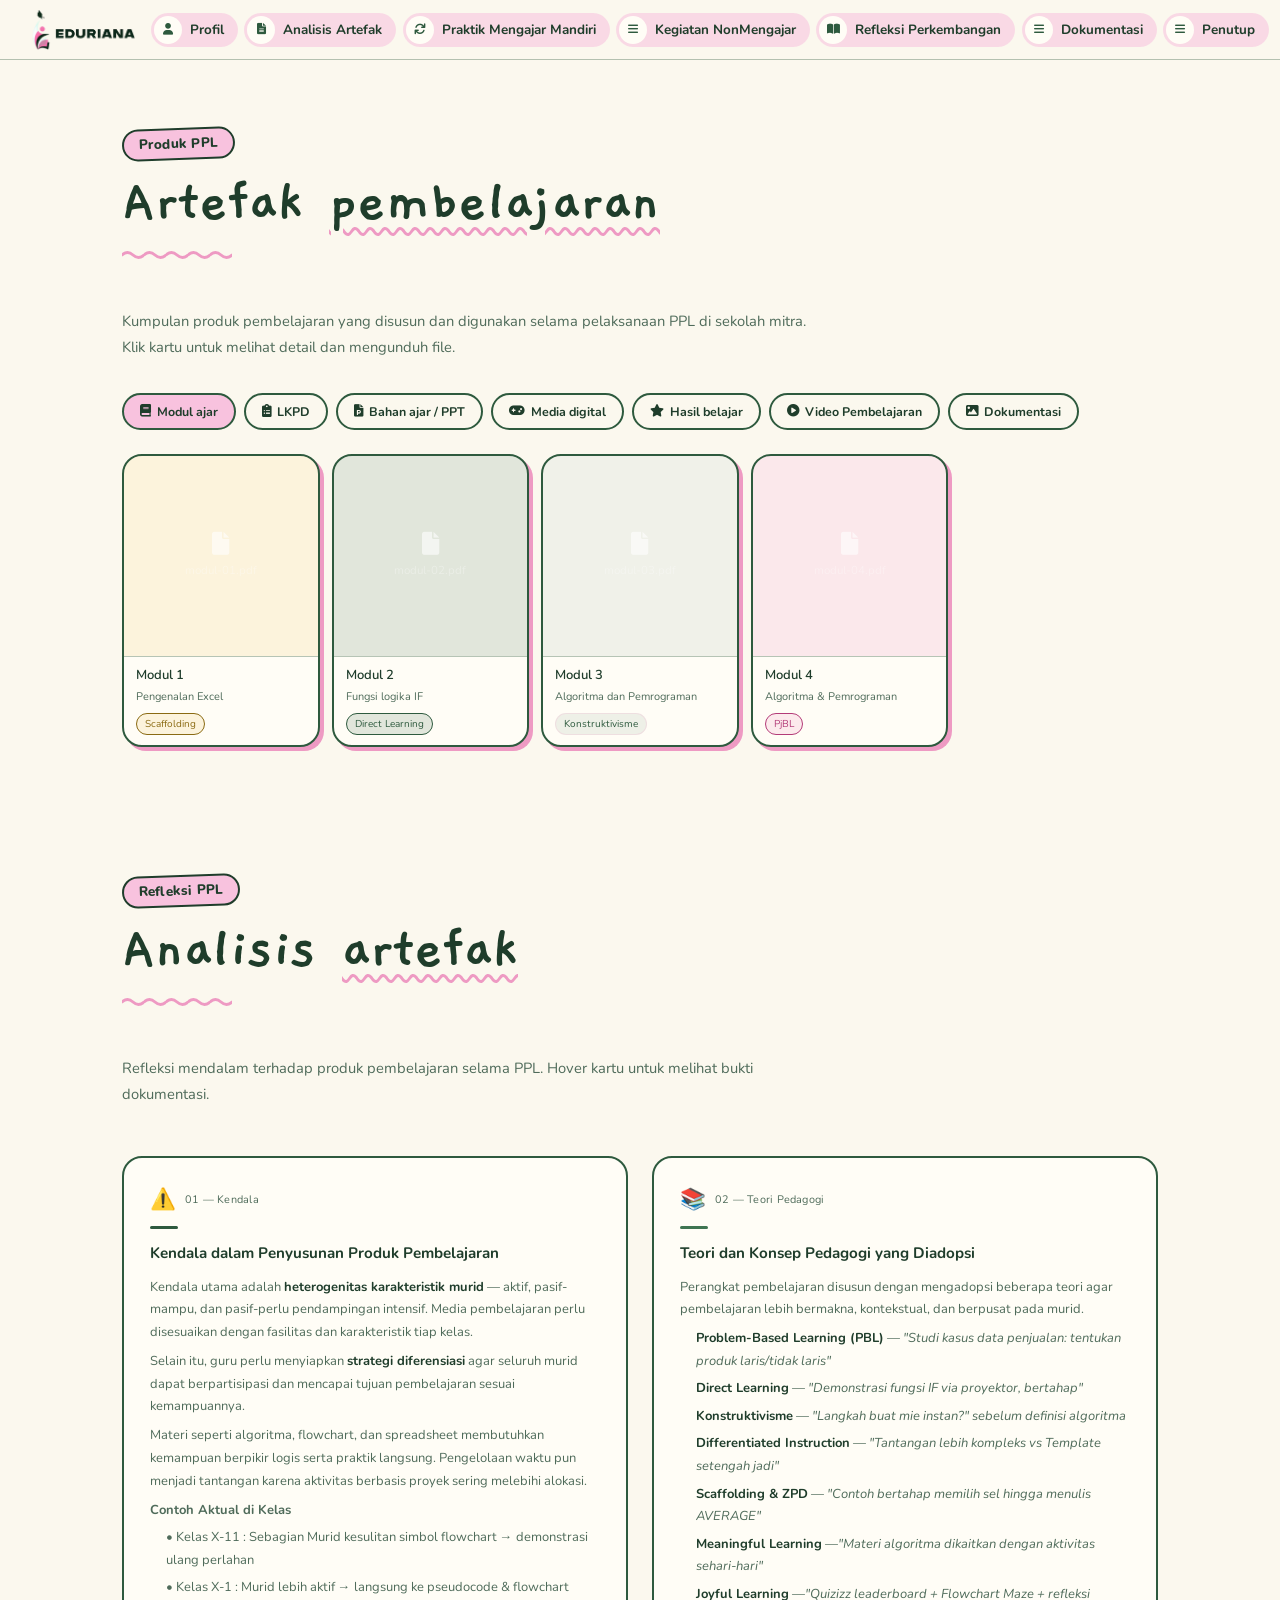
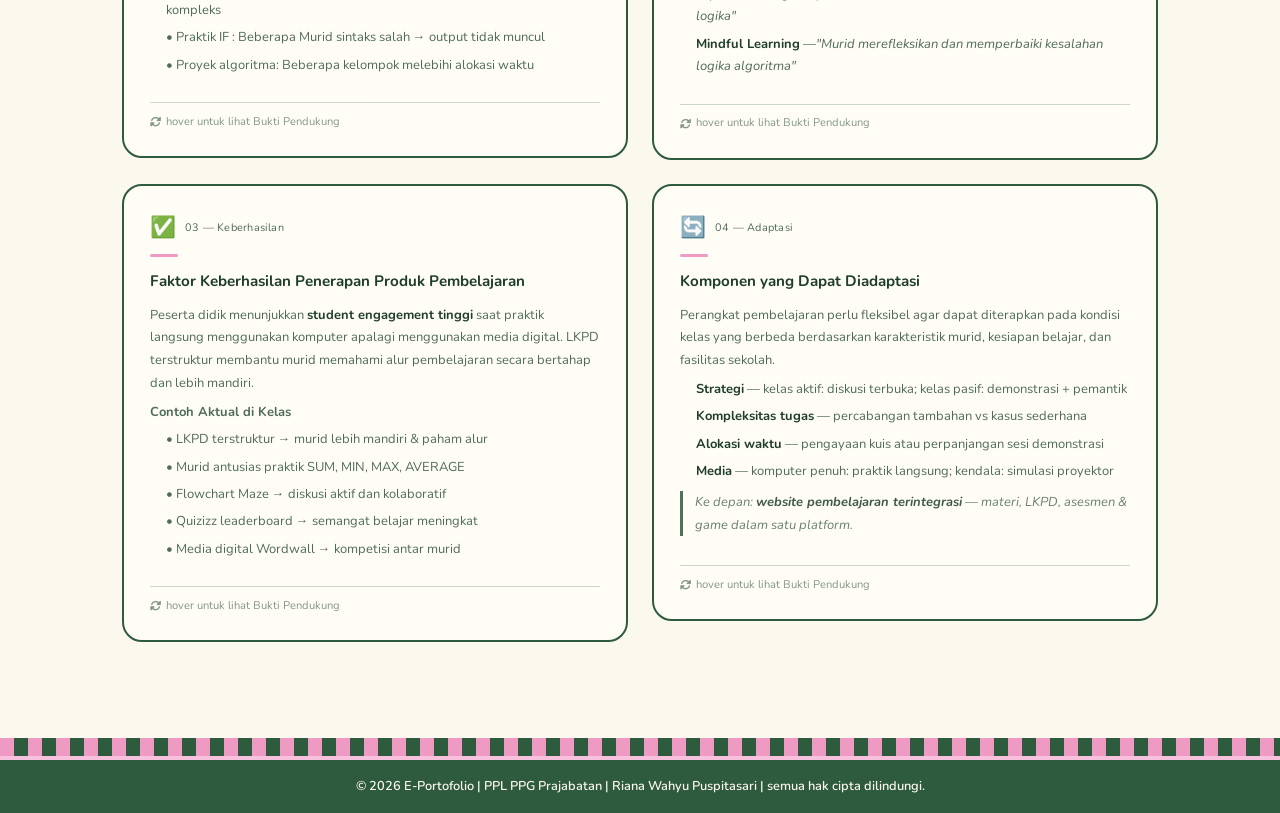
==== commit ba644f16: "first commit" ====
--- a/html/artefak.html
+++ b/html/artefak.html
@@ -31,10 +31,11 @@
         <ul class="nav-links">
             <li><a href="/html/profil.html">Profil</a></li>
             <li><a href="/html/artefak.html">Analisis Artefak</a></li>
-            <li><a href="/html/siklus.html">Penilaian Siklus PPL</a></li>
-            <li><a href="/html/model.html">Model Guru</a></li>
-            <li><a href="/html/filosofi.html">Filosofi Mengajar</a></li>
-            <li><a href="/html/refleksi.html">Refleksi Akhir</a></li>
+            <li><a href="/html/siklus.html">Praktik Mengajar Mandiri</a></li>
+            <li><a href="/html/nonmengajar.html">Kegiatan NonMengajar</a></li>
+            <li><a href="/html/refleksi.html">Refleksi Perkembangan</a></li>
+            <li><a href="/html/dokumentasi.html">Dokumentasi</a></li>
+            <li><a href="/html/penutup.html">Penutup</a></li>
         </ul>
         <button class="theme-toggle" onclick="toggleTheme()" aria-label="Toggle tema"></button>
     </nav>
--- a/style.css
+++ b/style.css
@@ -1,52 +1,88 @@
+@import url('https://fonts.googleapis.com/css2?family=Gaegu:wght@400;700&family=Nunito:wght@400;600;700;800&display=swap');
 /* ═══════════════════════════════════════════════════
    E-PORTFOLIO PPL — Riana Wahyu Puspitasari
    style.css — Semua styling modular
    ═══════════════════════════════════════════════════ */
 
-/* ── 1. CSS VARIABLES / TOKENS ── */
-:root {
-  --primary:   #7F1D1D;
-  --secondary: #D6C28A;
-  /* DEFAULT = DARK MODE */
-  --bg:        #1A0A0A;
-  --bg2:       #2A1010;
-  --bg3:       #3A1818;
-  --card:      rgba(50,20,20,0.80);
-  --border:    rgba(214,194,138,0.20);
-  --accent:    #D6C28A;
-  --accent2:   #E8D5A3;
-  --accent3:   #D4A017;
-  --danger:    #f87171;
-  --warn:      #D4A017;
-  --text:      #F5ECD7;
-  --muted:     #B8A898;
-  --glow:      rgba(214,194,138,0.12);
-  --gradient:  linear-gradient(135deg, #D6C28A, #7F1D1D);
-  --radius-sm: 10px;
-  --radius-md: 16px;
-  --radius-lg: 24px;
-}
-/* LIGHT MODE = Ivory/Cream */
-[data-theme="light"] {
-  --bg:    #FFFDF7;
-  --bg2:   #F5F0E8;
-  --bg3:   #EDE8DC;
-  --card:  rgba(255,255,255,0.95);
-  --border:rgba(127,29,29,0.18);
-  --accent:    #7F1D1D;
-  --accent2:   #D6C28A;
-  --accent3:   #B8860B;
-  --text:  #2D2424;
-  --muted: #7A6A6A;
-  --glow:  rgba(127,29,29,0.08);
-  --gradient: linear-gradient(135deg, #7F1D1D, #D6C28A);
+/* ── 1. CSS VARIABLES / TOKENS ── (tema baru: hijau · pink · krem, mengikuti gambar acuan) */
+:root, [data-theme="light"] {
+  --cream:      #fbf8ee;
+  --green:      #2e5a3e;
+  --green-deep: #1f3d2b;
+  --pink:       #f8c2de;
+  --pink-deep:  #ee9ac3;
+  --blush:      #fde3ef;
+  --primary:   var(--green);
+  --secondary: var(--pink);
+  /* LIGHT = krem */
+  --bg:     #fbf8ee;
+  --bg2:    #f1ecd9;
+  --bg3:    #e6dfc5;
+  --card:   #fffdf6;
+  --line:   #2e5a3e;
+  --border: rgba(46,90,62,0.35);
+  --accent:  #2e5a3e;
+  --accent2: #ee9ac3;
+  --accent3: #3f7552;
+  --danger:  #b3261e;
+  --warn:    #8a6a12;
+  --text:    #1f3d2b;
+  --muted:   #4f6b5a;
+  --text-secondary: #4f6b5a;
+  --glow:    rgba(238,154,195,0.18);
+  --gradient: linear-gradient(#ee9ac3, #ee9ac3);
+  /* hero (ikut tema) */
+  --hero-bg:     #fbf8ee;
+  --hero-text:   #1f3d2b;
+  --hero-accent: #3f7552;
+  --btn-bg:      #2e5a3e;
+  --btn-text:    #fbf8ee;
+  --btn-border:  #1f3d2b;
+  --frame:       #2e5a3e;
+  --frame-back:  #f8c2de;
+  /* warna kategori artefak */
+  --cat1:#b33b78; --cat2:#2e5a3e; --cat3:#8a6a12; --cat4:#6b4a8a; --cat5:#b3261e;
+  --radius-sm: 12px;
+  --radius-md: 20px;
+  --radius-lg: 28px;
+  --font-display: 'Gaegu', cursive;
+  --font-body:    'Nunito', sans-serif;
+  --font-mono:    'Nunito', sans-serif;
+  --scallop: url("data:image/svg+xml,%3Csvg xmlns='http://www.w3.org/2000/svg' viewBox='0 0 400 500' preserveAspectRatio='none'%3E%3Cpath d='M21%2C21 A23%2C23 0 0 1 65.75%2C21 A23%2C23 0 0 1 110.50%2C21 A23%2C23 0 0 1 155.25%2C21 A23%2C23 0 0 1 200.00%2C21 A23%2C23 0 0 1 244.75%2C21 A23%2C23 0 0 1 289.50%2C21 A23%2C23 0 0 1 334.25%2C21 A23%2C23 0 0 1 379.00%2C21 A23%2C23 0 0 1 379%2C66.80 A23%2C23 0 0 1 379%2C112.60 A23%2C23 0 0 1 379%2C158.40 A23%2C23 0 0 1 379%2C204.20 A23%2C23 0 0 1 379%2C250.00 A23%2C23 0 0 1 379%2C295.80 A23%2C23 0 0 1 379%2C341.60 A23%2C23 0 0 1 379%2C387.40 A23%2C23 0 0 1 379%2C433.20 A23%2C23 0 0 1 379%2C479.00 A23%2C23 0 0 1 334.25%2C479 A23%2C23 0 0 1 289.50%2C479 A23%2C23 0 0 1 244.75%2C479 A23%2C23 0 0 1 200.00%2C479 A23%2C23 0 0 1 155.25%2C479 A23%2C23 0 0 1 110.50%2C479 A23%2C23 0 0 1 65.75%2C479 A23%2C23 0 0 1 21.00%2C479 A23%2C23 0 0 1 21%2C433.20 A23%2C23 0 0 1 21%2C387.40 A23%2C23 0 0 1 21%2C341.60 A23%2C23 0 0 1 21%2C295.80 A23%2C23 0 0 1 21%2C250.00 A23%2C23 0 0 1 21%2C204.20 A23%2C23 0 0 1 21%2C158.40 A23%2C23 0 0 1 21%2C112.60 A23%2C23 0 0 1 21%2C66.80 A23%2C23 0 0 1 21%2C21.00 Z' fill='black'/%3E%3C/svg%3E");
+}
+/* DARK = hijau tua */
+[data-theme="dark"] {
+  --bg:     #1b3a28;
+  --bg2:    #234a33;
+  --bg3:    #2e5a3e;
+  --card:   #2a5139;
+  --line:   rgba(251,248,238,0.55);
+  --border: rgba(251,248,238,0.25);
+  --accent:  #f8c2de;
+  --accent2: #f8c2de;
+  --accent3: #fde3ef;
+  --danger:  #f4a6a0;
+  --warn:    #f2d28a;
+  --text:    #fbf8ee;
+  --muted:   #c3d4c8;
+  --text-secondary: #c3d4c8;
+  --glow:    rgba(248,194,222,0.12);
+  --hero-bg:     #2e5a3e;
+  --hero-text:   #fbf8ee;
+  --hero-accent: #f8c2de;
+  --btn-bg:      #f8c2de;
+  --btn-text:    #1f3d2b;
+  --btn-border:  #fbf8ee;
+  --frame:       #f8c2de;
+  --frame-back:  #ee9ac3;
+  --cat1:#f8c2de; --cat2:#cfe3d4; --cat3:#f2d28a; --cat4:#d5c1ec; --cat5:#f4a6a0;
 }
 
 /* ── 2. RESET & BASE ── */
 *, *::before, *::after { box-sizing: border-box; margin: 0; padding: 0; }
 html { scroll-behavior: smooth; font-size: 16px; }
 body {
-  font-family: 'Manrope', sans-serif;
+  font-family: var(--font-body);
   background: var(--bg);
   color: var(--text);
   overflow-x: hidden;
@@ -66,8 +102,8 @@
 .bg-grid {
   position: fixed; inset: 0; z-index: 0; pointer-events: none;
   background-image:
-    linear-gradient(rgba(127,29,29,0.04) 1px, transparent 1px),
-    linear-gradient(90deg, rgba(127,29,29,0.04) 1px, transparent 1px);
+    linear-gradient(rgba(46,90,62,0.04) 1px, transparent 1px),
+    linear-gradient(90deg, rgba(46,90,62,0.04) 1px, transparent 1px);
   background-size: 60px 60px;
   animation: gridShift 20s linear infinite;
 }
@@ -76,21 +112,21 @@
   pointer-events: none; z-index: 0;
   animation: orbFloat 12s ease-in-out infinite;
 }
-.orb1 { width:500px; height:500px; background:rgba(127,29,29,0.18); top:-100px; left:-100px; }
-.orb2 { width:400px; height:400px; background:rgba(214,194,138,0.10); bottom:0; right:-100px; animation-delay:-6s; }
-.orb3 { width:300px; height:300px; background:rgba(127,29,29,0.10); top:50%; left:50%; animation-delay:-3s; }
+.orb1 { width:500px; height:500px; background:rgba(46,90,62,0.18); top:-100px; left:-100px; }
+.orb2 { width:400px; height:400px; background:rgba(238,154,195,0.10); bottom:0; right:-100px; animation-delay:-6s; }
+.orb3 { width:300px; height:300px; background:rgba(46,90,62,0.10); top:50%; left:50%; animation-delay:-3s; }
 
 /* ── 4. NAVBAR ── */
 nav {
   position: fixed; top: 0; left: 0; right: 0; z-index: 100;
   display: flex; align-items: center; justify-content: space-between;
   padding: 1rem 3rem;
-  background: rgba(127,29,29,0.95);
+  background: rgba(46,90,62,0.95);
   backdrop-filter: blur(20px);
   border-bottom: 1px solid var(--border);
   transition: background 0.4s;
 }
-[data-theme="light"] nav { background: rgba(127,29,29,0.95); }
+[data-theme="light"] nav { background: rgba(46,90,62,0.95); }
 
 .nav-logo {
   display: flex;
@@ -114,15 +150,15 @@
 .nav-links { display: flex; gap: 1.8rem; }
 .nav-links a {
   color: rgba(255,255,255,0.65); font-size: 0.75rem;
-  font-family: 'JetBrains Mono', monospace;
-  letter-spacing: 0.1em; text-transform: uppercase;
+  font-family: var(--font-body);
+  letter-spacing: 0.02em; 
   transition: color 0.3s; position: relative;
 }
 .nav-links a::after {
   content: ''; position: absolute; bottom: -4px; left: 0; right: 0;
-  height: 1px; background: #D6C28A; transform: scaleX(0); transition: transform 0.3s;
-}
-.nav-links a:hover { color: #D6C28A; }
+  height: 1px; background: #ee9ac3; transform: scaleX(0); transition: transform 0.3s;
+}
+.nav-links a:hover { color: #ee9ac3; }
 .nav-links a:hover::after { transform: scaleX(1); }
 .theme-toggle {
   background: rgba(255,255,255,0.15); border: 1px solid rgba(255,255,255,0.3); border-radius: 50px;
@@ -153,9 +189,9 @@
 }
 .hero-badge {
   display: inline-flex; align-items: center; gap: 0.5rem;
-  background: rgba(127,29,29,0.08); border: 1px solid rgba(127,29,29,0.2);
+  background: rgba(46,90,62,0.08); border: 1px solid rgba(46,90,62,0.2);
   border-radius: 50px; padding: 0.4rem 1.1rem;
-  font-family: 'JetBrains Mono', monospace; font-size: 0.75rem; color: var(--accent);
+  font-family: var(--font-body); font-size: 0.75rem; color: var(--accent);
   margin-bottom: 2rem;
   animation: fadeUp 0.8s ease forwards;
 }
@@ -165,7 +201,7 @@
 }
 
 .hero-names {
-  font-family: 'Outfit', sans-serif;
+  font-family: var(--font-body);
   font-size: 4rem;
   font-weight: 800; line-height: 1.2; letter-spacing: -0.02em;
   animation: fadeUp 0.8s 0.2s ease both;
@@ -177,7 +213,7 @@
 }
 
 .hero-name {
-  font-family: 'Outfit', sans-serif; font-size: clamp(2rem,7vw,5rem);
+  font-family: var(--font-body); font-size: clamp(2rem,7vw,5rem);
   font-weight: 800; line-height: 1.2; letter-spacing: -0.02em;
   animation: fadeUp 0.8s 0.2s ease both;
 }
@@ -187,7 +223,7 @@
   background: var(--gradient); -webkit-background-clip: text; -webkit-text-fill-color: transparent;
 }
 .hero-typing {
-  font-family: 'JetBrains Mono', monospace; font-size: 1.1rem;
+  font-family: var(--font-body); font-size: 1.1rem;
   color: var(--muted); margin-top: 1.5rem;
   animation: fadeUp 0.8s 0.4s ease both; min-height: 1.8rem;
 
@@ -204,7 +240,7 @@
   font-style: italic;
   text-align: center;
 }
-.hero-quote em { color: var(--accent2); font-style: normal; font-family: 'Outfit', sans-serif; }
+.hero-quote em { color: var(--accent2); font-style: normal; font-family: var(--font-body); }
 
 .hero-intro {
   margin: 0 auto;
@@ -243,7 +279,7 @@
 
 /* tombol kedua (outline soft) */
 .btn-ghost {
-  padding: 10px 2p0x;
+  padding: 10px 22px;
   border-radius: 999px;
   border: 1px solid var(--border);
   color: var(--text);
@@ -326,8 +362,8 @@
 position:relative;
 border:1px solid rgba(255,255,255,.08);
 box-shadow:
-0 0 40px rgba(52,211,110,.15),
-0 0 120px rgba(244,114,182,.12);
+0 0 40px rgba(238,154,195,.15),
+0 0 120px rgba(238,154,195,.12);
 animation:floatHero 5s ease-in-out infinite;
 }
 
@@ -371,12 +407,12 @@
 
 /* ── 8. SECTION HEADER ── */
 .section-label {
-  font-family: 'JetBrains Mono', monospace; font-size: 0.7rem;
-  letter-spacing: 0.2em; text-transform: uppercase; color: var(--accent);
+  font-family: var(--font-body); font-size: 0.7rem;
+  letter-spacing: 0.02em;  color: var(--accent);
   margin-bottom: 0.5rem;
 }
 .section-title {
-  font-family: 'Outfit', sans-serif; font-size: clamp(2rem,5vw,3rem);
+  font-family: var(--font-body); font-size: clamp(2rem,5vw,3rem);
   font-weight: 700; line-height: 1.1; margin-bottom: 1rem;
 }
 .section-title span { background: var(--gradient); -webkit-background-clip: text; -webkit-text-fill-color: transparent; }
@@ -390,8 +426,8 @@
 }
 .card:hover {
   transform: translateY(-5px);
-  box-shadow: 0 20px 60px rgba(127,29,29,0.1);
-  border-color: rgba(52,211,110,0.3);
+  box-shadow: 0 20px 60px rgba(46,90,62,0.1);
+  border-color: rgba(238,154,195,0.3);
 }
 
 /* ── 10. PROFIL ── */
@@ -402,7 +438,7 @@
   background: var(--gradient);
   display: flex; align-items: center; justify-content: center;
   font-size: 2.4rem; margin-bottom: 1.5rem;
-  box-shadow: 0 0 40px rgba(52,211,110,0.25);
+  box-shadow: 0 0 40px rgba(238,154,195,0.25);
 }
 
 .profile-name { font-family: 'Outfit',sans-serif; font-size: 1.6rem; font-weight: 700; margin-bottom: 0.3rem; }
@@ -412,15 +448,15 @@
 .tag {
   padding: 0.3rem 0.85rem; border-radius: 50px; font-size: 0.73rem;
   font-family: 'JetBrains Mono',monospace;
-  background: rgba(127,29,29,0.07); border: 1px solid rgba(127,29,29,0.2);
+  background: rgba(46,90,62,0.07); border: 1px solid rgba(46,90,62,0.2);
   color: var(--accent); transition: all 0.3s;
 }
-.tag:hover { background: rgba(52,211,110,0.14); transform: scale(1.05); }
+.tag:hover { background: rgba(238,154,195,0.14); transform: scale(1.05); }
 .info-grid { display: grid; grid-template-columns: 1fr 1fr; gap: 0.8rem; margin-top: 1.5rem; }
-.info-item { padding: 0.9rem; background: rgba(127,29,29,0.04); border-radius: var(--radius-sm); border: 1px solid var(--border); }
-.info-label { font-family:'JetBrains Mono',monospace; font-size:0.68rem; color:var(--muted); text-transform:uppercase; letter-spacing:0.1em; }
+.info-item { padding: 0.9rem; background: rgba(46,90,62,0.04); border-radius: var(--radius-sm); border: 1px solid var(--border); }
+.info-label { font-family:'JetBrains Mono',monospace; font-size:0.68rem; color:var(--muted);  letter-spacing: 0.02em; }
 .info-value { font-size: 0.9rem; font-weight: 600; margin-top: 0.25rem; }
-.quote-card { padding: 2rem; background: linear-gradient(135deg, rgba(127,29,29,0.04), rgba(244,114,182,0.04)); }
+.quote-card { padding: 2rem; background: linear-gradient(135deg, rgba(46,90,62,0.04), rgba(238,154,195,0.04)); }
 .quote-icon { font-size: 3rem; line-height: 1; color: var(--accent2); opacity: 0.35; margin-bottom: 0.8rem; }
 .quote-text { font-family:'Outfit',sans-serif; font-size:1.15rem; line-height:1.7; font-style:italic; }
 .quote-author { margin-top: 1rem; color: var(--muted); font-size: 0.82rem; }
@@ -432,10 +468,10 @@
 }
 
 .pembimbing-label {
-    font-family: 'JetBrains Mono', monospace;
+    font-family: var(--font-body);
     font-size: 0.7rem;
-    letter-spacing: 0.14em;
-    text-transform: uppercase;
+    letter-spacing: 0.02em;
+    
     color: var(--accent);
     margin-bottom: 0.75rem;
 }
@@ -460,18 +496,18 @@
 
 .pembimbing-card:hover {
     transform: translateY(-3px);
-    box-shadow: 0 16px 40px rgba(127,29,29,0.08);
-    border-color: rgba(52,211,110,0.3);
+    box-shadow: 0 16px 40px rgba(46,90,62,0.08);
+    border-color: rgba(238,154,195,0.3);
 }
 
 .pembimbing-avatar {
     width: 44px;
     height: 44px;
     border-radius: 12px;
-    background: rgba(127,29,29,0.1);
-    border: 1px solid rgba(52,211,110,0.25);
+    background: rgba(46,90,62,0.1);
+    border: 1px solid rgba(238,154,195,0.25);
     color: var(--accent);
-    font-family: 'JetBrains Mono', monospace;
+    font-family: var(--font-body);
     font-size: 0.68rem;
     font-weight: 600;
     display: flex;
@@ -481,8 +517,8 @@
 }
 
 .pembimbing-avatar.dpl {
-    background: rgba(214,194,138,0.1);
-    border-color: rgba(244,114,182,0.25);
+    background: rgba(238,154,195,0.1);
+    border-color: rgba(238,154,195,0.25);
     color: var(--accent2);
 }
 
@@ -493,10 +529,10 @@
 }
 
 .pembimbing-role {
-    font-family: 'JetBrains Mono', monospace;
+    font-family: var(--font-body);
     font-size: 0.65rem;
-    letter-spacing: 0.1em;
-    text-transform: uppercase;
+    letter-spacing: 0.02em;
+    
     color: var(--muted);
 }
 
@@ -530,13 +566,13 @@
 
 /* ── SECTION HEADER (rp-label, rp-title, rp-divider) ── */
 .rp-label {
-  font-family: 'JetBrains Mono', monospace;
-  font-size: 0.7rem; letter-spacing: 0.2em;
-  text-transform: uppercase; color: var(--accent);
+  font-family: var(--font-body);
+  font-size: 0.7rem; letter-spacing: 0.02em;
+   color: var(--accent);
   margin-bottom: 0.5rem;
 }
 .rp-title {
-  font-family: 'Outfit', sans-serif;
+  font-family: var(--font-body);
   font-size: clamp(2rem, 5vw, 3rem);
   font-weight: 700; line-height: 1.1; margin-bottom: 1rem; color: var(--text);
 }
@@ -571,8 +607,8 @@
 }
 .rp-card:hover {
   transform: translateY(-4px);
-  box-shadow: 0 20px 60px rgba(127,29,29,0.08);
-  border-color: rgba(52,211,110,0.28);
+  box-shadow: 0 20px 60px rgba(46,90,62,0.08);
+  border-color: rgba(238,154,195,0.28);
 }
 
 /* ── AVATAR FOTO ── */
@@ -580,8 +616,8 @@
   width: 195px; height: 195px;
   border-radius: 20px; overflow: hidden;
   margin-bottom: 1rem;
-  border: 2px solid rgba(52,211,110,0.35);
-  box-shadow: 0 0 20px rgba(52,211,110,0.18);
+  border: 2px solid rgba(238,154,195,0.35);
+  box-shadow: 0 0 20px rgba(238,154,195,0.18);
   display: flex; align-items: center; justify-content: center;
   background: var(--gradient); font-size: 24px;
 }
@@ -592,14 +628,14 @@
 
 /* ── NAME / ROLE / BIO ── */
 .rp-name {
-  font-family: 'Outfit', sans-serif;
+  font-family: var(--font-body);
   font-size: 1.2rem; font-weight: 700;
   margin-bottom: 2px; color: var(--text);
 }
 .rp-role {
   font-size: 12px; color: var(--accent);
-  font-family: 'JetBrains Mono', monospace;
-  letter-spacing: 0.06em; margin-bottom: 1rem;
+  font-family: var(--font-body);
+  letter-spacing: 0.02em; margin-bottom: 1rem;
 }
 .rp-bio {
   font-size: 13.5px; color: var(--muted); line-height: 1.75;
@@ -617,7 +653,7 @@
   font-size: 13px; transition: background 0.2s;
 }
 .bio-row:last-child { border-bottom: none; }
-.bio-row:hover { background: rgba(127,29,29,0.03); }
+.bio-row:hover { background: rgba(46,90,62,0.03); }
 .bio-row-label {
   color: var(--muted); min-width: 110px;
   display: flex; align-items: center; gap: 7px; font-size: 12px;
@@ -627,8 +663,8 @@
 .zodiak-badge {
   display: inline-flex; align-items: center; gap: 5px;
   font-size: 12px; padding: 3px 10px; border-radius: 999px;
-  background: rgba(244,114,182,0.08); border: 0.5px solid rgba(244,114,182,0.25);
-  color: #D6C28A;
+  background: rgba(238,154,195,0.08); border: 0.5px solid rgba(238,154,195,0.25);
+  color: #ee9ac3;
 }
 
 /* ── CHIPS ── */
@@ -636,7 +672,7 @@
 .rp-chip {
   font-size: 11px; padding: 3px 10px; border-radius: 999px;
   border: 0.5px solid var(--border); color: var(--muted);
-  font-family: 'JetBrains Mono', monospace;
+  font-family: var(--font-body);
   transition: border-color 0.2s, color 0.2s; cursor: default;
 }
 .rp-chip:hover { border-color: var(--accent); color: var(--accent); }
@@ -644,12 +680,12 @@
 /* ── QUOTE CARD ── */
 .rp-quote-card {
   background: var(--card); border: 1px solid var(--border);
-  border-left: 3px solid #D6C28A;
+  border-left: 3px solid #ee9ac3;
   border-radius: 0 var(--radius-md) var(--radius-md) 0;
   padding: 1rem 1.25rem; backdrop-filter: blur(12px);
 }
 .rp-quote-mark {
-  font-size: 32px; line-height: 1; color: #D6C28A;
+  font-size: 32px; line-height: 1; color: #ee9ac3;
   opacity: 0.4; margin-bottom: 4px; font-family: Georgia, serif;
 }
 .rp-quote-text { font-size: 13px; font-style: italic; color: var(--muted); line-height: 1.7; }
@@ -657,8 +693,8 @@
 
 /* ── SECTION HEAD ── */
 .rp-section-head {
-  font-family: 'JetBrains Mono', monospace;
-  font-size: 11px; letter-spacing: 0.14em; text-transform: uppercase;
+  font-family: var(--font-body);
+  font-size: 11px; letter-spacing: 0.02em; 
   color: var(--accent); margin-bottom: 12px;
   display: flex; align-items: center; gap: 6px;
 }
@@ -672,11 +708,11 @@
   display: flex; align-items: flex-start; gap: 10px;
   font-size: 13px; color: var(--muted); line-height: 1.65;
   padding: 8px 10px; border-radius: 8px;
-  background: rgba(127,29,29,0.03); border: 0.5px solid var(--border);
+  background: rgba(46,90,62,0.03); border: 0.5px solid var(--border);
   margin-bottom: 7px; transition: background 0.2s, border-color 0.2s;
 }
 .rp-goal-item:last-child { margin-bottom: 0; }
-.rp-goal-item:hover { background: rgba(52,211,110,0.06); border-color: rgba(127,29,29,0.2); }
+.rp-goal-item:hover { background: rgba(238,154,195,0.06); border-color: rgba(46,90,62,0.2); }
 .rp-goal-dot { width: 6px; height: 6px; border-radius: 50%; flex-shrink: 0; margin-top: 6px; }
 
 /* ── INSPIRASI ── */
@@ -693,7 +729,7 @@
   margin-top: 1rem; padding: 10px 12px; font-size: 13px;
   color: var(--muted); line-height: 1.7;
   border-left: 2.5px solid var(--accent);
-  background: rgba(127,29,29,0.04);
+  background: rgba(46,90,62,0.04);
   border-radius: 0 8px 8px 0; font-style: italic;
 }
 
@@ -705,7 +741,7 @@
 .edu-timeline::before {
   content: ''; position: absolute; left: 6px; top: 8px; bottom: 8px;
   width: 1.5px;
-  background: linear-gradient(to bottom, #7F1D1D, #818cf8, #D6C28A, #fbbf24, #60a5fa);
+  background: linear-gradient(to bottom, #2e5a3e, #3f7552, #ee9ac3, #f8c2de, #ee9ac3);
   border-radius: 2px;
 }
 .edu-item { position: relative; padding: 0 0 18px 16px; cursor: default; }
@@ -713,31 +749,31 @@
 .edu-dot {
   position: absolute; left: -14px; top: 22px;
   width: 10px; height: 10px; border-radius: 50%;
-  border: 2px solid #7F1D1D; background: var(--bg);
+  border: 2px solid #2e5a3e; background: var(--bg);
   transition: transform 0.3s;
 }
 .edu-item:hover .edu-dot { transform: scale(1.4); }
-.edu-item:nth-child(1) .edu-dot { border-color: #7F1D1D; }
-.edu-item:nth-child(2) .edu-dot { border-color: #818cf8; }
-.edu-item:nth-child(3) .edu-dot { border-color: #D6C28A; }
-.edu-item:nth-child(4) .edu-dot { border-color: #fbbf24; }
-.edu-item:nth-child(5) .edu-dot { border-color: #60a5fa; background: #60a5fa; }
+.edu-item:nth-child(1) .edu-dot { border-color: #2e5a3e; }
+.edu-item:nth-child(2) .edu-dot { border-color: #3f7552; }
+.edu-item:nth-child(3) .edu-dot { border-color: #ee9ac3; }
+.edu-item:nth-child(4) .edu-dot { border-color: #f8c2de; }
+.edu-item:nth-child(5) .edu-dot { border-color: #ee9ac3; background: #ee9ac3; }
 
 /* ── EDU SVG BUILDING ── */
 .edu-building { margin-bottom: 5px; }
 .edu-svg { width: 72px; height: 48px; display: block; transition: transform 0.3s ease; }
 .edu-item:hover .edu-svg { transform: scale(1.1) translateY(-3px); }
-.edu-svg-active { filter: drop-shadow(0 0 6px rgba(96,165,250,0.5)); }
+.edu-svg-active { filter: drop-shadow(0 0 6px rgba(238,154,195,0.5)); }
 .edu-year {
   font-size: 11px; color: var(--muted);
-  font-family: 'JetBrains Mono', monospace; margin-bottom: 2px; opacity: 0.7;
+  font-family: var(--font-body); margin-bottom: 2px; opacity: 0.7;
 }
 .edu-school { font-size: 13.5px; font-weight: 500; color: var(--text); margin-bottom: 1px; }
 .edu-level { font-size: 11.5px; color: var(--muted); }
 .edu-badge {
   display: inline-block; font-size: 10px; padding: 2px 8px; border-radius: 999px;
-  background: rgba(96,165,250,0.1); border: 0.5px solid rgba(96,165,250,0.3);
-  color: #60a5fa; margin-top: 3px;
+  background: rgba(238,154,195,0.1); border: 0.5px solid rgba(238,154,195,0.3);
+  color: #ee9ac3; margin-top: 3px;
 }
 
 /* ── RESPONSIVE ── */
@@ -765,11 +801,11 @@
   display: inline-flex;
   align-items: center;
   gap: 0.5rem;
-  font-family: 'JetBrains Mono', monospace;
+  font-family: var(--font-body);
   font-size: 0.72rem;
   color: var(--muted);
   margin-bottom: 1rem;
-  letter-spacing: 0.05em;
+  letter-spacing: 0.02em;
 }
 .flip-hint-dot {
   width: 7px; height: 7px;
@@ -803,10 +839,10 @@
 .id-scene:hover .id-face,
 .id-scene.flipped .id-face {
     box-shadow: 
-        0 0 30px rgba(127,29,29,0.2),
-        0 0 60px rgba(244,114,182,0.15);
+        0 0 30px rgba(46,90,62,0.2),
+        0 0 60px rgba(238,154,195,0.15);
     border-color: transparent;
-    border-image: linear-gradient(135deg, #7F1D1D, #D6C28A) 1;
+    border-image: linear-gradient(135deg, #2e5a3e, #ee9ac3) 1;
 }
 
 .id-scene {
@@ -818,7 +854,7 @@
     position: absolute;
     inset: -2px;
     border-radius: calc(var(--radius-md) + 2px);
-    background: linear-gradient(135deg, #7F1D1D, #D6C28A);
+    background: linear-gradient(135deg, #2e5a3e, #ee9ac3);
     opacity: 0;
     z-index: -1;
     transition: opacity 0.4s ease;
@@ -847,7 +883,7 @@
 }
 
 .id-header {
-    background: linear-gradient(135deg, rgba(15,42,26,0.9), rgba(80,10,40,0.9));
+    background: linear-gradient(135deg, rgba(46,90,62,0.9), rgba(46,90,62,0.9));
     padding: 0.55rem 1.1rem;
     display: flex;
     align-items: center;
@@ -855,7 +891,7 @@
     border-bottom: 1px solid var(--border);
 }
 [data-theme="light"] .id-header {
-    background: linear-gradient(135deg, rgba(187,247,208,0.85), rgba(251,207,232,0.85));
+    background: linear-gradient(135deg, rgba(248,194,222,0.85), rgba(248,194,222,0.85));
 }
 
 .id-header-dot {
@@ -865,10 +901,10 @@
   animation: pulse 2s infinite;
 }
 .id-header-text {
-  font-family: 'JetBrains Mono', monospace;
+  font-family: var(--font-body);
   font-size: 0.72rem;
   color: var(--accent);
-  letter-spacing: 0.06em;
+  letter-spacing: 0.02em;
   white-space: nowrap;
   overflow: hidden;
   text-overflow: ellipsis;
@@ -888,7 +924,7 @@
     flex-shrink: 0;
     border-radius: 12px;
     overflow: hidden;
-    border: 2px solid rgba(52,211,110,0.3);
+    border: 2px solid rgba(238,154,195,0.3);
 }
 
 .id-photo-img {
@@ -908,7 +944,7 @@
 }
 
 .id-name {
-    font-family: 'Outfit', sans-serif;
+    font-family: var(--font-body);
     font-size: 1.05rem;
     font-weight: 700;
     color: var(--text);
@@ -916,7 +952,7 @@
 }
 
 .id-nim {
-  font-family: 'JetBrains Mono', monospace;
+  font-family: var(--font-body);
   font-size: 0.78rem;
   color: var(--accent);
 }
@@ -932,29 +968,29 @@
   padding: 3px 10px;
   border-radius: 50px;
   font-size: 0.68rem;
-  font-family: 'JetBrains Mono', monospace;
-  background: rgba(127,29,29,0.08);
-  border: 1px solid rgba(52,211,110,0.25);
+  font-family: var(--font-body);
+  background: rgba(46,90,62,0.08);
+  border: 1px solid rgba(238,154,195,0.25);
   color: var(--accent);
 }
 .chip-active {
-  background: rgba(127,29,29,0.15) !important;
-  border-color: rgba(52,211,110,0.4) !important;
+  background: rgba(46,90,62,0.15) !important;
+  border-color: rgba(238,154,195,0.4) !important;
 }
 
 .id-chip:nth-child(1) {
-    background: rgba(127,29,29,0.08);
-    border: 1px solid rgba(52,211,110,0.25);
+    background: rgba(46,90,62,0.08);
+    border: 1px solid rgba(238,154,195,0.25);
     color: var(--accent);
 }
 .id-chip:nth-child(2) {
-    background: rgba(244,114,182,0.08);
-    border: 1px solid rgba(244,114,182,0.25);
+    background: rgba(238,154,195,0.08);
+    border: 1px solid rgba(238,154,195,0.25);
     color: var(--accent2);
 }
 .chip-active {
-    background: rgba(244,114,182,0.15) !important;
-    border-color: rgba(244,114,182,0.4) !important;
+    background: rgba(238,154,195,0.15) !important;
+    border-color: rgba(238,154,195,0.4) !important;
     color: var(--accent2) !important;
 }
 
@@ -966,7 +1002,7 @@
   align-items: center;
 }
 .id-footer-left {
-  font-family: 'JetBrains Mono', monospace;
+  font-family: var(--font-body);
   font-size: 0.7rem;
   color: var(--muted);
 }
@@ -1004,11 +1040,11 @@
   gap: 0.7rem;
 }
 .id-back-title {
-  font-family: 'JetBrains Mono', monospace;
+  font-family: var(--font-body);
   font-size: 0.7rem;
   color: var(--accent);
-  letter-spacing: 0.12em;
-  text-transform: uppercase;
+  letter-spacing: 0.02em;
+  
   margin-bottom: 0.4rem;
 }
 .id-back-row {
@@ -1018,11 +1054,11 @@
 }
 .id-back-icon { font-size: 1.1rem; flex-shrink: 0; margin-top: 2px; }
 .id-back-label {
-  font-family: 'JetBrains Mono', monospace;
+  font-family: var(--font-body);
   font-size: 0.65rem;
   color: var(--muted);
-  text-transform: uppercase;
-  letter-spacing: 0.08em;
+  
+  letter-spacing: 0.02em;
 }
 .id-back-val {
   font-size: 0.88rem;
@@ -1048,8 +1084,8 @@
 }
 .map-deco-wrap:hover {
   transform: translateY(-4px);
-  box-shadow: 0 20px 60px rgba(127,29,29,0.1);
-  border-color: rgba(52,211,110,0.3);
+  box-shadow: 0 20px 60px rgba(46,90,62,0.1);
+  border-color: rgba(238,154,195,0.3);
 }
 
 .map-deco-footer {
@@ -1121,7 +1157,7 @@
   grid-template-columns: 1fr 1.3fr;
   gap: 2rem;
   align-items: start;
-  font-family: 'Outfit', sans-serif;
+  font-family: var(--font-body);
   font-size: 1.1rem;
 }
 
@@ -1137,7 +1173,7 @@
 }
 
 .map-title {
-  font-family: 'Outfit', sans-serif;
+  font-family: var(--font-body);
   font-size: 1.1rem;
 }
 
@@ -1172,7 +1208,7 @@
   background: var(--card); border: 1px solid var(--border);
   border-radius: var(--radius-md); backdrop-filter: blur(12px);
   transition: transform 0.3s, box-shadow 0.3s, border-color 0.3s;
-  letter-spacing: 1px;
+  letter-spacing: 0.02em;
   padding: 20px;
   font-size: 0.93rem;
   text-align: justify;
@@ -1180,8 +1216,8 @@
 
 .keunikan-card:hover {
   transform: translateY(-5px);
-  box-shadow: 0 20px 60px rgba(127,29,29,0.1);
-  border-color: rgba(52,211,110,0.3);
+  box-shadow: 0 20px 60px rgba(46,90,62,0.1);
+  border-color: rgba(238,154,195,0.3);
 }
 
 .keunikan-card h3{
@@ -1189,7 +1225,7 @@
   font-weight: bold;
   color: #333;
   padding: 10px 16px;
-  letter-spacing: 1px;
+  letter-spacing: 0.02em;
   text-align: center;
 }
 
@@ -1247,9 +1283,9 @@
 .video-wrapper:hover{
   transform: translateY(-5px);
 
-  box-shadow: 0 20px 60px rgba(127,29,29,0.1);
-
-  border-color: rgba(52,211,110,0.3);
+  box-shadow: 0 20px 60px rgba(46,90,62,0.1);
+
+  border-color: rgba(238,154,195,0.3);
 }
 
 /* IFRAME */
@@ -1298,9 +1334,9 @@
 .cycle-header { display:flex; align-items:center; justify-content:space-between; margin-bottom:1rem; flex-wrap:wrap; gap:0.5rem; }
 .cycle-title { font-family:'Outfit',sans-serif; font-size:1.1rem; font-weight:700; }
 .cycle-badge { font-family:'JetBrains Mono',monospace; font-size:0.68rem; padding:0.3rem 0.8rem; border-radius:50px; }
-.badge-s1 { background:rgba(127,29,29,0.1); color:var(--accent); border:1px solid rgba(52,211,110,0.3); }
-.badge-s2 { background:rgba(214,194,138,0.1); color:var(--accent2); border:1px solid rgba(244,114,182,0.3); }
-.badge-s3 { background:rgba(127,29,29,0.08); color:var(--accent3); border:1px solid rgba(74,222,128,0.3); }
+.badge-s1 { background:rgba(46,90,62,0.1); color:var(--accent); border:1px solid rgba(238,154,195,0.3); }
+.badge-s2 { background:rgba(238,154,195,0.1); color:var(--accent2); border:1px solid rgba(238,154,195,0.3); }
+.badge-s3 { background:rgba(46,90,62,0.08); color:var(--accent3); border:1px solid rgba(238,154,195,0.3); }
 .cycle-desc { color:var(--muted); font-size:0.88rem; line-height:1.75; margin-bottom:1rem; }
 .cycle-stats { display:grid; grid-template-columns:repeat(3,1fr); gap:0.8rem; margin:1rem 0; }
 .stat-box { text-align:center; padding:0.8rem; background:rgba(255,255,255,0.03); border-radius:10px; border:1px solid var(--border); }
@@ -1327,10 +1363,10 @@
     display: flex;
     align-items: center;
     gap: 0.5rem;
-    font-family: 'JetBrains Mono', monospace;
+    font-family: var(--font-body);
     font-size: 0.72rem;
-    text-transform: uppercase;
-    letter-spacing: 4px;
+    
+    letter-spacing: 0.02em;
     color: var(--accent);
     margin-bottom: 1rem;
 }
@@ -1340,8 +1376,8 @@
 
 .cycle-video-wrap:hover {
     transform: translateY(-3px);
-    box-shadow: 0 16px 50px rgba(127,29,29,0.1);
-    border-color: rgba(52,211,110,0.3);
+    box-shadow: 0 16px 50px rgba(46,90,62,0.1);
+    border-color: rgba(238,154,195,0.3);
 }
 .cycle-video-wrap iframe {
     width: 100%;
@@ -1366,7 +1402,7 @@
     padding: 0.85rem 1.2rem;
     border-radius: var(--radius-sm);
     border: 1px solid var(--border);
-    background: linear-gradient(135deg, rgba(52,211,110,0.05), rgba(244,114,182,0.05));
+    background: linear-gradient(135deg, rgba(238,154,195,0.05), rgba(238,154,195,0.05));
     color: var(--text);
     font-size: 0.88rem;
     font-weight: 600;
@@ -1374,16 +1410,16 @@
     text-align: left;
     cursor: pointer;
     transition: all 0.3s;
-    letter-spacing: 3px;
+    letter-spacing: 0.02em;
 }
 .cycle-pdf-toggle:hover {
     border-color: var(--accent);
-    background: rgba(127,29,29,0.08);
+    background: rgba(46,90,62,0.08);
     transform: translateY(-2px);
 }
 .cycle-pdf-toggle.open {
     border-color: var(--accent);
-    background: rgba(127,29,29,0.08);
+    background: rgba(46,90,62,0.08);
 }
 .pdf-toggle-icon { font-size: 1.2rem; }
 .pdf-toggle-text { flex: 1; }
@@ -1430,12 +1466,12 @@
     text-decoration: none;
     transition: all 0.3s;
     align-self: flex-start;
-    letter-spacing: 2px;
+    letter-spacing: 0.02em;
 }
 .cycle-pdf-download:hover {
     transform: translateY(-2px);
     opacity: 0.88;
-    box-shadow: 0 8px 24px rgba(52,211,110,0.25);
+    box-shadow: 0 8px 24px rgba(238,154,195,0.25);
 }
 
 /* ── RESPONSIVE ── */
@@ -1573,10 +1609,10 @@
 .af-emoji { font-size: 1.3rem; }
 
 .af-num {
-    font-family: 'JetBrains Mono', monospace;
+    font-family: var(--font-body);
     font-size: 0.68rem;
-    letter-spacing: 0.12em;
-    text-transform: uppercase;
+    letter-spacing: 0.02em;
+    
     color: var(--muted);
 }
 
@@ -1588,12 +1624,12 @@
 }
 
 .af-c1 .af-accent { background: var(--accent); }
-.af-c2 .af-accent { background: #818cf8; }
-.af-c3 .af-accent { background: #38bdf8; }
+.af-c2 .af-accent { background: #3f7552; }
+.af-c3 .af-accent { background: #ee9ac3; }
 .af-c4 .af-accent { background: var(--accent2); }
 
 .af-title {
-    font-family: 'Outfit', sans-serif;
+    font-family: var(--font-body);
     font-size: 0.95rem;
     font-weight: 700;
     color: var(--text);
@@ -1637,10 +1673,10 @@
     display: flex;
     align-items: center;
     gap: 0.6rem;
-    font-family: 'JetBrains Mono', monospace;
+    font-family: var(--font-body);
     font-size: 0.68rem;
-    letter-spacing: 0.1em;
-    text-transform: uppercase;
+    letter-spacing: 0.02em;
+    
     color: var(--accent);
 }
 
@@ -1670,8 +1706,8 @@
     font-size: 0.7rem;
     color: var(--muted);
     line-height: 1.5;
-    font-family: 'JetBrains Mono', monospace;
-    letter-spacing: 0.03em;
+    font-family: var(--font-body);
+    letter-spacing: 0.02em;
 }
 
 @media (max-width: 768px) {
@@ -1809,12 +1845,12 @@
 }
 .pdf-toggle-btn {
   display:inline-flex; align-items:center; gap:0.8rem;
-  background:linear-gradient(135deg, rgba(127,29,29,0.08), rgba(244,114,182,0.08));
+  background:linear-gradient(135deg, rgba(46,90,62,0.08), rgba(238,154,195,0.08));
   border:1px solid var(--border); border-radius:12px;
   padding:0.9rem 1.8rem; font-size:0.92rem; font-weight:600;
   color:var(--text); transition:all 0.3s;
 }
-.pdf-toggle-btn:hover { border-color:var(--accent); background:rgba(127,29,29,0.1); transform:translateY(-2px); }
+.pdf-toggle-btn:hover { border-color:var(--accent); background:rgba(46,90,62,0.1); transform:translateY(-2px); }
 .pdf-toggle-btn .btn-icon { font-size:1.4rem; }
 .pdf-toggle-btn .btn-arrow { margin-left:auto; font-size:0.75rem; opacity:0.6; transition:transform 0.3s; }
 .pdf-toggle-btn.open .btn-arrow { transform:rotate(180deg); }
@@ -1831,10 +1867,10 @@
 .pdf-toolbar-actions { display:flex; gap:0.5rem; }
 .pdf-action-btn {
   padding:0.35rem 0.8rem; border-radius:8px; border:1px solid var(--border);
-  background:rgba(127,29,29,0.07); color:var(--accent); font-size:0.75rem;
+  background:rgba(46,90,62,0.07); color:var(--accent); font-size:0.75rem;
   font-family:'JetBrains Mono',monospace; transition:all 0.2s;
 }
-.pdf-action-btn:hover { background:rgba(127,29,29,0.15); border-color:var(--accent); }
+.pdf-action-btn:hover { background:rgba(46,90,62,0.15); border-color:var(--accent); }
 .pdf-iframe-container { position:relative; background:var(--bg2); }
 .pdf-iframe-container iframe {
   width:100%; height:600px; border:none; display:block;
@@ -1852,7 +1888,7 @@
 }
 .pdf-fallback {
   padding:3rem 2rem; text-align:center;
-  background:linear-gradient(135deg, rgba(127,29,29,0.03), rgba(244,114,182,0.03));
+  background:linear-gradient(135deg, rgba(46,90,62,0.03), rgba(238,154,195,0.03));
 }
 .pdf-fallback h3 { font-family:'Outfit',sans-serif; font-size:1.1rem; margin-bottom:0.5rem; }
 .pdf-fallback p { color:var(--muted); font-size:0.87rem; line-height:1.6; }
@@ -1864,11 +1900,11 @@
 .assess-tab {
   padding:0.6rem 1.2rem; border-radius:50px; border:1px solid var(--border);
   background:transparent; color:var(--muted); font-size:0.8rem;
-  font-family:'JetBrains Mono',monospace; text-transform:uppercase; letter-spacing:0.05em;
+  font-family:'JetBrains Mono',monospace;  letter-spacing: 0.02em;
   transition:all 0.3s;
 }
 .assess-tab.active, .assess-tab:hover {
-  background:rgba(127,29,29,0.1); border-color:var(--accent); color:var(--accent);
+  background:rgba(46,90,62,0.1); border-color:var(--accent); color:var(--accent);
 }
 .assess-panel { display:none; }
 .assess-panel.active { display:block; animation:fadeUp 0.35s ease; }
@@ -1889,12 +1925,12 @@
 .rubric-table { width:100%; border-collapse:collapse; font-size:0.83rem; }
 .rubric-table th {
   padding:0.7rem 0.8rem; text-align:left; font-weight:600; font-size:0.72rem;
-  text-transform:uppercase; letter-spacing:0.08em; color:var(--muted);
+   letter-spacing: 0.02em; color:var(--muted);
   border-bottom:1px solid var(--border);
 }
 .rubric-table td { padding:0.75rem 0.8rem; border-bottom:1px solid rgba(255,255,255,0.04); vertical-align:top; }
 .rubric-table tr:last-child td { border-bottom:none; }
-.rubric-table tr:hover td { background:rgba(127,29,29,0.03); }
+.rubric-table tr:hover td { background:rgba(46,90,62,0.03); }
 .indicator-name { font-weight:500; font-size:0.83rem; line-height:1.5; }
 .indicator-sub { font-size:0.72rem; color:var(--muted); margin-top:0.2rem; }
 .score-pill {
@@ -1902,8 +1938,8 @@
   min-width:42px; padding:0.3rem 0.6rem; border-radius:8px;
   font-family:'JetBrains Mono',monospace; font-size:0.8rem; font-weight:700;
 }
-.score-pill.s4  { background:rgba(127,29,29,0.15); color:var(--accent3); border:1px solid rgba(52,211,110,0.3); }
-.score-pill.s3  { background:rgba(244,114,182,0.12); color:var(--accent2);  border:1px solid rgba(244,114,182,0.3); }
+.score-pill.s4  { background:rgba(46,90,62,0.15); color:var(--accent3); border:1px solid rgba(238,154,195,0.3); }
+.score-pill.s3  { background:rgba(238,154,195,0.12); color:var(--accent2);  border:1px solid rgba(238,154,195,0.3); }
 .score-pill.s2  { background:rgba(251,191,36,0.12);  color:var(--warn);    border:1px solid rgba(251,191,36,0.3); }
 .score-pill.s1  { background:rgba(248,113,113,0.12); color:var(--danger);  border:1px solid rgba(248,113,113,0.3); }
 .max-label { font-size:0.72rem; color:var(--muted); }
@@ -1920,7 +1956,7 @@
 .ring-grade {
   display:inline-block; margin-top:0.8rem; padding:0.4rem 1.2rem; border-radius:50px;
   font-family:'JetBrains Mono',monospace; font-size:0.9rem; font-weight:700;
-  background:rgba(127,29,29,0.12); color:var(--accent3); border:1px solid rgba(52,211,110,0.3);
+  background:rgba(46,90,62,0.12); color:var(--accent3); border:1px solid rgba(238,154,195,0.3);
 }
 .score-breakdown { margin-top:1.5rem; display:flex; flex-direction:column; gap:0.7rem; }
 .breakdown-row { display:flex; align-items:center; gap:0.8rem; }
@@ -1930,32 +1966,32 @@
 .breakdown-val { font-family:'JetBrains Mono',monospace; font-size:0.78rem; color:var(--accent); min-width:36px; text-align:right; }
 .catatan-box {
   margin-top:1.5rem; padding:1rem; border-radius:10px;
-  background:rgba(127,29,29,0.04); border:1px solid var(--border);
-}
-.catatan-label { font-family:'JetBrains Mono',monospace; font-size:0.68rem; color:var(--accent); text-transform:uppercase; letter-spacing:0.1em; margin-bottom:0.4rem; }
+  background:rgba(46,90,62,0.04); border:1px solid var(--border);
+}
+.catatan-label { font-family:'JetBrains Mono',monospace; font-size:0.68rem; color:var(--accent);  letter-spacing: 0.02em; margin-bottom:0.4rem; }
 .catatan-text { font-size:0.83rem; color:var(--muted); line-height:1.7; }
 
 /* ── 16. MODEL GURU ── */
 .mission-grid { display:grid; grid-template-columns:repeat(3,1fr); gap:1.5rem; }
 .mission-card { padding:1.8rem; }
 .mission-icon { width:50px; height:50px; border-radius:14px; display:flex; align-items:center; justify-content:center; font-size:1.5rem; margin-bottom:1.2rem; }
-.mission-card:nth-child(1) .mission-icon { background:rgba(127,29,29,0.1); }
-.mission-card:nth-child(2) .mission-icon { background:rgba(214,194,138,0.1); }
-.mission-card:nth-child(3) .mission-icon { background:rgba(127,29,29,0.08); }
+.mission-card:nth-child(1) .mission-icon { background:rgba(46,90,62,0.1); }
+.mission-card:nth-child(2) .mission-icon { background:rgba(238,154,195,0.1); }
+.mission-card:nth-child(3) .mission-icon { background:rgba(46,90,62,0.08); }
 .mission-title { font-family:'Outfit',sans-serif; font-size:1rem; font-weight:700; margin-bottom:0.7rem; }
 .mission-text { color:var(--muted); font-size:0.87rem; line-height:1.75; }
 .competency-list { list-style:none; display:flex; flex-direction:column; gap:0.7rem; }
 .competency-item {
   display:flex; align-items:flex-start; gap:0.8rem; padding:0.85rem 1rem;
-  border-radius:10px; background:rgba(127,29,29,0.03); border:1px solid var(--border);
+  border-radius:10px; background:rgba(46,90,62,0.03); border:1px solid var(--border);
   font-size:0.87rem; transition:all 0.3s;
 }
-.competency-item:hover { background:rgba(127,29,29,0.07); transform:translateX(6px); border-color:rgba(52,211,110,0.28); }
+.competency-item:hover { background:rgba(46,90,62,0.07); transform:translateX(6px); border-color:rgba(238,154,195,0.28); }
 .comp-icon { font-size:1.1rem; flex-shrink:0; margin-top:0.05rem; }
 .model-grid { display:grid; grid-template-columns:repeat(3,1fr); gap:1.5rem; }
 .model-card { padding:1.8rem; text-align:center; }
 .model-num { font-family:'Outfit',sans-serif; font-size:3rem; font-weight:800; background:var(--gradient); -webkit-background-clip:text; -webkit-text-fill-color:transparent; line-height:1; }
-.model-label { font-size:0.72rem; color:var(--muted); text-transform:uppercase; letter-spacing:0.1em; margin:0.3rem 0 0.8rem; }
+.model-label { font-size:0.72rem; color:var(--muted);  letter-spacing: 0.02em; margin:0.3rem 0 0.8rem; }
 .model-text { font-size:0.85rem; color:var(--muted); line-height:1.7; }
 
 /* ── 17. FOOTER ── */
@@ -1973,7 +2009,7 @@
 }
 
 footer .footer-name { 
-  font-family: 'Outfit', sans-serif; 
+  font-family: var(--font-body); 
   font-weight: 600;
   margin-bottom: 0.3rem;
   background: var(--gradient); 
@@ -1984,7 +2020,7 @@
 }
 
 .heart { 
-  color: #D6C28A; 
+  color: #ee9ac3; 
   display: inline-block; 
   animation: heartbeat 1.5s infinite;  
 }
@@ -2034,9 +2070,9 @@
 .manifesto-content h2,
 .section-title,
 .journey-card h3 {
-    font-family: 'Marcellus', serif;
+    font-family: var(--font-display);
     font-weight: 400;
-    letter-spacing: .02em;
+    letter-spacing: 0.02em;
 }
 
 .manifesto-wrapper{
@@ -2066,8 +2102,8 @@
     width:90px;
     height:90px;
     border-radius:24px;
-    background:rgba(212,160,23,.08);
-    border:1px solid rgba(212,160,23,.2);
+    background:rgba(238,154,195,.08);
+    border:1px solid rgba(238,154,195,.2);
 
     display:flex;
     align-items:center;
@@ -2084,7 +2120,7 @@
 .manifesto-label{
     font-family:'JetBrains Mono',monospace;
     font-size:.75rem;
-    letter-spacing:2px;
+    letter-spacing: 0.02em;
     color:var(--accent);
 }
 
@@ -2138,7 +2174,7 @@
         linear-gradient(
             90deg,
             transparent,
-            rgba(212, 160, 23, .6),
+            rgba(238,154,195, .6),
             transparent
         );
 }
@@ -2165,10 +2201,10 @@
 
 .tree-node:hover {
     transform: translateY(-8px);
-    border-color: rgba(212,160,23,.3);
+    border-color: rgba(238,154,195,.3);
     box-shadow:
         0 15px 40px rgba(0,0,0,.35),
-        0 0 35px rgba(212,160,23,.08);
+        0 0 35px rgba(238,154,195,.08);
 }
 
 .tree-node i {
@@ -2179,7 +2215,7 @@
 
 .tree-node h4 {
     margin-bottom: .8rem;
-    font-family: 'Syne', sans-serif;
+    font-family: var(--font-body);
 }
 
 .tree-node p {
@@ -2204,7 +2240,7 @@
         linear-gradient(
             to bottom,
             transparent,
-            rgba(212,160,23,.7),
+            rgba(238,154,195,.7),
             transparent
         );
 }
@@ -2224,7 +2260,7 @@
     background:
         linear-gradient(
             135deg,
-            rgba(212,160,23,.25),
+            rgba(238,154,195,.25),
             transparent
         );
     z-index: -1;
@@ -2238,7 +2274,7 @@
 
 .tree-trunk h3 {
     margin-bottom: 1rem;
-    font-family: 'Syne', sans-serif;
+    font-family: var(--font-body);
 }
 
 .tree-trunk p {
@@ -2260,7 +2296,7 @@
     background:
         linear-gradient(
             to bottom,
-            rgba(212,160,23,.7),
+            rgba(238,154,195,.7),
             transparent
         );
     top: -40px;
@@ -2308,7 +2344,7 @@
 }
 
 .journey-number {
-    font-family: "JetBrains Mono", monospace;
+    font-family: var(--font-body);
     font-size: 2rem;
     font-weight: 700;
     color: var(--accent);
@@ -2322,7 +2358,7 @@
     background: rgba(255,255,255,.6);
     backdrop-filter: blur(20px);
 
-    border: 1px solid rgba(168,55,41,.1);
+    border: 1px solid rgba(46,90,62,.1);
     border-radius: 30px;
 
     box-shadow:
@@ -2331,7 +2367,7 @@
 }
 
 .journey-card h3 {
-    font-family: "Marcellus", serif;
+    font-family: var(--font-display);
     font-size: 1.8rem;
     margin-bottom: 1rem;
     color: var(--text);
@@ -2426,7 +2462,7 @@
 
     color: #3A1818;
     font-weight: 700;
-    letter-spacing: 3px;
+    letter-spacing: 0.02em;
 }
 
 .p1 {
@@ -2517,7 +2553,7 @@
     transform: translateY(-8px);
     box-shadow:
         0 15px 40px rgba(0,0,0,.35),
-        0 0 30px rgba(212,160,23,.08);
+        0 0 30px rgba(238,154,195,.08);
 }
 
 .road-step h4 {
@@ -2538,7 +2574,7 @@
         linear-gradient(
             90deg,
             transparent,
-            rgba(212,160,23,.7),
+            rgba(238,154,195,.7),
             transparent
         );
 }
@@ -2565,7 +2601,7 @@
 
     background: linear-gradient(
         transparent,
-        rgba(212,160,23,.5),
+        rgba(238,154,195,.5),
         transparent
     );
 }
@@ -2623,8 +2659,8 @@
     padding: .5rem 1rem;
     border-radius: 999px;
 
-    background: rgba(212,160,23,.08);
-    border: 1px solid rgba(212,160,23,.2);
+    background: rgba(238,154,195,.08);
+    border: 1px solid rgba(238,154,195,.2);
 
     color: var(--accent);
     font-size: .85rem;
@@ -2706,4 +2742,232 @@
     .growth-grid {
         grid-template-columns: 1fr;
     }
+}
+
+/* ═══════════════════════════════════════════════════
+   TEMA BARU — "SCALLOP" (hijau · pink · krem)
+   Blok ini SENGAJA di paling bawah agar menang atas aturan lama.
+   ═══════════════════════════════════════════════════ */
+
+body { font-family: var(--font-body); background: var(--bg); color: var(--text); line-height: 1.6; }
+body::before, .bg-grid, .orb { display: none; }
+
+:focus-visible { outline: 3px solid var(--pink-deep); outline-offset: 3px; }
+
+/* ── NAVBAR: logo kiri · pill menu + ikon di tengah · tombol kanan ── */
+:root, [data-theme="light"] { --pill-bg: rgba(248,194,222,0.55); --pill-icon: #fffdf6; }
+[data-theme="dark"]         { --pill-bg: rgba(251,248,238,0.10); --pill-icon: #fbf8ee; }
+
+nav, [data-theme="light"] nav, [data-theme="dark"] nav {
+  background: var(--bg); backdrop-filter: none; -webkit-backdrop-filter: none;
+  border-bottom: 1px solid var(--border); padding: 0.6rem 2rem; gap: 1rem;
+}
+.nav-links { gap: 0.4rem; align-items: center; margin: 0 auto; }
+.nav-links a {
+  display: inline-flex; align-items: center; gap: 0.5rem; white-space: nowrap;
+  padding: 3px 14px 3px 3px; border-radius: 999px; background: var(--pill-bg); color: var(--text);
+  font-family: var(--font-body); font-size: 0.84rem; font-weight: 700; letter-spacing: 0;
+  transition: background 0.2s, color 0.2s;
+}
+.nav-links a::before {
+  content: "\f0c9"; font-family: "Font Awesome 6 Free", "Font Awesome 5 Free"; font-weight: 900; font-size: 0.72rem;
+  display: grid; place-items: center; flex-shrink: 0; width: 28px; height: 28px; border-radius: 50%;
+  background: var(--pill-icon); color: #2e5a3e;
+}
+.nav-links a[href*="profil"]::before   { content: "\f007"; }
+.nav-links a[href*="artefak"]::before  { content: "\f15c"; }
+.nav-links a[href*="siklus"]::before   { content: "\f021"; }
+.nav-links a[href*="model"]::before    { content: "\f51c"; }
+.nav-links a[href*="filosofi"]::before { content: "\f0eb"; }
+.nav-links a[href*="refleksi"]::before { content: "\f518"; }
+.nav-links a::after { display: none; }
+.nav-links a:hover { background: var(--pink-deep); color: #1f3d2b; }
+.nav-links a.nav-active { background: var(--btn-bg); color: var(--btn-text) !important; }
+.nav-logo img:hover { transform: scale(1.05); opacity: 1; }
+
+.nav-cta {
+  display: inline-flex; align-items: center; white-space: nowrap; padding: 0.5rem 1.3rem; border-radius: 999px;
+  background: var(--btn-bg); color: var(--btn-text); border: 2px solid var(--btn-border);
+  font-size: 0.88rem; font-weight: 800; transition: transform 0.2s;
+}
+.nav-cta:hover { transform: translateY(-1px); }
+
+/* tombol tema */
+.theme-toggle { width: 58px; height: 30px; background: var(--card); border: 2px solid var(--line); }
+.theme-toggle::before { top: 2px; left: 3px; width: 22px; height: 22px; background: #ee9ac3; border: 1.5px solid #1f3d2b; }
+[data-theme="light"] .theme-toggle::before { transform: translateX(26px); }
+
+/* ── HERO: ikut tema (light = krem, dark = hijau) + garis belang ── */
+#hero { position: relative; max-width: 100%; padding: 64px 0 0; background: var(--hero-bg); color: var(--hero-text); overflow: hidden; transition: background 0.4s, color 0.4s; }
+#hero::after {
+  content: ''; position: absolute; left: 0; right: 0; bottom: 0; height: 22px;
+  border-top: 4px solid #f8c2de;
+  background: repeating-linear-gradient(90deg, #ee9ac3 0 14px, #2e5a3e 14px 28px);
+}
+#hero .hero-wrapper.hero-grid {
+  display: grid; grid-template-columns: 1.1fr 0.9fr; gap: 3.5rem; align-items: center;
+  max-width: 1180px; min-height: calc(100vh - 64px);
+  margin: 0 auto; padding: 3rem 2.5rem 4.5rem; text-align: left;
+}
+.hero-left { color: var(--hero-text); text-align: left; }
+.hero-badge {
+  background: transparent; border: 2px solid var(--line); color: var(--hero-text);
+  font-family: var(--font-body); font-size: 0.82rem; font-weight: 700;
+  padding: 0.3rem 1rem; margin-bottom: 1.6rem;
+}
+.hero-badge .dot { background: var(--pink-deep); }
+.hero-typing {
+  font-family: var(--font-body); font-size: 1.15rem; font-weight: 700;
+  color: var(--hero-accent); margin-top: 0; min-height: 1.8rem;
+}
+.hero-typing .intro-text { font-weight: 800; color: var(--hero-text); }
+.cursor { color: var(--pink-deep); }
+.hero-names, .hero-name {
+  font-family: var(--font-display); font-weight: 700; letter-spacing: 0;
+  font-size: clamp(3.2rem, 7.5vw, 5.8rem); line-height: 0.98; color: var(--hero-text);
+}
+.hero-names { margin-top: 0.6rem; }
+.hero-names .line1, .hero-name .line1 { color: var(--hero-text); }
+.hero-names .line2, .hero-name .line2 {
+  background: none; -webkit-text-fill-color: var(--hero-text); color: var(--hero-text);
+  text-decoration: underline wavy var(--pink-deep); text-decoration-thickness: 4px; text-underline-offset: 0.08em;
+}
+.hero-name .line2::after {
+  content: '✦'; font-size: 0.4em; margin-left: 0.25em; vertical-align: 0.9em; display: inline-block;
+  color: var(--pink-deep); -webkit-text-fill-color: var(--pink-deep); text-decoration: none;
+}
+.hero-quote {
+  max-width: 34rem; font-family: var(--font-body); font-size: 1rem; font-style: italic;
+  color: var(--hero-text); opacity: 0.88; text-align: left; margin: 1.4rem 0 1.2rem;
+}
+.hero-intro { max-width: 34rem; margin: 0; text-align: left; font-size: 0.98rem; line-height: 1.75; color: var(--hero-text); }
+.hero-intro b { font-weight: 800; }
+.hero-actions { justify-content: flex-start; align-items: center; margin-top: 1.8rem; }
+
+.btn-primary {
+  padding: 0.6rem 1.7rem; border-radius: 999px; font-weight: 800; font-size: 0.95rem;
+  background: var(--btn-bg); color: var(--btn-text); border: 2px solid var(--btn-border);
+  box-shadow: 3px 3px 0 var(--pink-deep); transition: transform 0.2s, box-shadow 0.2s;
+}
+.btn-primary:hover { transform: translate(-1px, -1px); box-shadow: 5px 5px 0 var(--pink-deep); opacity: 1; }
+.social a {
+  width: 42px; height: 42px; background: transparent; color: var(--hero-text);
+  border: 2px solid var(--hero-text); transition: background 0.2s, color 0.2s, border-color 0.2s;
+}
+.social a:hover { background: var(--pink-deep); border-color: var(--pink-deep); color: #1f3d2b; }
+
+/* foto bergelombang + stiker */
+.hero-right { padding: 1.5rem; }
+.hero-photo-wrap {
+  position: relative; width: min(400px, 78vw); height: auto; aspect-ratio: 4 / 5;
+  border: 0; border-radius: 0; overflow: visible; box-shadow: none; animation: none;
+}
+.hero-photo-wrap::before, .hero-photo-wrap::after {
+  content: ''; position: absolute; inset: 0;
+  -webkit-mask: var(--scallop) center / 100% 100% no-repeat;
+          mask: var(--scallop) center / 100% 100% no-repeat;
+}
+.hero-photo-wrap::before { background: var(--frame-back); transform: rotate(6deg) scale(1.04); }
+.hero-photo-wrap::after  { background: var(--frame); }
+.hero-photo {
+  position: absolute; inset: 16px; z-index: 2; width: calc(100% - 32px); height: calc(100% - 32px);
+  object-fit: cover; object-position: center top; filter: none;
+  -webkit-mask: var(--scallop) center / 100% 100% no-repeat;
+          mask: var(--scallop) center / 100% 100% no-repeat;
+}
+.hero-photo:hover { transform: none; }
+.sticker {
+  position: absolute; z-index: 3; padding: 0.3rem 1rem; white-space: nowrap;
+  border: 2px solid #1f3d2b; border-radius: 999px; background: #fbf8ee; color: #1f3d2b;
+  font-family: var(--font-body); font-size: 0.82rem; font-weight: 800;
+}
+.sticker.s1 { top: 9%; left: -7%; transform: rotate(-9deg); }
+.sticker.s2 { bottom: 11%; right: -6%; transform: rotate(7deg); background: #f8c2de; }
+
+/* ── JUDUL SECTION ── */
+.section-label, .rp-label {
+  display: inline-block; font-family: var(--font-body); font-size: 0.85rem; font-weight: 800;
+  padding: 0.2rem 0.9rem; border-radius: 999px; background: #f8c2de; color: #1f3d2b;
+  border: 2px solid #1f3d2b; transform: rotate(-2deg); margin-bottom: 0.8rem;
+}
+.section-title, .rp-title {
+  font-family: var(--font-display); font-weight: 700; letter-spacing: 0;
+  font-size: clamp(2.4rem, 5.5vw, 3.8rem); line-height: 1; color: var(--text);
+}
+.section-title span, .rp-title span {
+  background: none; -webkit-text-fill-color: currentColor; color: inherit;
+  text-decoration: underline wavy var(--pink-deep); text-decoration-thickness: 3px; text-underline-offset: 0.15em;
+}
+.divider, .rp-divider {
+  width: 110px; height: 10px; border-radius: 0;
+  background: url("data:image/svg+xml,%3Csvg xmlns='http://www.w3.org/2000/svg' width='22' height='10' viewBox='0 0 22 10'%3E%3Cpath d='M0 5 Q5.5 0 11 5 T22 5' fill='none' stroke='%23ee9ac3' stroke-width='3' stroke-linecap='round'/%3E%3C/svg%3E") repeat-x left center / 22px 10px;
+}
+
+/* ── KARTU: garis tebal + bayangan pink (gaya stiker) ── */
+.card,.rp-card,.profile-card,.pembimbing-card,.map-deco-wrap,.map-side,.keunikan-card,.video-wrapper,.rubric-card,.mission-card,.model-card,.growth-card,.reflection-card,.tree-node,.tree-trunk,.journey-card,.cycle-card,.chart-card,.score-summary-card,.quote-card,.rp-quote-card {
+  background: var(--card); border: 2px solid var(--line); border-radius: var(--radius-md);
+  box-shadow: 5px 5px 0 var(--pink-deep); backdrop-filter: none; -webkit-backdrop-filter: none;
+}
+:is(.card,.rp-card,.profile-card,.pembimbing-card,.map-deco-wrap,.map-side,.keunikan-card,.video-wrapper,.rubric-card,.mission-card,.model-card,.growth-card,.reflection-card,.tree-node,.tree-trunk,.journey-card,.cycle-card,.chart-card,.score-summary-card,.quote-card,.rp-quote-card):hover {
+  transform: translate(-2px, -2px); box-shadow: 7px 7px 0 var(--pink-deep); border-color: var(--line);
+}
+.id-face, .af-front, .af-back { border: 2px solid var(--line); backdrop-filter: none; }
+
+/* teks gradient lama -> warna solid */
+.ring-value, .model-num, .manifesto-content h2 span {
+  background: none; -webkit-text-fill-color: var(--accent); color: var(--accent);
+}
+.manifesto-content h2, .journey-card h3, .tree-trunk h3, .model-num, .ring-value {
+  font-family: var(--font-display); font-weight: 700; letter-spacing: 0;
+}
+.keunikan-card h3 { color: var(--text); }
+
+/* tombol lain */
+.btn-map, .cycle-pdf-download {
+  background: #f8c2de; color: #1f3d2b; border: 2px solid var(--line); box-shadow: 3px 3px 0 var(--line);
+}
+.btn-map:hover, .cycle-pdf-download:hover { opacity: 1; transform: translate(-1px, -1px); box-shadow: 5px 5px 0 var(--line); }
+.assess-tab { border: 2px solid var(--line); color: var(--text); font-weight: 700; }
+.assess-tab.active, .assess-tab:hover { background: #f8c2de; border-color: var(--line); color: #1f3d2b; }
+
+/* kartu ID (halaman profil) */
+.id-header, [data-theme="light"] .id-header { background: #2e5a3e; }
+.id-header-text { color: #fbf8ee; }
+.id-header-dot { background: #f8c2de; }
+
+/* ── FOOTER: pita hijau + belang ── */
+footer {
+  position: relative; margin-top: 22px; padding: 1.1rem 1rem; border-top: 0;
+  background: #2e5a3e; color: #fbf8ee; font-family: var(--font-body); font-size: 0.8rem;
+}
+footer::before {
+  content: ''; position: absolute; left: 0; right: 0; top: -22px; height: 22px;
+  border-bottom: 4px solid #f8c2de;
+  background: repeating-linear-gradient(90deg, #ee9ac3 0 14px, #2e5a3e 14px 28px);
+}
+footer .footer-name {
+  background: none; -webkit-text-fill-color: #fbf8ee; color: #fbf8ee;
+  font-family: var(--font-body); font-size: 0.8rem; font-weight: 600;
+}
+#hero + footer { margin-top: 0; }
+#hero + footer::before { display: none; }
+
+/* ── RESPONSIF ── */
+@media (max-width: 1180px) {
+  .nav-links a::before { display: none; }
+  .nav-links a { padding: 5px 13px; }
+}
+@media (max-width: 900px) {
+  nav, [data-theme="light"] nav, [data-theme="dark"] nav { flex-wrap: wrap; row-gap: 0.5rem; padding: 0.55rem 1.25rem; }
+  .nav-links { display: flex; order: 3; width: 100%; margin: 0; overflow-x: auto; padding-bottom: 0.2rem; scrollbar-width: none; }
+  .nav-links::-webkit-scrollbar { display: none; }
+  .nav-cta { margin-left: auto; }
+  .theme-toggle { margin-left: auto; }
+  .nav-cta + .theme-toggle { margin-left: 0.5rem; }
+  #hero { padding-top: 112px; }
+  #hero .hero-wrapper.hero-grid { grid-template-columns: 1fr; gap: 2rem; min-height: 0; padding: 2rem 1.5rem 4rem; }
+  .hero-right { justify-content: center; }
+}
+@media (prefers-reduced-motion: reduce) {
+  *, *::before, *::after { animation-duration: 0.01ms !important; animation-iteration-count: 1 !important; transition-duration: 0.01ms !important; scroll-behavior: auto !important; }
 }
--- a/artefak.css
+++ b/artefak.css
@@ -54,21 +54,21 @@
   background: transparent;
   color: var(--muted);
   font-size: 0.78rem;
-  font-family: 'JetBrains Mono', monospace;
-  letter-spacing: 0.04em;
+  font-family: var(--font-body);
+  letter-spacing: 0.02em;
   cursor: pointer;
   transition: all 0.25s;
 }
 
 .arf-tab:hover:not(.active) {
-  background: rgba(52, 211, 110, 0.04);
-  border-color: rgba(52, 211, 110, 0.25);
+  background: rgba(238,154,195, 0.04);
+  border-color: rgba(238,154,195, 0.25);
   color: var(--text);
 }
 
 .arf-tab.active {
-  background: rgba(52, 211, 110, 0.1);
-  border-color: rgba(52, 211, 110, 0.4);
+  background: rgba(238,154,195, 0.1);
+  border-color: rgba(238,154,195, 0.4);
   color: var(--accent);
 }
 
@@ -106,8 +106,8 @@
 
 .arf-card:hover {
   transform: translateY(-4px);
-  border-color: rgba(52, 211, 110, 0.35);
-  box-shadow: 0 16px 40px rgba(52, 211, 110, 0.1);
+  border-color: rgba(238,154,195, 0.35);
+  box-shadow: 0 16px 40px rgba(238,154,195, 0.1);
 }
 
 /* ── THUMBNAIL ── */
@@ -120,7 +120,7 @@
   justify-content: center;
   gap: 8px;
   font-size: 11px;
-  font-family: 'JetBrains Mono', monospace;
+  font-family: var(--font-body);
   transition: 0.25s;
 }
 
@@ -129,11 +129,11 @@
 }
 
 /* thumbnail warna */
-.arf-thumb-green  { background: rgba(127,29,29,0.07); color: #7F1D1D; }
-.arf-thumb-pink   { background: rgba(244,114,182,0.07); color: #f472b6; }
-.arf-thumb-blue   { background: rgba(59,130,246,0.07); color: #60a5fa; }
-.arf-thumb-amber  { background: rgba(251,191,36,0.07); color: #fbbf24; }
-.arf-thumb-purple { background: rgba(139,92,246,0.07); color: #a78bfa; }
+.arf-thumb-green  { background: rgba(46,90,62,0.07); color: #2e5a3e; }
+.arf-thumb-pink   { background: rgba(238,154,195,0.07); color: #f472b6; }
+.arf-thumb-blue   { background: rgba(46,90,62,0.07); color: #ee9ac3; }
+.arf-thumb-amber  { background: rgba(251,191,36,0.07); color: #f8c2de; }
+.arf-thumb-purple { background: rgba(138,100,180,0.07); color: #a78bfa; }
 .arf-thumb-red    { background: rgba(239,68,68,0.07); color: #f87171; }
 
 /* thumbnail dengan gambar nyata */
@@ -184,15 +184,15 @@
   padding: 2px 8px;
   border-radius: 999px;
   font-size: 10px;
-  font-family: 'JetBrains Mono', monospace;
+  font-family: var(--font-body);
   align-self: flex-start;
 }
 
-.arf-badge.bg { background: rgba(127,29,29,0.08); color: #7F1D1D; border: 1px solid rgba(52,211,110,0.2); }
-.arf-badge.bp { background: rgba(244,114,182,0.08); color: #ec4899; border: 1px solid rgba(244,114,182,0.2); }
-.arf-badge.bb { background: rgba(59,130,246,0.08); color: #60a5fa; border: 1px solid rgba(59,130,246,0.2); }
-.arf-badge.ba { background: rgba(251,191,36,0.08); color: #fbbf24; border: 1px solid rgba(251,191,36,0.2); }
-.arf-badge.bv { background: rgba(139,92,246,0.08); color: #a78bfa; border: 1px solid rgba(139,92,246,0.2); }
+.arf-badge.bg { background: rgba(46,90,62,0.08); color: #2e5a3e; border: 1px solid rgba(238,154,195,0.2); }
+.arf-badge.bp { background: rgba(238,154,195,0.08); color: #ec4899; border: 1px solid rgba(238,154,195,0.2); }
+.arf-badge.bb { background: rgba(46,90,62,0.08); color: #ee9ac3; border: 1px solid rgba(46,90,62,0.2); }
+.arf-badge.ba { background: rgba(251,191,36,0.08); color: #f8c2de; border: 1px solid rgba(251,191,36,0.2); }
+.arf-badge.bv { background: rgba(138,100,180,0.08); color: #a78bfa; border: 1px solid rgba(138,100,180,0.2); }
 .arf-badge.br { background: rgba(239,68,68,0.08); color: #f87171; border: 1px solid rgba(239,68,68,0.2); }
 
 /* ════════════════════════════════════════
@@ -238,11 +238,11 @@
   align-items: flex-start;
   justify-content: space-between;
   gap: 12px;
-  background: linear-gradient(135deg, rgba(127,29,29,0.04), rgba(214,194,138,0.04));
+  background: linear-gradient(135deg, rgba(46,90,62,0.04), rgba(238,154,195,0.04));
 }
 
 .arf-modal-title {
-  font-family: 'Outfit', sans-serif;
+  font-family: var(--font-body);
   font-size: 1rem;
   font-weight: 700;
   color: var(--text);
@@ -253,7 +253,7 @@
   font-size: 0.78rem;
   color: var(--muted);
   margin-top: 3px;
-  font-family: 'JetBrains Mono', monospace;
+  font-family: var(--font-body);
 }
 
 .arf-modal-close {
@@ -293,7 +293,7 @@
 
 .arf-modal-preview span {
   font-size: 12px;
-  font-family: 'JetBrains Mono', monospace;
+  font-family: var(--font-body);
   opacity: 0.6;
 }
 
@@ -317,11 +317,11 @@
 }
 
 .arf-modal-info-lbl {
-  font-family: 'JetBrains Mono', monospace;
+  font-family: var(--font-body);
   font-size: 10px;
   color: var(--muted);
-  text-transform: uppercase;
-  letter-spacing: 0.1em;
+  
+  letter-spacing: 0.02em;
   margin-bottom: 4px;
 }
 
@@ -378,15 +378,15 @@
   background: transparent;
   color: var(--muted);
   font-size: 0.83rem;
-  font-family: 'JetBrains Mono', monospace;
+  font-family: var(--font-body);
   cursor: pointer;
   text-decoration: none;
   transition: 0.25s;
 }
 
 .btn-ghost-arf:hover {
-  background: rgba(52, 211, 110, 0.06);
-  border-color: rgba(52, 211, 110, 0.3);
+  background: rgba(238,154,195, 0.06);
+  border-color: rgba(238,154,195, 0.3);
   color: var(--accent);
 }
 
@@ -442,8 +442,8 @@
   align-items: flex-start;
   gap: 0.75rem;
   padding: 0.9rem 1.2rem;
-  background: rgba(52,211,110,0.05);
-  border: 1px solid rgba(52,211,110,0.2);
+  background: rgba(238,154,195,0.05);
+  border: 1px solid rgba(238,154,195,0.2);
   border-radius: var(--radius-md);
   font-size: 0.83rem;
   color: var(--muted);
@@ -475,7 +475,7 @@
 }
 .hb-folder-card:hover {
   border-color: var(--accent);
-  box-shadow: 0 4px 20px rgba(52,211,110,0.12);
+  box-shadow: 0 4px 20px rgba(238,154,195,0.12);
   transform: translateY(-2px);
 }
 
@@ -484,7 +484,7 @@
   height: 40px;
   border-radius: 10px;
   background: rgba(251,191,36,0.12);
-  color: #fbbf24;
+  color: #f8c2de;
   display: flex;
   align-items: center;
   justify-content: center;
@@ -535,8 +535,8 @@
   gap: 0.6rem;
   padding: 0.75rem 1.4rem;
   border-radius: var(--radius-md);
-  background: rgba(52,211,110,0.06);
-  border: 1px dashed rgba(127,29,29,0.3);
+  background: rgba(238,154,195,0.06);
+  border: 1px dashed rgba(46,90,62,0.3);
   color: var(--accent);
   font-size: 0.85rem;
   font-weight: 600;
@@ -545,10 +545,10 @@
   margin-top: 4px;
 }
 .hb-folder-btn:hover {
-  background: rgba(52,211,110,0.12);
+  background: rgba(238,154,195,0.12);
   border-color: var(--accent);
   transform: translateY(-2px);
-  box-shadow: 0 8px 24px rgba(52,211,110,0.15);
+  box-shadow: 0 8px 24px rgba(238,154,195,0.15);
 }
 
 /* ═══════════════════════════════════════════════════
@@ -585,8 +585,8 @@
   gap: 5px;
   padding: 7px 16px;
   border-radius: var(--radius-sm);
-  border: 1px solid rgba(127,29,29,0.35);
-  background: rgba(127,29,29,0.08);
+  border: 1px solid rgba(46,90,62,0.35);
+  background: rgba(46,90,62,0.08);
   color: var(--accent);
   font-size: 0.82rem;
   font-weight: 600;
@@ -596,7 +596,7 @@
   white-space: nowrap;
 }
 .vp-add-btn:hover {
-  background: rgba(127,29,29,0.16);
+  background: rgba(46,90,62,0.16);
   border-color: var(--accent);
   transform: translateY(-1px);
 }
@@ -615,9 +615,9 @@
   transition: box-shadow 0.3s, transform 0.3s, border-color 0.3s;
 }
 .vp-card:hover {
-  box-shadow: 0 16px 50px rgba(127,29,29,0.1);
+  box-shadow: 0 16px 50px rgba(46,90,62,0.1);
   transform: translateY(-4px);
-  border-color: rgba(127,29,29,0.3);
+  border-color: rgba(46,90,62,0.3);
 }
 .vp-thumb {
   position: relative;
@@ -687,7 +687,7 @@
   align-items: center;
   justify-content: center;
   gap: 6px;
-  border: 1.5px dashed rgba(127,29,29,0.3);
+  border: 1.5px dashed rgba(46,90,62,0.3);
   border-radius: var(--radius-lg);
   padding: 2rem 1rem;
   margin-bottom: 1.5rem;
@@ -697,7 +697,7 @@
 }
 .dok-upload-zone:hover {
   border-color: var(--accent);
-  background: rgba(127,29,29,0.04);
+  background: rgba(46,90,62,0.04);
 }
 .dok-upload-zone i { font-size: 2rem; color: var(--muted); }
 .dok-upload-zone span { font-size: 0.88rem; color: var(--muted); }
@@ -773,7 +773,7 @@
   color: rgba(255,255,255,0.75);
   font-size: 0.82rem;
   text-align: center;
-  font-family: 'JetBrains Mono', monospace;
+  font-family: var(--font-body);
 }
 .dok-lb-close,
 .dok-lb-nav {
@@ -835,7 +835,7 @@
   position: absolute;
   inset: -2px;
   border-radius: calc(var(--radius-md) + 2px);
-  background: linear-gradient(135deg, #7F1D1D, #D6C28A, #7F1D1D);
+  background: linear-gradient(135deg, #2e5a3e, #ee9ac3, #2e5a3e);
   background-size: 200% 200%;
   animation: glowRotate 4s linear infinite;
   z-index: 0;
@@ -847,7 +847,7 @@
   position: absolute;
   inset: -8px;
   border-radius: calc(var(--radius-md) + 10px);
-  background: linear-gradient(135deg, rgba(127,29,29,0.5), rgba(214,194,138,0.5));
+  background: linear-gradient(135deg, rgba(46,90,62,0.5), rgba(238,154,195,0.5));
   background-size: 200% 200%;
   animation: glowRotate 4s linear infinite;
   z-index: 0;
@@ -893,4 +893,28 @@
 .dok-item:has(img:-moz-broken),
 .dok-item:has(img[data-broken="true"]) {
     display: none;
-}+}
+
+/* ═══════════════════════════════════════════════════
+   TEMA BARU — "SCALLOP" (khusus artefak)
+   ═══════════════════════════════════════════════════ */
+.arf-tab { border: 2px solid var(--line); color: var(--text); font-family: var(--font-body); font-weight: 700; letter-spacing: 0; }
+.arf-tab:hover:not(.active) { background: rgba(238,154,195,0.25); border-color: var(--line); color: var(--text); }
+.arf-tab.active { background: #f8c2de; border-color: var(--line); color: #1f3d2b; }
+
+.arf-card {
+  background: var(--card); border: 2px solid var(--line); border-radius: var(--radius-md);
+  box-shadow: 4px 4px 0 var(--pink-deep); backdrop-filter: none;
+}
+.arf-card:hover { transform: translate(-2px, -2px); border-color: var(--line); box-shadow: 6px 6px 0 var(--pink-deep); }
+
+.arf-thumb-pink   { background: rgba(238,154,195,0.22); color: var(--cat1); }
+.arf-thumb-blue   { background: rgba(46,90,62,0.14);    color: var(--cat2); }
+.arf-thumb-amber  { background: rgba(242,210,138,0.25); color: var(--cat3); }
+.arf-thumb-purple { background: rgba(138,100,180,0.16); color: var(--cat4); }
+.arf-thumb-red    { background: rgba(179,38,30,0.12);   color: var(--cat5); }
+.arf-badge.bp { background: rgba(238,154,195,0.2);  color: var(--cat1); border: 1px solid var(--cat1); }
+.arf-badge.bb { background: rgba(46,90,62,0.14);    color: var(--cat2); border: 1px solid var(--cat2); }
+.arf-badge.ba { background: rgba(242,210,138,0.25); color: var(--cat3); border: 1px solid var(--cat3); }
+.arf-badge.bv { background: rgba(138,100,180,0.16); color: var(--cat4); border: 1px solid var(--cat4); }
+.arf-badge.br { background: rgba(179,38,30,0.12);   color: var(--cat5); border: 1px solid var(--cat5); }
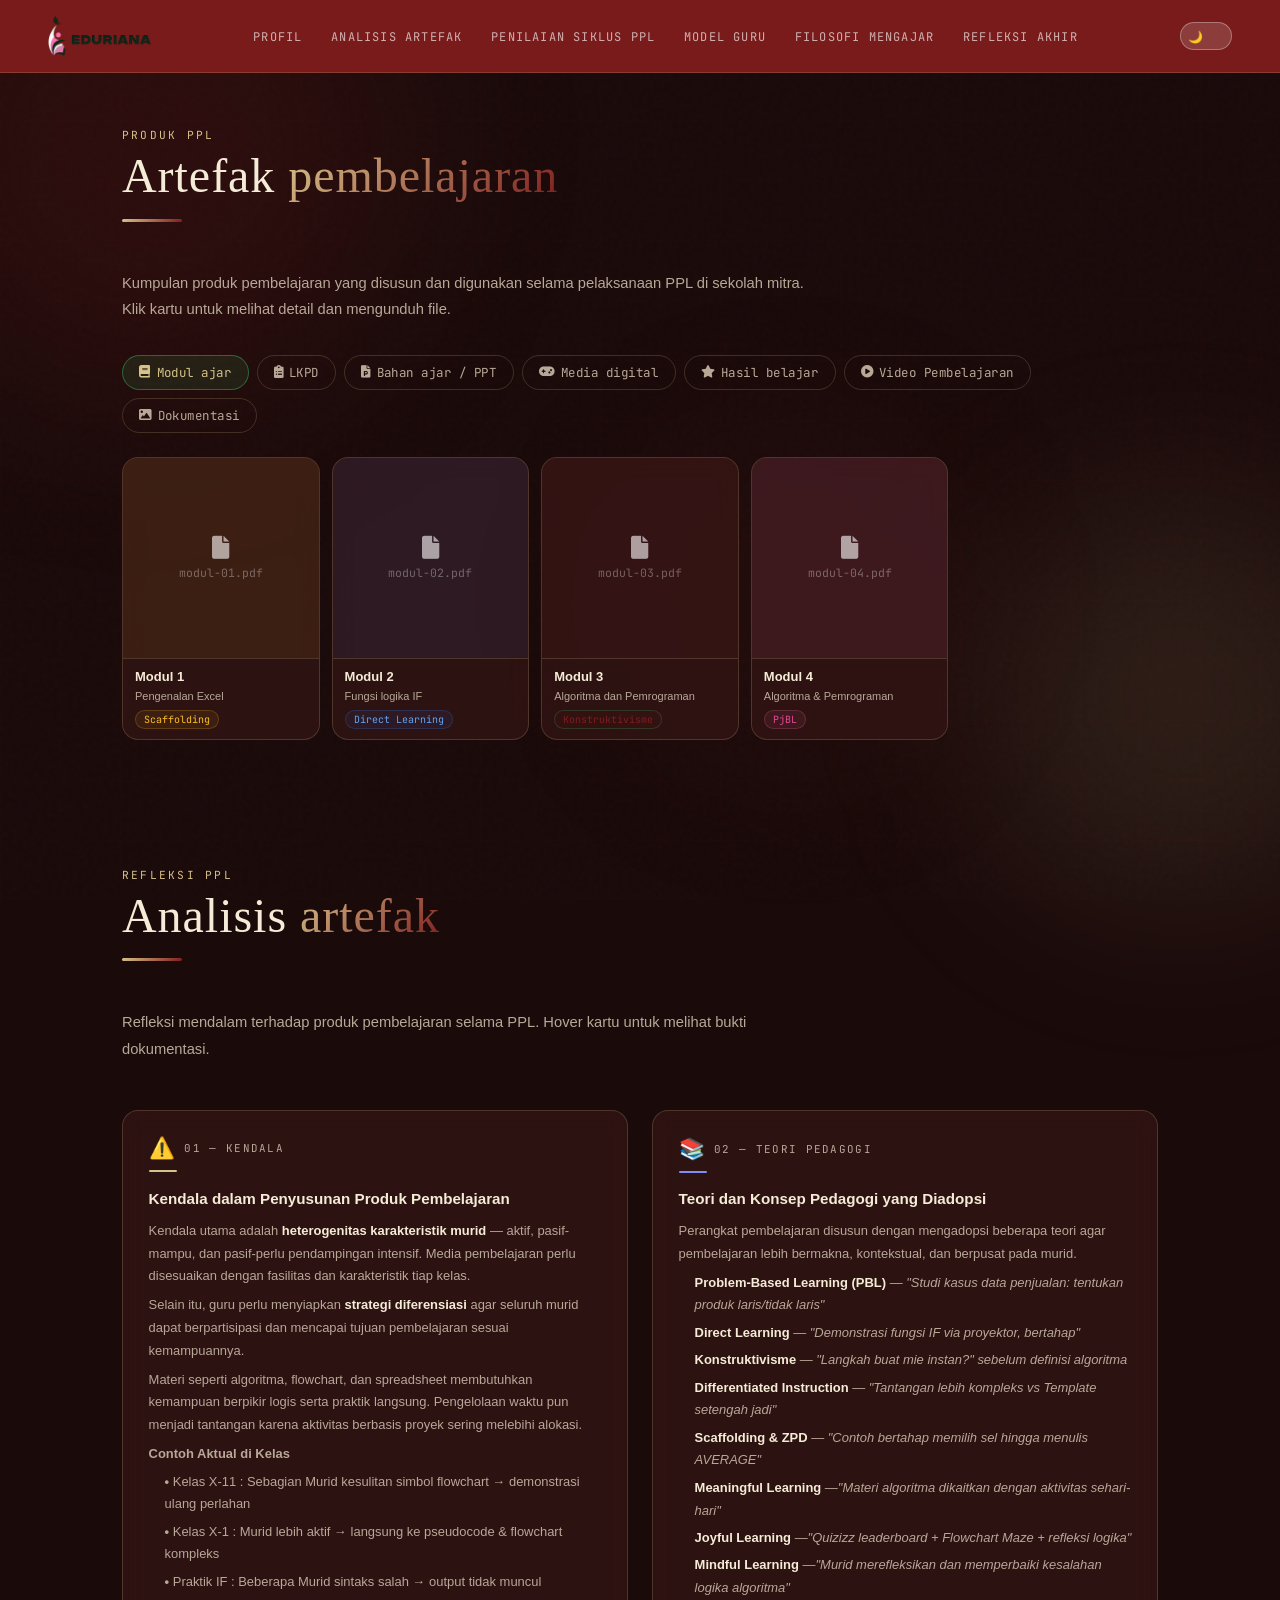
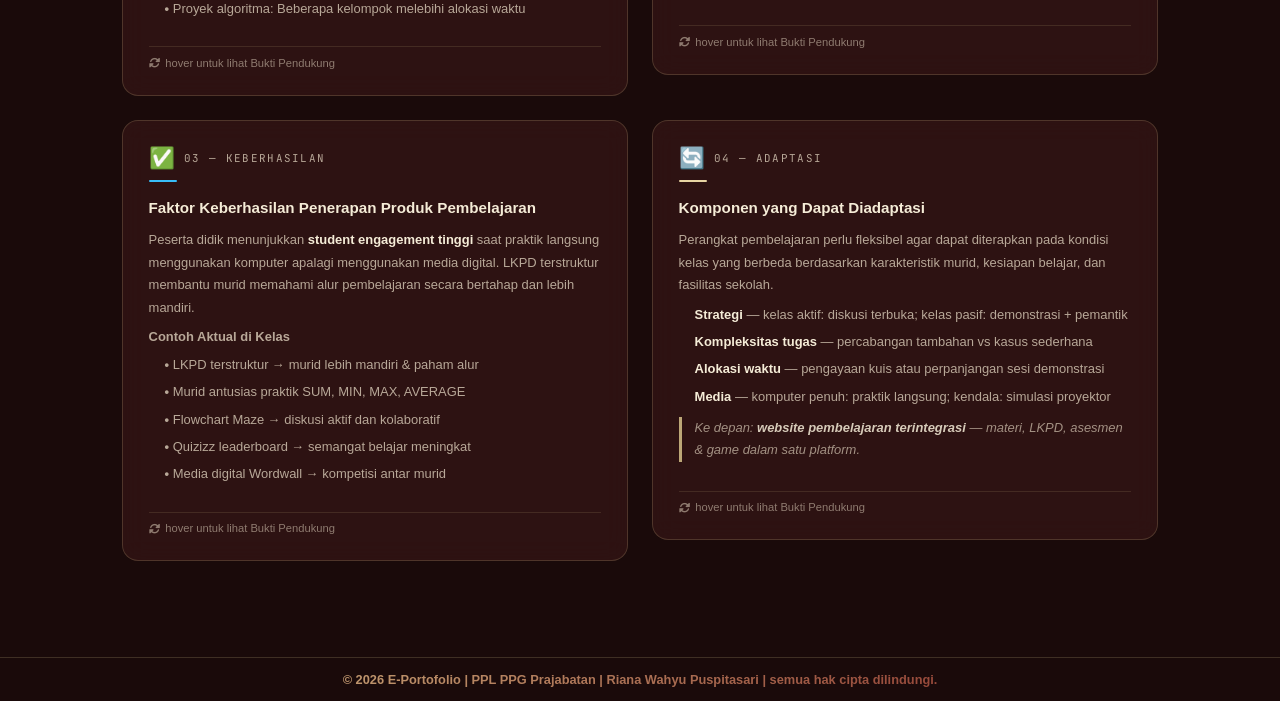
==== commit 1adb01b1: "revisi" ====
--- a/html/artefak.html
+++ b/html/artefak.html
@@ -31,11 +31,10 @@
         <ul class="nav-links">
             <li><a href="/html/profil.html">Profil</a></li>
             <li><a href="/html/artefak.html">Analisis Artefak</a></li>
-            <li><a href="/html/siklus.html">Praktik Mengajar Mandiri</a></li>
-            <li><a href="/html/nonmengajar.html">Kegiatan NonMengajar</a></li>
-            <li><a href="/html/refleksi.html">Refleksi Perkembangan</a></li>
-            <li><a href="/html/dokumentasi.html">Dokumentasi</a></li>
-            <li><a href="/html/penutup.html">Penutup</a></li>
+            <li><a href="/html/siklus.html">Penilaian Siklus PPL</a></li>
+            <li><a href="/html/model.html">Model Guru</a></li>
+            <li><a href="/html/filosofi.html">Filosofi Mengajar</a></li>
+            <li><a href="/html/refleksi.html">Refleksi Akhir</a></li>
         </ul>
         <button class="theme-toggle" onclick="toggleTheme()" aria-label="Toggle tema"></button>
     </nav>
--- a/style.css
+++ b/style.css
@@ -1,88 +1,52 @@
-@import url('https://fonts.googleapis.com/css2?family=Gaegu:wght@400;700&family=Nunito:wght@400;600;700;800&display=swap');
 /* ═══════════════════════════════════════════════════
    E-PORTFOLIO PPL — Riana Wahyu Puspitasari
    style.css — Semua styling modular
    ═══════════════════════════════════════════════════ */
 
-/* ── 1. CSS VARIABLES / TOKENS ── (tema baru: hijau · pink · krem, mengikuti gambar acuan) */
-:root, [data-theme="light"] {
-  --cream:      #fbf8ee;
-  --green:      #2e5a3e;
-  --green-deep: #1f3d2b;
-  --pink:       #f8c2de;
-  --pink-deep:  #ee9ac3;
-  --blush:      #fde3ef;
-  --primary:   var(--green);
-  --secondary: var(--pink);
-  /* LIGHT = krem */
-  --bg:     #fbf8ee;
-  --bg2:    #f1ecd9;
-  --bg3:    #e6dfc5;
-  --card:   #fffdf6;
-  --line:   #2e5a3e;
-  --border: rgba(46,90,62,0.35);
-  --accent:  #2e5a3e;
-  --accent2: #ee9ac3;
-  --accent3: #3f7552;
-  --danger:  #b3261e;
-  --warn:    #8a6a12;
-  --text:    #1f3d2b;
-  --muted:   #4f6b5a;
-  --text-secondary: #4f6b5a;
-  --glow:    rgba(238,154,195,0.18);
-  --gradient: linear-gradient(#ee9ac3, #ee9ac3);
-  /* hero (ikut tema) */
-  --hero-bg:     #fbf8ee;
-  --hero-text:   #1f3d2b;
-  --hero-accent: #3f7552;
-  --btn-bg:      #2e5a3e;
-  --btn-text:    #fbf8ee;
-  --btn-border:  #1f3d2b;
-  --frame:       #2e5a3e;
-  --frame-back:  #f8c2de;
-  /* warna kategori artefak */
-  --cat1:#b33b78; --cat2:#2e5a3e; --cat3:#8a6a12; --cat4:#6b4a8a; --cat5:#b3261e;
-  --radius-sm: 12px;
-  --radius-md: 20px;
-  --radius-lg: 28px;
-  --font-display: 'Gaegu', cursive;
-  --font-body:    'Nunito', sans-serif;
-  --font-mono:    'Nunito', sans-serif;
-  --scallop: url("data:image/svg+xml,%3Csvg xmlns='http://www.w3.org/2000/svg' viewBox='0 0 400 500' preserveAspectRatio='none'%3E%3Cpath d='M21%2C21 A23%2C23 0 0 1 65.75%2C21 A23%2C23 0 0 1 110.50%2C21 A23%2C23 0 0 1 155.25%2C21 A23%2C23 0 0 1 200.00%2C21 A23%2C23 0 0 1 244.75%2C21 A23%2C23 0 0 1 289.50%2C21 A23%2C23 0 0 1 334.25%2C21 A23%2C23 0 0 1 379.00%2C21 A23%2C23 0 0 1 379%2C66.80 A23%2C23 0 0 1 379%2C112.60 A23%2C23 0 0 1 379%2C158.40 A23%2C23 0 0 1 379%2C204.20 A23%2C23 0 0 1 379%2C250.00 A23%2C23 0 0 1 379%2C295.80 A23%2C23 0 0 1 379%2C341.60 A23%2C23 0 0 1 379%2C387.40 A23%2C23 0 0 1 379%2C433.20 A23%2C23 0 0 1 379%2C479.00 A23%2C23 0 0 1 334.25%2C479 A23%2C23 0 0 1 289.50%2C479 A23%2C23 0 0 1 244.75%2C479 A23%2C23 0 0 1 200.00%2C479 A23%2C23 0 0 1 155.25%2C479 A23%2C23 0 0 1 110.50%2C479 A23%2C23 0 0 1 65.75%2C479 A23%2C23 0 0 1 21.00%2C479 A23%2C23 0 0 1 21%2C433.20 A23%2C23 0 0 1 21%2C387.40 A23%2C23 0 0 1 21%2C341.60 A23%2C23 0 0 1 21%2C295.80 A23%2C23 0 0 1 21%2C250.00 A23%2C23 0 0 1 21%2C204.20 A23%2C23 0 0 1 21%2C158.40 A23%2C23 0 0 1 21%2C112.60 A23%2C23 0 0 1 21%2C66.80 A23%2C23 0 0 1 21%2C21.00 Z' fill='black'/%3E%3C/svg%3E");
-}
-/* DARK = hijau tua */
-[data-theme="dark"] {
-  --bg:     #1b3a28;
-  --bg2:    #234a33;
-  --bg3:    #2e5a3e;
-  --card:   #2a5139;
-  --line:   rgba(251,248,238,0.55);
-  --border: rgba(251,248,238,0.25);
-  --accent:  #f8c2de;
-  --accent2: #f8c2de;
-  --accent3: #fde3ef;
-  --danger:  #f4a6a0;
-  --warn:    #f2d28a;
-  --text:    #fbf8ee;
-  --muted:   #c3d4c8;
-  --text-secondary: #c3d4c8;
-  --glow:    rgba(248,194,222,0.12);
-  --hero-bg:     #2e5a3e;
-  --hero-text:   #fbf8ee;
-  --hero-accent: #f8c2de;
-  --btn-bg:      #f8c2de;
-  --btn-text:    #1f3d2b;
-  --btn-border:  #fbf8ee;
-  --frame:       #f8c2de;
-  --frame-back:  #ee9ac3;
-  --cat1:#f8c2de; --cat2:#cfe3d4; --cat3:#f2d28a; --cat4:#d5c1ec; --cat5:#f4a6a0;
+/* ── 1. CSS VARIABLES / TOKENS ── */
+:root {
+  --primary:   #7F1D1D;
+  --secondary: #D6C28A;
+  /* DEFAULT = DARK MODE */
+  --bg:        #1A0A0A;
+  --bg2:       #2A1010;
+  --bg3:       #3A1818;
+  --card:      rgba(50,20,20,0.80);
+  --border:    rgba(214,194,138,0.20);
+  --accent:    #D6C28A;
+  --accent2:   #E8D5A3;
+  --accent3:   #D4A017;
+  --danger:    #f87171;
+  --warn:      #D4A017;
+  --text:      #F5ECD7;
+  --muted:     #B8A898;
+  --glow:      rgba(214,194,138,0.12);
+  --gradient:  linear-gradient(135deg, #D6C28A, #7F1D1D);
+  --radius-sm: 10px;
+  --radius-md: 16px;
+  --radius-lg: 24px;
+}
+/* LIGHT MODE = Ivory/Cream */
+[data-theme="light"] {
+  --bg:    #FFFDF7;
+  --bg2:   #F5F0E8;
+  --bg3:   #EDE8DC;
+  --card:  rgba(255,255,255,0.95);
+  --border:rgba(127,29,29,0.18);
+  --accent:    #7F1D1D;
+  --accent2:   #D6C28A;
+  --accent3:   #B8860B;
+  --text:  #2D2424;
+  --muted: #7A6A6A;
+  --glow:  rgba(127,29,29,0.08);
+  --gradient: linear-gradient(135deg, #7F1D1D, #D6C28A);
 }
 
 /* ── 2. RESET & BASE ── */
 *, *::before, *::after { box-sizing: border-box; margin: 0; padding: 0; }
 html { scroll-behavior: smooth; font-size: 16px; }
 body {
-  font-family: var(--font-body);
+  font-family: 'Manrope', sans-serif;
   background: var(--bg);
   color: var(--text);
   overflow-x: hidden;
@@ -102,8 +66,8 @@
 .bg-grid {
   position: fixed; inset: 0; z-index: 0; pointer-events: none;
   background-image:
-    linear-gradient(rgba(46,90,62,0.04) 1px, transparent 1px),
-    linear-gradient(90deg, rgba(46,90,62,0.04) 1px, transparent 1px);
+    linear-gradient(rgba(127,29,29,0.04) 1px, transparent 1px),
+    linear-gradient(90deg, rgba(127,29,29,0.04) 1px, transparent 1px);
   background-size: 60px 60px;
   animation: gridShift 20s linear infinite;
 }
@@ -112,21 +76,21 @@
   pointer-events: none; z-index: 0;
   animation: orbFloat 12s ease-in-out infinite;
 }
-.orb1 { width:500px; height:500px; background:rgba(46,90,62,0.18); top:-100px; left:-100px; }
-.orb2 { width:400px; height:400px; background:rgba(238,154,195,0.10); bottom:0; right:-100px; animation-delay:-6s; }
-.orb3 { width:300px; height:300px; background:rgba(46,90,62,0.10); top:50%; left:50%; animation-delay:-3s; }
+.orb1 { width:500px; height:500px; background:rgba(127,29,29,0.18); top:-100px; left:-100px; }
+.orb2 { width:400px; height:400px; background:rgba(214,194,138,0.10); bottom:0; right:-100px; animation-delay:-6s; }
+.orb3 { width:300px; height:300px; background:rgba(127,29,29,0.10); top:50%; left:50%; animation-delay:-3s; }
 
 /* ── 4. NAVBAR ── */
 nav {
   position: fixed; top: 0; left: 0; right: 0; z-index: 100;
   display: flex; align-items: center; justify-content: space-between;
   padding: 1rem 3rem;
-  background: rgba(46,90,62,0.95);
+  background: rgba(127,29,29,0.95);
   backdrop-filter: blur(20px);
   border-bottom: 1px solid var(--border);
   transition: background 0.4s;
 }
-[data-theme="light"] nav { background: rgba(46,90,62,0.95); }
+[data-theme="light"] nav { background: rgba(127,29,29,0.95); }
 
 .nav-logo {
   display: flex;
@@ -150,15 +114,15 @@
 .nav-links { display: flex; gap: 1.8rem; }
 .nav-links a {
   color: rgba(255,255,255,0.65); font-size: 0.75rem;
-  font-family: var(--font-body);
-  letter-spacing: 0.02em; 
+  font-family: 'JetBrains Mono', monospace;
+  letter-spacing: 0.1em; text-transform: uppercase;
   transition: color 0.3s; position: relative;
 }
 .nav-links a::after {
   content: ''; position: absolute; bottom: -4px; left: 0; right: 0;
-  height: 1px; background: #ee9ac3; transform: scaleX(0); transition: transform 0.3s;
-}
-.nav-links a:hover { color: #ee9ac3; }
+  height: 1px; background: #D6C28A; transform: scaleX(0); transition: transform 0.3s;
+}
+.nav-links a:hover { color: #D6C28A; }
 .nav-links a:hover::after { transform: scaleX(1); }
 .theme-toggle {
   background: rgba(255,255,255,0.15); border: 1px solid rgba(255,255,255,0.3); border-radius: 50px;
@@ -189,9 +153,9 @@
 }
 .hero-badge {
   display: inline-flex; align-items: center; gap: 0.5rem;
-  background: rgba(46,90,62,0.08); border: 1px solid rgba(46,90,62,0.2);
+  background: rgba(127,29,29,0.08); border: 1px solid rgba(127,29,29,0.2);
   border-radius: 50px; padding: 0.4rem 1.1rem;
-  font-family: var(--font-body); font-size: 0.75rem; color: var(--accent);
+  font-family: 'JetBrains Mono', monospace; font-size: 0.75rem; color: var(--accent);
   margin-bottom: 2rem;
   animation: fadeUp 0.8s ease forwards;
 }
@@ -201,7 +165,7 @@
 }
 
 .hero-names {
-  font-family: var(--font-body);
+  font-family: 'Outfit', sans-serif;
   font-size: 4rem;
   font-weight: 800; line-height: 1.2; letter-spacing: -0.02em;
   animation: fadeUp 0.8s 0.2s ease both;
@@ -213,7 +177,7 @@
 }
 
 .hero-name {
-  font-family: var(--font-body); font-size: clamp(2rem,7vw,5rem);
+  font-family: 'Outfit', sans-serif; font-size: clamp(2rem,7vw,5rem);
   font-weight: 800; line-height: 1.2; letter-spacing: -0.02em;
   animation: fadeUp 0.8s 0.2s ease both;
 }
@@ -223,7 +187,7 @@
   background: var(--gradient); -webkit-background-clip: text; -webkit-text-fill-color: transparent;
 }
 .hero-typing {
-  font-family: var(--font-body); font-size: 1.1rem;
+  font-family: 'JetBrains Mono', monospace; font-size: 1.1rem;
   color: var(--muted); margin-top: 1.5rem;
   animation: fadeUp 0.8s 0.4s ease both; min-height: 1.8rem;
 
@@ -240,7 +204,7 @@
   font-style: italic;
   text-align: center;
 }
-.hero-quote em { color: var(--accent2); font-style: normal; font-family: var(--font-body); }
+.hero-quote em { color: var(--accent2); font-style: normal; font-family: 'Outfit', sans-serif; }
 
 .hero-intro {
   margin: 0 auto;
@@ -279,7 +243,7 @@
 
 /* tombol kedua (outline soft) */
 .btn-ghost {
-  padding: 10px 22px;
+  padding: 10px 2p0x;
   border-radius: 999px;
   border: 1px solid var(--border);
   color: var(--text);
@@ -362,8 +326,8 @@
 position:relative;
 border:1px solid rgba(255,255,255,.08);
 box-shadow:
-0 0 40px rgba(238,154,195,.15),
-0 0 120px rgba(238,154,195,.12);
+0 0 40px rgba(52,211,110,.15),
+0 0 120px rgba(244,114,182,.12);
 animation:floatHero 5s ease-in-out infinite;
 }
 
@@ -407,12 +371,12 @@
 
 /* ── 8. SECTION HEADER ── */
 .section-label {
-  font-family: var(--font-body); font-size: 0.7rem;
-  letter-spacing: 0.02em;  color: var(--accent);
+  font-family: 'JetBrains Mono', monospace; font-size: 0.7rem;
+  letter-spacing: 0.2em; text-transform: uppercase; color: var(--accent);
   margin-bottom: 0.5rem;
 }
 .section-title {
-  font-family: var(--font-body); font-size: clamp(2rem,5vw,3rem);
+  font-family: 'Outfit', sans-serif; font-size: clamp(2rem,5vw,3rem);
   font-weight: 700; line-height: 1.1; margin-bottom: 1rem;
 }
 .section-title span { background: var(--gradient); -webkit-background-clip: text; -webkit-text-fill-color: transparent; }
@@ -426,8 +390,8 @@
 }
 .card:hover {
   transform: translateY(-5px);
-  box-shadow: 0 20px 60px rgba(46,90,62,0.1);
-  border-color: rgba(238,154,195,0.3);
+  box-shadow: 0 20px 60px rgba(127,29,29,0.1);
+  border-color: rgba(52,211,110,0.3);
 }
 
 /* ── 10. PROFIL ── */
@@ -438,7 +402,7 @@
   background: var(--gradient);
   display: flex; align-items: center; justify-content: center;
   font-size: 2.4rem; margin-bottom: 1.5rem;
-  box-shadow: 0 0 40px rgba(238,154,195,0.25);
+  box-shadow: 0 0 40px rgba(52,211,110,0.25);
 }
 
 .profile-name { font-family: 'Outfit',sans-serif; font-size: 1.6rem; font-weight: 700; margin-bottom: 0.3rem; }
@@ -448,15 +412,15 @@
 .tag {
   padding: 0.3rem 0.85rem; border-radius: 50px; font-size: 0.73rem;
   font-family: 'JetBrains Mono',monospace;
-  background: rgba(46,90,62,0.07); border: 1px solid rgba(46,90,62,0.2);
+  background: rgba(127,29,29,0.07); border: 1px solid rgba(127,29,29,0.2);
   color: var(--accent); transition: all 0.3s;
 }
-.tag:hover { background: rgba(238,154,195,0.14); transform: scale(1.05); }
+.tag:hover { background: rgba(52,211,110,0.14); transform: scale(1.05); }
 .info-grid { display: grid; grid-template-columns: 1fr 1fr; gap: 0.8rem; margin-top: 1.5rem; }
-.info-item { padding: 0.9rem; background: rgba(46,90,62,0.04); border-radius: var(--radius-sm); border: 1px solid var(--border); }
-.info-label { font-family:'JetBrains Mono',monospace; font-size:0.68rem; color:var(--muted);  letter-spacing: 0.02em; }
+.info-item { padding: 0.9rem; background: rgba(127,29,29,0.04); border-radius: var(--radius-sm); border: 1px solid var(--border); }
+.info-label { font-family:'JetBrains Mono',monospace; font-size:0.68rem; color:var(--muted); text-transform:uppercase; letter-spacing:0.1em; }
 .info-value { font-size: 0.9rem; font-weight: 600; margin-top: 0.25rem; }
-.quote-card { padding: 2rem; background: linear-gradient(135deg, rgba(46,90,62,0.04), rgba(238,154,195,0.04)); }
+.quote-card { padding: 2rem; background: linear-gradient(135deg, rgba(127,29,29,0.04), rgba(244,114,182,0.04)); }
 .quote-icon { font-size: 3rem; line-height: 1; color: var(--accent2); opacity: 0.35; margin-bottom: 0.8rem; }
 .quote-text { font-family:'Outfit',sans-serif; font-size:1.15rem; line-height:1.7; font-style:italic; }
 .quote-author { margin-top: 1rem; color: var(--muted); font-size: 0.82rem; }
@@ -468,10 +432,10 @@
 }
 
 .pembimbing-label {
-    font-family: var(--font-body);
+    font-family: 'JetBrains Mono', monospace;
     font-size: 0.7rem;
-    letter-spacing: 0.02em;
-    
+    letter-spacing: 0.14em;
+    text-transform: uppercase;
     color: var(--accent);
     margin-bottom: 0.75rem;
 }
@@ -496,18 +460,18 @@
 
 .pembimbing-card:hover {
     transform: translateY(-3px);
-    box-shadow: 0 16px 40px rgba(46,90,62,0.08);
-    border-color: rgba(238,154,195,0.3);
+    box-shadow: 0 16px 40px rgba(127,29,29,0.08);
+    border-color: rgba(52,211,110,0.3);
 }
 
 .pembimbing-avatar {
     width: 44px;
     height: 44px;
     border-radius: 12px;
-    background: rgba(46,90,62,0.1);
-    border: 1px solid rgba(238,154,195,0.25);
+    background: rgba(127,29,29,0.1);
+    border: 1px solid rgba(52,211,110,0.25);
     color: var(--accent);
-    font-family: var(--font-body);
+    font-family: 'JetBrains Mono', monospace;
     font-size: 0.68rem;
     font-weight: 600;
     display: flex;
@@ -517,8 +481,8 @@
 }
 
 .pembimbing-avatar.dpl {
-    background: rgba(238,154,195,0.1);
-    border-color: rgba(238,154,195,0.25);
+    background: rgba(214,194,138,0.1);
+    border-color: rgba(244,114,182,0.25);
     color: var(--accent2);
 }
 
@@ -529,10 +493,10 @@
 }
 
 .pembimbing-role {
-    font-family: var(--font-body);
+    font-family: 'JetBrains Mono', monospace;
     font-size: 0.65rem;
-    letter-spacing: 0.02em;
-    
+    letter-spacing: 0.1em;
+    text-transform: uppercase;
     color: var(--muted);
 }
 
@@ -566,13 +530,13 @@
 
 /* ── SECTION HEADER (rp-label, rp-title, rp-divider) ── */
 .rp-label {
-  font-family: var(--font-body);
-  font-size: 0.7rem; letter-spacing: 0.02em;
-   color: var(--accent);
+  font-family: 'JetBrains Mono', monospace;
+  font-size: 0.7rem; letter-spacing: 0.2em;
+  text-transform: uppercase; color: var(--accent);
   margin-bottom: 0.5rem;
 }
 .rp-title {
-  font-family: var(--font-body);
+  font-family: 'Outfit', sans-serif;
   font-size: clamp(2rem, 5vw, 3rem);
   font-weight: 700; line-height: 1.1; margin-bottom: 1rem; color: var(--text);
 }
@@ -607,8 +571,8 @@
 }
 .rp-card:hover {
   transform: translateY(-4px);
-  box-shadow: 0 20px 60px rgba(46,90,62,0.08);
-  border-color: rgba(238,154,195,0.28);
+  box-shadow: 0 20px 60px rgba(127,29,29,0.08);
+  border-color: rgba(52,211,110,0.28);
 }
 
 /* ── AVATAR FOTO ── */
@@ -616,8 +580,8 @@
   width: 195px; height: 195px;
   border-radius: 20px; overflow: hidden;
   margin-bottom: 1rem;
-  border: 2px solid rgba(238,154,195,0.35);
-  box-shadow: 0 0 20px rgba(238,154,195,0.18);
+  border: 2px solid rgba(52,211,110,0.35);
+  box-shadow: 0 0 20px rgba(52,211,110,0.18);
   display: flex; align-items: center; justify-content: center;
   background: var(--gradient); font-size: 24px;
 }
@@ -628,14 +592,14 @@
 
 /* ── NAME / ROLE / BIO ── */
 .rp-name {
-  font-family: var(--font-body);
+  font-family: 'Outfit', sans-serif;
   font-size: 1.2rem; font-weight: 700;
   margin-bottom: 2px; color: var(--text);
 }
 .rp-role {
   font-size: 12px; color: var(--accent);
-  font-family: var(--font-body);
-  letter-spacing: 0.02em; margin-bottom: 1rem;
+  font-family: 'JetBrains Mono', monospace;
+  letter-spacing: 0.06em; margin-bottom: 1rem;
 }
 .rp-bio {
   font-size: 13.5px; color: var(--muted); line-height: 1.75;
@@ -653,7 +617,7 @@
   font-size: 13px; transition: background 0.2s;
 }
 .bio-row:last-child { border-bottom: none; }
-.bio-row:hover { background: rgba(46,90,62,0.03); }
+.bio-row:hover { background: rgba(127,29,29,0.03); }
 .bio-row-label {
   color: var(--muted); min-width: 110px;
   display: flex; align-items: center; gap: 7px; font-size: 12px;
@@ -663,8 +627,8 @@
 .zodiak-badge {
   display: inline-flex; align-items: center; gap: 5px;
   font-size: 12px; padding: 3px 10px; border-radius: 999px;
-  background: rgba(238,154,195,0.08); border: 0.5px solid rgba(238,154,195,0.25);
-  color: #ee9ac3;
+  background: rgba(244,114,182,0.08); border: 0.5px solid rgba(244,114,182,0.25);
+  color: #D6C28A;
 }
 
 /* ── CHIPS ── */
@@ -672,7 +636,7 @@
 .rp-chip {
   font-size: 11px; padding: 3px 10px; border-radius: 999px;
   border: 0.5px solid var(--border); color: var(--muted);
-  font-family: var(--font-body);
+  font-family: 'JetBrains Mono', monospace;
   transition: border-color 0.2s, color 0.2s; cursor: default;
 }
 .rp-chip:hover { border-color: var(--accent); color: var(--accent); }
@@ -680,12 +644,12 @@
 /* ── QUOTE CARD ── */
 .rp-quote-card {
   background: var(--card); border: 1px solid var(--border);
-  border-left: 3px solid #ee9ac3;
+  border-left: 3px solid #D6C28A;
   border-radius: 0 var(--radius-md) var(--radius-md) 0;
   padding: 1rem 1.25rem; backdrop-filter: blur(12px);
 }
 .rp-quote-mark {
-  font-size: 32px; line-height: 1; color: #ee9ac3;
+  font-size: 32px; line-height: 1; color: #D6C28A;
   opacity: 0.4; margin-bottom: 4px; font-family: Georgia, serif;
 }
 .rp-quote-text { font-size: 13px; font-style: italic; color: var(--muted); line-height: 1.7; }
@@ -693,8 +657,8 @@
 
 /* ── SECTION HEAD ── */
 .rp-section-head {
-  font-family: var(--font-body);
-  font-size: 11px; letter-spacing: 0.02em; 
+  font-family: 'JetBrains Mono', monospace;
+  font-size: 11px; letter-spacing: 0.14em; text-transform: uppercase;
   color: var(--accent); margin-bottom: 12px;
   display: flex; align-items: center; gap: 6px;
 }
@@ -708,11 +672,11 @@
   display: flex; align-items: flex-start; gap: 10px;
   font-size: 13px; color: var(--muted); line-height: 1.65;
   padding: 8px 10px; border-radius: 8px;
-  background: rgba(46,90,62,0.03); border: 0.5px solid var(--border);
+  background: rgba(127,29,29,0.03); border: 0.5px solid var(--border);
   margin-bottom: 7px; transition: background 0.2s, border-color 0.2s;
 }
 .rp-goal-item:last-child { margin-bottom: 0; }
-.rp-goal-item:hover { background: rgba(238,154,195,0.06); border-color: rgba(46,90,62,0.2); }
+.rp-goal-item:hover { background: rgba(52,211,110,0.06); border-color: rgba(127,29,29,0.2); }
 .rp-goal-dot { width: 6px; height: 6px; border-radius: 50%; flex-shrink: 0; margin-top: 6px; }
 
 /* ── INSPIRASI ── */
@@ -729,7 +693,7 @@
   margin-top: 1rem; padding: 10px 12px; font-size: 13px;
   color: var(--muted); line-height: 1.7;
   border-left: 2.5px solid var(--accent);
-  background: rgba(46,90,62,0.04);
+  background: rgba(127,29,29,0.04);
   border-radius: 0 8px 8px 0; font-style: italic;
 }
 
@@ -741,7 +705,7 @@
 .edu-timeline::before {
   content: ''; position: absolute; left: 6px; top: 8px; bottom: 8px;
   width: 1.5px;
-  background: linear-gradient(to bottom, #2e5a3e, #3f7552, #ee9ac3, #f8c2de, #ee9ac3);
+  background: linear-gradient(to bottom, #7F1D1D, #818cf8, #D6C28A, #fbbf24, #60a5fa);
   border-radius: 2px;
 }
 .edu-item { position: relative; padding: 0 0 18px 16px; cursor: default; }
@@ -749,31 +713,31 @@
 .edu-dot {
   position: absolute; left: -14px; top: 22px;
   width: 10px; height: 10px; border-radius: 50%;
-  border: 2px solid #2e5a3e; background: var(--bg);
+  border: 2px solid #7F1D1D; background: var(--bg);
   transition: transform 0.3s;
 }
 .edu-item:hover .edu-dot { transform: scale(1.4); }
-.edu-item:nth-child(1) .edu-dot { border-color: #2e5a3e; }
-.edu-item:nth-child(2) .edu-dot { border-color: #3f7552; }
-.edu-item:nth-child(3) .edu-dot { border-color: #ee9ac3; }
-.edu-item:nth-child(4) .edu-dot { border-color: #f8c2de; }
-.edu-item:nth-child(5) .edu-dot { border-color: #ee9ac3; background: #ee9ac3; }
+.edu-item:nth-child(1) .edu-dot { border-color: #7F1D1D; }
+.edu-item:nth-child(2) .edu-dot { border-color: #818cf8; }
+.edu-item:nth-child(3) .edu-dot { border-color: #D6C28A; }
+.edu-item:nth-child(4) .edu-dot { border-color: #fbbf24; }
+.edu-item:nth-child(5) .edu-dot { border-color: #60a5fa; background: #60a5fa; }
 
 /* ── EDU SVG BUILDING ── */
 .edu-building { margin-bottom: 5px; }
 .edu-svg { width: 72px; height: 48px; display: block; transition: transform 0.3s ease; }
 .edu-item:hover .edu-svg { transform: scale(1.1) translateY(-3px); }
-.edu-svg-active { filter: drop-shadow(0 0 6px rgba(238,154,195,0.5)); }
+.edu-svg-active { filter: drop-shadow(0 0 6px rgba(96,165,250,0.5)); }
 .edu-year {
   font-size: 11px; color: var(--muted);
-  font-family: var(--font-body); margin-bottom: 2px; opacity: 0.7;
+  font-family: 'JetBrains Mono', monospace; margin-bottom: 2px; opacity: 0.7;
 }
 .edu-school { font-size: 13.5px; font-weight: 500; color: var(--text); margin-bottom: 1px; }
 .edu-level { font-size: 11.5px; color: var(--muted); }
 .edu-badge {
   display: inline-block; font-size: 10px; padding: 2px 8px; border-radius: 999px;
-  background: rgba(238,154,195,0.1); border: 0.5px solid rgba(238,154,195,0.3);
-  color: #ee9ac3; margin-top: 3px;
+  background: rgba(96,165,250,0.1); border: 0.5px solid rgba(96,165,250,0.3);
+  color: #60a5fa; margin-top: 3px;
 }
 
 /* ── RESPONSIVE ── */
@@ -801,11 +765,11 @@
   display: inline-flex;
   align-items: center;
   gap: 0.5rem;
-  font-family: var(--font-body);
+  font-family: 'JetBrains Mono', monospace;
   font-size: 0.72rem;
   color: var(--muted);
   margin-bottom: 1rem;
-  letter-spacing: 0.02em;
+  letter-spacing: 0.05em;
 }
 .flip-hint-dot {
   width: 7px; height: 7px;
@@ -839,10 +803,10 @@
 .id-scene:hover .id-face,
 .id-scene.flipped .id-face {
     box-shadow: 
-        0 0 30px rgba(46,90,62,0.2),
-        0 0 60px rgba(238,154,195,0.15);
+        0 0 30px rgba(127,29,29,0.2),
+        0 0 60px rgba(244,114,182,0.15);
     border-color: transparent;
-    border-image: linear-gradient(135deg, #2e5a3e, #ee9ac3) 1;
+    border-image: linear-gradient(135deg, #7F1D1D, #D6C28A) 1;
 }
 
 .id-scene {
@@ -854,7 +818,7 @@
     position: absolute;
     inset: -2px;
     border-radius: calc(var(--radius-md) + 2px);
-    background: linear-gradient(135deg, #2e5a3e, #ee9ac3);
+    background: linear-gradient(135deg, #7F1D1D, #D6C28A);
     opacity: 0;
     z-index: -1;
     transition: opacity 0.4s ease;
@@ -883,7 +847,7 @@
 }
 
 .id-header {
-    background: linear-gradient(135deg, rgba(46,90,62,0.9), rgba(46,90,62,0.9));
+    background: linear-gradient(135deg, rgba(15,42,26,0.9), rgba(80,10,40,0.9));
     padding: 0.55rem 1.1rem;
     display: flex;
     align-items: center;
@@ -891,7 +855,7 @@
     border-bottom: 1px solid var(--border);
 }
 [data-theme="light"] .id-header {
-    background: linear-gradient(135deg, rgba(248,194,222,0.85), rgba(248,194,222,0.85));
+    background: linear-gradient(135deg, rgba(187,247,208,0.85), rgba(251,207,232,0.85));
 }
 
 .id-header-dot {
@@ -901,10 +865,10 @@
   animation: pulse 2s infinite;
 }
 .id-header-text {
-  font-family: var(--font-body);
+  font-family: 'JetBrains Mono', monospace;
   font-size: 0.72rem;
   color: var(--accent);
-  letter-spacing: 0.02em;
+  letter-spacing: 0.06em;
   white-space: nowrap;
   overflow: hidden;
   text-overflow: ellipsis;
@@ -924,7 +888,7 @@
     flex-shrink: 0;
     border-radius: 12px;
     overflow: hidden;
-    border: 2px solid rgba(238,154,195,0.3);
+    border: 2px solid rgba(52,211,110,0.3);
 }
 
 .id-photo-img {
@@ -944,7 +908,7 @@
 }
 
 .id-name {
-    font-family: var(--font-body);
+    font-family: 'Outfit', sans-serif;
     font-size: 1.05rem;
     font-weight: 700;
     color: var(--text);
@@ -952,7 +916,7 @@
 }
 
 .id-nim {
-  font-family: var(--font-body);
+  font-family: 'JetBrains Mono', monospace;
   font-size: 0.78rem;
   color: var(--accent);
 }
@@ -968,29 +932,29 @@
   padding: 3px 10px;
   border-radius: 50px;
   font-size: 0.68rem;
-  font-family: var(--font-body);
-  background: rgba(46,90,62,0.08);
-  border: 1px solid rgba(238,154,195,0.25);
+  font-family: 'JetBrains Mono', monospace;
+  background: rgba(127,29,29,0.08);
+  border: 1px solid rgba(52,211,110,0.25);
   color: var(--accent);
 }
 .chip-active {
-  background: rgba(46,90,62,0.15) !important;
-  border-color: rgba(238,154,195,0.4) !important;
+  background: rgba(127,29,29,0.15) !important;
+  border-color: rgba(52,211,110,0.4) !important;
 }
 
 .id-chip:nth-child(1) {
-    background: rgba(46,90,62,0.08);
-    border: 1px solid rgba(238,154,195,0.25);
+    background: rgba(127,29,29,0.08);
+    border: 1px solid rgba(52,211,110,0.25);
     color: var(--accent);
 }
 .id-chip:nth-child(2) {
-    background: rgba(238,154,195,0.08);
-    border: 1px solid rgba(238,154,195,0.25);
+    background: rgba(244,114,182,0.08);
+    border: 1px solid rgba(244,114,182,0.25);
     color: var(--accent2);
 }
 .chip-active {
-    background: rgba(238,154,195,0.15) !important;
-    border-color: rgba(238,154,195,0.4) !important;
+    background: rgba(244,114,182,0.15) !important;
+    border-color: rgba(244,114,182,0.4) !important;
     color: var(--accent2) !important;
 }
 
@@ -1002,7 +966,7 @@
   align-items: center;
 }
 .id-footer-left {
-  font-family: var(--font-body);
+  font-family: 'JetBrains Mono', monospace;
   font-size: 0.7rem;
   color: var(--muted);
 }
@@ -1040,11 +1004,11 @@
   gap: 0.7rem;
 }
 .id-back-title {
-  font-family: var(--font-body);
+  font-family: 'JetBrains Mono', monospace;
   font-size: 0.7rem;
   color: var(--accent);
-  letter-spacing: 0.02em;
-  
+  letter-spacing: 0.12em;
+  text-transform: uppercase;
   margin-bottom: 0.4rem;
 }
 .id-back-row {
@@ -1054,11 +1018,11 @@
 }
 .id-back-icon { font-size: 1.1rem; flex-shrink: 0; margin-top: 2px; }
 .id-back-label {
-  font-family: var(--font-body);
+  font-family: 'JetBrains Mono', monospace;
   font-size: 0.65rem;
   color: var(--muted);
-  
-  letter-spacing: 0.02em;
+  text-transform: uppercase;
+  letter-spacing: 0.08em;
 }
 .id-back-val {
   font-size: 0.88rem;
@@ -1084,8 +1048,8 @@
 }
 .map-deco-wrap:hover {
   transform: translateY(-4px);
-  box-shadow: 0 20px 60px rgba(46,90,62,0.1);
-  border-color: rgba(238,154,195,0.3);
+  box-shadow: 0 20px 60px rgba(127,29,29,0.1);
+  border-color: rgba(52,211,110,0.3);
 }
 
 .map-deco-footer {
@@ -1157,7 +1121,7 @@
   grid-template-columns: 1fr 1.3fr;
   gap: 2rem;
   align-items: start;
-  font-family: var(--font-body);
+  font-family: 'Outfit', sans-serif;
   font-size: 1.1rem;
 }
 
@@ -1173,7 +1137,7 @@
 }
 
 .map-title {
-  font-family: var(--font-body);
+  font-family: 'Outfit', sans-serif;
   font-size: 1.1rem;
 }
 
@@ -1208,7 +1172,7 @@
   background: var(--card); border: 1px solid var(--border);
   border-radius: var(--radius-md); backdrop-filter: blur(12px);
   transition: transform 0.3s, box-shadow 0.3s, border-color 0.3s;
-  letter-spacing: 0.02em;
+  letter-spacing: 1px;
   padding: 20px;
   font-size: 0.93rem;
   text-align: justify;
@@ -1216,8 +1180,8 @@
 
 .keunikan-card:hover {
   transform: translateY(-5px);
-  box-shadow: 0 20px 60px rgba(46,90,62,0.1);
-  border-color: rgba(238,154,195,0.3);
+  box-shadow: 0 20px 60px rgba(127,29,29,0.1);
+  border-color: rgba(52,211,110,0.3);
 }
 
 .keunikan-card h3{
@@ -1225,7 +1189,7 @@
   font-weight: bold;
   color: #333;
   padding: 10px 16px;
-  letter-spacing: 0.02em;
+  letter-spacing: 1px;
   text-align: center;
 }
 
@@ -1283,9 +1247,9 @@
 .video-wrapper:hover{
   transform: translateY(-5px);
 
-  box-shadow: 0 20px 60px rgba(46,90,62,0.1);
-
-  border-color: rgba(238,154,195,0.3);
+  box-shadow: 0 20px 60px rgba(127,29,29,0.1);
+
+  border-color: rgba(52,211,110,0.3);
 }
 
 /* IFRAME */
@@ -1334,9 +1298,9 @@
 .cycle-header { display:flex; align-items:center; justify-content:space-between; margin-bottom:1rem; flex-wrap:wrap; gap:0.5rem; }
 .cycle-title { font-family:'Outfit',sans-serif; font-size:1.1rem; font-weight:700; }
 .cycle-badge { font-family:'JetBrains Mono',monospace; font-size:0.68rem; padding:0.3rem 0.8rem; border-radius:50px; }
-.badge-s1 { background:rgba(46,90,62,0.1); color:var(--accent); border:1px solid rgba(238,154,195,0.3); }
-.badge-s2 { background:rgba(238,154,195,0.1); color:var(--accent2); border:1px solid rgba(238,154,195,0.3); }
-.badge-s3 { background:rgba(46,90,62,0.08); color:var(--accent3); border:1px solid rgba(238,154,195,0.3); }
+.badge-s1 { background:rgba(127,29,29,0.1); color:var(--accent); border:1px solid rgba(52,211,110,0.3); }
+.badge-s2 { background:rgba(214,194,138,0.1); color:var(--accent2); border:1px solid rgba(244,114,182,0.3); }
+.badge-s3 { background:rgba(127,29,29,0.08); color:var(--accent3); border:1px solid rgba(74,222,128,0.3); }
 .cycle-desc { color:var(--muted); font-size:0.88rem; line-height:1.75; margin-bottom:1rem; }
 .cycle-stats { display:grid; grid-template-columns:repeat(3,1fr); gap:0.8rem; margin:1rem 0; }
 .stat-box { text-align:center; padding:0.8rem; background:rgba(255,255,255,0.03); border-radius:10px; border:1px solid var(--border); }
@@ -1363,10 +1327,10 @@
     display: flex;
     align-items: center;
     gap: 0.5rem;
-    font-family: var(--font-body);
+    font-family: 'JetBrains Mono', monospace;
     font-size: 0.72rem;
-    
-    letter-spacing: 0.02em;
+    text-transform: uppercase;
+    letter-spacing: 4px;
     color: var(--accent);
     margin-bottom: 1rem;
 }
@@ -1376,8 +1340,8 @@
 
 .cycle-video-wrap:hover {
     transform: translateY(-3px);
-    box-shadow: 0 16px 50px rgba(46,90,62,0.1);
-    border-color: rgba(238,154,195,0.3);
+    box-shadow: 0 16px 50px rgba(127,29,29,0.1);
+    border-color: rgba(52,211,110,0.3);
 }
 .cycle-video-wrap iframe {
     width: 100%;
@@ -1402,7 +1366,7 @@
     padding: 0.85rem 1.2rem;
     border-radius: var(--radius-sm);
     border: 1px solid var(--border);
-    background: linear-gradient(135deg, rgba(238,154,195,0.05), rgba(238,154,195,0.05));
+    background: linear-gradient(135deg, rgba(52,211,110,0.05), rgba(244,114,182,0.05));
     color: var(--text);
     font-size: 0.88rem;
     font-weight: 600;
@@ -1410,16 +1374,16 @@
     text-align: left;
     cursor: pointer;
     transition: all 0.3s;
-    letter-spacing: 0.02em;
+    letter-spacing: 3px;
 }
 .cycle-pdf-toggle:hover {
     border-color: var(--accent);
-    background: rgba(46,90,62,0.08);
+    background: rgba(127,29,29,0.08);
     transform: translateY(-2px);
 }
 .cycle-pdf-toggle.open {
     border-color: var(--accent);
-    background: rgba(46,90,62,0.08);
+    background: rgba(127,29,29,0.08);
 }
 .pdf-toggle-icon { font-size: 1.2rem; }
 .pdf-toggle-text { flex: 1; }
@@ -1466,12 +1430,12 @@
     text-decoration: none;
     transition: all 0.3s;
     align-self: flex-start;
-    letter-spacing: 0.02em;
+    letter-spacing: 2px;
 }
 .cycle-pdf-download:hover {
     transform: translateY(-2px);
     opacity: 0.88;
-    box-shadow: 0 8px 24px rgba(238,154,195,0.25);
+    box-shadow: 0 8px 24px rgba(52,211,110,0.25);
 }
 
 /* ── RESPONSIVE ── */
@@ -1609,10 +1573,10 @@
 .af-emoji { font-size: 1.3rem; }
 
 .af-num {
-    font-family: var(--font-body);
+    font-family: 'JetBrains Mono', monospace;
     font-size: 0.68rem;
-    letter-spacing: 0.02em;
-    
+    letter-spacing: 0.12em;
+    text-transform: uppercase;
     color: var(--muted);
 }
 
@@ -1624,12 +1588,12 @@
 }
 
 .af-c1 .af-accent { background: var(--accent); }
-.af-c2 .af-accent { background: #3f7552; }
-.af-c3 .af-accent { background: #ee9ac3; }
+.af-c2 .af-accent { background: #818cf8; }
+.af-c3 .af-accent { background: #38bdf8; }
 .af-c4 .af-accent { background: var(--accent2); }
 
 .af-title {
-    font-family: var(--font-body);
+    font-family: 'Outfit', sans-serif;
     font-size: 0.95rem;
     font-weight: 700;
     color: var(--text);
@@ -1673,10 +1637,10 @@
     display: flex;
     align-items: center;
     gap: 0.6rem;
-    font-family: var(--font-body);
+    font-family: 'JetBrains Mono', monospace;
     font-size: 0.68rem;
-    letter-spacing: 0.02em;
-    
+    letter-spacing: 0.1em;
+    text-transform: uppercase;
     color: var(--accent);
 }
 
@@ -1706,8 +1670,8 @@
     font-size: 0.7rem;
     color: var(--muted);
     line-height: 1.5;
-    font-family: var(--font-body);
-    letter-spacing: 0.02em;
+    font-family: 'JetBrains Mono', monospace;
+    letter-spacing: 0.03em;
 }
 
 @media (max-width: 768px) {
@@ -1845,12 +1809,12 @@
 }
 .pdf-toggle-btn {
   display:inline-flex; align-items:center; gap:0.8rem;
-  background:linear-gradient(135deg, rgba(46,90,62,0.08), rgba(238,154,195,0.08));
+  background:linear-gradient(135deg, rgba(127,29,29,0.08), rgba(244,114,182,0.08));
   border:1px solid var(--border); border-radius:12px;
   padding:0.9rem 1.8rem; font-size:0.92rem; font-weight:600;
   color:var(--text); transition:all 0.3s;
 }
-.pdf-toggle-btn:hover { border-color:var(--accent); background:rgba(46,90,62,0.1); transform:translateY(-2px); }
+.pdf-toggle-btn:hover { border-color:var(--accent); background:rgba(127,29,29,0.1); transform:translateY(-2px); }
 .pdf-toggle-btn .btn-icon { font-size:1.4rem; }
 .pdf-toggle-btn .btn-arrow { margin-left:auto; font-size:0.75rem; opacity:0.6; transition:transform 0.3s; }
 .pdf-toggle-btn.open .btn-arrow { transform:rotate(180deg); }
@@ -1867,10 +1831,10 @@
 .pdf-toolbar-actions { display:flex; gap:0.5rem; }
 .pdf-action-btn {
   padding:0.35rem 0.8rem; border-radius:8px; border:1px solid var(--border);
-  background:rgba(46,90,62,0.07); color:var(--accent); font-size:0.75rem;
+  background:rgba(127,29,29,0.07); color:var(--accent); font-size:0.75rem;
   font-family:'JetBrains Mono',monospace; transition:all 0.2s;
 }
-.pdf-action-btn:hover { background:rgba(46,90,62,0.15); border-color:var(--accent); }
+.pdf-action-btn:hover { background:rgba(127,29,29,0.15); border-color:var(--accent); }
 .pdf-iframe-container { position:relative; background:var(--bg2); }
 .pdf-iframe-container iframe {
   width:100%; height:600px; border:none; display:block;
@@ -1888,7 +1852,7 @@
 }
 .pdf-fallback {
   padding:3rem 2rem; text-align:center;
-  background:linear-gradient(135deg, rgba(46,90,62,0.03), rgba(238,154,195,0.03));
+  background:linear-gradient(135deg, rgba(127,29,29,0.03), rgba(244,114,182,0.03));
 }
 .pdf-fallback h3 { font-family:'Outfit',sans-serif; font-size:1.1rem; margin-bottom:0.5rem; }
 .pdf-fallback p { color:var(--muted); font-size:0.87rem; line-height:1.6; }
@@ -1900,11 +1864,11 @@
 .assess-tab {
   padding:0.6rem 1.2rem; border-radius:50px; border:1px solid var(--border);
   background:transparent; color:var(--muted); font-size:0.8rem;
-  font-family:'JetBrains Mono',monospace;  letter-spacing: 0.02em;
+  font-family:'JetBrains Mono',monospace; text-transform:uppercase; letter-spacing:0.05em;
   transition:all 0.3s;
 }
 .assess-tab.active, .assess-tab:hover {
-  background:rgba(46,90,62,0.1); border-color:var(--accent); color:var(--accent);
+  background:rgba(127,29,29,0.1); border-color:var(--accent); color:var(--accent);
 }
 .assess-panel { display:none; }
 .assess-panel.active { display:block; animation:fadeUp 0.35s ease; }
@@ -1925,12 +1889,12 @@
 .rubric-table { width:100%; border-collapse:collapse; font-size:0.83rem; }
 .rubric-table th {
   padding:0.7rem 0.8rem; text-align:left; font-weight:600; font-size:0.72rem;
-   letter-spacing: 0.02em; color:var(--muted);
+  text-transform:uppercase; letter-spacing:0.08em; color:var(--muted);
   border-bottom:1px solid var(--border);
 }
 .rubric-table td { padding:0.75rem 0.8rem; border-bottom:1px solid rgba(255,255,255,0.04); vertical-align:top; }
 .rubric-table tr:last-child td { border-bottom:none; }
-.rubric-table tr:hover td { background:rgba(46,90,62,0.03); }
+.rubric-table tr:hover td { background:rgba(127,29,29,0.03); }
 .indicator-name { font-weight:500; font-size:0.83rem; line-height:1.5; }
 .indicator-sub { font-size:0.72rem; color:var(--muted); margin-top:0.2rem; }
 .score-pill {
@@ -1938,8 +1902,8 @@
   min-width:42px; padding:0.3rem 0.6rem; border-radius:8px;
   font-family:'JetBrains Mono',monospace; font-size:0.8rem; font-weight:700;
 }
-.score-pill.s4  { background:rgba(46,90,62,0.15); color:var(--accent3); border:1px solid rgba(238,154,195,0.3); }
-.score-pill.s3  { background:rgba(238,154,195,0.12); color:var(--accent2);  border:1px solid rgba(238,154,195,0.3); }
+.score-pill.s4  { background:rgba(127,29,29,0.15); color:var(--accent3); border:1px solid rgba(52,211,110,0.3); }
+.score-pill.s3  { background:rgba(244,114,182,0.12); color:var(--accent2);  border:1px solid rgba(244,114,182,0.3); }
 .score-pill.s2  { background:rgba(251,191,36,0.12);  color:var(--warn);    border:1px solid rgba(251,191,36,0.3); }
 .score-pill.s1  { background:rgba(248,113,113,0.12); color:var(--danger);  border:1px solid rgba(248,113,113,0.3); }
 .max-label { font-size:0.72rem; color:var(--muted); }
@@ -1956,7 +1920,7 @@
 .ring-grade {
   display:inline-block; margin-top:0.8rem; padding:0.4rem 1.2rem; border-radius:50px;
   font-family:'JetBrains Mono',monospace; font-size:0.9rem; font-weight:700;
-  background:rgba(46,90,62,0.12); color:var(--accent3); border:1px solid rgba(238,154,195,0.3);
+  background:rgba(127,29,29,0.12); color:var(--accent3); border:1px solid rgba(52,211,110,0.3);
 }
 .score-breakdown { margin-top:1.5rem; display:flex; flex-direction:column; gap:0.7rem; }
 .breakdown-row { display:flex; align-items:center; gap:0.8rem; }
@@ -1966,32 +1930,32 @@
 .breakdown-val { font-family:'JetBrains Mono',monospace; font-size:0.78rem; color:var(--accent); min-width:36px; text-align:right; }
 .catatan-box {
   margin-top:1.5rem; padding:1rem; border-radius:10px;
-  background:rgba(46,90,62,0.04); border:1px solid var(--border);
-}
-.catatan-label { font-family:'JetBrains Mono',monospace; font-size:0.68rem; color:var(--accent);  letter-spacing: 0.02em; margin-bottom:0.4rem; }
+  background:rgba(127,29,29,0.04); border:1px solid var(--border);
+}
+.catatan-label { font-family:'JetBrains Mono',monospace; font-size:0.68rem; color:var(--accent); text-transform:uppercase; letter-spacing:0.1em; margin-bottom:0.4rem; }
 .catatan-text { font-size:0.83rem; color:var(--muted); line-height:1.7; }
 
 /* ── 16. MODEL GURU ── */
 .mission-grid { display:grid; grid-template-columns:repeat(3,1fr); gap:1.5rem; }
 .mission-card { padding:1.8rem; }
 .mission-icon { width:50px; height:50px; border-radius:14px; display:flex; align-items:center; justify-content:center; font-size:1.5rem; margin-bottom:1.2rem; }
-.mission-card:nth-child(1) .mission-icon { background:rgba(46,90,62,0.1); }
-.mission-card:nth-child(2) .mission-icon { background:rgba(238,154,195,0.1); }
-.mission-card:nth-child(3) .mission-icon { background:rgba(46,90,62,0.08); }
+.mission-card:nth-child(1) .mission-icon { background:rgba(127,29,29,0.1); }
+.mission-card:nth-child(2) .mission-icon { background:rgba(214,194,138,0.1); }
+.mission-card:nth-child(3) .mission-icon { background:rgba(127,29,29,0.08); }
 .mission-title { font-family:'Outfit',sans-serif; font-size:1rem; font-weight:700; margin-bottom:0.7rem; }
 .mission-text { color:var(--muted); font-size:0.87rem; line-height:1.75; }
 .competency-list { list-style:none; display:flex; flex-direction:column; gap:0.7rem; }
 .competency-item {
   display:flex; align-items:flex-start; gap:0.8rem; padding:0.85rem 1rem;
-  border-radius:10px; background:rgba(46,90,62,0.03); border:1px solid var(--border);
+  border-radius:10px; background:rgba(127,29,29,0.03); border:1px solid var(--border);
   font-size:0.87rem; transition:all 0.3s;
 }
-.competency-item:hover { background:rgba(46,90,62,0.07); transform:translateX(6px); border-color:rgba(238,154,195,0.28); }
+.competency-item:hover { background:rgba(127,29,29,0.07); transform:translateX(6px); border-color:rgba(52,211,110,0.28); }
 .comp-icon { font-size:1.1rem; flex-shrink:0; margin-top:0.05rem; }
 .model-grid { display:grid; grid-template-columns:repeat(3,1fr); gap:1.5rem; }
 .model-card { padding:1.8rem; text-align:center; }
 .model-num { font-family:'Outfit',sans-serif; font-size:3rem; font-weight:800; background:var(--gradient); -webkit-background-clip:text; -webkit-text-fill-color:transparent; line-height:1; }
-.model-label { font-size:0.72rem; color:var(--muted);  letter-spacing: 0.02em; margin:0.3rem 0 0.8rem; }
+.model-label { font-size:0.72rem; color:var(--muted); text-transform:uppercase; letter-spacing:0.1em; margin:0.3rem 0 0.8rem; }
 .model-text { font-size:0.85rem; color:var(--muted); line-height:1.7; }
 
 /* ── 17. FOOTER ── */
@@ -2009,7 +1973,7 @@
 }
 
 footer .footer-name { 
-  font-family: var(--font-body); 
+  font-family: 'Outfit', sans-serif; 
   font-weight: 600;
   margin-bottom: 0.3rem;
   background: var(--gradient); 
@@ -2020,7 +1984,7 @@
 }
 
 .heart { 
-  color: #ee9ac3; 
+  color: #D6C28A; 
   display: inline-block; 
   animation: heartbeat 1.5s infinite;  
 }
@@ -2070,9 +2034,9 @@
 .manifesto-content h2,
 .section-title,
 .journey-card h3 {
-    font-family: var(--font-display);
+    font-family: 'Marcellus', serif;
     font-weight: 400;
-    letter-spacing: 0.02em;
+    letter-spacing: .02em;
 }
 
 .manifesto-wrapper{
@@ -2102,8 +2066,8 @@
     width:90px;
     height:90px;
     border-radius:24px;
-    background:rgba(238,154,195,.08);
-    border:1px solid rgba(238,154,195,.2);
+    background:rgba(212,160,23,.08);
+    border:1px solid rgba(212,160,23,.2);
 
     display:flex;
     align-items:center;
@@ -2120,7 +2084,7 @@
 .manifesto-label{
     font-family:'JetBrains Mono',monospace;
     font-size:.75rem;
-    letter-spacing: 0.02em;
+    letter-spacing:2px;
     color:var(--accent);
 }
 
@@ -2174,7 +2138,7 @@
         linear-gradient(
             90deg,
             transparent,
-            rgba(238,154,195, .6),
+            rgba(212, 160, 23, .6),
             transparent
         );
 }
@@ -2201,10 +2165,10 @@
 
 .tree-node:hover {
     transform: translateY(-8px);
-    border-color: rgba(238,154,195,.3);
+    border-color: rgba(212,160,23,.3);
     box-shadow:
         0 15px 40px rgba(0,0,0,.35),
-        0 0 35px rgba(238,154,195,.08);
+        0 0 35px rgba(212,160,23,.08);
 }
 
 .tree-node i {
@@ -2215,7 +2179,7 @@
 
 .tree-node h4 {
     margin-bottom: .8rem;
-    font-family: var(--font-body);
+    font-family: 'Syne', sans-serif;
 }
 
 .tree-node p {
@@ -2240,7 +2204,7 @@
         linear-gradient(
             to bottom,
             transparent,
-            rgba(238,154,195,.7),
+            rgba(212,160,23,.7),
             transparent
         );
 }
@@ -2260,7 +2224,7 @@
     background:
         linear-gradient(
             135deg,
-            rgba(238,154,195,.25),
+            rgba(212,160,23,.25),
             transparent
         );
     z-index: -1;
@@ -2274,7 +2238,7 @@
 
 .tree-trunk h3 {
     margin-bottom: 1rem;
-    font-family: var(--font-body);
+    font-family: 'Syne', sans-serif;
 }
 
 .tree-trunk p {
@@ -2296,7 +2260,7 @@
     background:
         linear-gradient(
             to bottom,
-            rgba(238,154,195,.7),
+            rgba(212,160,23,.7),
             transparent
         );
     top: -40px;
@@ -2344,7 +2308,7 @@
 }
 
 .journey-number {
-    font-family: var(--font-body);
+    font-family: "JetBrains Mono", monospace;
     font-size: 2rem;
     font-weight: 700;
     color: var(--accent);
@@ -2358,7 +2322,7 @@
     background: rgba(255,255,255,.6);
     backdrop-filter: blur(20px);
 
-    border: 1px solid rgba(46,90,62,.1);
+    border: 1px solid rgba(168,55,41,.1);
     border-radius: 30px;
 
     box-shadow:
@@ -2367,7 +2331,7 @@
 }
 
 .journey-card h3 {
-    font-family: var(--font-display);
+    font-family: "Marcellus", serif;
     font-size: 1.8rem;
     margin-bottom: 1rem;
     color: var(--text);
@@ -2462,7 +2426,7 @@
 
     color: #3A1818;
     font-weight: 700;
-    letter-spacing: 0.02em;
+    letter-spacing: 3px;
 }
 
 .p1 {
@@ -2553,7 +2517,7 @@
     transform: translateY(-8px);
     box-shadow:
         0 15px 40px rgba(0,0,0,.35),
-        0 0 30px rgba(238,154,195,.08);
+        0 0 30px rgba(212,160,23,.08);
 }
 
 .road-step h4 {
@@ -2574,7 +2538,7 @@
         linear-gradient(
             90deg,
             transparent,
-            rgba(238,154,195,.7),
+            rgba(212,160,23,.7),
             transparent
         );
 }
@@ -2601,7 +2565,7 @@
 
     background: linear-gradient(
         transparent,
-        rgba(238,154,195,.5),
+        rgba(212,160,23,.5),
         transparent
     );
 }
@@ -2659,8 +2623,8 @@
     padding: .5rem 1rem;
     border-radius: 999px;
 
-    background: rgba(238,154,195,.08);
-    border: 1px solid rgba(238,154,195,.2);
+    background: rgba(212,160,23,.08);
+    border: 1px solid rgba(212,160,23,.2);
 
     color: var(--accent);
     font-size: .85rem;
@@ -2742,232 +2706,4 @@
     .growth-grid {
         grid-template-columns: 1fr;
     }
-}
-
-/* ═══════════════════════════════════════════════════
-   TEMA BARU — "SCALLOP" (hijau · pink · krem)
-   Blok ini SENGAJA di paling bawah agar menang atas aturan lama.
-   ═══════════════════════════════════════════════════ */
-
-body { font-family: var(--font-body); background: var(--bg); color: var(--text); line-height: 1.6; }
-body::before, .bg-grid, .orb { display: none; }
-
-:focus-visible { outline: 3px solid var(--pink-deep); outline-offset: 3px; }
-
-/* ── NAVBAR: logo kiri · pill menu + ikon di tengah · tombol kanan ── */
-:root, [data-theme="light"] { --pill-bg: rgba(248,194,222,0.55); --pill-icon: #fffdf6; }
-[data-theme="dark"]         { --pill-bg: rgba(251,248,238,0.10); --pill-icon: #fbf8ee; }
-
-nav, [data-theme="light"] nav, [data-theme="dark"] nav {
-  background: var(--bg); backdrop-filter: none; -webkit-backdrop-filter: none;
-  border-bottom: 1px solid var(--border); padding: 0.6rem 2rem; gap: 1rem;
-}
-.nav-links { gap: 0.4rem; align-items: center; margin: 0 auto; }
-.nav-links a {
-  display: inline-flex; align-items: center; gap: 0.5rem; white-space: nowrap;
-  padding: 3px 14px 3px 3px; border-radius: 999px; background: var(--pill-bg); color: var(--text);
-  font-family: var(--font-body); font-size: 0.84rem; font-weight: 700; letter-spacing: 0;
-  transition: background 0.2s, color 0.2s;
-}
-.nav-links a::before {
-  content: "\f0c9"; font-family: "Font Awesome 6 Free", "Font Awesome 5 Free"; font-weight: 900; font-size: 0.72rem;
-  display: grid; place-items: center; flex-shrink: 0; width: 28px; height: 28px; border-radius: 50%;
-  background: var(--pill-icon); color: #2e5a3e;
-}
-.nav-links a[href*="profil"]::before   { content: "\f007"; }
-.nav-links a[href*="artefak"]::before  { content: "\f15c"; }
-.nav-links a[href*="siklus"]::before   { content: "\f021"; }
-.nav-links a[href*="model"]::before    { content: "\f51c"; }
-.nav-links a[href*="filosofi"]::before { content: "\f0eb"; }
-.nav-links a[href*="refleksi"]::before { content: "\f518"; }
-.nav-links a::after { display: none; }
-.nav-links a:hover { background: var(--pink-deep); color: #1f3d2b; }
-.nav-links a.nav-active { background: var(--btn-bg); color: var(--btn-text) !important; }
-.nav-logo img:hover { transform: scale(1.05); opacity: 1; }
-
-.nav-cta {
-  display: inline-flex; align-items: center; white-space: nowrap; padding: 0.5rem 1.3rem; border-radius: 999px;
-  background: var(--btn-bg); color: var(--btn-text); border: 2px solid var(--btn-border);
-  font-size: 0.88rem; font-weight: 800; transition: transform 0.2s;
-}
-.nav-cta:hover { transform: translateY(-1px); }
-
-/* tombol tema */
-.theme-toggle { width: 58px; height: 30px; background: var(--card); border: 2px solid var(--line); }
-.theme-toggle::before { top: 2px; left: 3px; width: 22px; height: 22px; background: #ee9ac3; border: 1.5px solid #1f3d2b; }
-[data-theme="light"] .theme-toggle::before { transform: translateX(26px); }
-
-/* ── HERO: ikut tema (light = krem, dark = hijau) + garis belang ── */
-#hero { position: relative; max-width: 100%; padding: 64px 0 0; background: var(--hero-bg); color: var(--hero-text); overflow: hidden; transition: background 0.4s, color 0.4s; }
-#hero::after {
-  content: ''; position: absolute; left: 0; right: 0; bottom: 0; height: 22px;
-  border-top: 4px solid #f8c2de;
-  background: repeating-linear-gradient(90deg, #ee9ac3 0 14px, #2e5a3e 14px 28px);
-}
-#hero .hero-wrapper.hero-grid {
-  display: grid; grid-template-columns: 1.1fr 0.9fr; gap: 3.5rem; align-items: center;
-  max-width: 1180px; min-height: calc(100vh - 64px);
-  margin: 0 auto; padding: 3rem 2.5rem 4.5rem; text-align: left;
-}
-.hero-left { color: var(--hero-text); text-align: left; }
-.hero-badge {
-  background: transparent; border: 2px solid var(--line); color: var(--hero-text);
-  font-family: var(--font-body); font-size: 0.82rem; font-weight: 700;
-  padding: 0.3rem 1rem; margin-bottom: 1.6rem;
-}
-.hero-badge .dot { background: var(--pink-deep); }
-.hero-typing {
-  font-family: var(--font-body); font-size: 1.15rem; font-weight: 700;
-  color: var(--hero-accent); margin-top: 0; min-height: 1.8rem;
-}
-.hero-typing .intro-text { font-weight: 800; color: var(--hero-text); }
-.cursor { color: var(--pink-deep); }
-.hero-names, .hero-name {
-  font-family: var(--font-display); font-weight: 700; letter-spacing: 0;
-  font-size: clamp(3.2rem, 7.5vw, 5.8rem); line-height: 0.98; color: var(--hero-text);
-}
-.hero-names { margin-top: 0.6rem; }
-.hero-names .line1, .hero-name .line1 { color: var(--hero-text); }
-.hero-names .line2, .hero-name .line2 {
-  background: none; -webkit-text-fill-color: var(--hero-text); color: var(--hero-text);
-  text-decoration: underline wavy var(--pink-deep); text-decoration-thickness: 4px; text-underline-offset: 0.08em;
-}
-.hero-name .line2::after {
-  content: '✦'; font-size: 0.4em; margin-left: 0.25em; vertical-align: 0.9em; display: inline-block;
-  color: var(--pink-deep); -webkit-text-fill-color: var(--pink-deep); text-decoration: none;
-}
-.hero-quote {
-  max-width: 34rem; font-family: var(--font-body); font-size: 1rem; font-style: italic;
-  color: var(--hero-text); opacity: 0.88; text-align: left; margin: 1.4rem 0 1.2rem;
-}
-.hero-intro { max-width: 34rem; margin: 0; text-align: left; font-size: 0.98rem; line-height: 1.75; color: var(--hero-text); }
-.hero-intro b { font-weight: 800; }
-.hero-actions { justify-content: flex-start; align-items: center; margin-top: 1.8rem; }
-
-.btn-primary {
-  padding: 0.6rem 1.7rem; border-radius: 999px; font-weight: 800; font-size: 0.95rem;
-  background: var(--btn-bg); color: var(--btn-text); border: 2px solid var(--btn-border);
-  box-shadow: 3px 3px 0 var(--pink-deep); transition: transform 0.2s, box-shadow 0.2s;
-}
-.btn-primary:hover { transform: translate(-1px, -1px); box-shadow: 5px 5px 0 var(--pink-deep); opacity: 1; }
-.social a {
-  width: 42px; height: 42px; background: transparent; color: var(--hero-text);
-  border: 2px solid var(--hero-text); transition: background 0.2s, color 0.2s, border-color 0.2s;
-}
-.social a:hover { background: var(--pink-deep); border-color: var(--pink-deep); color: #1f3d2b; }
-
-/* foto bergelombang + stiker */
-.hero-right { padding: 1.5rem; }
-.hero-photo-wrap {
-  position: relative; width: min(400px, 78vw); height: auto; aspect-ratio: 4 / 5;
-  border: 0; border-radius: 0; overflow: visible; box-shadow: none; animation: none;
-}
-.hero-photo-wrap::before, .hero-photo-wrap::after {
-  content: ''; position: absolute; inset: 0;
-  -webkit-mask: var(--scallop) center / 100% 100% no-repeat;
-          mask: var(--scallop) center / 100% 100% no-repeat;
-}
-.hero-photo-wrap::before { background: var(--frame-back); transform: rotate(6deg) scale(1.04); }
-.hero-photo-wrap::after  { background: var(--frame); }
-.hero-photo {
-  position: absolute; inset: 16px; z-index: 2; width: calc(100% - 32px); height: calc(100% - 32px);
-  object-fit: cover; object-position: center top; filter: none;
-  -webkit-mask: var(--scallop) center / 100% 100% no-repeat;
-          mask: var(--scallop) center / 100% 100% no-repeat;
-}
-.hero-photo:hover { transform: none; }
-.sticker {
-  position: absolute; z-index: 3; padding: 0.3rem 1rem; white-space: nowrap;
-  border: 2px solid #1f3d2b; border-radius: 999px; background: #fbf8ee; color: #1f3d2b;
-  font-family: var(--font-body); font-size: 0.82rem; font-weight: 800;
-}
-.sticker.s1 { top: 9%; left: -7%; transform: rotate(-9deg); }
-.sticker.s2 { bottom: 11%; right: -6%; transform: rotate(7deg); background: #f8c2de; }
-
-/* ── JUDUL SECTION ── */
-.section-label, .rp-label {
-  display: inline-block; font-family: var(--font-body); font-size: 0.85rem; font-weight: 800;
-  padding: 0.2rem 0.9rem; border-radius: 999px; background: #f8c2de; color: #1f3d2b;
-  border: 2px solid #1f3d2b; transform: rotate(-2deg); margin-bottom: 0.8rem;
-}
-.section-title, .rp-title {
-  font-family: var(--font-display); font-weight: 700; letter-spacing: 0;
-  font-size: clamp(2.4rem, 5.5vw, 3.8rem); line-height: 1; color: var(--text);
-}
-.section-title span, .rp-title span {
-  background: none; -webkit-text-fill-color: currentColor; color: inherit;
-  text-decoration: underline wavy var(--pink-deep); text-decoration-thickness: 3px; text-underline-offset: 0.15em;
-}
-.divider, .rp-divider {
-  width: 110px; height: 10px; border-radius: 0;
-  background: url("data:image/svg+xml,%3Csvg xmlns='http://www.w3.org/2000/svg' width='22' height='10' viewBox='0 0 22 10'%3E%3Cpath d='M0 5 Q5.5 0 11 5 T22 5' fill='none' stroke='%23ee9ac3' stroke-width='3' stroke-linecap='round'/%3E%3C/svg%3E") repeat-x left center / 22px 10px;
-}
-
-/* ── KARTU: garis tebal + bayangan pink (gaya stiker) ── */
-.card,.rp-card,.profile-card,.pembimbing-card,.map-deco-wrap,.map-side,.keunikan-card,.video-wrapper,.rubric-card,.mission-card,.model-card,.growth-card,.reflection-card,.tree-node,.tree-trunk,.journey-card,.cycle-card,.chart-card,.score-summary-card,.quote-card,.rp-quote-card {
-  background: var(--card); border: 2px solid var(--line); border-radius: var(--radius-md);
-  box-shadow: 5px 5px 0 var(--pink-deep); backdrop-filter: none; -webkit-backdrop-filter: none;
-}
-:is(.card,.rp-card,.profile-card,.pembimbing-card,.map-deco-wrap,.map-side,.keunikan-card,.video-wrapper,.rubric-card,.mission-card,.model-card,.growth-card,.reflection-card,.tree-node,.tree-trunk,.journey-card,.cycle-card,.chart-card,.score-summary-card,.quote-card,.rp-quote-card):hover {
-  transform: translate(-2px, -2px); box-shadow: 7px 7px 0 var(--pink-deep); border-color: var(--line);
-}
-.id-face, .af-front, .af-back { border: 2px solid var(--line); backdrop-filter: none; }
-
-/* teks gradient lama -> warna solid */
-.ring-value, .model-num, .manifesto-content h2 span {
-  background: none; -webkit-text-fill-color: var(--accent); color: var(--accent);
-}
-.manifesto-content h2, .journey-card h3, .tree-trunk h3, .model-num, .ring-value {
-  font-family: var(--font-display); font-weight: 700; letter-spacing: 0;
-}
-.keunikan-card h3 { color: var(--text); }
-
-/* tombol lain */
-.btn-map, .cycle-pdf-download {
-  background: #f8c2de; color: #1f3d2b; border: 2px solid var(--line); box-shadow: 3px 3px 0 var(--line);
-}
-.btn-map:hover, .cycle-pdf-download:hover { opacity: 1; transform: translate(-1px, -1px); box-shadow: 5px 5px 0 var(--line); }
-.assess-tab { border: 2px solid var(--line); color: var(--text); font-weight: 700; }
-.assess-tab.active, .assess-tab:hover { background: #f8c2de; border-color: var(--line); color: #1f3d2b; }
-
-/* kartu ID (halaman profil) */
-.id-header, [data-theme="light"] .id-header { background: #2e5a3e; }
-.id-header-text { color: #fbf8ee; }
-.id-header-dot { background: #f8c2de; }
-
-/* ── FOOTER: pita hijau + belang ── */
-footer {
-  position: relative; margin-top: 22px; padding: 1.1rem 1rem; border-top: 0;
-  background: #2e5a3e; color: #fbf8ee; font-family: var(--font-body); font-size: 0.8rem;
-}
-footer::before {
-  content: ''; position: absolute; left: 0; right: 0; top: -22px; height: 22px;
-  border-bottom: 4px solid #f8c2de;
-  background: repeating-linear-gradient(90deg, #ee9ac3 0 14px, #2e5a3e 14px 28px);
-}
-footer .footer-name {
-  background: none; -webkit-text-fill-color: #fbf8ee; color: #fbf8ee;
-  font-family: var(--font-body); font-size: 0.8rem; font-weight: 600;
-}
-#hero + footer { margin-top: 0; }
-#hero + footer::before { display: none; }
-
-/* ── RESPONSIF ── */
-@media (max-width: 1180px) {
-  .nav-links a::before { display: none; }
-  .nav-links a { padding: 5px 13px; }
-}
-@media (max-width: 900px) {
-  nav, [data-theme="light"] nav, [data-theme="dark"] nav { flex-wrap: wrap; row-gap: 0.5rem; padding: 0.55rem 1.25rem; }
-  .nav-links { display: flex; order: 3; width: 100%; margin: 0; overflow-x: auto; padding-bottom: 0.2rem; scrollbar-width: none; }
-  .nav-links::-webkit-scrollbar { display: none; }
-  .nav-cta { margin-left: auto; }
-  .theme-toggle { margin-left: auto; }
-  .nav-cta + .theme-toggle { margin-left: 0.5rem; }
-  #hero { padding-top: 112px; }
-  #hero .hero-wrapper.hero-grid { grid-template-columns: 1fr; gap: 2rem; min-height: 0; padding: 2rem 1.5rem 4rem; }
-  .hero-right { justify-content: center; }
-}
-@media (prefers-reduced-motion: reduce) {
-  *, *::before, *::after { animation-duration: 0.01ms !important; animation-iteration-count: 1 !important; transition-duration: 0.01ms !important; scroll-behavior: auto !important; }
 }
--- a/artefak.css
+++ b/artefak.css
@@ -54,21 +54,21 @@
   background: transparent;
   color: var(--muted);
   font-size: 0.78rem;
-  font-family: var(--font-body);
-  letter-spacing: 0.02em;
+  font-family: 'JetBrains Mono', monospace;
+  letter-spacing: 0.04em;
   cursor: pointer;
   transition: all 0.25s;
 }
 
 .arf-tab:hover:not(.active) {
-  background: rgba(238,154,195, 0.04);
-  border-color: rgba(238,154,195, 0.25);
+  background: rgba(52, 211, 110, 0.04);
+  border-color: rgba(52, 211, 110, 0.25);
   color: var(--text);
 }
 
 .arf-tab.active {
-  background: rgba(238,154,195, 0.1);
-  border-color: rgba(238,154,195, 0.4);
+  background: rgba(52, 211, 110, 0.1);
+  border-color: rgba(52, 211, 110, 0.4);
   color: var(--accent);
 }
 
@@ -106,8 +106,8 @@
 
 .arf-card:hover {
   transform: translateY(-4px);
-  border-color: rgba(238,154,195, 0.35);
-  box-shadow: 0 16px 40px rgba(238,154,195, 0.1);
+  border-color: rgba(52, 211, 110, 0.35);
+  box-shadow: 0 16px 40px rgba(52, 211, 110, 0.1);
 }
 
 /* ── THUMBNAIL ── */
@@ -120,7 +120,7 @@
   justify-content: center;
   gap: 8px;
   font-size: 11px;
-  font-family: var(--font-body);
+  font-family: 'JetBrains Mono', monospace;
   transition: 0.25s;
 }
 
@@ -129,11 +129,11 @@
 }
 
 /* thumbnail warna */
-.arf-thumb-green  { background: rgba(46,90,62,0.07); color: #2e5a3e; }
-.arf-thumb-pink   { background: rgba(238,154,195,0.07); color: #f472b6; }
-.arf-thumb-blue   { background: rgba(46,90,62,0.07); color: #ee9ac3; }
-.arf-thumb-amber  { background: rgba(251,191,36,0.07); color: #f8c2de; }
-.arf-thumb-purple { background: rgba(138,100,180,0.07); color: #a78bfa; }
+.arf-thumb-green  { background: rgba(127,29,29,0.07); color: #7F1D1D; }
+.arf-thumb-pink   { background: rgba(244,114,182,0.07); color: #f472b6; }
+.arf-thumb-blue   { background: rgba(59,130,246,0.07); color: #60a5fa; }
+.arf-thumb-amber  { background: rgba(251,191,36,0.07); color: #fbbf24; }
+.arf-thumb-purple { background: rgba(139,92,246,0.07); color: #a78bfa; }
 .arf-thumb-red    { background: rgba(239,68,68,0.07); color: #f87171; }
 
 /* thumbnail dengan gambar nyata */
@@ -184,15 +184,15 @@
   padding: 2px 8px;
   border-radius: 999px;
   font-size: 10px;
-  font-family: var(--font-body);
+  font-family: 'JetBrains Mono', monospace;
   align-self: flex-start;
 }
 
-.arf-badge.bg { background: rgba(46,90,62,0.08); color: #2e5a3e; border: 1px solid rgba(238,154,195,0.2); }
-.arf-badge.bp { background: rgba(238,154,195,0.08); color: #ec4899; border: 1px solid rgba(238,154,195,0.2); }
-.arf-badge.bb { background: rgba(46,90,62,0.08); color: #ee9ac3; border: 1px solid rgba(46,90,62,0.2); }
-.arf-badge.ba { background: rgba(251,191,36,0.08); color: #f8c2de; border: 1px solid rgba(251,191,36,0.2); }
-.arf-badge.bv { background: rgba(138,100,180,0.08); color: #a78bfa; border: 1px solid rgba(138,100,180,0.2); }
+.arf-badge.bg { background: rgba(127,29,29,0.08); color: #7F1D1D; border: 1px solid rgba(52,211,110,0.2); }
+.arf-badge.bp { background: rgba(244,114,182,0.08); color: #ec4899; border: 1px solid rgba(244,114,182,0.2); }
+.arf-badge.bb { background: rgba(59,130,246,0.08); color: #60a5fa; border: 1px solid rgba(59,130,246,0.2); }
+.arf-badge.ba { background: rgba(251,191,36,0.08); color: #fbbf24; border: 1px solid rgba(251,191,36,0.2); }
+.arf-badge.bv { background: rgba(139,92,246,0.08); color: #a78bfa; border: 1px solid rgba(139,92,246,0.2); }
 .arf-badge.br { background: rgba(239,68,68,0.08); color: #f87171; border: 1px solid rgba(239,68,68,0.2); }
 
 /* ════════════════════════════════════════
@@ -238,11 +238,11 @@
   align-items: flex-start;
   justify-content: space-between;
   gap: 12px;
-  background: linear-gradient(135deg, rgba(46,90,62,0.04), rgba(238,154,195,0.04));
+  background: linear-gradient(135deg, rgba(127,29,29,0.04), rgba(214,194,138,0.04));
 }
 
 .arf-modal-title {
-  font-family: var(--font-body);
+  font-family: 'Outfit', sans-serif;
   font-size: 1rem;
   font-weight: 700;
   color: var(--text);
@@ -253,7 +253,7 @@
   font-size: 0.78rem;
   color: var(--muted);
   margin-top: 3px;
-  font-family: var(--font-body);
+  font-family: 'JetBrains Mono', monospace;
 }
 
 .arf-modal-close {
@@ -293,7 +293,7 @@
 
 .arf-modal-preview span {
   font-size: 12px;
-  font-family: var(--font-body);
+  font-family: 'JetBrains Mono', monospace;
   opacity: 0.6;
 }
 
@@ -317,11 +317,11 @@
 }
 
 .arf-modal-info-lbl {
-  font-family: var(--font-body);
+  font-family: 'JetBrains Mono', monospace;
   font-size: 10px;
   color: var(--muted);
-  
-  letter-spacing: 0.02em;
+  text-transform: uppercase;
+  letter-spacing: 0.1em;
   margin-bottom: 4px;
 }
 
@@ -378,15 +378,15 @@
   background: transparent;
   color: var(--muted);
   font-size: 0.83rem;
-  font-family: var(--font-body);
+  font-family: 'JetBrains Mono', monospace;
   cursor: pointer;
   text-decoration: none;
   transition: 0.25s;
 }
 
 .btn-ghost-arf:hover {
-  background: rgba(238,154,195, 0.06);
-  border-color: rgba(238,154,195, 0.3);
+  background: rgba(52, 211, 110, 0.06);
+  border-color: rgba(52, 211, 110, 0.3);
   color: var(--accent);
 }
 
@@ -442,8 +442,8 @@
   align-items: flex-start;
   gap: 0.75rem;
   padding: 0.9rem 1.2rem;
-  background: rgba(238,154,195,0.05);
-  border: 1px solid rgba(238,154,195,0.2);
+  background: rgba(52,211,110,0.05);
+  border: 1px solid rgba(52,211,110,0.2);
   border-radius: var(--radius-md);
   font-size: 0.83rem;
   color: var(--muted);
@@ -475,7 +475,7 @@
 }
 .hb-folder-card:hover {
   border-color: var(--accent);
-  box-shadow: 0 4px 20px rgba(238,154,195,0.12);
+  box-shadow: 0 4px 20px rgba(52,211,110,0.12);
   transform: translateY(-2px);
 }
 
@@ -484,7 +484,7 @@
   height: 40px;
   border-radius: 10px;
   background: rgba(251,191,36,0.12);
-  color: #f8c2de;
+  color: #fbbf24;
   display: flex;
   align-items: center;
   justify-content: center;
@@ -535,8 +535,8 @@
   gap: 0.6rem;
   padding: 0.75rem 1.4rem;
   border-radius: var(--radius-md);
-  background: rgba(238,154,195,0.06);
-  border: 1px dashed rgba(46,90,62,0.3);
+  background: rgba(52,211,110,0.06);
+  border: 1px dashed rgba(127,29,29,0.3);
   color: var(--accent);
   font-size: 0.85rem;
   font-weight: 600;
@@ -545,10 +545,10 @@
   margin-top: 4px;
 }
 .hb-folder-btn:hover {
-  background: rgba(238,154,195,0.12);
+  background: rgba(52,211,110,0.12);
   border-color: var(--accent);
   transform: translateY(-2px);
-  box-shadow: 0 8px 24px rgba(238,154,195,0.15);
+  box-shadow: 0 8px 24px rgba(52,211,110,0.15);
 }
 
 /* ═══════════════════════════════════════════════════
@@ -585,8 +585,8 @@
   gap: 5px;
   padding: 7px 16px;
   border-radius: var(--radius-sm);
-  border: 1px solid rgba(46,90,62,0.35);
-  background: rgba(46,90,62,0.08);
+  border: 1px solid rgba(127,29,29,0.35);
+  background: rgba(127,29,29,0.08);
   color: var(--accent);
   font-size: 0.82rem;
   font-weight: 600;
@@ -596,7 +596,7 @@
   white-space: nowrap;
 }
 .vp-add-btn:hover {
-  background: rgba(46,90,62,0.16);
+  background: rgba(127,29,29,0.16);
   border-color: var(--accent);
   transform: translateY(-1px);
 }
@@ -615,9 +615,9 @@
   transition: box-shadow 0.3s, transform 0.3s, border-color 0.3s;
 }
 .vp-card:hover {
-  box-shadow: 0 16px 50px rgba(46,90,62,0.1);
+  box-shadow: 0 16px 50px rgba(127,29,29,0.1);
   transform: translateY(-4px);
-  border-color: rgba(46,90,62,0.3);
+  border-color: rgba(127,29,29,0.3);
 }
 .vp-thumb {
   position: relative;
@@ -687,7 +687,7 @@
   align-items: center;
   justify-content: center;
   gap: 6px;
-  border: 1.5px dashed rgba(46,90,62,0.3);
+  border: 1.5px dashed rgba(127,29,29,0.3);
   border-radius: var(--radius-lg);
   padding: 2rem 1rem;
   margin-bottom: 1.5rem;
@@ -697,7 +697,7 @@
 }
 .dok-upload-zone:hover {
   border-color: var(--accent);
-  background: rgba(46,90,62,0.04);
+  background: rgba(127,29,29,0.04);
 }
 .dok-upload-zone i { font-size: 2rem; color: var(--muted); }
 .dok-upload-zone span { font-size: 0.88rem; color: var(--muted); }
@@ -773,7 +773,7 @@
   color: rgba(255,255,255,0.75);
   font-size: 0.82rem;
   text-align: center;
-  font-family: var(--font-body);
+  font-family: 'JetBrains Mono', monospace;
 }
 .dok-lb-close,
 .dok-lb-nav {
@@ -835,7 +835,7 @@
   position: absolute;
   inset: -2px;
   border-radius: calc(var(--radius-md) + 2px);
-  background: linear-gradient(135deg, #2e5a3e, #ee9ac3, #2e5a3e);
+  background: linear-gradient(135deg, #7F1D1D, #D6C28A, #7F1D1D);
   background-size: 200% 200%;
   animation: glowRotate 4s linear infinite;
   z-index: 0;
@@ -847,7 +847,7 @@
   position: absolute;
   inset: -8px;
   border-radius: calc(var(--radius-md) + 10px);
-  background: linear-gradient(135deg, rgba(46,90,62,0.5), rgba(238,154,195,0.5));
+  background: linear-gradient(135deg, rgba(127,29,29,0.5), rgba(214,194,138,0.5));
   background-size: 200% 200%;
   animation: glowRotate 4s linear infinite;
   z-index: 0;
@@ -893,28 +893,4 @@
 .dok-item:has(img:-moz-broken),
 .dok-item:has(img[data-broken="true"]) {
     display: none;
-}
-
-/* ═══════════════════════════════════════════════════
-   TEMA BARU — "SCALLOP" (khusus artefak)
-   ═══════════════════════════════════════════════════ */
-.arf-tab { border: 2px solid var(--line); color: var(--text); font-family: var(--font-body); font-weight: 700; letter-spacing: 0; }
-.arf-tab:hover:not(.active) { background: rgba(238,154,195,0.25); border-color: var(--line); color: var(--text); }
-.arf-tab.active { background: #f8c2de; border-color: var(--line); color: #1f3d2b; }
-
-.arf-card {
-  background: var(--card); border: 2px solid var(--line); border-radius: var(--radius-md);
-  box-shadow: 4px 4px 0 var(--pink-deep); backdrop-filter: none;
-}
-.arf-card:hover { transform: translate(-2px, -2px); border-color: var(--line); box-shadow: 6px 6px 0 var(--pink-deep); }
-
-.arf-thumb-pink   { background: rgba(238,154,195,0.22); color: var(--cat1); }
-.arf-thumb-blue   { background: rgba(46,90,62,0.14);    color: var(--cat2); }
-.arf-thumb-amber  { background: rgba(242,210,138,0.25); color: var(--cat3); }
-.arf-thumb-purple { background: rgba(138,100,180,0.16); color: var(--cat4); }
-.arf-thumb-red    { background: rgba(179,38,30,0.12);   color: var(--cat5); }
-.arf-badge.bp { background: rgba(238,154,195,0.2);  color: var(--cat1); border: 1px solid var(--cat1); }
-.arf-badge.bb { background: rgba(46,90,62,0.14);    color: var(--cat2); border: 1px solid var(--cat2); }
-.arf-badge.ba { background: rgba(242,210,138,0.25); color: var(--cat3); border: 1px solid var(--cat3); }
-.arf-badge.bv { background: rgba(138,100,180,0.16); color: var(--cat4); border: 1px solid var(--cat4); }
-.arf-badge.br { background: rgba(179,38,30,0.12);   color: var(--cat5); border: 1px solid var(--cat5); }+}
